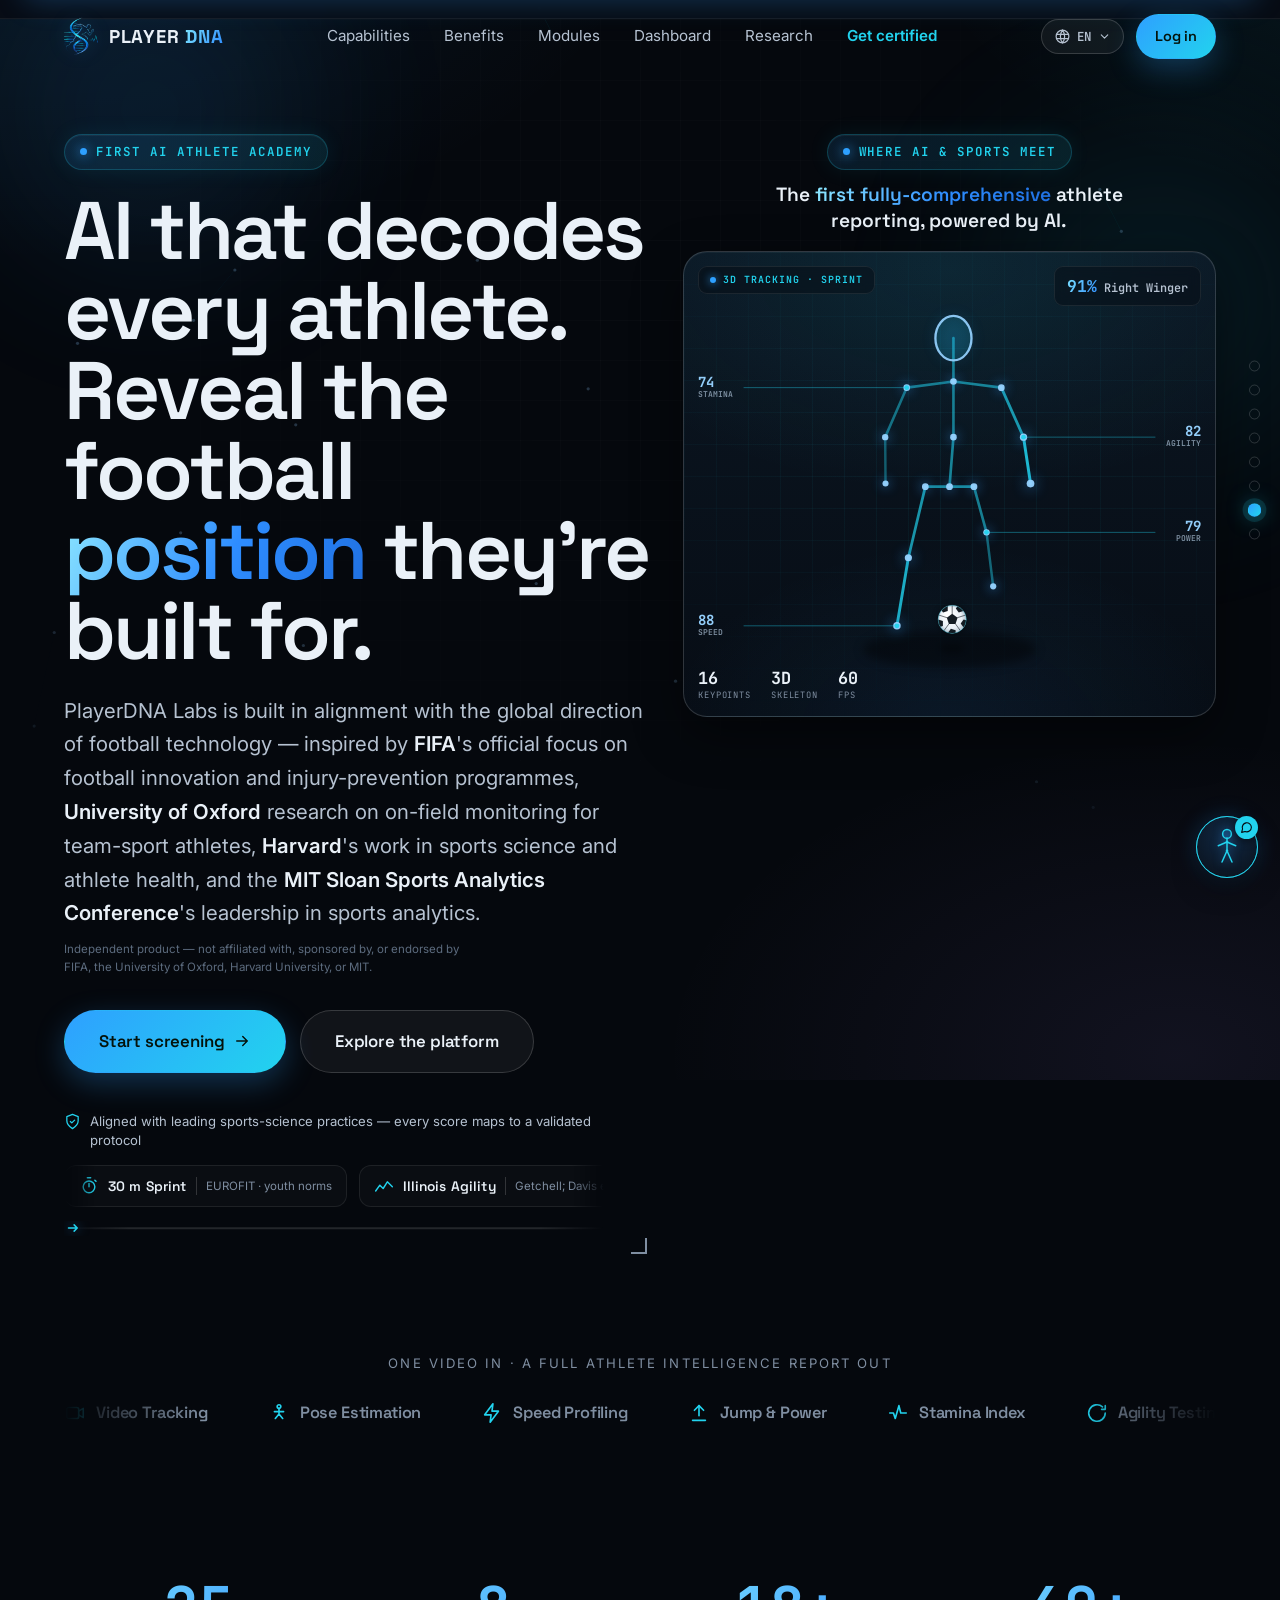
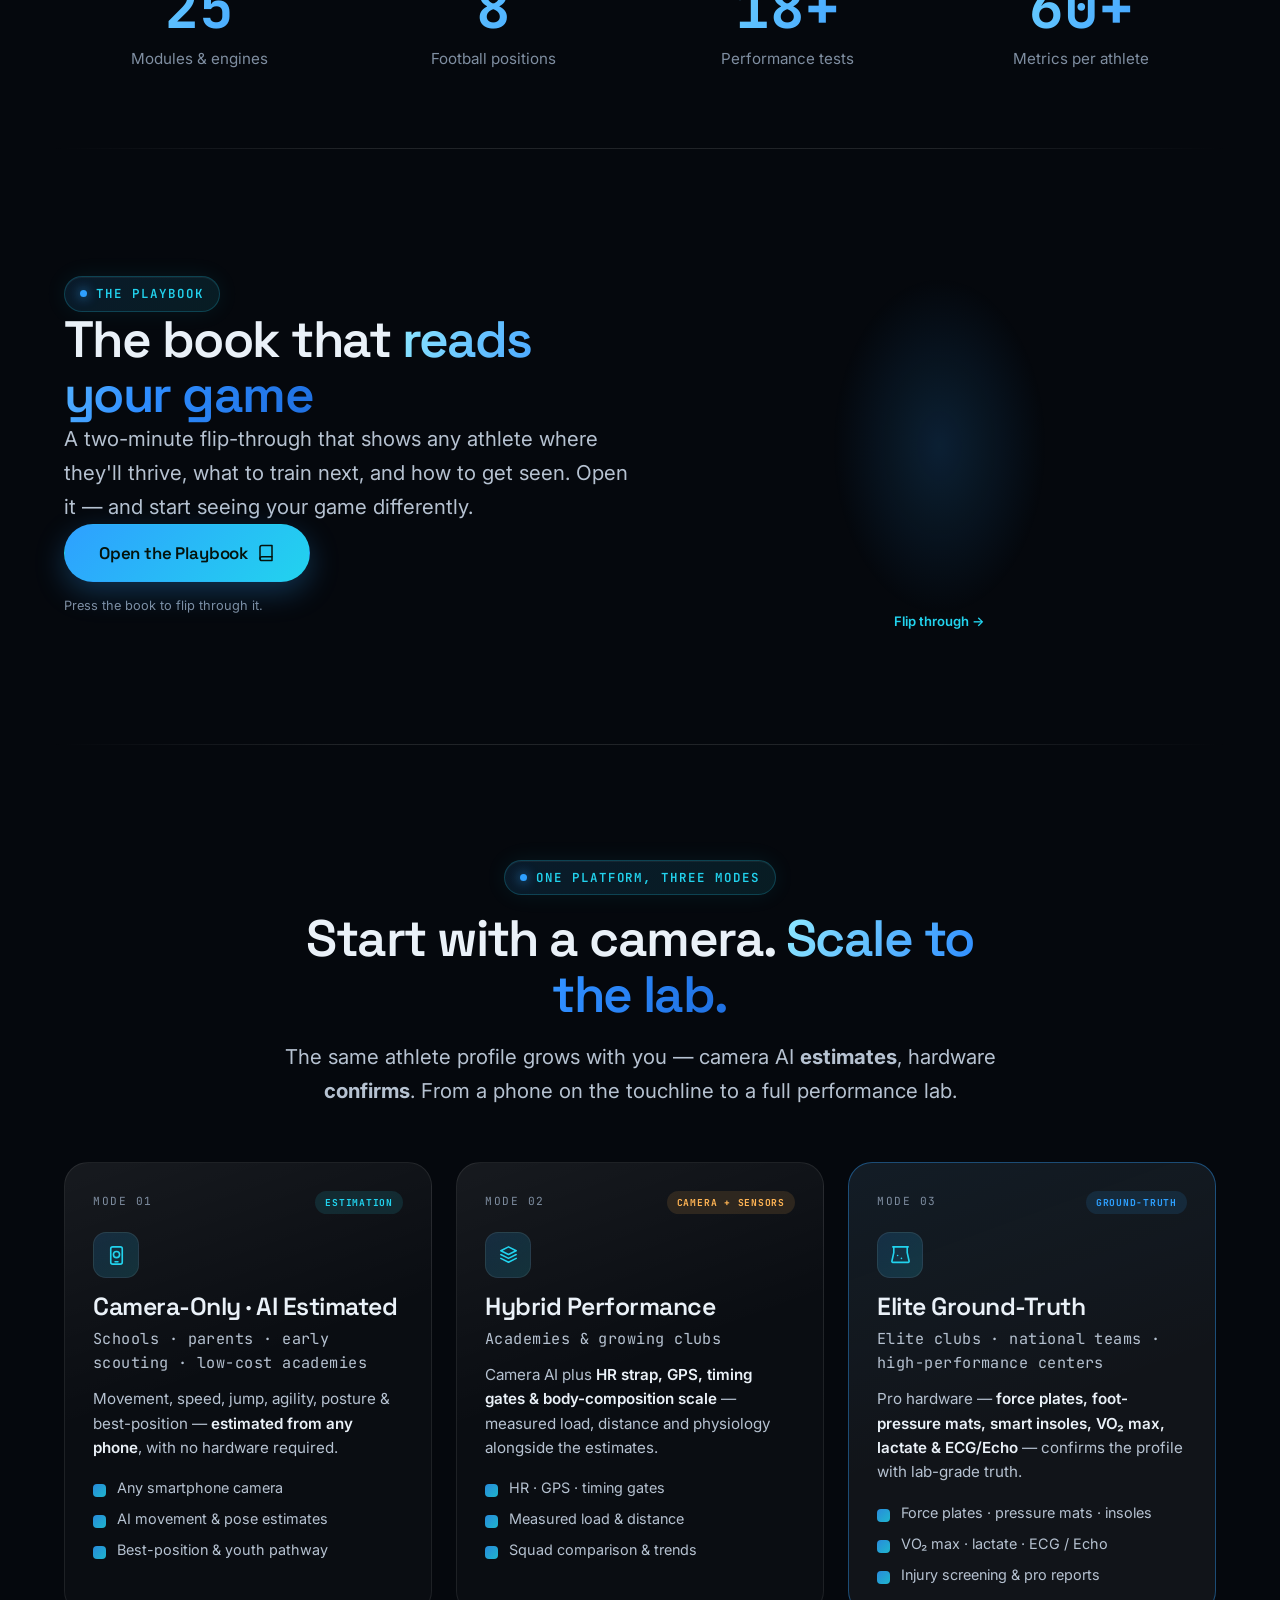
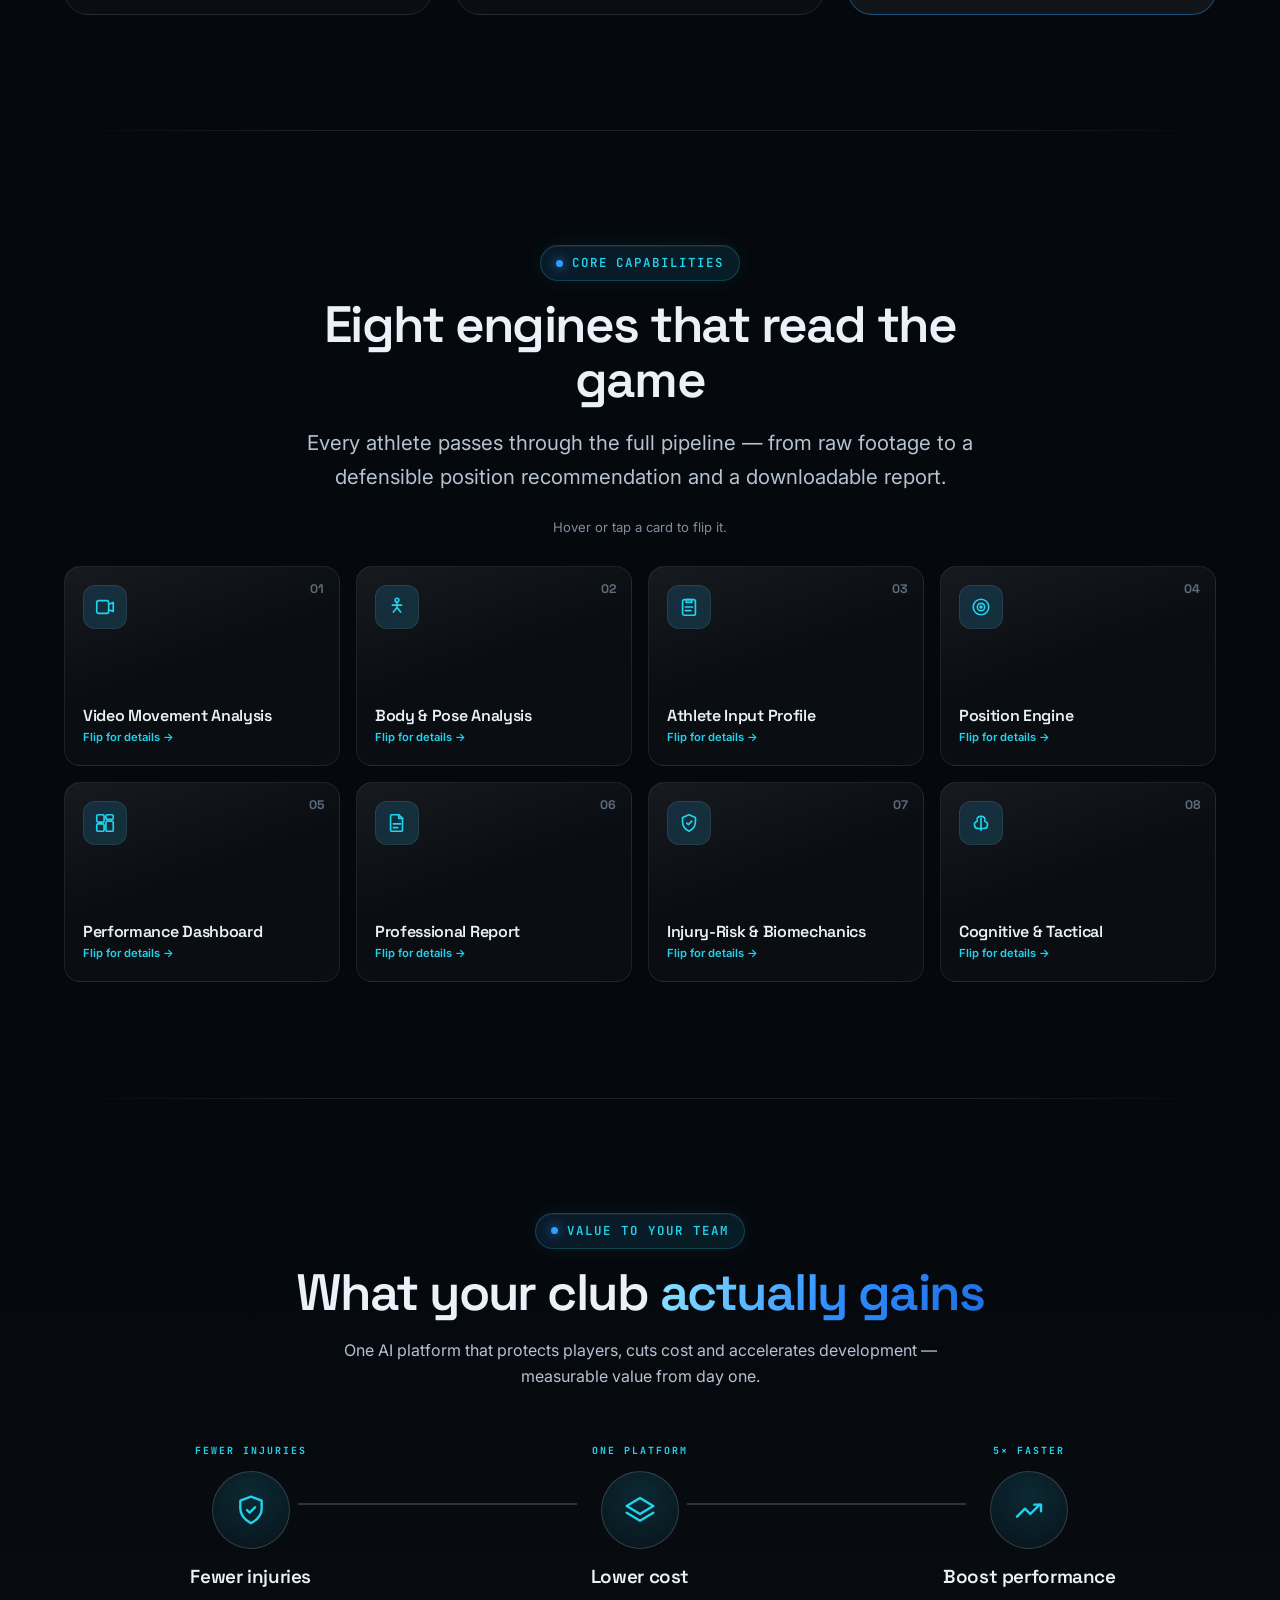
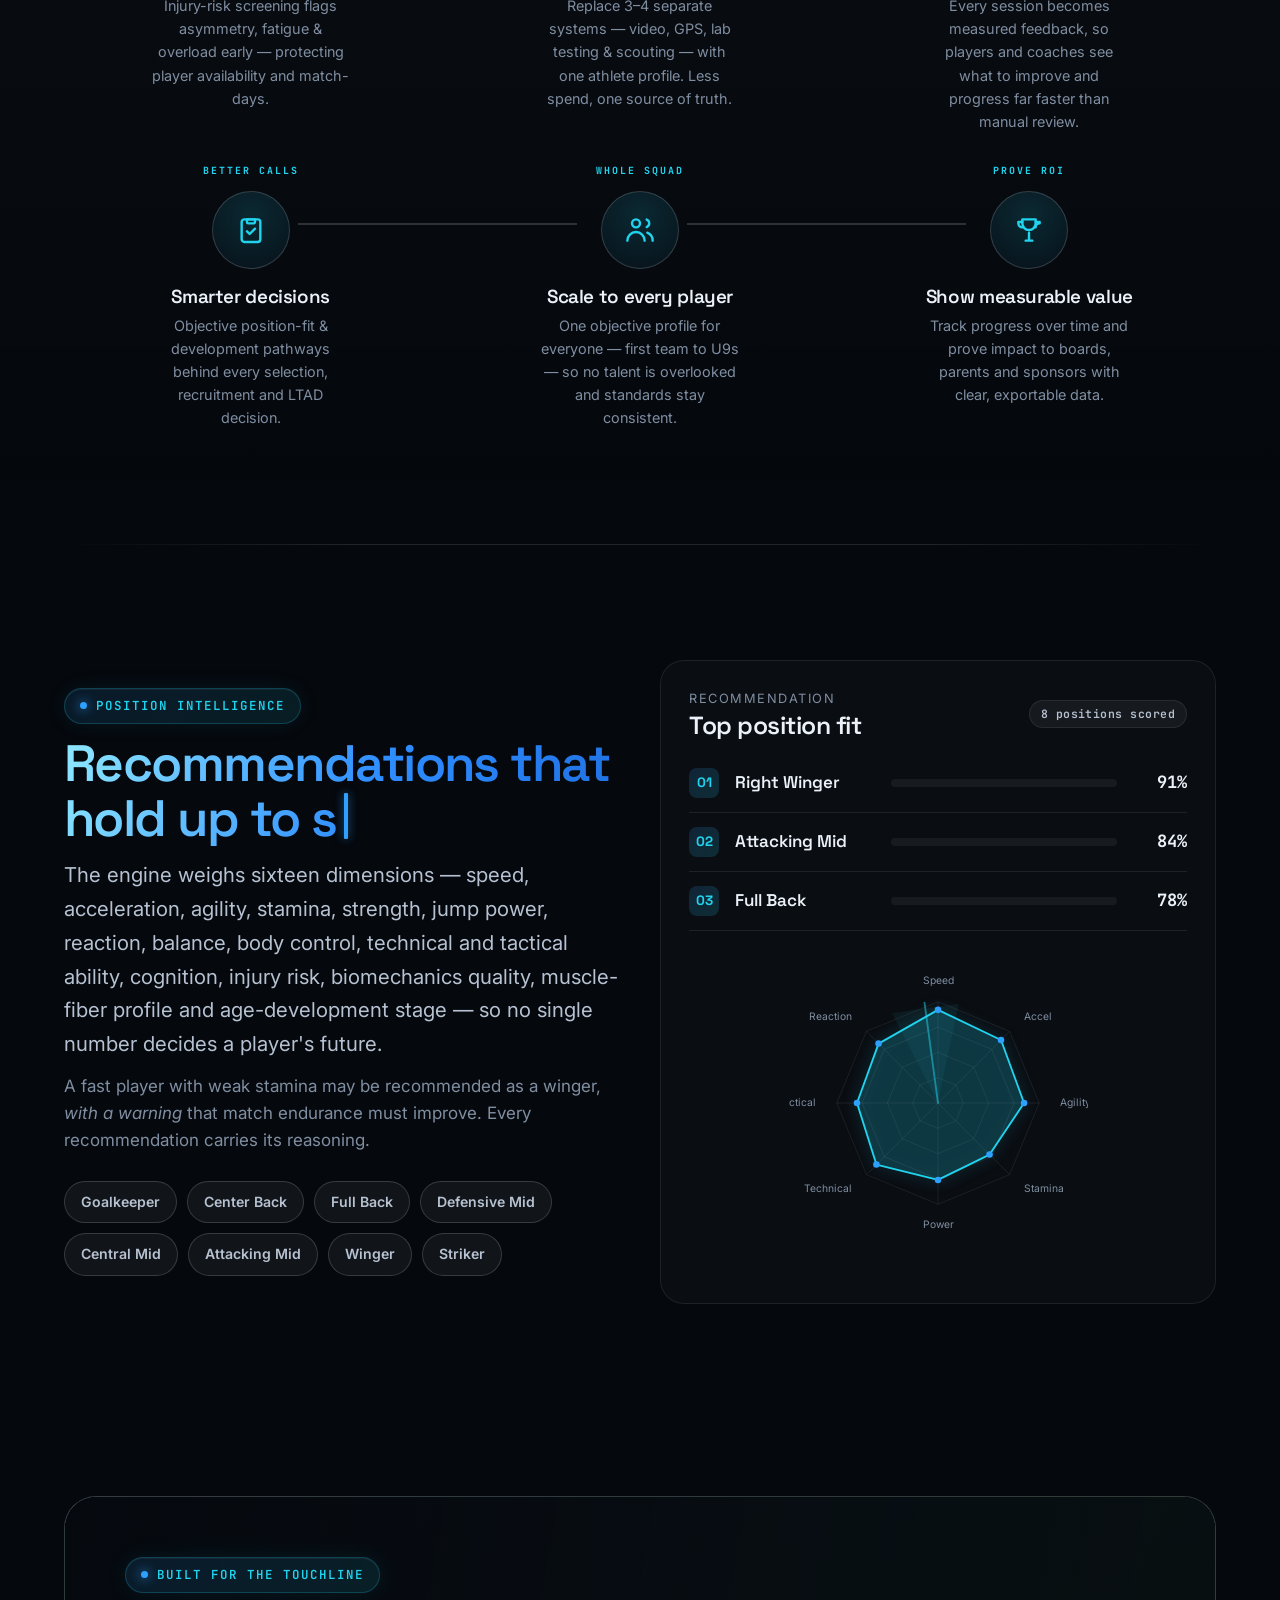
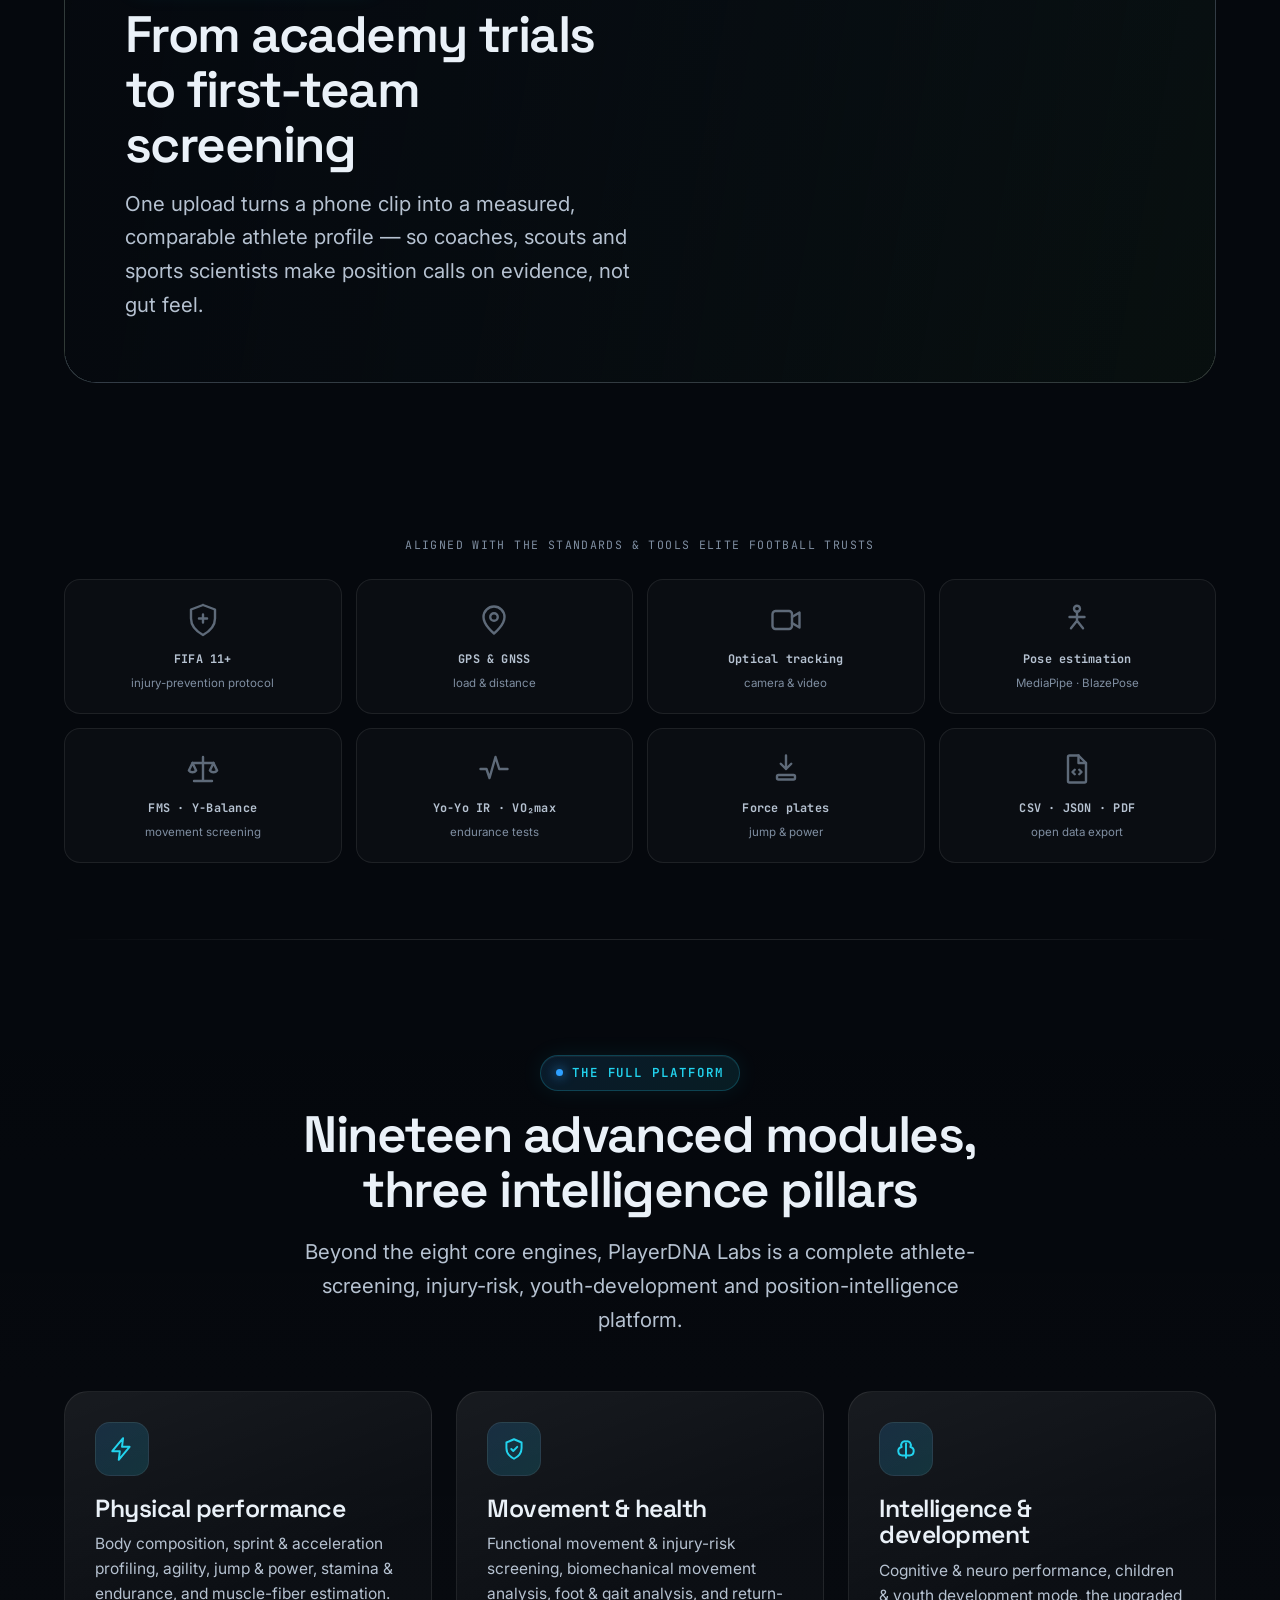
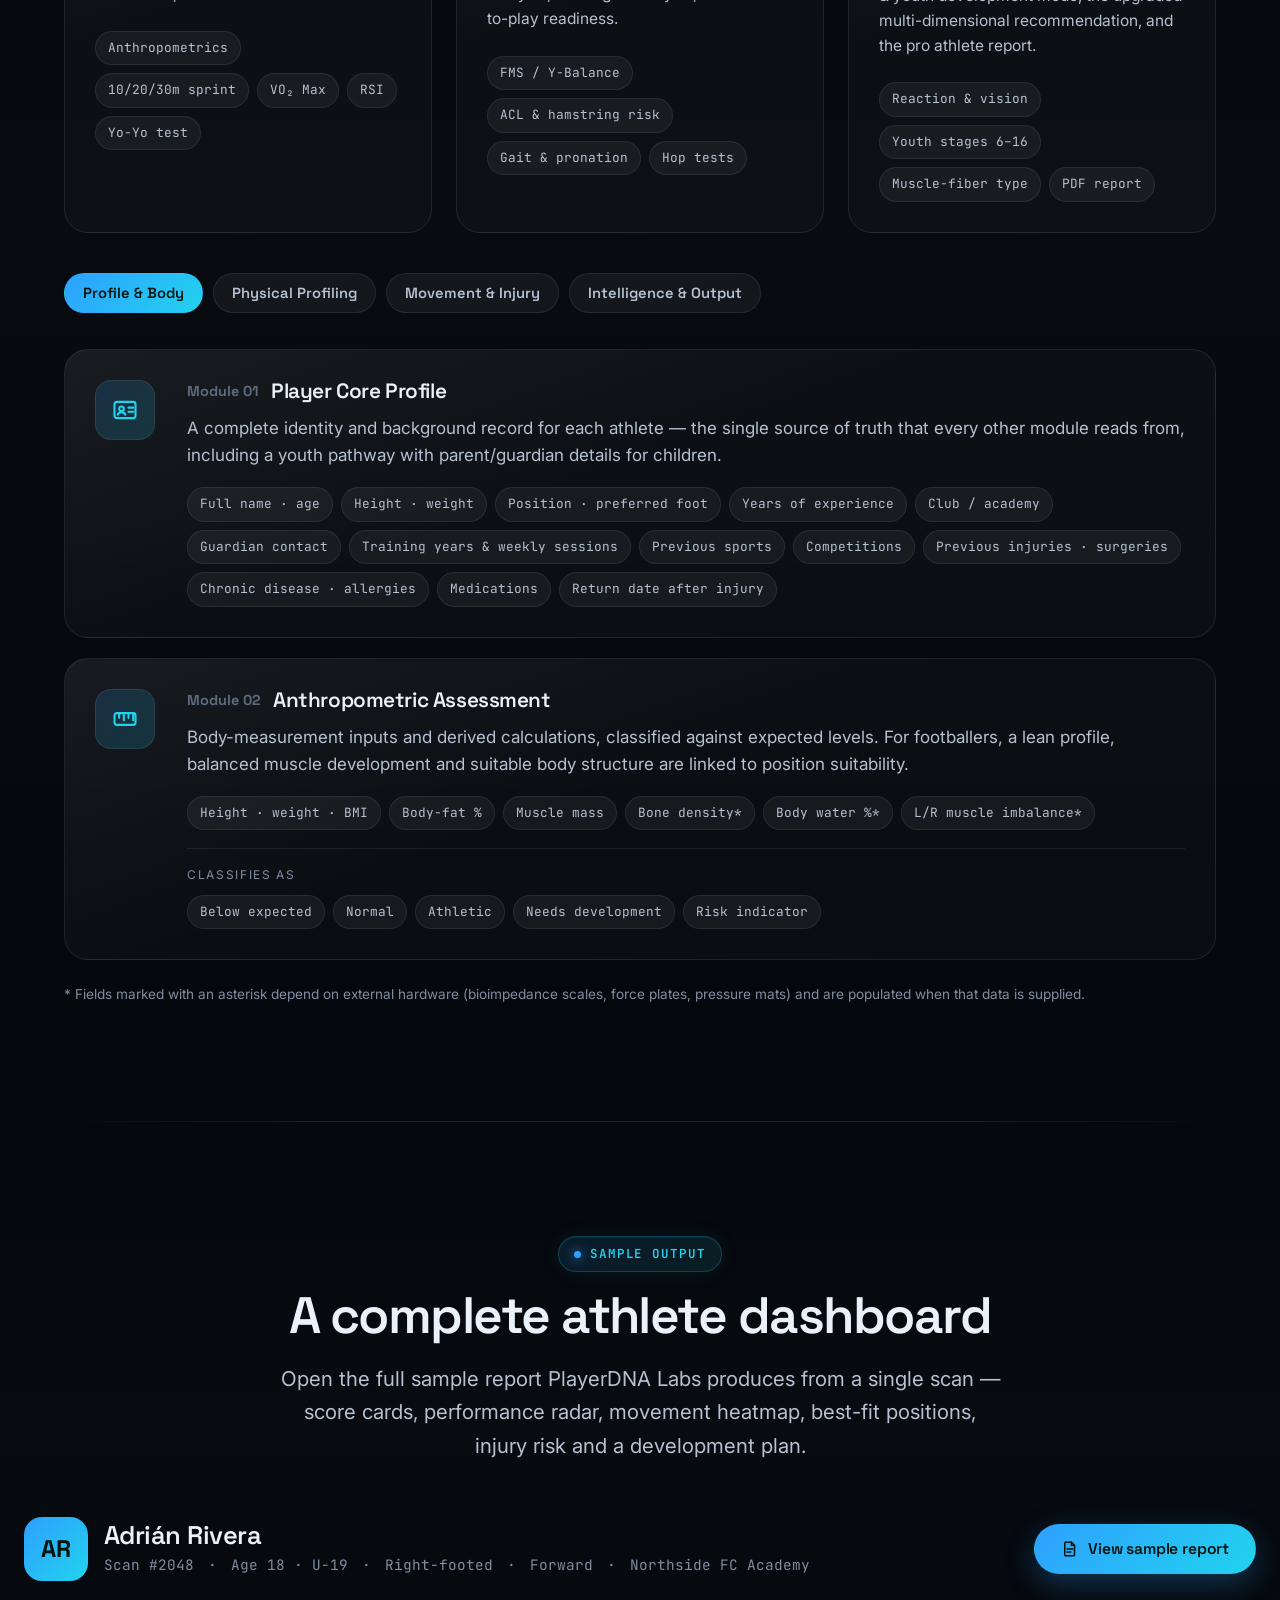
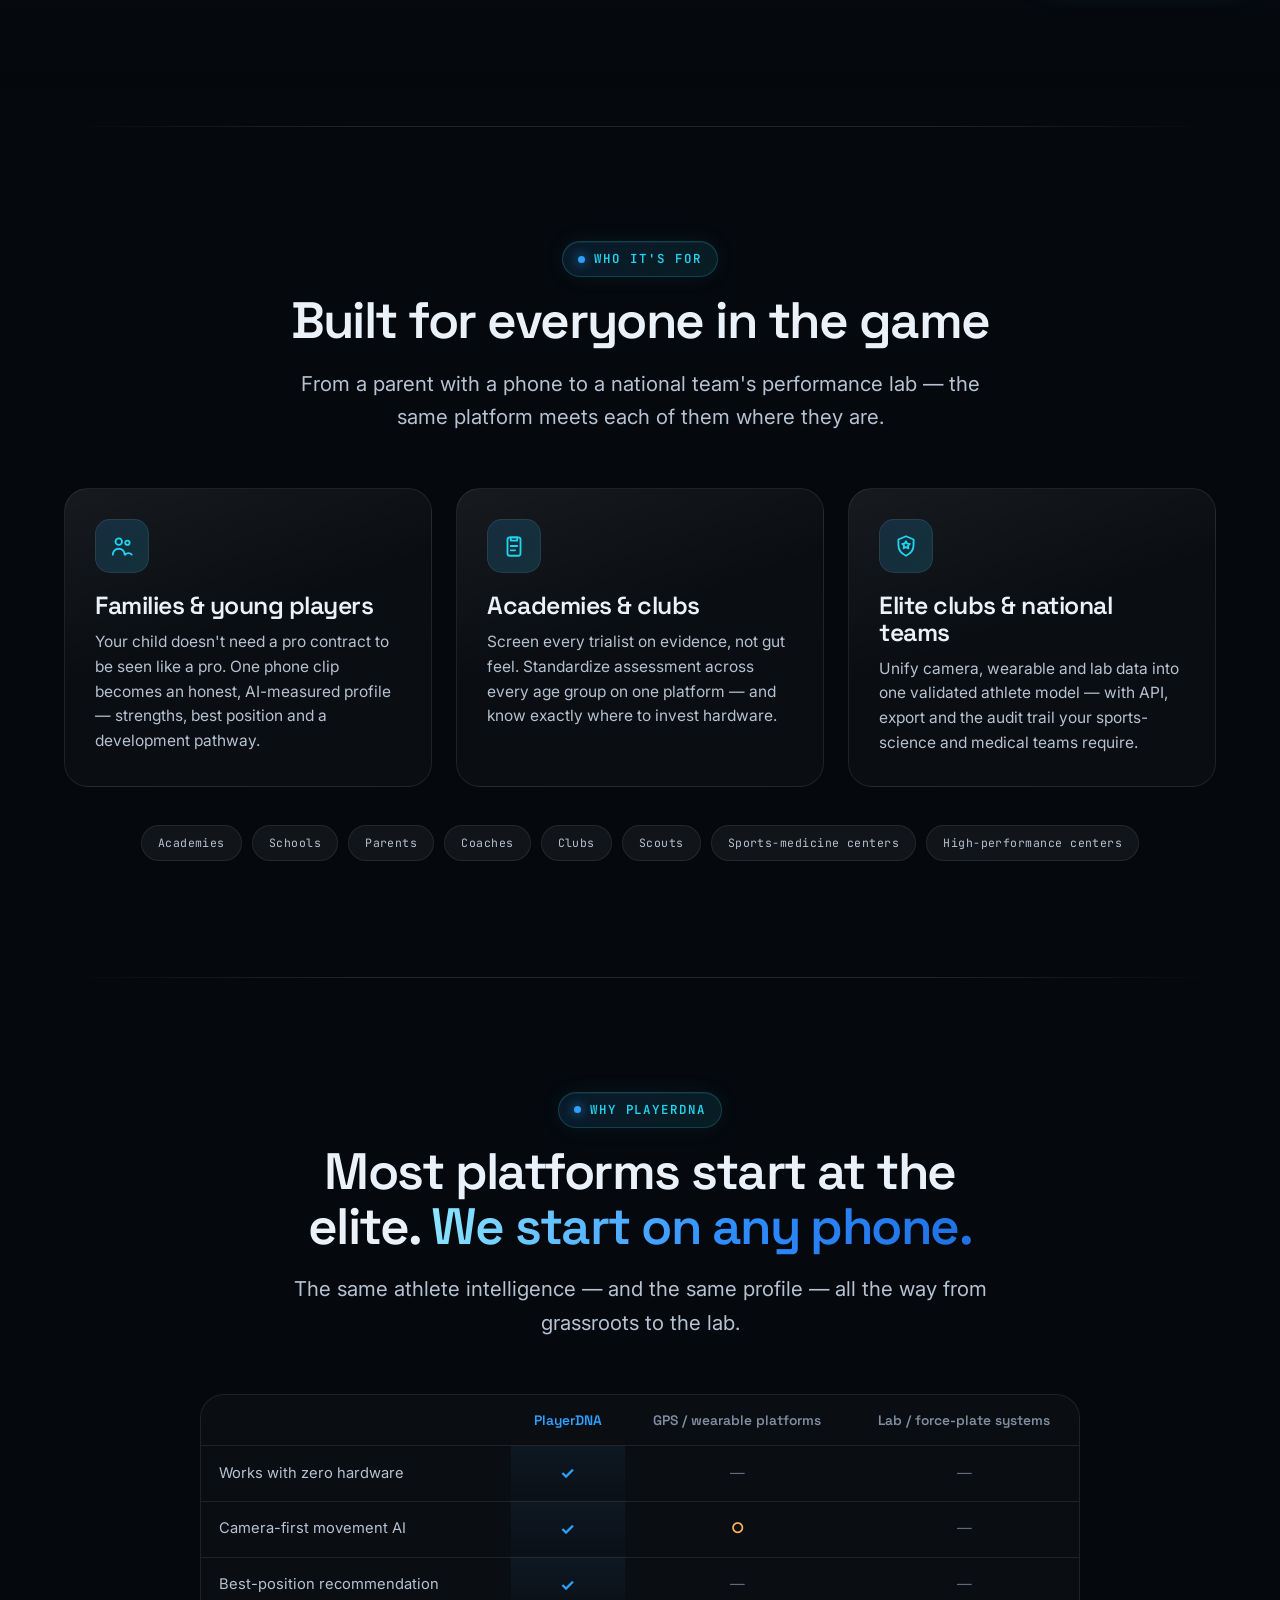
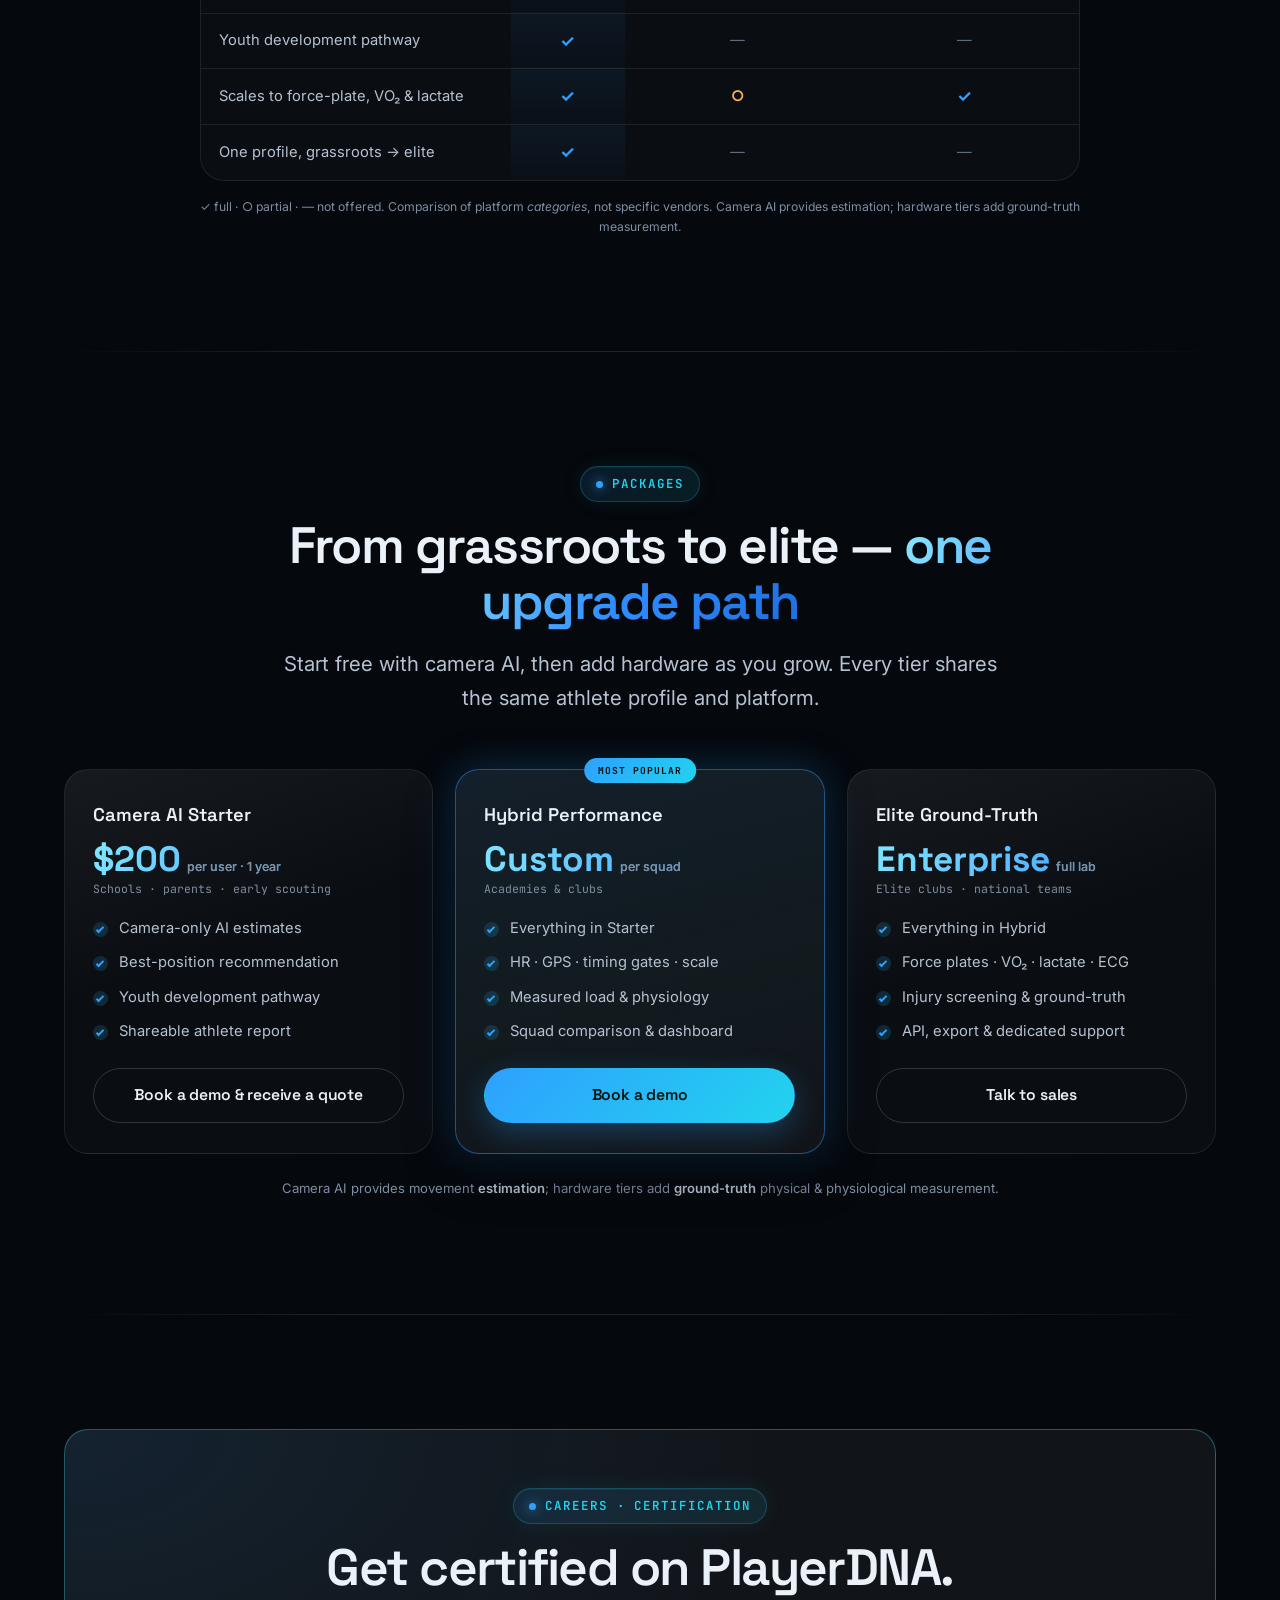
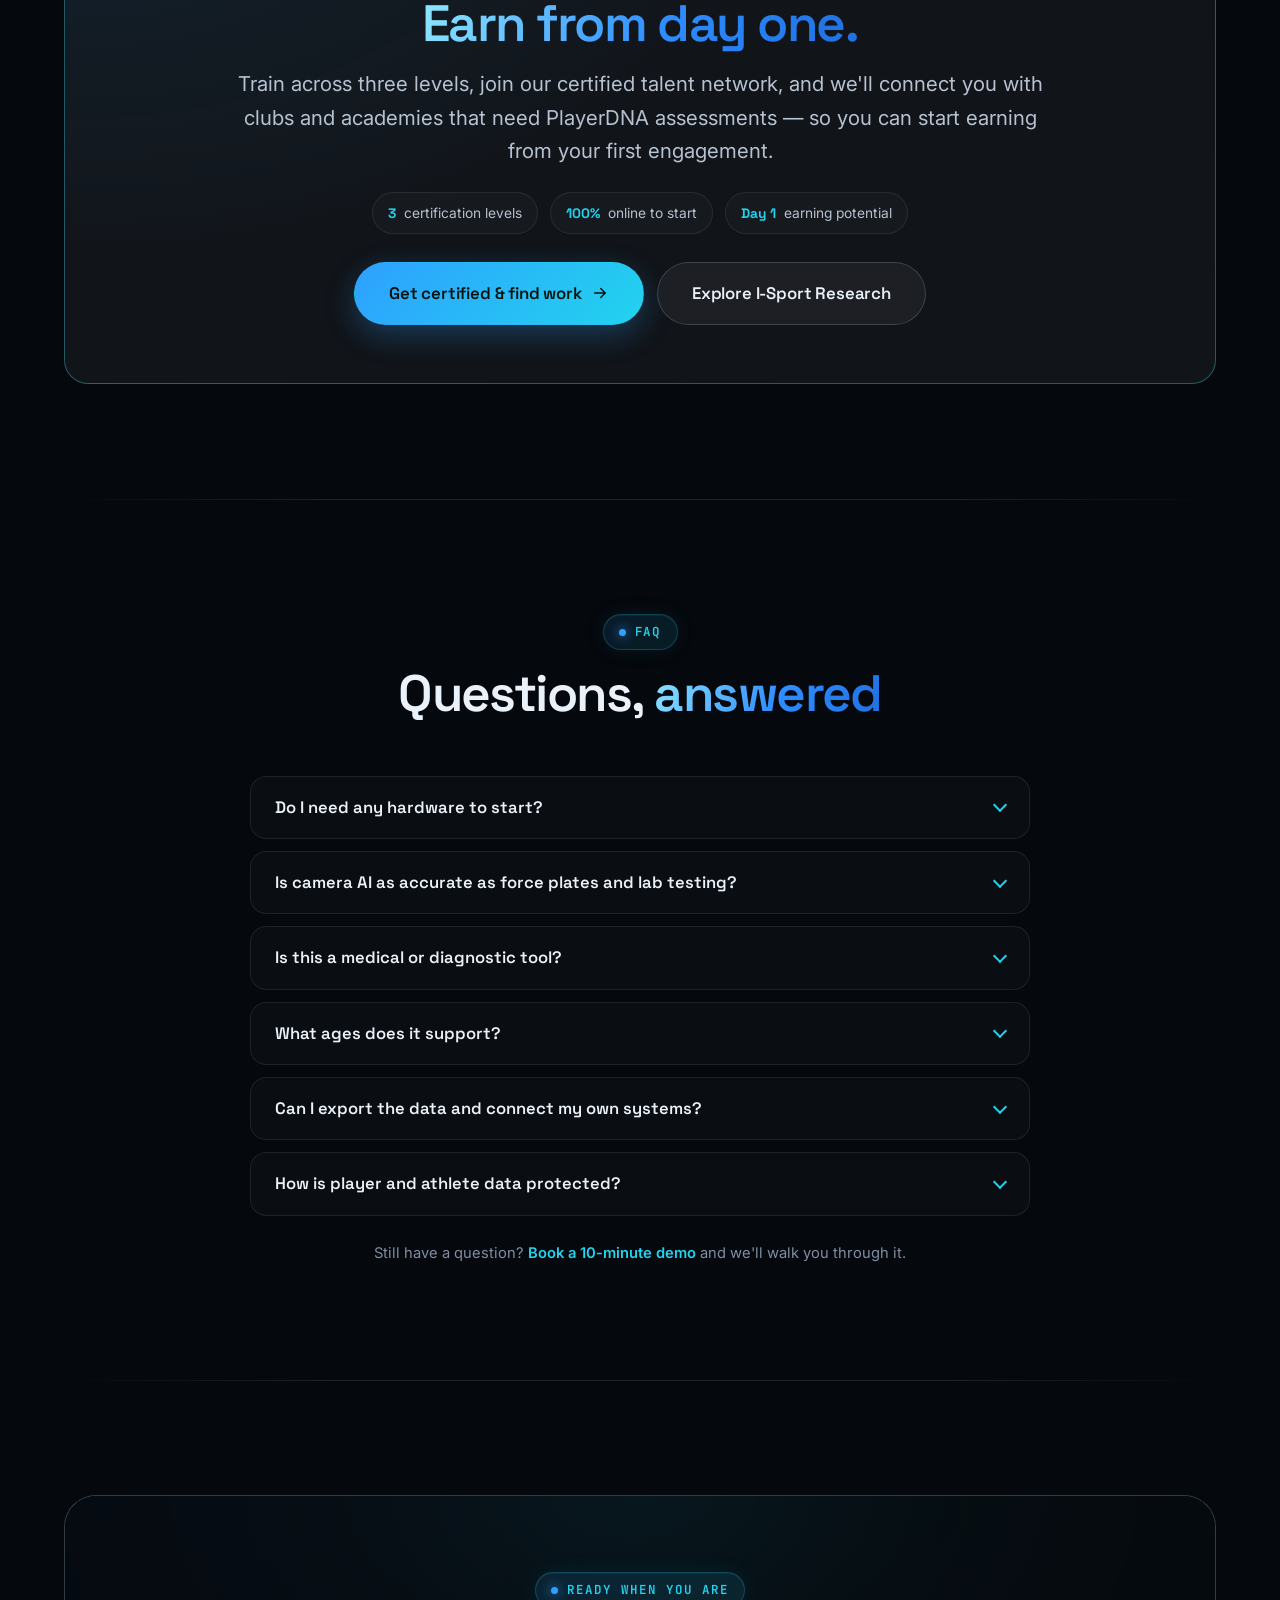
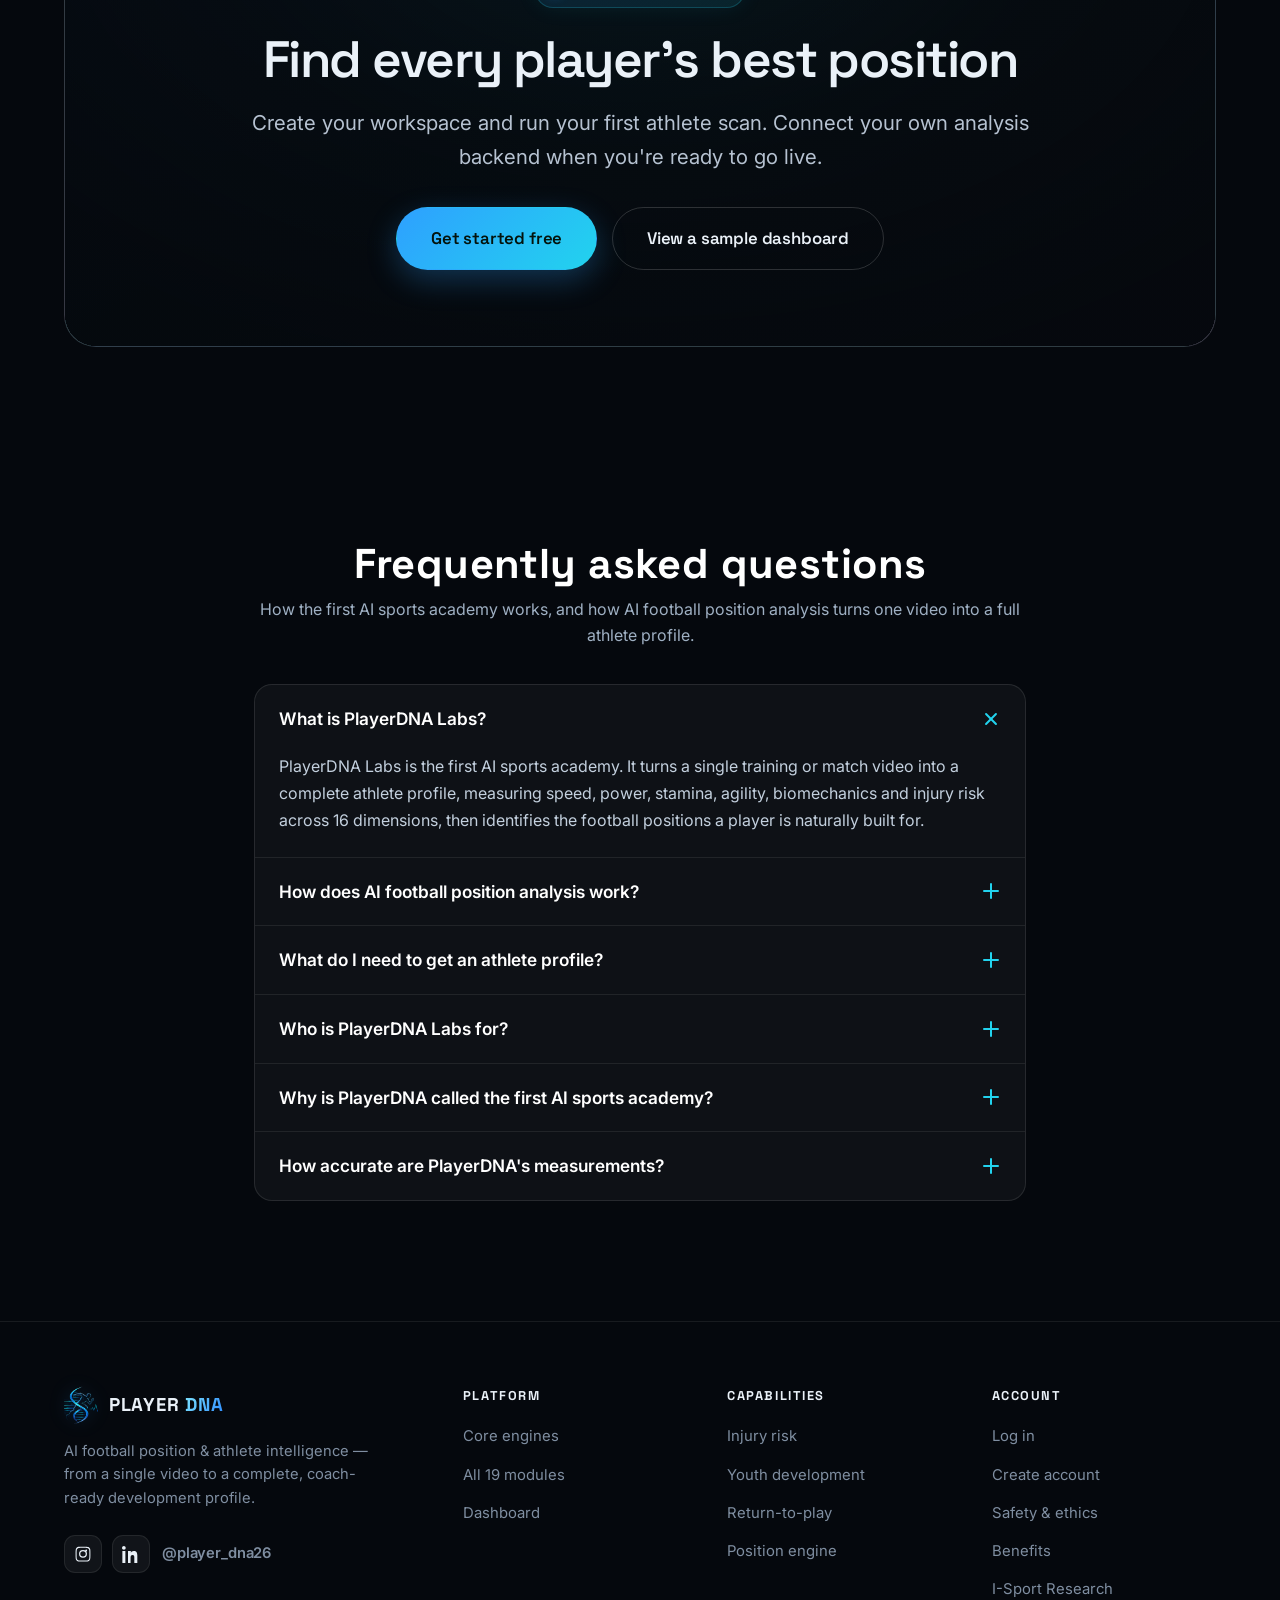
==== index.html @ 40c1af56 "Remove dead auth-modal code (markup, JS, CSS) Now that all Log in / Sign-up buttons link to login.pl" ====
<!DOCTYPE html>
<html lang="en">
<head>
  <meta charset="UTF-8" />
  <meta name="viewport" content="width=device-width, initial-scale=1.0" />
  <title>PlayerDNA Labs — AI Football Position &amp; Athlete Intelligence</title>
  <meta name="description" content="PlayerDNA Labs turns a single training or match video into a complete athlete profile — speed, jump, stamina, biomechanics, injury risk and the football positions a player is built for." />
  <meta name="theme-color" content="#05080d" />
  <link rel="icon" href="assets/img/logo-icon.png" type="image/png" />
  <link rel="preconnect" href="https://fonts.googleapis.com" />
  <link rel="preconnect" href="https://fonts.gstatic.com" crossorigin />
  <link href="https://fonts.googleapis.com/css2?family=Inter:wght@400;500;600;700&family=JetBrains+Mono:wght@400;500;600;700&family=Space+Grotesk:wght@500;600;700&display=swap" rel="stylesheet" />
  <link rel="stylesheet" href="assets/css/styles.css" />
  <!-- ===== SEO / AEO (added) ===== -->
  <link rel="canonical" href="https://www.playerdna.tech/" />
  <meta name="robots" content="index,follow,max-image-preview:large,max-snippet:-1,max-video-preview:-1" />
  <meta name="author" content="PlayerDNA Labs" />
  <meta property="og:type" content="website" />
  <meta property="og:site_name" content="PlayerDNA Labs" />
  <meta property="og:url" content="https://www.playerdna.tech/" />
  <meta property="og:title" content="PlayerDNA Labs — The First AI Sports Academy &amp; Football Position Intelligence" />
  <meta property="og:description" content="PlayerDNA Labs is the first AI sports academy. Turn a single video into a complete athlete profile across 16 dimensions and the football positions a player is built for." />
  <meta property="og:image" content="https://www.playerdna.tech/assets/img/og-image.png" />
  <meta property="og:image:width" content="1200" />
  <meta property="og:image:height" content="630" />
  <meta property="og:image:alt" content="PlayerDNA Labs — the first AI sports academy" />
  <meta property="og:locale" content="en_US" />
  <meta name="twitter:card" content="summary_large_image" />
  <meta name="twitter:title" content="PlayerDNA Labs — The First AI Sports Academy &amp; Football Position Intelligence" />
  <meta name="twitter:description" content="PlayerDNA Labs is the first AI sports academy. Turn a single video into a complete athlete profile across 16 dimensions and the football positions a player is built for." />
  <meta name="twitter:image" content="https://www.playerdna.tech/assets/img/og-image.png" />
  <meta name="keywords" content="AI sports academy, first AI sports academy, AI football position analysis, AI athlete intelligence, AI player development, AI sport, AI scouting, athlete profiling AI, biomechanics AI, injury risk AI, PlayerDNA" />
  <script type="application/ld+json">{"@context":"https://schema.org","@graph":[{"@type":["Organization","EducationalOrganization","SportsOrganization"],"@id":"https://www.playerdna.tech/#organization","name":"PlayerDNA Labs","alternateName":"PlayerDNA","url":"https://www.playerdna.tech/","logo":{"@type":"ImageObject","url":"https://www.playerdna.tech/assets/img/logo-full.png"},"image":"https://www.playerdna.tech/assets/img/og-image.png","description":"PlayerDNA Labs is the first AI sports academy. It turns a single video into a complete athlete profile and identifies the football positions a player is built for.","slogan":"AI that decodes every athlete.","knowsAbout":["AI sports academy","AI football position analysis","AI athlete intelligence","AI player development","sports biomechanics","injury risk analysis","talent identification"]},{"@type":"WebSite","@id":"https://www.playerdna.tech/#website","url":"https://www.playerdna.tech/","name":"PlayerDNA Labs","description":"The first AI sports academy — complete athlete profiles and AI football position intelligence from a single video.","publisher":{"@id":"https://www.playerdna.tech/#organization"},"inLanguage":"en"},{"@type":"Service","@id":"https://www.playerdna.tech/#service","name":"AI Athlete Profiling & Football Position Analysis","serviceType":"AI sports performance analysis","provider":{"@id":"https://www.playerdna.tech/#organization"},"description":"Upload one training or match video to receive a complete 16-dimension athlete profile — speed, power, stamina, agility, biomechanics and injury risk — plus the football positions the player is built for.","areaServed":"Worldwide","audience":{"@type":"Audience","audienceType":"Footballers, coaches, academies and scouts"}},{"@type":"FAQPage","@id":"https://www.playerdna.tech/#faq","mainEntity":[{"@type":"Question","name":"What is PlayerDNA Labs?","acceptedAnswer":{"@type":"Answer","text":"PlayerDNA Labs is the first AI sports academy. It turns a single training or match video into a complete athlete profile, measuring speed, power, stamina, agility, biomechanics and injury risk across 16 dimensions, then identifies the football positions a player is naturally built for."}},{"@type":"Question","name":"How does AI football position analysis work?","acceptedAnswer":{"@type":"Answer","text":"PlayerDNA's AI tracks an athlete's movement, sprint mechanics and body metrics from ordinary video, scores them against validated sports-science standards, and maps the results to the physical demands of each football position — producing a data-backed recommendation of the roles where a player is most likely to excel."}},{"@type":"Question","name":"What do I need to get an athlete profile?","acceptedAnswer":{"@type":"Answer","text":"You only need one training or match video. PlayerDNA Labs analyses the footage and returns a full 16-dimension report covering speed and power, agility and endurance, strength and movement, readiness, and body and mind — with no wearables or lab equipment required."}},{"@type":"Question","name":"Who is PlayerDNA Labs for?","acceptedAnswer":{"@type":"Answer","text":"PlayerDNA Labs is built for players who want to understand their potential, coaches and academies running talent identification, and scouts who need objective, comparable athlete data. It supports AI player development, recruitment and injury-risk awareness."}},{"@type":"Question","name":"Why is PlayerDNA called the first AI sports academy?","acceptedAnswer":{"@type":"Answer","text":"PlayerDNA Labs combines automated, video-based athlete assessment with player development and certification in a single AI platform, rather than offering analytics or coaching in isolation — which is why it positions itself as the first AI sports academy."}},{"@type":"Question","name":"How accurate are PlayerDNA's measurements?","acceptedAnswer":{"@type":"Answer","text":"Every PlayerDNA score maps to a validated testing protocol — EUROFIT sprint norms, Illinois Agility, CMJ vertical-jump norms, Yo-Yo/MSFT VO2max and ACSM strength tables — so results are calibrated to real standards and comparable between athletes."}}]}]}</script>
</head>
<body>
  <canvas class="neural-net" id="neuralNet" aria-hidden="true"></canvas>

  <!-- ===== INTRO LOADER (AI athlete scan) ===== -->
  <div class="loader" id="loader" role="status" aria-label="Loading PlayerDNA intelligence">
    <div class="loader-inner">
      <div class="loader-brand">
        <img class="loader-logo" src="assets/img/logo-full.png" alt="PLAYER DNA — AI Solutions for Athletes" />
      </div>
      <div class="loader-scan">
        <div class="hud-grid"></div>
        <span class="corner tl"></span><span class="corner tr"></span><span class="corner bl"></span><span class="corner br"></span>
        <div class="hud-tag"><i></i>REC</div>
        <div class="hud-frames" id="loaderFrames">FR 0000</div>
        <div class="scan-line"></div>
        <svg class="pose" viewBox="0 0 120 160" fill="none" aria-hidden="true">
          <defs>
            <linearGradient id="poseGrad" x1="0" y1="0" x2="1" y2="1">
              <stop offset="0" stop-color="#2ea0ff" /><stop offset="1" stop-color="#22d3ee" />
            </linearGradient>
          </defs>
          <g class="bones" stroke="url(#poseGrad)">
            <line class="bone" x1="60" y1="31" x2="60" y2="42" />
            <line class="bone" x1="44" y1="42" x2="76" y2="42" />
            <line class="bone" x1="44" y1="42" x2="36" y2="66" />
            <line class="bone" x1="36" y1="66" x2="32" y2="90" />
            <line class="bone" x1="76" y1="42" x2="84" y2="66" />
            <line class="bone" x1="84" y1="66" x2="88" y2="90" />
            <line class="bone" x1="60" y1="42" x2="60" y2="86" />
            <line class="bone" x1="50" y1="86" x2="70" y2="86" />
            <line class="bone" x1="50" y1="86" x2="47" y2="116" />
            <line class="bone" x1="47" y1="116" x2="44" y2="146" />
            <line class="bone" x1="70" y1="86" x2="73" y2="116" />
            <line class="bone" x1="73" y1="116" x2="76" y2="146" />
          </g>
          <g class="joints">
            <circle class="joint" cx="60" cy="22" r="9" />
            <circle class="joint" cx="44" cy="42" r="3" /><circle class="joint" cx="76" cy="42" r="3" />
            <circle class="joint" cx="36" cy="66" r="3" /><circle class="joint" cx="84" cy="66" r="3" />
            <circle class="joint" cx="32" cy="90" r="3" /><circle class="joint" cx="88" cy="90" r="3" />
            <circle class="joint" cx="60" cy="86" r="3.4" />
            <circle class="joint" cx="47" cy="116" r="3" /><circle class="joint" cx="73" cy="116" r="3" />
            <circle class="joint" cx="44" cy="146" r="3" /><circle class="joint" cx="76" cy="146" r="3" />
          </g>
        </svg>
        <div class="bbox"><span class="bbox-tag">ATHLETE · 01</span></div>
      </div>
      <div class="loader-readouts">
        <div class="data-chip"><span class="dl">SPD</span><b><span data-dcount="31.4" data-suffix=" km/h">0</span></b></div>
        <div class="data-chip live"><span class="dl">POSE</span><b><span data-dcount="98" data-suffix="%">0</span></b></div>
        <div class="data-chip live"><span class="dl">BAL</span><b><span data-dcount="94" data-suffix="%">0</span></b></div>
      </div>
      <div class="loader-status"><span class="loader-step" id="loaderStep">Initializing vision engine…</span></div>
      <div class="loader-bar"><i id="loaderBar"></i></div>
      <div class="loader-pct"><span id="loaderPct">0</span>%</div>
    </div>
  </div>
  <noscript><style>.loader{display:none!important}.reveal,.hero-copy>*,.hero-visual,.display .line>span{opacity:1!important;transform:none!important;filter:none!important}</style></noscript>

  <div class="scroll-progress" aria-hidden="true"></div>

  <!-- ===== NAV ===== -->
  <header class="nav">
    <div class="container">
      <a class="brand" href="#" aria-label="PlayerDNA Labs home">
        <img class="logo-mark" src="assets/img/logo-mark-core.png" alt="" />
        <span>PLAYER <b>DNA</b></span>
      </a>
      <nav class="nav-links" aria-label="Primary">
        <a href="#capabilities" data-i18n="nav.capabilities">Capabilities</a>
        <a href="#how" data-i18n="nav.how">Benefits</a>
        <a href="#modules" data-i18n="nav.modules">Modules</a>
        <a href="#dashboard" data-i18n="nav.dashboard">Dashboard</a>
        <a href="research.html" target="_blank" rel="noopener">Research</a>
        <a href="certify.html" target="_blank" rel="noopener" class="nav-accent">Get certified</a>
      </nav>
      <div class="nav-cta">
        <div class="lang-switch">
          <button class="lang-btn" aria-haspopup="listbox" aria-expanded="false" aria-label="Select language">
            <svg viewBox="0 0 24 24" width="17" height="17" fill="none" stroke="currentColor" stroke-width="1.7" stroke-linecap="round" stroke-linejoin="round"><circle cx="12" cy="12" r="9"/><path d="M3.5 9h17M3.5 15h17M12 3a15 15 0 0 1 0 18M12 3a15 15 0 0 0 0 18"/></svg>
            <span class="lang-code">EN</span>
            <svg class="lang-caret" viewBox="0 0 24 24" width="13" height="13" fill="none" stroke="currentColor" stroke-width="2" stroke-linecap="round" stroke-linejoin="round"><path d="M6 9l6 6 6-6"/></svg>
          </button>
          <ul class="lang-menu" role="listbox" aria-label="Language">
            <li><button data-lang="en" role="option">English</button></li>
            <li><button data-lang="ar" role="option">العربية</button></li>
            <li><button data-lang="de" role="option">Deutsch</button></li>
            <li><button data-lang="fr" role="option">Français</button></li>
            <li><button data-lang="ja" role="option">日本語</button></li>
            <li><button data-lang="es" role="option">Español</button></li>
          </ul>
        </div>
        <a class="btn btn-sm btn-primary" href="https://login.playerdna.tech" data-magnetic data-i18n="nav.login">Log in</a>
      </div>
      <button class="nav-toggle" aria-label="Open menu" aria-expanded="false">
        <span></span><span></span><span></span>
      </button>
    </div>
  </header>
  <div class="mobile-menu">
    <a href="#capabilities" data-i18n="nav.capabilities">Capabilities</a>
    <a href="#how" data-i18n="nav.how">Benefits</a>
    <a href="#modules" data-i18n="nav.modules">Modules</a>
    <a href="#dashboard" data-i18n="nav.dashboard">Dashboard</a>
    <a href="research.html" target="_blank" rel="noopener">Research</a>
    <a href="certify.html" target="_blank" rel="noopener">Get certified</a>
    <div class="lang-row">
      <button data-lang="en">EN</button><button data-lang="ar">عربي</button><button data-lang="de">DE</button><button data-lang="fr">FR</button><button data-lang="ja">日本</button><button data-lang="es">ES</button>
    </div>
    <a class="btn btn-primary btn-block" href="https://login.playerdna.tech" data-i18n="nav.login">Log in</a>
  </div>

  <main>
    <!-- ===== HERO ===== -->
    <section class="hero">
      <div class="hero-orb a"></div>
      <div class="hero-orb b"></div>
      <div class="container hero-grid">
        <div class="hero-copy">
          <span class="eyebrow"><span class="dot"></span><span data-i18n="hero.eyebrow">First AI Athlete Academy</span></span>
          <h1 class="display">
            <span class="line"><span data-i18n-html="hero.h1a">AI that decodes every athlete.</span></span>
            <span class="line"><span data-i18n-html="hero.h1b">Reveal the football <span class="gradient-text">position</span> they're built for.</span></span>
          </h1>
          <p class="lead" data-type="stmt">
            PlayerDNA Labs is built in alignment with the global direction of football technology — inspired by
            <span class="cite">FIFA</span>'s official focus on football innovation and injury-prevention programmes,
            <span class="cite">University of Oxford</span> research on on-field monitoring for team-sport athletes,
            <span class="cite">Harvard</span>'s work in sports science and athlete health, and the
            <span class="cite">MIT Sloan Sports Analytics Conference</span>'s leadership in sports analytics.
          </p>
          <p class="hero-disclaimer" data-type="stmt">Independent product — not affiliated with, sponsored by, or endorsed by FIFA, the University of Oxford, Harvard University, or MIT.</p>
          <div class="hero-actions">
            <a class="btn btn-lg btn-primary" href="https://login.playerdna.tech" data-magnetic>
              <span data-i18n="hero.btnStart">Start screening</span>
              <svg viewBox="0 0 24 24" fill="none" stroke="currentColor" stroke-width="2" stroke-linecap="round" stroke-linejoin="round"><path d="M5 12h14M13 6l6 6-6 6"/></svg>
            </a>
            <a class="btn btn-lg btn-ghost" href="#capabilities" data-i18n="hero.btnExplore">Explore the platform</a>
          </div>
          <div class="hero-standards reveal" data-type="std">
            <p class="hero-standards-label">
              <svg viewBox="0 0 24 24" fill="none" stroke="currentColor" stroke-width="1.8" stroke-linecap="round" stroke-linejoin="round"><path d="M12 2 4 5v6c0 5 3.4 8.3 8 11 4.6-2.7 8-6 8-11V5z"/><path d="M9 12l2 2 4-4"/></svg>
              Aligned with leading sports-science practices — every score maps to a validated protocol
            </p>
            <div class="std-marquee" data-marquee aria-label="Validated testing standards">
              <div class="std-mq-track">
                <span class="std-chip"><svg class="std-ic" viewBox="0 0 24 24" fill="none" stroke="currentColor" stroke-width="1.7" stroke-linecap="round" stroke-linejoin="round"><circle cx="12" cy="13" r="7"/><path d="M12 13V9M10 2h4M19 5l1.4 1.4"/></svg><b>30&nbsp;m Sprint</b><i>EUROFIT · youth norms</i></span>
                <span class="std-chip"><svg class="std-ic" viewBox="0 0 24 24" fill="none" stroke="currentColor" stroke-width="1.7" stroke-linecap="round" stroke-linejoin="round"><path d="M2 18l5-7 4 4 5-8 6 6"/></svg><b>Illinois Agility</b><i>Getchell; Davis et al.</i></span>
                <span class="std-chip"><svg class="std-ic" viewBox="0 0 24 24" fill="none" stroke="currentColor" stroke-width="1.7" stroke-linecap="round" stroke-linejoin="round"><path d="M12 20V7M7 12l5-5 5 5M5 20h14"/></svg><b>Vertical Jump (CMJ)</b><i>Sargent · CMJ norms</i></span>
                <span class="std-chip"><svg class="std-ic" viewBox="0 0 24 24" fill="none" stroke="currentColor" stroke-width="1.7" stroke-linecap="round" stroke-linejoin="round"><path d="M3 12h4l2 6 4-13 2 7h6"/></svg><b>20&nbsp;m MSFT · Yo-Yo → VO₂max</b><i>Léger; Bangsbo; ACSM</i></span>
                <span class="std-chip"><svg class="std-ic" viewBox="0 0 24 24" fill="none" stroke="currentColor" stroke-width="1.7" stroke-linecap="round" stroke-linejoin="round"><path d="M6.5 8v8M9.5 6v12M14.5 6v12M17.5 8v8M9.5 12h5"/></svg><b>Handgrip Dynamometry</b><i>ACSM tables</i></span>
                <span class="std-chip"><svg class="std-ic" viewBox="0 0 24 24" fill="none" stroke="currentColor" stroke-width="1.7" stroke-linecap="round" stroke-linejoin="round"><path d="M4 5v14h16"/><path d="M20 13A12 12 0 0 0 8 5"/></svg><b>2D Video Kinematics</b><i>joint angles</i></span>
                <span class="std-chip"><svg class="std-ic" viewBox="0 0 24 24" fill="none" stroke="currentColor" stroke-width="1.7" stroke-linecap="round" stroke-linejoin="round"><circle cx="12" cy="4.5" r="2"/><path d="M12 6.5v8M8.5 9.5h7M9.5 20l2.5-5.5L14.5 20"/></svg><b>Postural Screen + FPI</b><i>Redmond</i></span>
                <span class="std-chip"><svg class="std-ic" viewBox="0 0 24 24" fill="none" stroke="currentColor" stroke-width="1.7" stroke-linecap="round" stroke-linejoin="round"><path d="M13 2 4 14h6l-1 8 9-12h-6z"/></svg><b>Reaction-Time &amp; Scanning</b><i>Deary norms</i></span>
                <span class="std-chip"><svg class="std-ic" viewBox="0 0 24 24" fill="none" stroke="currentColor" stroke-width="1.7" stroke-linecap="round" stroke-linejoin="round"><rect x="3" y="8.5" width="18" height="7" rx="1"/><path d="M7 8.5v2.5M11 8.5v3.5M15 8.5v2.5M19 8.5v3.5"/></svg><b>ISAK + WHO/CDC BMI-for-age</b><i>anthropometry</i></span>
                <span class="std-chip"><svg class="std-ic" viewBox="0 0 24 24" fill="none" stroke="currentColor" stroke-width="1.7" stroke-linecap="round" stroke-linejoin="round"><path d="M12 21V12M12 12 5.5 5M12 12l6.5-7"/><circle cx="12" cy="12" r="1.3"/></svg><b>FMS + Y-Balance</b><i>Cook ≤ 14</i></span>
                <span class="std-chip"><svg class="std-ic" viewBox="0 0 24 24" fill="none" stroke="currentColor" stroke-width="1.7" stroke-linecap="round" stroke-linejoin="round"><path d="M3 17c2.5-7 5.5-7 8 0M13 17c2.5-7 5.5-7 8 0"/><path d="M2 19h20"/></svg><b>Hop-Test LSI ≥ 90%</b><i>Barber-Westin / Noyes</i></span>
                <span class="std-chip"><svg class="std-ic" viewBox="0 0 24 24" fill="none" stroke="currentColor" stroke-width="1.7" stroke-linecap="round" stroke-linejoin="round"><path d="M5 19v-7M12 19V5M19 19v-10"/><path d="M3 19h18"/></svg><b>Bosco Index</b><i>sprint / endurance ratio</i></span>
                <span class="std-chip"><svg class="std-ic" viewBox="0 0 24 24" fill="none" stroke="currentColor" stroke-width="1.7" stroke-linecap="round" stroke-linejoin="round"><path d="M3 19h4v-4h4v-4h4v-4h5"/></svg><b>LTAD Pathway</b><i>Balyi; FIFA</i></span>
                <span class="std-chip"><svg class="std-ic" viewBox="0 0 24 24" fill="none" stroke="currentColor" stroke-width="1.7" stroke-linecap="round" stroke-linejoin="round"><path d="M12 3l7.5 4.5v9L12 21l-7.5-4.5v-9z"/><path d="M12 8l4 2.4v4.2L12 17l-4-2.4v-4.2z"/></svg><b>16-Dimension Fit Model</b><i>PlayerDNA</i></span>
              </div>
            </div>
            <div class="std-flow" aria-hidden="true">
              <svg class="std-flow-arrow" viewBox="0 0 24 24" fill="none" stroke="currentColor" stroke-width="2.4" stroke-linecap="round" stroke-linejoin="round"><path d="M4 12h14M13 7l5 5-5 5"/></svg>
            </div>
          </div>
        </div>

        <!-- Hero visual: photo + live scan card -->
        <div class="hero-visual">
          <div class="hero-visual-tag">
            <span class="eyebrow"><span class="dot"></span>Where AI &amp; Sports meet</span>
            <p class="hv-line">The <span class="gradient-text">first fully-comprehensive</span> athlete reporting, powered by AI.</p>
          </div>
          <div class="hero-media">
            <div class="track-stage">
              <div class="track-grid"></div>
              <canvas id="poseCanvas" class="track-canvas" aria-hidden="true"></canvas>
              <div class="track-tag"><span class="rec-dot"></span>3D TRACKING · <span id="poseAction">SPRINT</span></div>
              <div class="track-fit"><b>91%</b> Right Winger</div>
              <div class="track-readout">
                <div><b>16</b><span>keypoints</span></div>
                <div><b>3D</b><span>skeleton</span></div>
                <div><b id="poseFps">60</b><span>fps</span></div>
              </div>
            </div>
          </div>
        </div>
      </div>
      <a class="scroll-cue" href="#capabilities" aria-label="Scroll to explore"></a>
    </section>

    <!-- ===== CAPABILITY MARQUEE ===== -->
    <div class="section-sm">
      <div class="container">
        <p class="text-center muted" style="font-size:.82rem;letter-spacing:.16em;text-transform:uppercase;margin-bottom:26px;">One video in · a full athlete intelligence report out</p>
        <div class="marquee">
          <div class="marquee-track">
            <span class="marquee-item"><svg viewBox="0 0 24 24" fill="none" stroke="currentColor" stroke-width="1.8" stroke-linecap="round" stroke-linejoin="round"><rect x="3" y="6" width="13" height="12" rx="2"/><path d="M16 10l5-3v10l-5-3"/></svg>Video Tracking</span>
            <span class="marquee-item"><svg viewBox="0 0 24 24" fill="none" stroke="currentColor" stroke-width="1.8" stroke-linecap="round" stroke-linejoin="round"><circle cx="12" cy="5" r="2"/><path d="M12 7v6m0 0-4 5m4-5 4 5M7 10.5h10"/></svg>Pose Estimation</span>
            <span class="marquee-item"><svg viewBox="0 0 24 24" fill="none" stroke="currentColor" stroke-width="1.8" stroke-linecap="round" stroke-linejoin="round"><path d="M13 2 4 14h7l-1 8 9-12h-7l1-8z"/></svg>Speed Profiling</span>
            <span class="marquee-item"><svg viewBox="0 0 24 24" fill="none" stroke="currentColor" stroke-width="1.8" stroke-linecap="round" stroke-linejoin="round"><path d="M12 4v11"/><path d="M7 9l5-5 5 5"/><path d="M5 20h14"/></svg>Jump &amp; Power</span>
            <span class="marquee-item"><svg viewBox="0 0 24 24" fill="none" stroke="currentColor" stroke-width="1.8" stroke-linecap="round" stroke-linejoin="round"><path d="M3 12h4l2 6 4-14 2 8h6"/></svg>Stamina Index</span>
            <span class="marquee-item"><svg viewBox="0 0 24 24" fill="none" stroke="currentColor" stroke-width="1.8" stroke-linecap="round" stroke-linejoin="round"><path d="M21 12a9 9 0 1 1-3-6.7"/><path d="M21 4v4h-4"/></svg>Agility Testing</span>
            <span class="marquee-item"><svg viewBox="0 0 24 24" fill="none" stroke="currentColor" stroke-width="1.8" stroke-linecap="round" stroke-linejoin="round"><path d="M12 3l7 3v5c0 4.5-3 8-7 10-4-2-7-5.5-7-10V6z"/><path d="M12 9v3.5M12 16h.01"/></svg>Injury Risk</span>
            <span class="marquee-item"><svg viewBox="0 0 24 24" fill="none" stroke="currentColor" stroke-width="1.8" stroke-linecap="round" stroke-linejoin="round"><circle cx="12" cy="12" r="8.5"/><circle cx="12" cy="12" r="4"/><circle cx="12" cy="12" r="1"/></svg>Position Intelligence</span>
            <span class="marquee-item"><svg viewBox="0 0 24 24" fill="none" stroke="currentColor" stroke-width="1.8" stroke-linecap="round" stroke-linejoin="round"><path d="M12 22V11"/><path d="M12 13c0-3.3-2.7-6-6-6 0 3.3 2.7 6 6 6z"/><path d="M12 11c0-2.8 2.2-5 5-5 0 2.8-2.2 5-5 5z"/></svg>Youth Development</span>
            <span class="marquee-item"><svg viewBox="0 0 24 24" fill="none" stroke="currentColor" stroke-width="1.8" stroke-linecap="round" stroke-linejoin="round"><rect x="6" y="4" width="12" height="17" rx="2"/><path d="M9 4h6v3H9z"/><path d="M9 13l2 2 4-4"/></svg>Return-to-Play</span>
            <span class="marquee-item"><svg viewBox="0 0 24 24" fill="none" stroke="currentColor" stroke-width="1.8" stroke-linecap="round" stroke-linejoin="round"><rect x="3" y="6" width="13" height="12" rx="2"/><path d="M16 10l5-3v10l-5-3"/></svg>Video Tracking</span>
            <span class="marquee-item"><svg viewBox="0 0 24 24" fill="none" stroke="currentColor" stroke-width="1.8" stroke-linecap="round" stroke-linejoin="round"><circle cx="12" cy="5" r="2"/><path d="M12 7v6m0 0-4 5m4-5 4 5M7 10.5h10"/></svg>Pose Estimation</span>
            <span class="marquee-item"><svg viewBox="0 0 24 24" fill="none" stroke="currentColor" stroke-width="1.8" stroke-linecap="round" stroke-linejoin="round"><path d="M13 2 4 14h7l-1 8 9-12h-7l1-8z"/></svg>Speed Profiling</span>
            <span class="marquee-item"><svg viewBox="0 0 24 24" fill="none" stroke="currentColor" stroke-width="1.8" stroke-linecap="round" stroke-linejoin="round"><path d="M12 4v11"/><path d="M7 9l5-5 5 5"/><path d="M5 20h14"/></svg>Jump &amp; Power</span>
            <span class="marquee-item"><svg viewBox="0 0 24 24" fill="none" stroke="currentColor" stroke-width="1.8" stroke-linecap="round" stroke-linejoin="round"><path d="M3 12h4l2 6 4-14 2 8h6"/></svg>Stamina Index</span>
            <span class="marquee-item"><svg viewBox="0 0 24 24" fill="none" stroke="currentColor" stroke-width="1.8" stroke-linecap="round" stroke-linejoin="round"><path d="M21 12a9 9 0 1 1-3-6.7"/><path d="M21 4v4h-4"/></svg>Agility Testing</span>
            <span class="marquee-item"><svg viewBox="0 0 24 24" fill="none" stroke="currentColor" stroke-width="1.8" stroke-linecap="round" stroke-linejoin="round"><path d="M12 3l7 3v5c0 4.5-3 8-7 10-4-2-7-5.5-7-10V6z"/><path d="M12 9v3.5M12 16h.01"/></svg>Injury Risk</span>
            <span class="marquee-item"><svg viewBox="0 0 24 24" fill="none" stroke="currentColor" stroke-width="1.8" stroke-linecap="round" stroke-linejoin="round"><circle cx="12" cy="12" r="8.5"/><circle cx="12" cy="12" r="4"/><circle cx="12" cy="12" r="1"/></svg>Position Intelligence</span>
            <span class="marquee-item"><svg viewBox="0 0 24 24" fill="none" stroke="currentColor" stroke-width="1.8" stroke-linecap="round" stroke-linejoin="round"><path d="M12 22V11"/><path d="M12 13c0-3.3-2.7-6-6-6 0 3.3 2.7 6 6 6z"/><path d="M12 11c0-2.8 2.2-5 5-5 0 2.8-2.2 5-5 5z"/></svg>Youth Development</span>
            <span class="marquee-item"><svg viewBox="0 0 24 24" fill="none" stroke="currentColor" stroke-width="1.8" stroke-linecap="round" stroke-linejoin="round"><rect x="6" y="4" width="12" height="17" rx="2"/><path d="M9 4h6v3H9z"/><path d="M9 13l2 2 4-4"/></svg>Return-to-Play</span>
          </div>
        </div>
      </div>
    </div>

    <!-- ===== STATS BAND ===== -->
    <section class="section-sm">
      <div class="container">
        <div class="stats-band">
          <div class="stat-big reveal"><div class="num" data-count="25">0</div><div class="lbl">Modules &amp; engines</div></div>
          <div class="stat-big reveal d1"><div class="num" data-count="8">0</div><div class="lbl">Football positions</div></div>
          <div class="stat-big reveal d2"><div class="num" data-count="18" data-suffix="+">0</div><div class="lbl">Performance tests</div></div>
          <div class="stat-big reveal d3"><div class="num" data-count="60" data-suffix="+">0</div><div class="lbl">Metrics per athlete</div></div>
        </div>
      </div>
    </section>

    <!-- ===== THE PLAYBOOK (floating immersive booklet) ===== -->
    <section class="section" id="playbook">
      <div class="container playbook-wrap">
        <div class="playbook-copy reveal reveal-l">
          <span class="eyebrow"><span class="dot"></span>The Playbook</span>
          <h2 class="section-title">The book that <span class="gradient-text">reads your game</span></h2>
          <p class="lead">A two-minute flip-through that shows any athlete where they'll thrive, what to train next, and how to get seen. Open it — and start seeing your game differently.</p>
          <button class="btn btn-lg btn-primary" data-open-book data-magnetic>Open the Playbook
            <svg viewBox="0 0 24 24" fill="none" stroke="currentColor" stroke-width="2" stroke-linecap="round" stroke-linejoin="round"><path d="M4 19.5A2.5 2.5 0 0 1 6.5 17H20"/><path d="M6.5 2H20v20H6.5A2.5 2.5 0 0 1 4 19.5v-15A2.5 2.5 0 0 1 6.5 2z"/></svg>
          </button>
          <p class="playbook-hint">Press the book to flip through it.</p>
        </div>
        <div class="playbook-stage reveal reveal-r">
          <button class="float-book" data-open-book aria-label="Open the PlayerDNA Playbook">
            <span class="book-aura" aria-hidden="true"></span>
            <span class="book-bolts" aria-hidden="true">
              <svg class="bolt b1" viewBox="0 0 24 24" fill="currentColor"><path d="M13 2 4 14h6l-1 8 9-12h-6z"/></svg>
              <svg class="bolt b2" viewBox="0 0 24 24" fill="currentColor"><path d="M13 2 4 14h6l-1 8 9-12h-6z"/></svg>
              <svg class="bolt b3" viewBox="0 0 24 24" fill="currentColor"><path d="M13 2 4 14h6l-1 8 9-12h-6z"/></svg>
              <svg class="bolt b4" viewBox="0 0 24 24" fill="currentColor"><path d="M13 2 4 14h6l-1 8 9-12h-6z"/></svg>
            </span>
            <span class="fb-3d">
              <span class="fb-face fb-cover-face">
                <span class="fb-cover-glow"></span>
                <img class="fb-cover-logo" src="assets/img/logo-mark-core.png" alt="" />
                <span class="fb-cover-kicker">PLAYER DNA</span>
                <span class="fb-cover-title">THE ATHLETE<br>PLAYBOOK</span>
                <span class="fb-cover-line"></span>
                <span class="fb-cover-sub">Discover the position<br>you were built for</span>
              </span>
              <span class="fb-face fb-side"></span>
              <span class="fb-pages"></span>
            </span>
            <span class="float-book-cta">Flip through →</span>
          </button>
        </div>
      </div>
    </section>

    <!-- ===== Immersive Playbook modal ===== -->
    <div class="modal-overlay book-overlay" id="bookModal" role="dialog" aria-modal="true" aria-hidden="true" aria-label="PlayerDNA Playbook">
      <button class="book-x" data-close-book aria-label="Close">
        <svg viewBox="0 0 24 24" width="20" height="20" fill="none" stroke="currentColor" stroke-width="2" stroke-linecap="round" stroke-linejoin="round"><path d="M18 6 6 18M6 6l12 12"/></svg>
      </button>
      <button class="book-sound" data-book-sound aria-label="Toggle page-turn sound" aria-pressed="true">
        <svg class="snd-on" viewBox="0 0 24 24" width="19" height="19" fill="none" stroke="currentColor" stroke-width="1.8" stroke-linecap="round" stroke-linejoin="round"><path d="M11 5 6 9H2v6h4l5 4z"/><path d="M15.5 8.5a5 5 0 0 1 0 7M19 5a9 9 0 0 1 0 14"/></svg>
        <svg class="snd-off" viewBox="0 0 24 24" width="19" height="19" fill="none" stroke="currentColor" stroke-width="1.8" stroke-linecap="round" stroke-linejoin="round"><path d="M11 5 6 9H2v6h4l5 4z"/><path d="M22 9l-6 6M16 9l6 6"/></svg>
      </button>
      <div class="flipbook" id="flipbook">
        <div class="obook" id="obook">
          <div class="obook-spread" id="obookSpread">
            <div class="bk-pg obook-left" id="bkLeft"></div>
            <div class="bk-pg obook-right" id="bkRight"></div>
            <div class="obook-leaf" id="bkLeaf">
              <div class="bk-pg leaf-face leaf-front" id="bkLeafFront"></div>
              <div class="bk-pg leaf-face leaf-back" id="bkLeafBack"></div>
            </div>
            <span class="obook-gutter"></span>
          </div>
        </div>
        <div class="fb-nav">
          <button class="fb-prev" aria-label="Previous pages"><svg viewBox="0 0 24 24" width="20" height="20" fill="none" stroke="currentColor" stroke-width="2.2" stroke-linecap="round" stroke-linejoin="round"><path d="M15 6l-6 6 6 6"/></svg></button>
          <span class="fb-count"><b id="fbCur">1</b> <i>/</i> <span id="fbTot">7</span></span>
          <button class="fb-next" aria-label="Next pages"><svg viewBox="0 0 24 24" width="20" height="20" fill="none" stroke="currentColor" stroke-width="2.2" stroke-linecap="round" stroke-linejoin="round"><path d="M9 6l6 6-6 6"/></svg></button>
        </div>

        <div class="bk-templates" id="bkTemplates" hidden>
          <!-- 0 · COVER -->
          <div class="bk-tpl"><div class="fb-cover-bg"><div class="fb-cover-inner">
            <img src="assets/img/logo-full.png" alt="PLAYER DNA" class="fb-pg-logo" />
            <div class="fb-cover-h1">THE ATHLETE PLAYBOOK</div>
            <p class="fb-cover-tag">Discover the position you were built for.</p>
            <span class="fb-cover-foot">AI Solutions for Athletes</span>
          </div></div></div>
          <!-- 1 · TEASER VIDEO (canvas) -->
          <div class="bk-tpl"><div class="fb-pg-body fb-center fb-video-page">
            <h2 class="fb-h">See it in <span class="gradient-text">motion</span></h2>
            <div class="fb-video-wrap">
              <video class="fb-video-src" data-src="assets/video/teaser.mp4" poster="assets/video/teaser-poster.jpg" muted loop playsinline preload="none"></video>
              <canvas class="fb-video-canvas"></canvas>
              <button class="fb-video-mute muted" type="button" aria-label="Toggle video sound">
                <svg class="vm-muted" viewBox="0 0 24 24" width="18" height="18" fill="none" stroke="currentColor" stroke-width="1.8" stroke-linecap="round" stroke-linejoin="round"><path d="M11 5 6 9H2v6h4l5 4z"/><path d="M22 9l-6 6M16 9l6 6"/></svg>
                <svg class="vm-sound" viewBox="0 0 24 24" width="18" height="18" fill="none" stroke="currentColor" stroke-width="1.8" stroke-linecap="round" stroke-linejoin="round"><path d="M11 5 6 9H2v6h4l5 4z"/><path d="M15.5 8.5a5 5 0 0 1 0 7M19 5a9 9 0 0 1 0 14"/></svg>
              </button>
            </div>
            <p class="fb-note">Tap the speaker for sound.</p>
          </div></div>
          <!-- 2 · HOOK -->
          <div class="bk-tpl"><div class="fb-pg-body fb-center">
            <h2 class="fb-h">The talent is <span class="gradient-text">already in you.</span></h2>
            <p class="fb-lead">Most players never get seen for what they can really do. Coaches guess. Scouts move on. Real potential slips by — <em>unnoticed</em>.</p>
            <p class="fb-lead"><strong>One video changes that.</strong> In minutes, PlayerDNA reveals your true strengths, the position you're built to own, and the gaps holding you back.</p>
            <p class="fb-cue">Keep turning — your game is coming into focus.</p>
          </div></div>
          <!-- 2 · PERFORMANCE DIAGRAM -->
          <div class="bk-tpl"><div class="fb-pg-body">
            <h2 class="fb-h">One profile. <span class="gradient-text">Sixteen dimensions.</span></h2>
            <div class="fb-radar-wrap">
              <svg viewBox="0 0 200 200" class="fb-radar" aria-hidden="true">
                <g stroke="rgba(255,255,255,.10)" fill="none" stroke-width="1">
                  <polygon points="100,20 156.6,43.4 180,100 156.6,156.6 100,180 43.4,156.6 20,100 43.4,43.4"/>
                  <polygon points="100,46.7 137.7,62.3 153.3,100 137.7,137.7 100,153.3 62.3,137.7 46.7,100 62.3,62.3"/>
                  <polygon points="100,73.3 118.9,81.1 126.7,100 118.9,118.9 100,126.7 81.1,118.9 73.3,100 81.1,81.1"/>
                  <path d="M100,100 L100,20M100,100 L156.6,43.4M100,100 L180,100M100,100 L156.6,156.6M100,100 L100,180M100,100 L43.4,156.6M100,100 L20,100M100,100 L43.4,43.4"/>
                </g>
                <polygon class="fb-radar-data" points="100,32 140.7,59.3 172,100 138.5,138.5 100,164 57.6,142.4 29.6,100 55.3,55.3"/>
                <g fill="var(--cyan)"><circle cx="100" cy="32" r="3"/><circle cx="140.7" cy="59.3" r="3"/><circle cx="172" cy="100" r="3"/><circle cx="138.5" cy="138.5" r="3"/><circle cx="100" cy="164" r="3"/><circle cx="57.6" cy="142.4" r="3"/><circle cx="29.6" cy="100" r="3"/><circle cx="55.3" cy="55.3" r="3"/></g>
              </svg>
              <ul class="fb-radar-legend"><li>Speed</li><li>Power</li><li>Agility</li><li>Technique</li><li>Stamina</li><li>Reaction</li><li>Game-IQ</li><li>Resilience</li></ul>
            </div>
            <p class="fb-note">Scored from real movement — not guesswork. Camera AI estimates it; hardware confirms it.</p>
          </div></div>
          <!-- 3 · BENEFITS -->
          <div class="bk-tpl"><div class="fb-pg-body">
            <h2 class="fb-h">Your <span class="gradient-text">unfair advantage</span></h2>
            <ul class="fb-benefits">
              <li><svg viewBox="0 0 24 24" fill="none" stroke="currentColor" stroke-width="1.7" stroke-linecap="round" stroke-linejoin="round"><circle cx="12" cy="12" r="9"/><circle cx="12" cy="12" r="4"/><circle cx="12" cy="12" r="1"/></svg><div><b>Find your position</b><span>Play where you'll thrive — not just where you're put.</span></div></li>
              <li><svg viewBox="0 0 24 24" fill="none" stroke="currentColor" stroke-width="1.7" stroke-linecap="round" stroke-linejoin="round"><path d="M3 17l6-6 4 4 7-7"/><path d="M16 8h5v5"/></svg><div><b>Train what matters</b><span>A plan built around your numbers, not a template.</span></div></li>
              <li><svg viewBox="0 0 24 24" fill="none" stroke="currentColor" stroke-width="1.7" stroke-linecap="round" stroke-linejoin="round"><path d="M12 2 4 5v6c0 5 3.4 8.3 8 11 4.6-2.7 8-6 8-11V5z"/><path d="M9 12l2 2 4-4"/></svg><div><b>Stay on the pitch</b><span>Spot injury risk early — before it costs you games.</span></div></li>
              <li><svg viewBox="0 0 24 24" fill="none" stroke="currentColor" stroke-width="1.7" stroke-linecap="round" stroke-linejoin="round"><circle cx="11" cy="11" r="7"/><path d="m20 20-3.5-3.5"/></svg><div><b>Get seen</b><span>An objective profile scouts &amp; coaches can trust.</span></div></li>
            </ul>
          </div></div>
          <!-- 4 · RESEARCH -->
          <div class="bk-tpl"><div class="fb-pg-body">
            <h2 class="fb-h">Built on the <span class="gradient-text">science</span></h2>
            <blockquote class="fb-quote">“Measure athletes where they play — not only in a lab.”<cite>the principle behind on-field monitoring research</cite></blockquote>
            <blockquote class="fb-quote">“Data turns talent into decisions.”<cite>the modern sports-analytics consensus</cite></blockquote>
            <blockquote class="fb-quote">“Prevention is performance.”<cite>evidence-based injury-prevention thinking</cite></blockquote>
            <p class="fb-fine">Aligned with the direction of leading sports-science research &amp; programmes. Independent — not an endorsement by any institution.</p>
          </div></div>
          <!-- 5 · STANDARDS -->
          <div class="bk-tpl"><div class="fb-pg-body">
            <h2 class="fb-h">Measured to <span class="gradient-text">real standards</span></h2>
            <p class="fb-note">Every score here maps to an established protocol or peer-reviewed norm — external, published benchmarks only. Our proprietary AI metrics are listed separately.</p>
            <ul class="fb-standards">
              <li>30 m Sprint <span>EUROFIT</span></li>
              <li>Illinois Agility <span>Getchell</span></li>
              <li>Vertical Jump <span>CMJ norms</span></li>
              <li>Yo-Yo / 20 m MSFT <span>VO₂max · ACSM</span></li>
              <li>Handgrip <span>ACSM</span></li>
              <li>FMS + Y-Balance <span>Cook</span></li>
              <li>Hop-Test LSI <span>≥ 90%</span></li>
              <li>FIFA 11+ <span>injury prevention</span></li>
            </ul>
          </div></div>
          <!-- 6 · SPEED & POWER -->
          <div class="bk-tpl"><div class="fb-pg-body">
            <h2 class="fb-h">Speed &amp; Power</h2>
            <div class="fb-test">
              <svg class="fb-sk" viewBox="0 0 120 160" fill="none" stroke="currentColor" stroke-width="3" stroke-linecap="round"><circle cx="74" cy="24" r="11" fill="rgba(46,160,255,.12)"/><path d="M72 35 56 82"/><path d="M64 50 90 40M64 50 40 64"/><path d="M56 82 84 96 94 124M56 82 38 106 46 140"/><g fill="currentColor" stroke="none"><circle cx="64" cy="50" r="3.2"/><circle cx="56" cy="82" r="3.2"/><circle cx="84" cy="96" r="3.2"/><circle cx="38" cy="106" r="3.2"/></g></svg>
              <div class="fb-test-txt"><b>30 m Sprint</b><span>Acceleration &amp; top speed — how fast you reach and hold maximum velocity.</span></div>
            </div>
            <div class="fb-test">
              <svg class="fb-sk" viewBox="0 0 120 160" fill="none" stroke="currentColor" stroke-width="3" stroke-linecap="round"><circle cx="60" cy="20" r="11" fill="rgba(46,160,255,.12)"/><path d="M60 31 60 78"/><path d="M60 44 34 26M60 44 86 26"/><path d="M60 78 44 104 50 140M60 78 76 104 70 140"/><g fill="currentColor" stroke="none"><circle cx="60" cy="44" r="3.2"/><circle cx="60" cy="78" r="3.2"/><circle cx="44" cy="104" r="3.2"/><circle cx="76" cy="104" r="3.2"/></g></svg>
              <div class="fb-test-txt"><b>Vertical Jump (CMJ)</b><span>Explosive lower-body power — the spring behind every sprint, header &amp; tackle.</span></div>
            </div>
          </div></div>
          <!-- 7 · AGILITY & ENDURANCE -->
          <div class="bk-tpl"><div class="fb-pg-body">
            <h2 class="fb-h">Agility &amp; Endurance</h2>
            <div class="fb-test">
              <svg class="fb-sk" viewBox="0 0 120 160" fill="none" stroke="currentColor" stroke-width="3" stroke-linecap="round"><circle cx="52" cy="26" r="11" fill="rgba(46,160,255,.12)"/><path d="M56 37 70 80"/><path d="M62 52 36 46M62 52 92 60"/><path d="M70 80 50 100 58 134M70 80 96 96 88 128"/><g fill="currentColor" stroke="none"><circle cx="62" cy="52" r="3.2"/><circle cx="70" cy="80" r="3.2"/><circle cx="50" cy="100" r="3.2"/><circle cx="96" cy="96" r="3.2"/></g></svg>
              <div class="fb-test-txt"><b>Illinois Agility</b><span>Change of direction &amp; body control — how sharply you cut, turn and react.</span></div>
            </div>
            <div class="fb-test">
              <svg class="fb-sk" viewBox="0 0 120 160" fill="none" stroke="currentColor" stroke-width="3" stroke-linecap="round"><circle cx="66" cy="22" r="11" fill="rgba(46,160,255,.12)"/><path d="M64 33 58 80"/><path d="M60 48 82 44M60 48 44 62"/><path d="M58 80 76 100 84 132M58 80 44 102 50 134"/><g fill="currentColor" stroke="none"><circle cx="60" cy="48" r="3.2"/><circle cx="58" cy="80" r="3.2"/><circle cx="76" cy="100" r="3.2"/><circle cx="44" cy="102" r="3.2"/></g></svg>
              <div class="fb-test-txt"><b>Yo-Yo / 20 m MSFT</b><span>Endurance &amp; VO₂max — the engine that keeps you sharp into the 90th minute.</span></div>
            </div>
          </div></div>
          <!-- 8 · STRENGTH & MOVEMENT -->
          <div class="bk-tpl"><div class="fb-pg-body">
            <h2 class="fb-h">Strength &amp; Movement</h2>
            <div class="fb-test">
              <svg class="fb-sk" viewBox="0 0 120 160" fill="none" stroke="currentColor" stroke-width="3" stroke-linecap="round"><circle cx="58" cy="22" r="11" fill="rgba(46,160,255,.12)"/><path d="M58 33 58 86"/><path d="M58 48 86 52 98 50M58 48 40 64"/><path d="M58 86 48 116 52 146M58 86 70 116 66 146"/><g fill="currentColor" stroke="none"><circle cx="58" cy="48" r="3.2"/><circle cx="58" cy="86" r="3.2"/><circle cx="86" cy="52" r="3.2"/></g></svg>
              <div class="fb-test-txt"><b>Handgrip Dynamometry</b><span>Grip strength — a proven marker of total-body power and durability.</span></div>
            </div>
            <div class="fb-test">
              <svg class="fb-sk" viewBox="0 0 120 160" fill="none" stroke="currentColor" stroke-width="3" stroke-linecap="round"><circle cx="60" cy="20" r="11" fill="rgba(46,160,255,.12)"/><path d="M60 31 60 80"/><path d="M60 44 38 38M60 44 82 38"/><path d="M60 80 58 116 56 148M60 80 84 96 100 86"/><g fill="currentColor" stroke="none"><circle cx="60" cy="44" r="3.2"/><circle cx="60" cy="80" r="3.2"/><circle cx="84" cy="96" r="3.2"/></g></svg>
              <div class="fb-test-txt"><b>FMS + Y-Balance</b><span>Movement quality, stability &amp; left-right symmetry — the base under every score.</span></div>
            </div>
          </div></div>
          <!-- 9 · POWER & READINESS -->
          <div class="bk-tpl"><div class="fb-pg-body">
            <h2 class="fb-h">Power &amp; Readiness</h2>
            <div class="fb-test">
              <svg class="fb-sk" viewBox="0 0 120 160" fill="none" stroke="currentColor" stroke-width="3" stroke-linecap="round"><circle cx="62" cy="22" r="11" fill="rgba(46,160,255,.12)"/><path d="M60 33 56 80"/><path d="M58 46 80 36M58 46 38 38"/><path d="M56 80 70 104 66 132M56 80 44 100 50 116"/><g fill="currentColor" stroke="none"><circle cx="58" cy="46" r="3.2"/><circle cx="56" cy="80" r="3.2"/><circle cx="70" cy="104" r="3.2"/></g></svg>
              <div class="fb-test-txt"><b>Hop-Test (LSI)</b><span>Single-leg power &amp; return-to-play readiness — symmetry ≥ 90% is the target.</span></div>
            </div>
            <div class="fb-test">
              <svg class="fb-sk" viewBox="0 0 120 160" fill="none" stroke="currentColor" stroke-width="3" stroke-linecap="round"><circle cx="60" cy="20" r="11" fill="rgba(46,160,255,.12)"/><path d="M60 31 60 78"/><path d="M60 44 40 30M60 44 80 30"/><path d="M60 78 46 100 52 134M60 78 74 100 68 134"/><g fill="currentColor" stroke="none"><circle cx="60" cy="44" r="3.2"/><circle cx="60" cy="78" r="3.2"/><circle cx="46" cy="100" r="3.2"/><circle cx="74" cy="100" r="3.2"/></g></svg>
              <div class="fb-test-txt"><b>Bosco Index</b><span>Repeated-jump power &amp; fatigue resistance — explosive endurance over time.</span></div>
            </div>
          </div></div>
          <!-- 10 · BODY & MIND -->
          <div class="bk-tpl"><div class="fb-pg-body">
            <h2 class="fb-h">Body &amp; Mind</h2>
            <div class="fb-minitest"><svg viewBox="0 0 24 24" fill="none" stroke="currentColor" stroke-width="1.7" stroke-linecap="round" stroke-linejoin="round"><path d="M13 2 4 14h6l-1 8 9-12h-6z"/></svg><div><b>Reaction-Time &amp; Scanning</b><span>Decision speed &amp; awareness under pressure.</span></div></div>
            <div class="fb-minitest"><svg viewBox="0 0 24 24" fill="none" stroke="currentColor" stroke-width="1.7" stroke-linecap="round" stroke-linejoin="round"><circle cx="12" cy="4.5" r="2"/><path d="M12 6.5v8M8.5 9.5h7M9.5 21l2.5-6 2.5 6"/></svg><div><b>Postural Screen + FPI</b><span>Alignment, posture &amp; foot mechanics.</span></div></div>
            <div class="fb-minitest"><svg viewBox="0 0 24 24" fill="none" stroke="currentColor" stroke-width="1.7" stroke-linecap="round" stroke-linejoin="round"><path d="M4 5v14h16"/><path d="M20 13A12 12 0 0 0 8 5"/></svg><div><b>2D Video Kinematics</b><span>Joint angles, measured frame by frame.</span></div></div>
            <div class="fb-minitest"><svg viewBox="0 0 24 24" fill="none" stroke="currentColor" stroke-width="1.7" stroke-linecap="round" stroke-linejoin="round"><rect x="3" y="8.5" width="18" height="7" rx="1"/><path d="M7 8.5v2.5M11 8.5v3.5M15 8.5v2.5M19 8.5v3.5"/></svg><div><b>ISAK + BMI-for-age</b><span>Body composition &amp; healthy growth.</span></div></div>
          </div></div>
          <!-- · BALL SKILLS & COGNITION (new tests) -->
          <div class="bk-tpl"><div class="fb-pg-body">
            <h2 class="fb-h">Ball skills &amp; <span class="gradient-text">cognition</span></h2>
            <span class="fb-tag">Proprietary AI intelligence</span>
            <div class="fb-minitest"><svg viewBox="0 0 24 24" fill="none" stroke="currentColor" stroke-width="1.7" stroke-linecap="round" stroke-linejoin="round"><circle cx="18" cy="6" r="2.5"/><path d="M3 20l3.5-4.5 3 3L13 12l2.5 3"/></svg><div><b>Dribbling Speed</b><span>Close control at pace — how fast you beat defenders while keeping the ball.</span></div></div>
            <div class="fb-minitest"><svg viewBox="0 0 24 24" fill="none" stroke="currentColor" stroke-width="1.7" stroke-linecap="round" stroke-linejoin="round"><circle cx="12" cy="12" r="8"/><circle cx="12" cy="12" r="3"/><path d="M12 2v3M12 19v3M2 12h3M19 12h3"/></svg><div><b>Shooting</b><span>Strike power &amp; accuracy — finishing quality from distance and tight angles.</span></div></div>
            <div class="fb-minitest"><svg viewBox="0 0 24 24" fill="none" stroke="currentColor" stroke-width="1.7" stroke-linecap="round" stroke-linejoin="round"><circle cx="5" cy="6" r="2"/><circle cx="19" cy="18" r="2"/><path d="M6.6 7.4 17 16"/><path d="M17.5 12v4.5H13"/></svg><div><b>Passing</b><span>Range, weight &amp; accuracy — how reliably you find a teammate under pressure.</span></div></div>
            <div class="fb-minitest"><svg viewBox="0 0 24 24" fill="none" stroke="currentColor" stroke-width="1.7" stroke-linecap="round" stroke-linejoin="round"><path d="M9 5c-1.5 0-2.5 1.6-2.5 3.6S7.5 12 9 12s2-1.4 2-3.4S10.5 5 9 5z"/><path d="M6.7 14c0 1.6.9 3 2.3 3s2-1.2 2-2.6"/><path d="M16 7c-1.4 0-2.3 1.4-2.3 3.2S14.7 14 16 14s1.9-1.3 1.9-3.1S17.4 7 16 7z"/><path d="M13.9 16c0 1.4.8 2.6 2.1 2.6s1.9-1.1 1.9-2.4"/></svg><div><b>Neuroscience Test</b><span>Cognitive speed, focus &amp; decision-making — the brain behind the play.</span></div></div>
            <p class="fb-fine">AI-powered proprietary performance-intelligence metrics designed to support coaching decisions, player development and cognitive profiling.</p>
          </div></div>
          <!-- 11 · FULL BATTERY -->
          <div class="bk-tpl"><div class="fb-pg-body">
            <h2 class="fb-h">The full <span class="gradient-text">test battery</span></h2>
            <p class="fb-note">Eighteen protocols. One athlete profile.</p>
            <ul class="fb-battery">
              <li>30 m Sprint</li><li>Illinois Agility</li><li>Vertical Jump (CMJ)</li><li>Yo-Yo / 20 m MSFT</li><li>Handgrip Dynamometry</li><li>2D Video Kinematics</li><li>Postural Screen + FPI</li><li>Reaction-Time &amp; Scanning</li><li>ISAK + WHO/CDC BMI</li><li>FMS + Y-Balance</li><li>Hop-Test LSI ≥ 90%</li><li>Bosco Index</li><li>Dribbling Speed</li><li>Shooting</li><li>Passing</li><li>Neuroscience Test</li><li>LTAD Pathway</li><li>16-Dimension Fit Model</li>
            </ul>
          </div></div>
          <!-- 12 · CTA + EMAIL -->
          <div class="bk-tpl"><div class="fb-pg-body fb-center">
            <h2 class="fb-h">Your <span class="gradient-text">move.</span></h2>
            <p class="fb-lead">Players with a sharper profile get picked first. <strong>Don't let your game go unseen.</strong></p>
            <div class="fb-price-row">
              <div class="fb-price"><b>$200</b><span>per user · 1 yr</span><i>Camera AI Starter</i></div>
              <div class="fb-price"><b>Custom</b><span>per squad</span><i>Hybrid</i></div>
              <div class="fb-price"><b>Elite</b><span>full lab</span><i>Ground-Truth</i></div>
            </div>
            <a class="fb-email" href="mailto:dr.rami.b.h@gmail.com?subject=PlayerDNA%20Playbook%20%E2%80%94%20I%27d%20like%20to%20know%20more&amp;body=Hi%20PlayerDNA%20team%2C%0A%0AI%20just%20read%20the%20Athlete%20Playbook%20and%20I%27d%20like%20to%20">
              <svg viewBox="0 0 24 24" fill="none" stroke="currentColor" stroke-width="1.8" stroke-linecap="round" stroke-linejoin="round"><rect x="3" y="5" width="18" height="14" rx="2"/><path d="m3 7 9 6 9-6"/></svg>
              Send us an email
            </a>
          </div></div>
        </div>
      </div>
    </div>

    <!-- ===== THREE MODES ===== -->
    <section class="section" id="modes">
      <div class="container">
        <div class="sec-head center reveal">
          <span class="eyebrow"><span class="dot"></span>One platform, three modes</span>
          <h2 class="section-title">Start with a camera. <span class="gradient-text">Scale to the lab.</span></h2>
          <p class="lead">The same athlete profile grows with you — camera AI <strong>estimates</strong>, hardware <strong>confirms</strong>. From a phone on the touchline to a full performance lab.</p>
        </div>
        <div class="grid grid-3">
          <article class="mode-card reveal">
            <div class="mode-head"><span class="mode-no">Mode 01</span><span class="mode-tag est">Estimation</span></div>
            <div class="ic-box"><svg viewBox="0 0 24 24" fill="none" stroke="currentColor" stroke-width="1.7" stroke-linecap="round" stroke-linejoin="round"><rect x="6" y="3" width="12" height="18" rx="2"/><circle cx="12" cy="11" r="3.2"/><path d="M10.5 18.5h3"/></svg></div>
            <h3>Camera-Only · AI Estimated</h3>
            <p class="mode-for">Schools · parents · early scouting · low-cost academies</p>
            <p>Movement, speed, jump, agility, posture &amp; best-position — <strong>estimated from any phone</strong>, with no hardware required.</p>
            <ul class="mini-list">
              <li>Any smartphone camera</li>
              <li>AI movement &amp; pose estimates</li>
              <li>Best-position &amp; youth pathway</li>
            </ul>
          </article>
          <article class="mode-card reveal d1">
            <div class="mode-head"><span class="mode-no">Mode 02</span><span class="mode-tag hyb">Camera + sensors</span></div>
            <div class="ic-box"><svg viewBox="0 0 24 24" fill="none" stroke="currentColor" stroke-width="1.7" stroke-linecap="round" stroke-linejoin="round"><path d="M12 3l8 4-8 4-8-4z"/><path d="M4 11l8 4 8-4M4 15l8 4 8-4"/></svg></div>
            <h3>Hybrid Performance</h3>
            <p class="mode-for">Academies &amp; growing clubs</p>
            <p>Camera AI plus <strong>HR strap, GPS, timing gates &amp; body-composition scale</strong> — measured load, distance and physiology alongside the estimates.</p>
            <ul class="mini-list">
              <li>HR · GPS · timing gates</li>
              <li>Measured load &amp; distance</li>
              <li>Squad comparison &amp; trends</li>
            </ul>
          </article>
          <article class="mode-card featured reveal d2">
            <div class="mode-head"><span class="mode-no">Mode 03</span><span class="mode-tag elite">Ground-truth</span></div>
            <div class="ic-box"><svg viewBox="0 0 24 24" fill="none" stroke="currentColor" stroke-width="1.7" stroke-linecap="round" stroke-linejoin="round"><path d="M5 3v6l-2 9a1 1 0 0 0 1 1.2h16a1 1 0 0 0 1-1.2L19 9V3"/><path d="M4 3h16M9 12h.01M13 15h.01"/></svg></div>
            <h3>Elite Ground-Truth</h3>
            <p class="mode-for">Elite clubs · national teams · high-performance centers</p>
            <p>Pro hardware — <strong>force plates, foot-pressure mats, smart insoles, VO₂ max, lactate &amp; ECG/Echo</strong> — confirms the profile with lab-grade truth.</p>
            <ul class="mini-list">
              <li>Force plates · pressure mats · insoles</li>
              <li>VO₂ max · lactate · ECG / Echo</li>
              <li>Injury screening &amp; pro reports</li>
            </ul>
          </article>
        </div>
      </div>
    </section>

    <!-- ===== CORE CAPABILITIES ===== -->
    <section class="section" id="capabilities">
      <div class="container">
        <div class="sec-head center reveal">
          <span class="eyebrow"><span class="dot"></span>Core capabilities</span>
          <h2 class="section-title">Eight engines that read the game</h2>
          <p class="lead">Every athlete passes through the full pipeline — from raw footage to a defensible position recommendation and a downloadable report.</p>
        </div>

        <p class="cap-hint reveal">Hover or tap a card to flip it.</p>
        <div class="cap-grid">
          <article class="flip-card reveal" tabindex="0" role="button" aria-label="Video Movement Analysis — flip for details">
            <div class="flip-inner">
              <div class="flip-front">
                <span class="flip-no">01</span>
                <div class="flip-ic"><svg viewBox="0 0 24 24" fill="none" stroke="currentColor" stroke-width="1.8" stroke-linecap="round" stroke-linejoin="round"><rect x="3" y="5" width="13" height="14" rx="2"/><path d="M16 9l5-2v10l-5-2"/></svg></div>
                <h3>Video Movement Analysis</h3>
                <span class="flip-hint">Flip for details →</span>
              </div>
              <div class="flip-back">
                <h4>Video Movement Analysis</h4>
                <p>Track the player frame-by-frame, then turn pixels into real-world metres.</p>
                <ul><li>Speed, acceleration &amp; distance</li><li>Sprint count &amp; direction</li><li>Heatmap &amp; intensity zones</li></ul>
              </div>
            </div>
          </article>

          <article class="flip-card reveal d1" tabindex="0" role="button" aria-label="Body and Pose Analysis — flip for details">
            <div class="flip-inner">
              <div class="flip-front">
                <span class="flip-no">02</span>
                <div class="flip-ic"><svg viewBox="0 0 24 24" fill="none" stroke="currentColor" stroke-width="1.8" stroke-linecap="round" stroke-linejoin="round"><circle cx="12" cy="4.5" r="2"/><path d="M12 6.5v6m0 0-4 5m4-5 4 5M7 10h10"/></svg></div>
                <h3>Body &amp; Pose Analysis</h3>
                <span class="flip-hint">Flip for details →</span>
              </div>
              <div class="flip-back">
                <h4>Body &amp; Pose Analysis</h4>
                <p>Keypoints reveal posture, joint angles, balance &amp; fatigue as the clip runs.</p>
                <ul><li>Jump height &amp; joint angles</li><li>Landing balance &amp; symmetry</li><li>Early-vs-late fatigue</li></ul>
              </div>
            </div>
          </article>

          <article class="flip-card reveal d2" tabindex="0" role="button" aria-label="Athlete Input Profile — flip for details">
            <div class="flip-inner">
              <div class="flip-front">
                <span class="flip-no">03</span>
                <div class="flip-ic"><svg viewBox="0 0 24 24" fill="none" stroke="currentColor" stroke-width="1.8" stroke-linecap="round" stroke-linejoin="round"><rect x="5" y="4" width="14" height="17" rx="2"/><path d="M9 4h6v3H9z"/><path d="M8 12h8M8 16h6"/></svg></div>
                <h3>Athlete Input Profile</h3>
                <span class="flip-hint">Flip for details →</span>
              </div>
              <div class="flip-back">
                <h4>Athlete Input Profile</h4>
                <p>The context numbers can't see — captured straight from the athlete.</p>
                <ul><li>Physical &amp; medical background</li><li>Technical self-ratings</li><li>Preferred foot &amp; position</li></ul>
              </div>
            </div>
          </article>

          <article class="flip-card reveal d3" tabindex="0" role="button" aria-label="Position Recommendation Engine — flip for details">
            <div class="flip-inner">
              <div class="flip-front">
                <span class="flip-no">04</span>
                <div class="flip-ic"><svg viewBox="0 0 24 24" fill="none" stroke="currentColor" stroke-width="1.8" stroke-linecap="round" stroke-linejoin="round"><circle cx="12" cy="12" r="8.5"/><circle cx="12" cy="12" r="4"/><circle cx="12" cy="12" r="1"/></svg></div>
                <h3>Position Engine</h3>
                <span class="flip-hint">Flip for details →</span>
              </div>
              <div class="flip-back">
                <h4>Position Recommendation</h4>
                <p>All eight positions scored — your top three, with transparent reasons.</p>
                <ul><li>Top-3 positions with % fit</li><li>Why you fit — and what limits you</li><li>Training to raise the fit</li></ul>
              </div>
            </div>
          </article>

          <article class="flip-card reveal" tabindex="0" role="button" aria-label="Performance Dashboard — flip for details">
            <div class="flip-inner">
              <div class="flip-front">
                <span class="flip-no">05</span>
                <div class="flip-ic"><svg viewBox="0 0 24 24" fill="none" stroke="currentColor" stroke-width="1.8" stroke-linecap="round" stroke-linejoin="round"><rect x="3" y="3" width="8" height="8" rx="1.5"/><rect x="13" y="3" width="8" height="5" rx="1.5"/><rect x="13" y="10" width="8" height="11" rx="1.5"/><rect x="3" y="13" width="8" height="8" rx="1.5"/></svg></div>
                <h3>Performance Dashboard</h3>
                <span class="flip-hint">Flip for details →</span>
              </div>
              <div class="flip-back">
                <h4>Performance Dashboard</h4>
                <p>Every score in one clean, glanceable view.</p>
                <ul><li>Score cards &amp; performance radar</li><li>Movement heatmap &amp; trends</li><li>Injury-risk map at a glance</li></ul>
              </div>
            </div>
          </article>

          <article class="flip-card reveal d1" tabindex="0" role="button" aria-label="Professional Report — flip for details">
            <div class="flip-inner">
              <div class="flip-front">
                <span class="flip-no">06</span>
                <div class="flip-ic"><svg viewBox="0 0 24 24" fill="none" stroke="currentColor" stroke-width="1.8" stroke-linecap="round" stroke-linejoin="round"><path d="M6 3h8l4 4v13a1 1 0 0 1-1 1H6a1 1 0 0 1-1-1V4a1 1 0 0 1 1-1z"/><path d="M14 3v4h4"/><path d="M8 13h8M8 17h5"/></svg></div>
                <h3>Professional Report</h3>
                <span class="flip-hint">Flip for details →</span>
              </div>
              <div class="flip-back">
                <h4>Professional Report</h4>
                <p>A coach-ready PDF, generated in minutes.</p>
                <ul><li>Physical &amp; biomechanics findings</li><li>Injury-risk &amp; structural notes</li><li>Speed, stamina &amp; technical plans</li></ul>
              </div>
            </div>
          </article>

          <article class="flip-card reveal d2" tabindex="0" role="button" aria-label="Injury-Risk and Biomechanics — flip for details">
            <div class="flip-inner">
              <div class="flip-front">
                <span class="flip-no">07</span>
                <div class="flip-ic"><svg viewBox="0 0 24 24" fill="none" stroke="currentColor" stroke-width="1.8" stroke-linecap="round" stroke-linejoin="round"><path d="M12 3l7 3v5c0 4.5-3 8-7 10-4-2-7-5.5-7-10V6z"/><path d="M9.5 12l1.8 1.8L15 10"/></svg></div>
                <h3>Injury-Risk &amp; Biomechanics</h3>
                <span class="flip-hint">Flip for details →</span>
              </div>
              <div class="flip-back">
                <h4>Injury-Risk &amp; Biomechanics</h4>
                <p>Spot injury risk &amp; energy leaks before they cost you games.</p>
                <ul><li>ACL, hamstring &amp; ankle risk</li><li>Movement asymmetry &amp; posture</li><li>Energy-leak detection</li></ul>
              </div>
            </div>
          </article>

          <article class="flip-card reveal d3" tabindex="0" role="button" aria-label="Cognitive and Tactical — flip for details">
            <div class="flip-inner">
              <div class="flip-front">
                <span class="flip-no">08</span>
                <div class="flip-ic"><svg viewBox="0 0 24 24" fill="none" stroke="currentColor" stroke-width="1.8" stroke-linecap="round" stroke-linejoin="round"><path d="M9 18a4 4 0 0 1-1-7.9A3.5 3.5 0 0 1 12 5a3.5 3.5 0 0 1 4 5.1A4 4 0 0 1 15 18z"/><path d="M12 7v13"/></svg></div>
                <h3>Cognitive &amp; Tactical</h3>
                <span class="flip-hint">Flip for details →</span>
              </div>
              <div class="flip-back">
                <h4>Cognitive &amp; Tactical</h4>
                <p>The mental side — the awareness that picks your position.</p>
                <ul><li>Decision speed &amp; scanning</li><li>Anticipation &amp; positioning</li><li>Pressure response &amp; focus</li></ul>
              </div>
            </div>
          </article>
        </div>
      </div>
    </section>

    <!-- ===== HOW IT WORKS ===== -->
    <section class="section" id="how" style="background:linear-gradient(180deg,transparent,rgba(255,255,255,.015),transparent);">
      <div class="container">
        <div class="sec-head center reveal">
          <span class="eyebrow"><span class="dot"></span>Value to your team</span>
          <h2 class="section-title">What your club <span class="gradient-text">actually gains</span></h2>
          <p class="sec-sub" data-type="benefit">One AI platform that protects players, cuts cost and accelerates development — measurable value from day one.</p>
        </div>
        <div class="flow" data-type="benefit">
          <div class="flow-step reveal">
            <span class="flow-no">FEWER INJURIES</span>
            <div class="flow-ic"><svg viewBox="0 0 24 24" fill="none" stroke="currentColor" stroke-width="1.8" stroke-linecap="round" stroke-linejoin="round"><path d="M12 2 4 5v6c0 5 3.4 8.3 8 11 4.6-2.7 8-6 8-11V5z"/><path d="M9 12l2 2 4-4"/></svg></div>
            <h4>Fewer injuries</h4>
            <p>Injury-risk screening flags asymmetry, fatigue &amp; overload early — protecting player availability and match-days.</p>
          </div>
          <div class="flow-step reveal d1">
            <span class="flow-no">ONE PLATFORM</span>
            <div class="flow-ic"><svg viewBox="0 0 24 24" fill="none" stroke="currentColor" stroke-width="1.8" stroke-linecap="round" stroke-linejoin="round"><path d="M12 3 2 9l10 6 10-6z"/><path d="M2 14l10 6 10-6"/></svg></div>
            <h4>Lower cost</h4>
            <p>Replace 3–4 separate systems — video, GPS, lab testing &amp; scouting — with one athlete profile. Less spend, one source of truth.</p>
          </div>
          <div class="flow-step reveal d2">
            <span class="flow-no">5× FASTER</span>
            <div class="flow-ic"><svg viewBox="0 0 24 24" fill="none" stroke="currentColor" stroke-width="1.8" stroke-linecap="round" stroke-linejoin="round"><path d="M3 17l6-6 4 4 7-7"/><path d="M16 8h5v5"/></svg></div>
            <h4>Boost performance</h4>
            <p>Every session becomes measured feedback, so players and coaches see what to improve and progress far faster than manual review.</p>
          </div>
          <div class="flow-step reveal d3">
            <span class="flow-no">BETTER CALLS</span>
            <div class="flow-ic"><svg viewBox="0 0 24 24" fill="none" stroke="currentColor" stroke-width="1.8" stroke-linecap="round" stroke-linejoin="round"><rect x="5" y="4" width="14" height="17" rx="2"/><path d="M9 4h6v2a1 1 0 0 1-1 1h-4a1 1 0 0 1-1-1z"/><path d="M9 13l2 2 4-4"/></svg></div>
            <h4>Smarter decisions</h4>
            <p>Objective position-fit &amp; development pathways behind every selection, recruitment and LTAD decision.</p>
          </div>
          <div class="flow-step reveal">
            <span class="flow-no">WHOLE SQUAD</span>
            <div class="flow-ic"><svg viewBox="0 0 24 24" fill="none" stroke="currentColor" stroke-width="1.8" stroke-linecap="round" stroke-linejoin="round"><circle cx="9" cy="7" r="3"/><path d="M2.5 20a6.5 6.5 0 0 1 13 0"/><path d="M17 4.2a3 3 0 0 1 0 5.6M21.5 20a6.5 6.5 0 0 0-4-6"/></svg></div>
            <h4>Scale to every player</h4>
            <p>One objective profile for everyone — first team to U9s — so no talent is overlooked and standards stay consistent.</p>
          </div>
          <div class="flow-step reveal d1">
            <span class="flow-no">PROVE ROI</span>
            <div class="flow-ic"><svg viewBox="0 0 24 24" fill="none" stroke="currentColor" stroke-width="1.8" stroke-linecap="round" stroke-linejoin="round"><path d="M7 4h10v3a5 5 0 0 1-10 0z"/><path d="M7 6H4v1a3 3 0 0 0 3 3M17 6h3v1a3 3 0 0 0-3 3"/><path d="M9.5 20h5M12 14v6"/></svg></div>
            <h4>Show measurable value</h4>
            <p>Track progress over time and prove impact to boards, parents and sponsors with clear, exportable data.</p>
          </div>
        </div>
      </div>
    </section>

    <!-- ===== POSITION INTELLIGENCE SHOWCASE ===== -->
    <section class="section" id="positions">
      <div class="container pos-showcase">
        <div class="reveal reveal-l">
          <span class="eyebrow"><span class="dot"></span>Position intelligence</span>
          <h2 class="section-title mt-1 typewriter" data-type>Recommendations that hold up to scrutiny</h2>
          <p class="lead mt-1">
            The engine weighs sixteen dimensions — speed, acceleration, agility, stamina, strength, jump power,
            reaction, balance, body control, technical and tactical ability, cognition, injury risk, biomechanics
            quality, muscle-fiber profile and age-development stage — so no single number decides a player's future.
          </p>
          <p class="muted mt-1">A fast player with weak stamina may be recommended as a winger, <em>with a warning</em> that match endurance must improve. Every recommendation carries its reasoning.</p>
          <div class="pos-pills">
            <span class="pos-pill">Goalkeeper</span>
            <span class="pos-pill">Center Back</span>
            <span class="pos-pill">Full Back</span>
            <span class="pos-pill">Defensive Mid</span>
            <span class="pos-pill">Central Mid</span>
            <span class="pos-pill">Attacking Mid</span>
            <span class="pos-pill">Winger</span>
            <span class="pos-pill">Striker</span>
          </div>
        </div>

        <div class="reveal reveal-r d2">
          <div class="rec-card">
            <div class="flex items-center" style="justify-content:space-between;margin-bottom:14px;">
              <div>
                <div class="muted" style="font-size:.8rem;letter-spacing:.12em;text-transform:uppercase;">Recommendation</div>
                <h3 style="margin-top:4px;">Top position fit</h3>
              </div>
              <span class="tag">8 positions scored</span>
            </div>
            <div class="rec-row">
              <span class="rec-rank">01</span>
              <span class="pos-name">Right Winger</span>
              <span class="bar-track"><span class="bar-fill" data-bar="91"></span></span>
              <span class="pct">91%</span>
            </div>
            <div class="rec-row">
              <span class="rec-rank">02</span>
              <span class="pos-name">Attacking Mid</span>
              <span class="bar-track"><span class="bar-fill" data-bar="84"></span></span>
              <span class="pct">84%</span>
            </div>
            <div class="rec-row">
              <span class="rec-rank">03</span>
              <span class="pos-name">Full Back</span>
              <span class="bar-track"><span class="bar-fill" data-bar="78"></span></span>
              <span class="pct">78%</span>
            </div>
            <div class="radar-card">
              <svg class="radar-svg" width="300" height="300"
                   data-labels="Speed|Accel|Agility|Stamina|Power|Technical|Tactical|Reaction"
                   data-values="92,88,85,72,76,86,80,83"></svg>
            </div>
          </div>
        </div>
      </div>
    </section>

    <!-- ===== MEDIA BAND ===== -->
    <section class="section-sm">
      <div class="container">
        <div class="media-band reveal reveal-scale">
          <img data-photo
               src="https://images.unsplash.com/photo-1517927033932-b3d18e61fb3a?w=1600&q=80&auto=format&fit=crop"
               alt="Players training on a floodlit pitch at dusk" />
          <div class="band-inner">
            <span class="eyebrow"><span class="dot"></span>Built for the touchline</span>
            <h2 class="section-title">From academy trials to first-team screening</h2>
            <p class="lead">One upload turns a phone clip into a measured, comparable athlete profile — so coaches, scouts and sports scientists make position calls on evidence, not gut feel.</p>
          </div>
        </div>
      </div>
    </section>

    <!-- ===== TRUSTED INSTITUTIONS ===== -->
    <section class="section-sm">
      <div class="container">
        <p class="crest-label text-center reveal">Aligned with the standards &amp; tools elite football trusts</p>
        <div class="crest-row reveal d1">
          <div class="crest">
            <svg viewBox="0 0 24 24" fill="none" stroke="currentColor" stroke-width="1.6" stroke-linecap="round" stroke-linejoin="round"><path d="M12 2l8 3v6c0 5-3.5 8.5-8 11-4.5-2.5-8-6-8-11V5z"/><path d="M12 8.3v5.4M9.3 11h5.4"/></svg>
            <span class="c-name">FIFA 11+</span>
            <span class="c-desc">injury-prevention protocol</span>
          </div>
          <div class="crest">
            <svg viewBox="0 0 24 24" fill="none" stroke="currentColor" stroke-width="1.6" stroke-linecap="round" stroke-linejoin="round"><path d="M12 21s7-5.6 7-11a7 7 0 1 0-14 0c0 5.4 7 11 7 11z"/><circle cx="12" cy="10" r="2.5"/></svg>
            <span class="c-name">GPS &amp; GNSS</span>
            <span class="c-desc">load &amp; distance</span>
          </div>
          <div class="crest">
            <svg viewBox="0 0 24 24" fill="none" stroke="currentColor" stroke-width="1.6" stroke-linecap="round" stroke-linejoin="round"><rect x="3" y="6" width="13" height="12" rx="2"/><path d="M16 10l5-3v10l-5-3"/></svg>
            <span class="c-name">Optical tracking</span>
            <span class="c-desc">camera &amp; video</span>
          </div>
          <div class="crest">
            <svg viewBox="0 0 24 24" fill="none" stroke="currentColor" stroke-width="1.6" stroke-linecap="round" stroke-linejoin="round"><circle cx="12" cy="4.5" r="2"/><path d="M12 6.5v6m0 0-4 5m4-5 4 5M7 10h10"/></svg>
            <span class="c-name">Pose estimation</span>
            <span class="c-desc">MediaPipe · BlazePose</span>
          </div>
          <div class="crest">
            <svg viewBox="0 0 24 24" fill="none" stroke="currentColor" stroke-width="1.6" stroke-linecap="round" stroke-linejoin="round"><path d="M12 4v16M6 20h12M5 8h14"/><path d="M5 8l-2.4 5a3 3 0 0 0 4.8 0z"/><path d="M19 8l-2.4 5a3 3 0 0 0 4.8 0z"/></svg>
            <span class="c-name">FMS · Y-Balance</span>
            <span class="c-desc">movement screening</span>
          </div>
          <div class="crest">
            <svg viewBox="0 0 24 24" fill="none" stroke="currentColor" stroke-width="1.6" stroke-linecap="round" stroke-linejoin="round"><path d="M3 12h4l2 6 4-14 2.5 8h5.5"/></svg>
            <span class="c-name">Yo-Yo IR · VO₂max</span>
            <span class="c-desc">endurance tests</span>
          </div>
          <div class="crest">
            <svg viewBox="0 0 24 24" fill="none" stroke="currentColor" stroke-width="1.6" stroke-linecap="round" stroke-linejoin="round"><rect x="6" y="16" width="12" height="3" rx="1"/><path d="M12 3v9M8.5 8.5 12 12l3.5-3.5"/></svg>
            <span class="c-name">Force plates</span>
            <span class="c-desc">jump &amp; power</span>
          </div>
          <div class="crest">
            <svg viewBox="0 0 24 24" fill="none" stroke="currentColor" stroke-width="1.6" stroke-linecap="round" stroke-linejoin="round"><path d="M13 3H7a1 1 0 0 0-1 1v16a1 1 0 0 0 1 1h10a1 1 0 0 0 1-1V8z"/><path d="M13 3v5h5"/><path d="M10.5 12.5 9 14l1.5 1.5M13.5 12.5 15 14l-1.5 1.5"/></svg>
            <span class="c-name">CSV · JSON · PDF</span>
            <span class="c-desc">open data export</span>
          </div>
        </div>
      </div>
    </section>

    <!-- ===== MODULES ===== -->
    <section class="section" id="modules" style="background:linear-gradient(180deg,transparent,rgba(255,255,255,.015),transparent);">
      <div class="container">
        <div class="sec-head center reveal">
          <span class="eyebrow"><span class="dot"></span>The full platform</span>
          <h2 class="section-title">Nineteen advanced modules, three intelligence pillars</h2>
          <p class="lead">Beyond the eight core engines, PlayerDNA Labs is a complete athlete-screening, injury-risk, youth-development and position-intelligence platform.</p>
        </div>

        <div class="grid grid-3">
          <article class="card reveal">
            <div class="ic-box"><svg viewBox="0 0 24 24" fill="none" stroke="currentColor" stroke-width="1.8" stroke-linecap="round" stroke-linejoin="round"><path d="M13 2 3 14h7l-1 8 10-12h-7l1-8z"/></svg></div>
            <h3>Physical performance</h3>
            <p>Body composition, sprint &amp; acceleration profiling, agility, jump &amp; power, stamina &amp; endurance, and muscle-fiber estimation.</p>
            <div class="chips mt-2">
              <span class="chip">Anthropometrics</span>
              <span class="chip">10/20/30m sprint</span>
              <span class="chip">VO₂ Max</span>
              <span class="chip">RSI</span>
              <span class="chip">Yo-Yo test</span>
            </div>
          </article>

          <article class="card reveal d1">
            <div class="ic-box"><svg viewBox="0 0 24 24" fill="none" stroke="currentColor" stroke-width="1.8" stroke-linecap="round" stroke-linejoin="round"><path d="M12 3l7 3v5c0 4.5-3 8-7 10-4-2-7-5.5-7-10V6z"/><path d="M9.5 12l1.8 1.8L15 10"/></svg></div>
            <h3>Movement &amp; health</h3>
            <p>Functional movement &amp; injury-risk screening, biomechanical movement analysis, foot &amp; gait analysis, and return-to-play readiness.</p>
            <div class="chips mt-2">
              <span class="chip">FMS / Y-Balance</span>
              <span class="chip">ACL &amp; hamstring risk</span>
              <span class="chip">Gait &amp; pronation</span>
              <span class="chip">Hop tests</span>
            </div>
          </article>

          <article class="card reveal d2">
            <div class="ic-box"><svg viewBox="0 0 24 24" fill="none" stroke="currentColor" stroke-width="1.8" stroke-linecap="round" stroke-linejoin="round"><path d="M9 18a4 4 0 0 1-1-7.9A3.5 3.5 0 0 1 12 5a3.5 3.5 0 0 1 4 5.1A4 4 0 0 1 15 18z"/><path d="M12 7v13"/></svg></div>
            <h3>Intelligence &amp; development</h3>
            <p>Cognitive &amp; neuro performance, children &amp; youth development mode, the upgraded multi-dimensional recommendation, and the pro athlete report.</p>
            <div class="chips mt-2">
              <span class="chip">Reaction &amp; vision</span>
              <span class="chip">Youth stages 6–16</span>
              <span class="chip">Muscle-fiber type</span>
              <span class="chip">PDF report</span>
            </div>
          </article>
        </div>

        <div class="modules-tabs mt-3">
          <div class="tabs" data-tabs>
            <button class="tab-btn active" data-tab="profile">Profile &amp; Body</button>
            <button class="tab-btn" data-tab="physical">Physical Profiling</button>
            <button class="tab-btn" data-tab="movement">Movement &amp; Injury</button>
            <button class="tab-btn" data-tab="intel">Intelligence &amp; Output</button>
          </div>

          <!-- TAB: Profile & Body -->
          <div class="tab-panel active" data-panel="profile">
            <div class="grid" style="gap:20px;">
              <article class="module" id="m01">
                <div class="m-ic"><svg viewBox="0 0 24 24" fill="none" stroke="currentColor" stroke-width="1.8" stroke-linecap="round" stroke-linejoin="round"><rect x="3" y="5" width="18" height="14" rx="2"/><circle cx="9" cy="11" r="2"/><path d="M5.8 16c.5-1.4 1.8-2.2 3.2-2.2s2.7.8 3.2 2.2"/><path d="M15 10h4M15 13.5h4"/></svg></div>
                <div>
                  <div class="m-head"><span class="m-num">Module 01</span><h3>Player Core Profile</h3></div>
                  <p>A complete identity and background record for each athlete — the single source of truth that every other module reads from, including a youth pathway with parent/guardian details for children.</p>
                  <div class="chips">
                    <span class="chip">Full name · age</span><span class="chip">Height · weight</span><span class="chip">Position · preferred foot</span><span class="chip">Years of experience</span><span class="chip">Club / academy</span><span class="chip">Guardian contact</span><span class="chip">Training years &amp; weekly sessions</span><span class="chip">Previous sports</span><span class="chip">Competitions</span><span class="chip">Previous injuries · surgeries</span><span class="chip">Chronic disease · allergies</span><span class="chip">Medications</span><span class="chip">Return date after injury</span>
                  </div>
                </div>
              </article>

              <article class="module" id="m02">
                <div class="m-ic"><svg viewBox="0 0 24 24" fill="none" stroke="currentColor" stroke-width="1.8" stroke-linecap="round" stroke-linejoin="round"><rect x="3" y="7" width="18" height="10" rx="2"/><path d="M7 7v4M11 7v6M15 7v4M19 7v6"/></svg></div>
                <div>
                  <div class="m-head"><span class="m-num">Module 02</span><h3>Anthropometric Assessment</h3></div>
                  <p>Body-measurement inputs and derived calculations, classified against expected levels. For footballers, a lean profile, balanced muscle development and suitable body structure are linked to position suitability.</p>
                  <div class="chips">
                    <span class="chip">Height · weight · BMI</span><span class="chip">Body-fat %</span><span class="chip">Muscle mass</span><span class="chip">Bone density*</span><span class="chip">Body water %*</span><span class="chip">L/R muscle imbalance*</span>
                  </div>
                  <div class="m-outputs">
                    <div class="ttl">Classifies as</div>
                    <div class="chips">
                      <span class="chip">Below expected</span><span class="chip">Normal</span><span class="chip">Athletic</span><span class="chip">Needs development</span><span class="chip">Risk indicator</span>
                    </div>
                  </div>
                </div>
              </article>
            </div>
          </div>

          <!-- TAB: Physical Profiling -->
          <div class="tab-panel" data-panel="physical">
            <div class="grid" style="gap:20px;">
              <article class="module" id="m03">
                <div class="m-ic"><svg viewBox="0 0 24 24" fill="none" stroke="currentColor" stroke-width="1.8" stroke-linecap="round" stroke-linejoin="round"><path d="M13 2 3 14h7l-1 8 10-12h-7l1-8z"/></svg></div>
                <div>
                  <div class="m-head"><span class="m-num">Module 03</span><h3>Speed &amp; Acceleration Profiling</h3></div>
                  <p>Structured sprint testing converted into a full speed profile. Wingers and full-backs demand high speed and acceleration; strikers need explosive starts; center-backs need acceptable speed with strong deceleration; midfielders need repeatable sprints.</p>
                  <div class="chips">
                    <span class="chip">10m / 20m / 30m sprint</span><span class="chip">Reaction time</span><span class="chip">Max sprint speed</span><span class="chip">Acceleration · deceleration</span><span class="chip">Change-of-direction speed</span>
                  </div>
                  <div class="m-outputs">
                    <div class="ttl">Produces</div>
                    <div class="chips">
                      <span class="chip">Acceleration score</span><span class="chip">Max-speed score</span><span class="chip">Explosive-start score</span><span class="chip">Repeated-sprint ability</span><span class="chip">Speed-fatigue drop</span>
                    </div>
                  </div>
                </div>
              </article>

              <article class="module" id="m04">
                <div class="m-ic"><svg viewBox="0 0 24 24" fill="none" stroke="currentColor" stroke-width="1.8" stroke-linecap="round" stroke-linejoin="round"><path d="M3 17l5-6 4 4 5-8"/><path d="M17 7h4v4"/></svg></div>
                <div>
                  <div class="m-head"><span class="m-num">Module 04</span><h3>Agility &amp; Reactive Ability</h3></div>
                  <p>Tests directional speed, control and reaction. Wingers need high agility and change-of-direction; attacking mids need agility plus decision speed; defensive mids need reaction and positioning; full-backs need agility plus stamina.</p>
                  <div class="chips">
                    <span class="chip">Illinois Agility Test</span><span class="chip">Change-of-direction speed</span><span class="chip">Body control &amp; balance</span><span class="chip">Visual &amp; decision reaction</span><span class="chip">Neuromuscular response</span>
                  </div>
                  <div class="m-outputs">
                    <div class="ttl">Produces</div>
                    <div class="chips">
                      <span class="chip">Agility score</span><span class="chip">Reactive-ability score</span><span class="chip">Body-control score</span><span class="chip">Tactical-movement readiness</span>
                    </div>
                  </div>
                </div>
              </article>

              <article class="module" id="m05">
                <div class="m-ic"><svg viewBox="0 0 24 24" fill="none" stroke="currentColor" stroke-width="1.8" stroke-linecap="round" stroke-linejoin="round"><path d="M12 4v12"/><path d="M7 9l5-5 5 5"/><path d="M5 20h14"/></svg></div>
                <div>
                  <div class="m-head"><span class="m-num">Module 05</span><h3>Jump &amp; Power Profiling</h3></div>
                  <p>Vertical and broad jump testing with takeoff and landing mechanics. Goalkeepers need jump and reaction; center-backs need aerial power; strikers benefit from vertical explosiveness; wingers need repeated lower-body power.</p>
                  <div class="chips">
                    <span class="chip">Vertical jump</span><span class="chip">Broad jump</span><span class="chip">Jump height</span><span class="chip">Ground-contact time</span><span class="chip">Reactive Strength Index</span><span class="chip">Landing balance</span>
                  </div>
                  <div class="m-outputs">
                    <div class="ttl">Analyses</div>
                    <div class="chips">
                      <span class="chip">Power generation</span><span class="chip">Takeoff mechanics</span><span class="chip">Landing stability</span><span class="chip">Muscle explosiveness</span><span class="chip">Neuromuscular fatigue</span>
                    </div>
                  </div>
                </div>
              </article>

              <article class="module" id="m06">
                <div class="m-ic"><svg viewBox="0 0 24 24" fill="none" stroke="currentColor" stroke-width="1.8" stroke-linecap="round" stroke-linejoin="round"><path d="M20.8 5.6a5 5 0 0 0-8.8 1 5 5 0 0 0-8.8-1 5 5 0 0 0 1 6.4L12 21l7.8-9a5 5 0 0 0 1-6.4z"/><path d="M3 12h3l1.5-3 2 6 1.5-3H14"/></svg></div>
                <div>
                  <div class="m-head"><span class="m-num">Module 06</span><h3>Stamina &amp; Endurance</h3></div>
                  <p>Aerobic and anaerobic testing with recovery profiling. Central mids need very high stamina; defensive mids need endurance and recovery; full-backs need repeated sprint plus endurance; wingers need sprint endurance; strikers need explosive bursts with moderate endurance.</p>
                  <div class="chips">
                    <span class="chip">VO₂ Max</span><span class="chip">Yo-Yo IR Test</span><span class="chip">Beep test</span><span class="chip">Heart-rate recovery</span><span class="chip">Repeated running</span><span class="chip">Aerobic / anaerobic capacity</span>
                  </div>
                  <div class="m-outputs">
                    <div class="ttl">Produces</div>
                    <div class="chips">
                      <span class="chip">Aerobic-capacity score</span><span class="chip">Anaerobic-capacity score</span><span class="chip">Recovery score</span><span class="chip">Fatigue-resistance score</span><span class="chip">Match-endurance score</span>
                    </div>
                  </div>
                </div>
              </article>

              <article class="module" id="m07">
                <div class="m-ic"><svg viewBox="0 0 24 24" fill="none" stroke="currentColor" stroke-width="1.8" stroke-linecap="round" stroke-linejoin="round"><path d="M7 4c10 4-10 12 0 16M17 4c-10 4 10 12 0 16"/><path d="M8.5 8h7M8.5 16h7M9.5 12h5"/></svg></div>
                <div>
                  <div class="m-head"><span class="m-num">Module 07</span><h3>Muscle-Fiber Type Estimation</h3></div>
                  <p>An AI-estimated fiber profile from sprint, jump, strength, endurance and recovery patterns — translated directly into the positions each athlete type tends to suit.</p>
                  <div class="m-outputs">
                    <div class="ttl">Player types → positions</div>
                    <div class="chips">
                      <span class="chip">Speed → winger · striker · full-back</span><span class="chip">Power → center-back · striker · goalkeeper</span><span class="chip">Endurance → central / defensive mid · full-back</span><span class="chip">Hybrid → box-to-box · modern full-back · attacking mid</span>
                    </div>
                  </div>
                </div>
              </article>
            </div>
          </div>

          <!-- TAB: Movement & Injury -->
          <div class="tab-panel" data-panel="movement">
            <div class="grid" style="gap:20px;">
              <article class="module" id="m08">
                <div class="m-ic"><svg viewBox="0 0 24 24" fill="none" stroke="currentColor" stroke-width="1.8" stroke-linecap="round" stroke-linejoin="round"><path d="M12 3l7 3v5c0 4.5-3 8-7 10-4-2-7-5.5-7-10V6z"/><path d="M12 9v4M12 16h.01"/></svg></div>
                <div>
                  <div class="m-head"><span class="m-num">Module 08</span><h3>Functional Movement &amp; Injury Risk</h3></div>
                  <p>Screening that combines movement tests, posture and history into sport-performance risk indicators — explicitly <strong>not</strong> a medical diagnosis. Each risk is graded and routed to professional review when elevated.</p>
                  <div class="chips">
                    <span class="chip">Functional Movement Screen</span><span class="chip">Y-Balance Test</span><span class="chip">Running &amp; landing analysis</span><span class="chip">Knee valgus / varus</span><span class="chip">Pelvic tilt</span><span class="chip">Posture &amp; flat foot</span><span class="chip">Muscle imbalance</span><span class="chip">Movement asymmetry</span>
                  </div>
                  <div class="m-outputs">
                    <div class="ttl">Risk indicators · Low / Moderate / High / Critical</div>
                    <div class="chips">
                      <span class="chip">Hamstring</span><span class="chip">ACL</span><span class="chip">Ankle</span><span class="chip">Lower back</span><span class="chip">Overtraining</span><span class="chip">Muscle fatigue</span>
                    </div>
                  </div>
                </div>
              </article>

              <article class="module" id="m09">
                <div class="m-ic"><svg viewBox="0 0 24 24" fill="none" stroke="currentColor" stroke-width="1.8" stroke-linecap="round" stroke-linejoin="round"><path d="M3 12h4l2 6 4-14 2 8h6"/></svg></div>
                <div>
                  <div class="m-head"><span class="m-num">Module 09</span><h3>Biomechanical Movement Analysis</h3></div>
                  <p>Pose estimation and video are combined to assess movement efficiency and find energy leaks — the technical quality behind every physical score.</p>
                  <div class="chips">
                    <span class="chip">Running mechanics</span><span class="chip">Hip · knee · foot angles</span><span class="chip">Shoulder balance · spine rotation</span><span class="chip">Jump &amp; landing mechanics</span><span class="chip">Force distribution</span><span class="chip">Energy leakage</span>
                  </div>
                  <div class="m-outputs">
                    <div class="ttl">Produces</div>
                    <div class="chips">
                      <span class="chip">Biomechanics score</span><span class="chip">Movement-quality score</span><span class="chip">Efficiency score</span><span class="chip">Asymmetry score</span><span class="chip">Correction-priority list</span>
                    </div>
                  </div>
                </div>
              </article>

              <article class="module" id="m10">
                <div class="m-ic"><svg viewBox="0 0 24 24" fill="none" stroke="currentColor" stroke-width="1.8" stroke-linecap="round" stroke-linejoin="round"><path d="M9 5c-1.5 0-2.5 1.6-2.5 3.6S7.5 12 9 12s2-1.4 2-3.4S10.5 5 9 5z"/><path d="M6.7 14c0 1.6.9 3 2.3 3s2-1.2 2-2.6"/><path d="M16 7c-1.4 0-2.3 1.4-2.3 3.2S14.7 14 16 14s1.9-1.3 1.9-3.1S17.4 7 16 7z"/><path d="M13.9 16c0 1.4.8 2.6 2.1 2.6s1.9-1.1 1.9-2.4"/></svg></div>
                <div>
                  <div class="m-head"><span class="m-num">Module 10</span><h3>Foot &amp; Gait Analysis</h3></div>
                  <p>Foot and gait observations feed both injury prediction and running efficiency, and generate practical shoe and movement-correction notes.</p>
                  <div class="chips">
                    <span class="chip">Foot-pressure distribution*</span><span class="chip">Landing pattern</span><span class="chip">Pronation / supination</span><span class="chip">Flat foot · foot balance</span><span class="chip">Gait stability</span><span class="chip">Running stride pattern</span>
                  </div>
                  <div class="m-outputs">
                    <div class="ttl">Improves</div>
                    <div class="chips">
                      <span class="chip">Injury-risk prediction</span><span class="chip">Running-efficiency score</span><span class="chip">Shoe recommendation notes</span><span class="chip">Movement-correction plan</span>
                    </div>
                  </div>
                </div>
              </article>

              <article class="module" id="m13">
                <div class="m-ic"><svg viewBox="0 0 24 24" fill="none" stroke="currentColor" stroke-width="1.8" stroke-linecap="round" stroke-linejoin="round"><path d="M3 12a9 9 0 1 0 3-6.7"/><path d="M3 4v4h4"/></svg></div>
                <div>
                  <div class="m-head"><span class="m-num">Module 13</span><h3>Return-to-Play Assessment</h3></div>
                  <p>For injured athletes, a readiness assessment that combines recovery markers and hop tests into a single, conservative recommendation — always paired with professional sign-off.</p>
                  <div class="chips">
                    <span class="chip">Strength · balance · speed recovery</span><span class="chip">Neuromuscular readiness</span><span class="chip">Movement quality</span><span class="chip">Hop test results</span><span class="chip">Force symmetry*</span><span class="chip">Sprint readiness</span><span class="chip">Reinjury risk</span>
                  </div>
                  <div class="m-outputs">
                    <div class="ttl">Produces</div>
                    <div class="chips">
                      <span class="chip">Readiness score</span><span class="chip">Not ready → Ready with monitoring → Ready</span><span class="chip">Recommended next steps</span>
                    </div>
                  </div>
                </div>
              </article>
            </div>
          </div>

          <!-- TAB: Intelligence & Output -->
          <div class="tab-panel" data-panel="intel">
            <div class="grid" style="gap:20px;">
              <article class="module" id="m11">
                <div class="m-ic"><svg viewBox="0 0 24 24" fill="none" stroke="currentColor" stroke-width="1.8" stroke-linecap="round" stroke-linejoin="round"><path d="M9 18a4 4 0 0 1-1-7.9A3.5 3.5 0 0 1 12 5a3.5 3.5 0 0 1 4 5.1A4 4 0 0 1 15 18z"/><path d="M12 7v13"/></svg></div>
                <div>
                  <div class="m-head"><span class="m-num">Module 11</span><h3>Cognitive &amp; Neuro Performance</h3></div>
                  <p>The mental side of the game. Goalkeepers need reaction and focus; midfielders need vision, scanning and decision speed; defenders need anticipation and concentration; attackers need reaction, creativity and fast decisions.</p>
                  <div class="chips">
                    <span class="chip">Decision speed</span><span class="chip">Concentration</span><span class="chip">Peripheral vision</span><span class="chip">Reaction time</span><span class="chip">Motor perception</span><span class="chip">Tactical awareness</span><span class="chip">Pressure response</span><span class="chip">Visual scanning</span>
                  </div>
                </div>
              </article>

              <article class="module" id="m12">
                <div class="m-ic"><svg viewBox="0 0 24 24" fill="none" stroke="currentColor" stroke-width="1.8" stroke-linecap="round" stroke-linejoin="round"><circle cx="12" cy="12" r="9"/><path d="M8.5 14a4 4 0 0 0 7 0"/><circle cx="9" cy="10" r="1"/><circle cx="15" cy="10" r="1"/></svg></div>
                <div>
                  <div class="m-head"><span class="m-num">Module 12</span><h3>Children &amp; Youth Development</h3></div>
                  <p>When an athlete is aged 6–16, youth mode activates and adult-style judgment is switched off in favour of healthy development, confidence and coordination. Each stage has its own focus and a parent-friendly summary.</p>
                  <div class="m-outputs">
                    <div class="ttl">Development stages</div>
                    <div class="chips">
                      <span class="chip">6–8 · balance · coordination · fun</span><span class="chip">9–12 · skills · speed · neuromuscular</span><span class="chip">13–16 · strength · endurance · tactics</span>
                    </div>
                    <div class="ttl mt-2">Generates</div>
                    <div class="chips">
                      <span class="chip">Age-appropriate assessment</span><span class="chip">Development priorities</span><span class="chip">Parent-friendly summary</span><span class="chip">Safety notes</span><span class="chip">Long-term development plan</span>
                    </div>
                  </div>
                </div>
              </article>

              <article class="module" id="m15">
                <div class="m-ic"><svg viewBox="0 0 24 24" fill="none" stroke="currentColor" stroke-width="1.8" stroke-linecap="round" stroke-linejoin="round"><path d="M12 3l8 4-8 4-8-4z"/><path d="M4 11l8 4 8-4M4 15l8 4 8-4"/></svg></div>
                <div>
                  <div class="m-head"><span class="m-num">Module 15</span><h3>Position Recommendation — Upgraded</h3></div>
                  <p>The final recommendation never depends on one metric. It fuses sixteen dimensions so that, for example, a fast but low-stamina player is recommended as a winger <em>with</em> an endurance warning, while a powerful, defensively-strong, high-jumping player is steered toward center-back.</p>
                  <div class="m-outputs">
                    <div class="ttl">Scoring dimensions</div>
                    <div class="chips">
                      <span class="chip">Speed</span><span class="chip">Acceleration</span><span class="chip">Agility</span><span class="chip">Stamina</span><span class="chip">Strength</span><span class="chip">Jump power</span><span class="chip">Reaction</span><span class="chip">Balance</span><span class="chip">Body control</span><span class="chip">Technical</span><span class="chip">Tactical</span><span class="chip">Cognitive</span><span class="chip">Injury risk</span><span class="chip">Biomechanics</span><span class="chip">Muscle-fiber type</span><span class="chip">Age-development stage</span>
                    </div>
                  </div>
                </div>
              </article>

              <article class="module" id="m16">
                <div class="m-ic"><svg viewBox="0 0 24 24" fill="none" stroke="currentColor" stroke-width="1.8" stroke-linecap="round" stroke-linejoin="round"><rect x="3" y="3" width="8" height="8" rx="1.5"/><rect x="13" y="3" width="8" height="5" rx="1.5"/><rect x="13" y="10" width="8" height="11" rx="1.5"/><rect x="3" y="13" width="8" height="8" rx="1.5"/></svg></div>
                <div>
                  <div class="m-head"><span class="m-num">Module 16</span><h3>Dashboard — Upgraded</h3></div>
                  <p>The dashboard expands to surface every advanced module, with youth and return-to-play views appearing automatically when relevant.</p>
                  <div class="chips">
                    <span class="chip">Body composition</span><span class="chip">Speed · jump · stamina profiles</span><span class="chip">Agility profile</span><span class="chip">Biomechanics</span><span class="chip">Injury-risk map</span><span class="chip">Youth view</span><span class="chip">Return-to-play view</span><span class="chip">Radar · heatmap · PDF</span>
                  </div>
                  <p class="mt-2"><a class="auth-link" href="#dashboard">Jump to the live dashboard preview →</a></p>
                </div>
              </article>

              <article class="module" id="m14">
                <div class="m-ic"><svg viewBox="0 0 24 24" fill="none" stroke="currentColor" stroke-width="1.8" stroke-linecap="round" stroke-linejoin="round"><path d="M6 3h8l4 4v13a1 1 0 0 1-1 1H6a1 1 0 0 1-1-1V4a1 1 0 0 1 1-1z"/><path d="M14 3v4h4"/><path d="M8 12h8M8 15.5h8M8 19h5"/></svg></div>
                <div>
                  <div class="m-head"><span class="m-num">Module 14</span><h3>Professional Athlete Report</h3></div>
                  <p>The report grows into a full athlete document spanning seven sections — from physical performance scores to a structured, multi-discipline training plan.</p>
                  <div class="m-outputs">
                    <div class="ttl">Report sections</div>
                    <div class="chips">
                      <span class="chip">A · Athlete information</span><span class="chip">B · Physical performance scores</span><span class="chip">C · Biomechanics findings</span><span class="chip">D · Injury-risk assessment</span><span class="chip">E · Structural findings</span><span class="chip">F · Position recommendation</span><span class="chip">G · Training development plan</span>
                    </div>
                  </div>
                </div>
              </article>

              <article class="module" id="m17">
                <div class="m-ic"><svg viewBox="0 0 24 24" fill="none" stroke="currentColor" stroke-width="1.8" stroke-linecap="round" stroke-linejoin="round"><ellipse cx="12" cy="5" rx="8" ry="3"/><path d="M4 5v6c0 1.7 3.6 3 8 3s8-1.3 8-3V5"/><path d="M4 11v6c0 1.7 3.6 3 8 3s8-1.3 8-3v-6"/></svg></div>
                <div>
                  <div class="m-head"><span class="m-num">Module 17</span><h3>Data Model</h3></div>
                  <p>Every assessment is persisted in a clean relational / JSON schema, so profiles, tests and reports are queryable, comparable over time and ready for export.</p>
                  <div class="m-outputs">
                    <div class="ttl">Tables / structures</div>
                    <div class="chips">
                      <span class="chip">player_profile</span><span class="chip">medical_history</span><span class="chip">anthropometrics</span><span class="chip">speed_tests</span><span class="chip">agility_tests</span><span class="chip">jump_tests</span><span class="chip">endurance_tests</span><span class="chip">strength_tests</span><span class="chip">biomechanics_results</span><span class="chip">posture_results</span><span class="chip">injury_risk</span><span class="chip">cognitive_results</span><span class="chip">position_scores</span><span class="chip">training_recommendations</span><span class="chip">reports</span>
                    </div>
                  </div>
                </div>
              </article>
            </div>
          </div>
        </div>

        <p class="muted mt-2" style="font-size:.85rem;">* Fields marked with an asterisk depend on external hardware (bioimpedance scales, force plates, pressure mats) and are populated when that data is supplied.</p>
      </div>
    </section>

    <!-- ===== DASHBOARD PREVIEW ===== -->
    <section class="section" id="dashboard" style="background:linear-gradient(180deg,transparent,rgba(255,255,255,.015),transparent);">
      <div class="container container-wide">
        <div class="sec-head center reveal">
          <span class="eyebrow"><span class="dot"></span>Sample output</span>
          <h2 class="section-title">A complete athlete dashboard</h2>
          <p class="lead">Open the full sample report PlayerDNA Labs produces from a single scan — score cards, performance radar, movement heatmap, best-fit positions, injury risk and a development plan.</p>
        </div>

        <!-- header: athlete identity + actions -->
        <div class="dash-head reveal">
          <div class="player-id">
            <div class="pic">AR</div>
            <div>
              <h3 style="font-size:1.6rem;margin:0;">Adrián Rivera</h3>
              <div class="meta">
                <span>Scan #2048</span><span>·</span>
                <span>Age 18 · U-19</span><span>·</span>
                <span>Right-footed</span><span>·</span>
                <span>Forward</span><span>·</span>
                <span>Northside FC Academy</span>
              </div>
            </div>
          </div>
          <button class="btn btn-primary" data-open-report data-magnetic>
            <svg viewBox="0 0 24 24" fill="none" stroke="currentColor" stroke-width="2" stroke-linecap="round" stroke-linejoin="round"><path d="M6 3h8l4 4v13a1 1 0 0 1-1 1H6a1 1 0 0 1-1-1V4a1 1 0 0 1 1-1z"/><path d="M14 3v4h4"/><path d="M8 12h8M8 16h5"/></svg>
            View sample report
          </button>
        </div>

        <!-- Sample report — full athlete details (opens in a popup) -->
        <div class="modal-overlay" id="reportModal" role="dialog" aria-modal="true" aria-hidden="true" aria-labelledby="reportTitle">
          <div class="modal report-modal">
            <button class="modal-close" data-close-report aria-label="Close report">
              <svg viewBox="0 0 24 24" width="18" height="18" fill="none" stroke="currentColor" stroke-width="2" stroke-linecap="round" stroke-linejoin="round"><path d="M18 6 6 18M6 6l12 12"/></svg>
            </button>
            <div class="report-head">
              <div class="pic">AR</div>
              <div>
                <h3 id="reportTitle">Adrián Rivera — Sample Report</h3>
                <div class="meta"><span>Scan #2048</span><span>·</span><span>Age 18 · U-19</span><span>·</span><span>Right-footed · Forward · Northside FC Academy</span></div>
              </div>
            </div>

        <!-- summary band -->
        <div class="dash-grid reveal" style="margin-bottom:20px;">
          <div class="panel col-span-2 featured glow-border" style="display:flex;flex-wrap:wrap;align-items:center;justify-content:space-between;gap:18px;">
            <div>
              <div class="panel-sub" style="margin-bottom:6px;">Best-fit position</div>
              <div style="font-family:var(--font-display);font-weight:700;font-size:1.8rem;line-height:1;">Right Winger</div>
              <p class="muted" style="font-size:.88rem;margin-top:8px;max-width:42ch;">Elite top speed and acceleration with strong 1v1 agility. Watch match-endurance — flagged below.</p>
            </div>
            <div style="text-align:center;">
              <div style="font-family:var(--font-display);font-weight:700;font-size:3rem;line-height:1;" class="gradient-text">91%</div>
              <div class="muted" style="font-size:.82rem;">position fit</div>
            </div>
          </div>
          <div class="panel">
            <div class="panel-sub">Player type</div>
            <div style="font-family:var(--font-display);font-weight:700;font-size:1.5rem;line-height:1.1;">Speed</div>
            <p class="muted" style="font-size:.84rem;margin-top:8px;">Fast-twitch dominant · explosive over distance</p>
          </div>
          <div class="panel">
            <div class="panel-sub">Overall readiness</div>
            <div style="font-family:var(--font-display);font-weight:700;font-size:1.5rem;line-height:1.1;color:var(--emerald);">Match-ready</div>
            <p class="muted" style="font-size:.84rem;margin-top:8px;">No active flags · movement screen passed</p>
          </div>
        </div>

        <!-- score cards -->
        <div class="dash-grid">
          <div class="panel score-card reveal">
            <div class="score-top">
              <span class="ic-mini"><svg viewBox="0 0 24 24" fill="none" stroke="currentColor" stroke-width="1.8" stroke-linecap="round" stroke-linejoin="round"><path d="M13 2 3 14h7l-1 8 10-12h-7l1-8z"/></svg></span>
              <span class="trend up">▲ +4</span>
            </div>
            <div class="val"><span data-count="88">0</span><small>/100</small></div>
            <div class="name">Speed</div>
            <div class="ring-track"><i data-bar="88"></i></div>
          </div>
          <div class="panel score-card reveal d1">
            <div class="score-top">
              <span class="ic-mini"><svg viewBox="0 0 24 24" fill="none" stroke="currentColor" stroke-width="1.8" stroke-linecap="round" stroke-linejoin="round"><path d="M12 3v6m0 0 3-3m-3 3-3-3M6 21h12l-2-9H8z"/></svg></span>
              <span class="trend up">▲ +2</span>
            </div>
            <div class="val"><span data-count="79">0</span><small>/100</small></div>
            <div class="name">Power &amp; jump</div>
            <div class="ring-track"><i data-bar="79"></i></div>
          </div>
          <div class="panel score-card reveal d2">
            <div class="score-top">
              <span class="ic-mini"><svg viewBox="0 0 24 24" fill="none" stroke="currentColor" stroke-width="1.8" stroke-linecap="round" stroke-linejoin="round"><path d="M3 12h4l2 6 4-14 2 8h6"/></svg></span>
              <span class="trend flat">▬ steady</span>
            </div>
            <div class="val"><span data-count="74">0</span><small>/100</small></div>
            <div class="name">Stamina</div>
            <div class="ring-track"><i data-bar="74"></i></div>
          </div>
          <div class="panel score-card reveal d3">
            <div class="score-top">
              <span class="ic-mini"><svg viewBox="0 0 24 24" fill="none" stroke="currentColor" stroke-width="1.8" stroke-linecap="round" stroke-linejoin="round"><path d="M4 7l8-4 8 4-8 4-8-4z"/><path d="M4 12l8 4 8-4M4 17l8 4 8-4"/></svg></span>
              <span class="trend up">▲ +3</span>
            </div>
            <div class="val"><span data-count="82">0</span><small>/100</small></div>
            <div class="name">Agility</div>
            <div class="ring-track"><i data-bar="82"></i></div>
          </div>
        </div>

        <!-- radar + heatmap -->
        <div class="dash-grid" style="margin-top:20px;">
          <div class="panel col-span-2 reveal">
            <h3>Performance radar</h3>
            <p class="panel-sub">Eight-dimension athlete profile (0–100, percentile-normalised for age &amp; level)</p>
            <div style="display:grid;place-items:center;padding:6px 0;">
              <svg class="radar-svg" style="max-width:360px;width:100%;height:auto;"
                   data-labels="Speed|Accel|Agility|Stamina|Power|Technical|Tactical|Reaction"
                   data-values="92,88,85,72,76,86,80,83"></svg>
            </div>
          </div>
          <div class="panel col-span-2 reveal d1">
            <h3>Movement heatmap</h3>
            <p class="panel-sub">Position &amp; intensity from frame-by-frame tracking · attacking left → right</p>
            <div class="pitch">
              <div class="lines"></div>
              <div class="heat-blob" style="left:58%;top:14%;width:170px;height:170px;background:radial-gradient(circle,rgba(46,160,255,.85),transparent 70%);"></div>
              <div class="heat-blob" style="left:70%;top:40%;width:150px;height:150px;background:radial-gradient(circle,rgba(34,211,238,.7),transparent 70%);animation-delay:-1.5s;"></div>
              <div class="heat-blob" style="left:46%;top:46%;width:120px;height:120px;background:radial-gradient(circle,rgba(34,211,238,.5),transparent 70%);animation-delay:-2.5s;"></div>
              <div class="heat-blob" style="left:74%;top:66%;width:110px;height:110px;background:radial-gradient(circle,rgba(255,180,84,.55),transparent 70%);animation-delay:-3.5s;"></div>
              <div class="heat-blob" style="left:30%;top:60%;width:90px;height:90px;background:radial-gradient(circle,rgba(255,180,84,.4),transparent 70%);animation-delay:-1s;"></div>
            </div>
            <div class="flex gap wrap" style="margin-top:16px;font-size:.82rem;color:var(--muted);">
              <span class="flex items-center" style="gap:7px;"><span style="width:10px;height:10px;border-radius:3px;background:var(--emerald);"></span>High intensity</span>
              <span class="flex items-center" style="gap:7px;"><span style="width:10px;height:10px;border-radius:3px;background:var(--cyan);"></span>Build-up</span>
              <span class="flex items-center" style="gap:7px;"><span style="width:10px;height:10px;border-radius:3px;background:var(--amber);"></span>Recovery runs</span>
            </div>
          </div>
        </div>

        <!-- position rec + injury risk -->
        <div class="dash-grid" style="margin-top:20px;">
          <div class="panel col-span-2 reveal">
            <h3>Position recommendation</h3>
            <p class="panel-sub">Top-3 of 8 positions scored · weighted across 16 dimensions</p>
            <div class="rec-row">
              <span class="rec-rank">01</span>
              <span class="pos-name">Right Winger</span>
              <span class="bar-track"><span class="bar-fill" data-bar="91"></span></span>
              <span class="pct">91%</span>
            </div>
            <div class="rec-row">
              <span class="rec-rank">02</span>
              <span class="pos-name">Attacking Mid</span>
              <span class="bar-track"><span class="bar-fill" data-bar="84"></span></span>
              <span class="pct">84%</span>
            </div>
            <div class="rec-row">
              <span class="rec-rank">03</span>
              <span class="pos-name">Full Back</span>
              <span class="bar-track"><span class="bar-fill" data-bar="78"></span></span>
              <span class="pct">78%</span>
            </div>
            <div class="m-outputs" style="margin-top:18px;">
              <div class="ttl">Why this fit</div>
              <ul class="mini-list">
                <li>Top speed 31.4 km/h and rapid acceleration suit wide attacking transitions.</li>
                <li>Strong change-of-direction agility supports 1v1 dribbling on the touchline.</li>
                <li>Limiter: stamina sits below winger benchmark — prioritise repeated-sprint endurance.</li>
              </ul>
            </div>
          </div>
          <div class="panel col-span-2 reveal d1">
            <h3>Injury-risk map</h3>
            <p class="panel-sub">Screening estimate from movement &amp; profile — not a medical diagnosis</p>
            <div class="risk-row"><span class="rname">Hamstring strain</span><span class="risk-level low">Low</span></div>
            <div class="risk-row"><span class="rname">ACL / knee</span><span class="risk-level low">Low</span></div>
            <div class="risk-row"><span class="rname">Ankle sprain</span><span class="risk-level moderate">Moderate</span></div>
            <div class="risk-row"><span class="rname">Groin / adductor</span><span class="risk-level low">Low</span></div>
            <div class="risk-row"><span class="rname">Lower-back overload</span><span class="risk-level moderate">Moderate</span></div>
            <div class="risk-row"><span class="rname">Functional movement screen</span><span class="risk-level low">Passed</span></div>
          </div>
        </div>

        <!-- physical tests + biomechanics -->
        <div class="dash-grid" style="margin-top:20px;">
          <div class="panel col-span-2 reveal">
            <h3>Physical test results</h3>
            <p class="panel-sub">Measured values with percentile bars vs. age &amp; level cohort</p>
            <div class="test-row"><span class="t-name">30 m sprint</span><span class="t-val">4.02 s</span><span class="bar-track"><span class="bar-fill" data-bar="90"></span></span><span class="t-note">90th percentile</span></div>
            <div class="test-row"><span class="t-name">Top speed</span><span class="t-val">31.4 km/h</span><span class="bar-track"><span class="bar-fill" data-bar="92"></span></span><span class="t-note">92nd percentile</span></div>
            <div class="test-row"><span class="t-name">Countermovement jump</span><span class="t-val">41 cm</span><span class="bar-track"><span class="bar-fill" data-bar="76"></span></span><span class="t-note">76th percentile</span></div>
            <div class="test-row"><span class="t-name">Repeated-sprint ability (RSI)</span><span class="t-val">1.42</span><span class="bar-track"><span class="bar-fill" data-bar="68"></span></span><span class="t-note">68th percentile</span></div>
            <div class="test-row"><span class="t-name">Yo-Yo IR1 (endurance)</span><span class="t-val">1880 m</span><span class="bar-track"><span class="bar-fill" data-bar="62"></span></span><span class="t-note">62nd percentile · development focus</span></div>
          </div>
          <div class="panel col-span-2 reveal d1">
            <h3>Body &amp; biomechanics</h3>
            <p class="panel-sub">From pose estimation across the clip</p>
            <div class="kv-row"><span class="k">Running posture</span><span class="v good">Efficient</span></div>
            <div class="kv-row"><span class="k">Landing symmetry (L/R)</span><span class="v good">94%</span></div>
            <div class="kv-row"><span class="k">Knee valgus on landing</span><span class="v good">Within range</span></div>
            <div class="kv-row"><span class="k">Pelvic stability</span><span class="v good">Good</span></div>
            <div class="kv-row"><span class="k">Foot strike</span><span class="v">Forefoot</span></div>
            <div class="kv-row"><span class="k">Late-clip fatigue drift</span><span class="v warn">Mild (−6%)</span></div>
            <div class="kv-row"><span class="k">Stride symmetry</span><span class="v good">Balanced</span></div>
          </div>
        </div>

        <!-- development plan + pipeline trace -->
        <div class="dash-grid" style="margin-top:20px;">
          <div class="panel col-span-2 reveal">
            <h3>Targeted development plan</h3>
            <p class="panel-sub">Auto-generated focus areas to raise position fit</p>
            <ul class="mini-list">
              <li><b>Endurance block:</b> 6–8 weeks of repeated-sprint and tempo work to lift Yo-Yo IR1 toward the winger benchmark.</li>
              <li><b>Ankle resilience:</b> proprioception and eccentric calf work to bring ankle-sprain risk from moderate to low.</li>
              <li><b>Posterior chain:</b> maintain hamstring strength to protect the elite sprint profile.</li>
            </ul>
          </div>
          <div class="panel col-span-2 reveal d1">
            <h3>Pipeline trace</h3>
            <p class="panel-sub">How this profile was produced</p>
            <div class="kv-row"><span class="k">Video frames analysed</span><span class="v">7,420</span></div>
            <div class="kv-row"><span class="k">Tracking model</span><span class="v">YOLO + ByteTrack</span></div>
            <div class="kv-row"><span class="k">Pose keypoints</span><span class="v">33 / frame</span></div>
            <div class="kv-row"><span class="k">Self-report fields</span><span class="v">Complete</span></div>
            <div class="kv-row"><span class="k">Dimensions scored</span><span class="v">16</span></div>
            <div class="kv-row"><span class="k">Report</span><span class="v good">Ready</span></div>
          </div>
        </div>
          </div>
        </div>
      </div>
    </section>

    <!-- ===== WHO IT'S FOR ===== -->
    <section class="section" id="who">
      <div class="container">
        <div class="sec-head center reveal">
          <span class="eyebrow"><span class="dot"></span>Who it's for</span>
          <h2 class="section-title">Built for everyone in the game</h2>
          <p class="lead">From a parent with a phone to a national team's performance lab — the same platform meets each of them where they are.</p>
        </div>
        <div class="grid grid-3">
          <article class="card reveal">
            <div class="ic-box"><svg viewBox="0 0 24 24" fill="none" stroke="currentColor" stroke-width="1.7" stroke-linecap="round" stroke-linejoin="round"><circle cx="9" cy="8" r="3"/><circle cx="17" cy="9" r="2"/><path d="M3.5 20a5.5 5.5 0 0 1 11 0M15 20a4 4 0 0 1 6 0"/></svg></div>
            <h3>Families &amp; young players</h3>
            <p>Your child doesn't need a pro contract to be seen like a pro. One phone clip becomes an honest, AI-measured profile — strengths, best position and a development pathway.</p>
          </article>
          <article class="card reveal d1">
            <div class="ic-box"><svg viewBox="0 0 24 24" fill="none" stroke="currentColor" stroke-width="1.7" stroke-linecap="round" stroke-linejoin="round"><rect x="6" y="4" width="12" height="17" rx="2"/><path d="M9 4h6v3H9z"/><path d="M9 12h6M9 16h4"/></svg></div>
            <h3>Academies &amp; clubs</h3>
            <p>Screen every trialist on evidence, not gut feel. Standardize assessment across every age group on one platform — and know exactly where to invest hardware.</p>
          </article>
          <article class="card reveal d2">
            <div class="ic-box"><svg viewBox="0 0 24 24" fill="none" stroke="currentColor" stroke-width="1.7" stroke-linecap="round" stroke-linejoin="round"><path d="M12 3l7 3v5c0 4.5-3 8-7 10-4-2-7-5.5-7-10V6z"/><path d="M12 7.6l1.1 2.2 2.4.3-1.7 1.7.4 2.4L12 13l-2.2 1.1.4-2.4-1.7-1.7 2.4-.3z"/></svg></div>
            <h3>Elite clubs &amp; national teams</h3>
            <p>Unify camera, wearable and lab data into one validated athlete model — with API, export and the audit trail your sports-science and medical teams require.</p>
          </article>
        </div>
        <div class="aud-chips reveal">
          <span>Academies</span><span>Schools</span><span>Parents</span><span>Coaches</span><span>Clubs</span><span>Scouts</span><span>Sports-medicine centers</span><span>High-performance centers</span>
        </div>
      </div>
    </section>

    <!-- ===== WHY DIFFERENT ===== -->
    <section class="section" id="why">
      <div class="container">
        <div class="sec-head center reveal">
          <span class="eyebrow"><span class="dot"></span>Why PlayerDNA</span>
          <h2 class="section-title">Most platforms start at the elite. <span class="gradient-text">We start on any phone.</span></h2>
          <p class="lead">The same athlete intelligence — and the same profile — all the way from grassroots to the lab.</p>
        </div>
        <div class="compare-wrap reveal">
          <div class="compare">
          <table class="compare-table">
            <thead>
              <tr><th scope="col"></th><th scope="col" class="us">PlayerDNA</th><th scope="col">GPS / wearable platforms</th><th scope="col">Lab / force-plate systems</th></tr>
            </thead>
            <tbody>
              <tr><td>Works with zero hardware</td><td class="us"><span class="yes">✓</span></td><td><span class="no">—</span></td><td><span class="no">—</span></td></tr>
              <tr><td>Camera-first movement AI</td><td class="us"><span class="yes">✓</span></td><td><span class="part">○</span></td><td><span class="no">—</span></td></tr>
              <tr><td>Best-position recommendation</td><td class="us"><span class="yes">✓</span></td><td><span class="no">—</span></td><td><span class="no">—</span></td></tr>
              <tr><td>Youth development pathway</td><td class="us"><span class="yes">✓</span></td><td><span class="no">—</span></td><td><span class="no">—</span></td></tr>
              <tr><td>Scales to force-plate, VO₂ &amp; lactate</td><td class="us"><span class="yes">✓</span></td><td><span class="part">○</span></td><td><span class="yes">✓</span></td></tr>
              <tr><td>One profile, grassroots → elite</td><td class="us"><span class="yes">✓</span></td><td><span class="no">—</span></td><td><span class="no">—</span></td></tr>
            </tbody>
          </table>
          </div>
          <p class="compare-note">✓ full · ○ partial · — not offered. Comparison of platform <em>categories</em>, not specific vendors. Camera AI provides estimation; hardware tiers add ground-truth measurement.</p>
        </div>
      </div>
    </section>

    <!-- ===== PRICING ===== -->
    <section class="section" id="pricing">
      <div class="container">
        <div class="sec-head center reveal">
          <span class="eyebrow"><span class="dot"></span>Packages</span>
          <h2 class="section-title">From grassroots to elite — <span class="gradient-text">one upgrade path</span></h2>
          <p class="lead">Start free with camera AI, then add hardware as you grow. Every tier shares the same athlete profile and platform.</p>
        </div>
        <div class="pricing-grid">
          <article class="price-card reveal">
            <div class="price-tag">Camera AI Starter</div>
            <div class="price-amt">$200<span>per user · 1 year</span></div>
            <p class="price-for">Schools · parents · early scouting</p>
            <ul class="price-list">
              <li>Camera-only AI estimates</li>
              <li>Best-position recommendation</li>
              <li>Youth development pathway</li>
              <li>Shareable athlete report</li>
            </ul>
            <a class="btn btn-outline btn-block" href="#" data-open-demo>Book a demo &amp; receive a quote</a>
          </article>
          <article class="price-card featured reveal d1">
            <div class="price-badge">Most popular</div>
            <div class="price-tag">Hybrid Performance</div>
            <div class="price-amt">Custom<span>per squad</span></div>
            <p class="price-for">Academies &amp; clubs</p>
            <ul class="price-list">
              <li>Everything in Starter</li>
              <li>HR · GPS · timing gates · scale</li>
              <li>Measured load &amp; physiology</li>
              <li>Squad comparison &amp; dashboard</li>
            </ul>
            <a class="btn btn-primary btn-block" href="#" data-open-demo data-magnetic>Book a demo</a>
          </article>
          <article class="price-card reveal d2">
            <div class="price-tag">Elite Ground-Truth</div>
            <div class="price-amt">Enterprise<span>full lab</span></div>
            <p class="price-for">Elite clubs · national teams</p>
            <ul class="price-list">
              <li>Everything in Hybrid</li>
              <li>Force plates · VO₂ · lactate · ECG</li>
              <li>Injury screening &amp; ground-truth</li>
              <li>API, export &amp; dedicated support</li>
            </ul>
            <a class="btn btn-outline btn-block" href="#" data-open-demo>Talk to sales</a>
          </article>
        </div>
        <p class="text-center muted" style="margin-top:24px;font-size:.82rem;">Camera AI provides movement <strong style="color:var(--text-soft);font-weight:600;">estimation</strong>; hardware tiers add <strong style="color:var(--text-soft);font-weight:600;">ground-truth</strong> physical &amp; physiological measurement.</p>
      </div>
    </section>

    <!-- ===== CERTIFICATION / CAREERS ===== -->
    <section class="section" id="certify-cta">
      <div class="container">
        <div class="certify-band reveal">
          <span class="eyebrow"><span class="dot"></span>Careers · Certification</span>
          <h2 class="section-title">Get certified on PlayerDNA. <span class="gradient-text">Earn from day one.</span></h2>
          <p class="lead">Train across three levels, join our certified talent network, and we'll connect you with clubs and academies that need PlayerDNA assessments — so you can start earning from your first engagement.</p>
          <div class="certify-band-pills">
            <span class="subhero-pill"><b>3</b> certification levels</span>
            <span class="subhero-pill"><b>100%</b> online to start</span>
            <span class="subhero-pill"><b>Day 1</b> earning potential</span>
          </div>
          <div class="hero-actions" style="margin-top:28px;">
            <a class="btn btn-lg btn-primary" href="certify.html" target="_blank" rel="noopener" data-magnetic>Get certified &amp; find work
              <svg viewBox="0 0 24 24" fill="none" stroke="currentColor" stroke-width="2" stroke-linecap="round" stroke-linejoin="round"><path d="M5 12h14M13 6l6 6-6 6"/></svg>
            </a>
            <a class="btn btn-lg btn-ghost" href="research.html" target="_blank" rel="noopener">Explore I-Sport Research</a>
          </div>
        </div>
      </div>
    </section>

    <!-- ===== FAQ ===== -->
    <section class="section" id="faq">
      <div class="container">
        <div class="sec-head center reveal">
          <span class="eyebrow"><span class="dot"></span>FAQ</span>
          <h2 class="section-title">Questions, <span class="gradient-text">answered</span></h2>
        </div>
        <div class="faq-list reveal">
          <details class="faq-item">
            <summary>Do I need any hardware to start?</summary>
            <p>No. Camera-Only mode runs on any smartphone — movement, speed, jump, agility, posture and best-position estimates with zero hardware. Sensors and lab equipment are optional and added in the Hybrid and Elite tiers as you grow.</p>
          </details>
          <details class="faq-item">
            <summary>Is camera AI as accurate as force plates and lab testing?</summary>
            <p>They do different jobs. Camera AI provides movement <strong>estimation</strong> from video; professional hardware provides <strong>ground-truth</strong> physical and physiological measurement. PlayerDNA combines both on one profile — estimates first, hardware confirms — so you start fast and validate when it matters.</p>
          </details>
          <details class="faq-item">
            <summary>Is this a medical or diagnostic tool?</summary>
            <p>No. PlayerDNA provides sport-performance analysis, position-suitability estimation and training guidance. Injury-risk outputs are indicators that prompt professional review — never a medical diagnosis. For pain, abnormal movement or return-to-play decisions, consult a qualified physician, physiotherapist or coach.</p>
          </details>
          <details class="faq-item">
            <summary>What ages does it support?</summary>
            <p>From grassroots youth to professionals. For players aged 6–16 a dedicated youth mode switches off adult-style judgment in favour of healthy development, coordination and a long-term pathway, with a parent-friendly summary.</p>
          </details>
          <details class="faq-item">
            <summary>Can I export the data and connect my own systems?</summary>
            <p>Yes. Reports export to PDF, and data exports to CSV/JSON. The Elite Ground-Truth tier adds API access so you can feed the validated athlete profile into your existing performance, medical and recruitment systems.</p>
          </details>
          <details class="faq-item">
            <summary>How is player and athlete data protected?</summary>
            <p>Athlete data is stored securely and used only to produce that player's profile and reports. Youth profiles require guardian consent, and you control who in your organization can access each athlete. Connect your own backend to keep data fully under your governance.</p>
          </details>
        </div>
        <p class="text-center muted reveal" style="margin-top:26px;font-size:.92rem;">Still have a question? <a class="auth-link" href="#" data-open-demo>Book a 10-minute demo</a> and we'll walk you through it.</p>
      </div>
    </section>

    <!-- ===== CTA ===== -->
    <section class="section">
      <div class="container">
        <div class="cta cta-photo reveal reveal-scale">
          <img data-photo
               src="https://images.unsplash.com/photo-1551958219-acbc608c6377?w=1600&q=80&auto=format&fit=crop"
               alt="Football match under stadium floodlights" />
          <span class="eyebrow"><span class="dot"></span><span data-i18n="cta.eyebrow">Ready when you are</span></span>
          <h2 class="section-title mt-2" data-i18n="cta.title">Find every player's best position</h2>
          <p class="lead measure mx-auto" data-i18n="cta.lead">Create your workspace and run your first athlete scan. Connect your own analysis backend when you're ready to go live.</p>
          <div class="hero-actions">
            <a class="btn btn-lg btn-primary" href="https://login.playerdna.tech" data-magnetic data-i18n="cta.btn1">Get started free</a>
            <a class="btn btn-lg btn-outline" href="#dashboard" data-i18n="cta.btn2">View a sample dashboard</a>
          </div>
        </div>
      </div>
    </section>
  </main>

  <!-- ===== FOOTER ===== -->
  <!-- ===== FAQ (added for AEO) ===== -->
  <style>
    .pdna-faq{max-width:820px;margin:0 auto;padding:80px 24px}
    .pdna-faq h2{font-family:var(--font-display,inherit);font-size:clamp(1.8rem,4vw,2.6rem);font-weight:700;color:#fff;text-align:center;margin:0 0 10px;letter-spacing:.01em}
    .pdna-faq .pdna-faq-sub{text-align:center;color:#9fb0c3;margin:0 0 36px;font-size:1rem}
    .pdna-faq-list{border:1px solid rgba(255,255,255,.10);border-radius:18px;background:rgba(255,255,255,.04);overflow:hidden}
    .pdna-faq-item{border-top:1px solid rgba(255,255,255,.08)}
    .pdna-faq-item:first-child{border-top:0}
    .pdna-faq-item>summary{list-style:none;cursor:pointer;display:flex;align-items:center;justify-content:space-between;gap:16px;padding:20px 24px;font-size:1.08rem;font-weight:600;color:#fff}
    .pdna-faq-item>summary::-webkit-details-marker{display:none}
    .pdna-faq-ic{flex:none;width:20px;height:20px;position:relative;transition:transform .2s ease}
    .pdna-faq-ic::before,.pdna-faq-ic::after{content:"";position:absolute;background:#22d3ee;border-radius:2px}
    .pdna-faq-ic::before{left:9px;top:2px;width:2px;height:16px}
    .pdna-faq-ic::after{left:2px;top:9px;width:16px;height:2px}
    .pdna-faq-item[open] .pdna-faq-ic{transform:rotate(45deg)}
    .pdna-faq-item>p{margin:0;padding:0 24px 22px;color:#c3d0de;line-height:1.7;font-size:1rem}
    [dir="rtl"] .pdna-faq-item>summary{flex-direction:row-reverse}
  </style>
  <section class="pdna-faq" id="faq" aria-labelledby="pdna-faq-h">
    <h2 id="pdna-faq-h">Frequently asked questions</h2>
    <p class="pdna-faq-sub">How the first AI sports academy works, and how AI football position analysis turns one video into a full athlete profile.</p>
    <div class="pdna-faq-list">
      <details class="pdna-faq-item" open>
        <summary>What is PlayerDNA Labs?<span class="pdna-faq-ic" aria-hidden="true"></span></summary>
        <p>PlayerDNA Labs is the first AI sports academy. It turns a single training or match video into a complete athlete profile, measuring speed, power, stamina, agility, biomechanics and injury risk across 16 dimensions, then identifies the football positions a player is naturally built for.</p>
      </details>
      <details class="pdna-faq-item">
        <summary>How does AI football position analysis work?<span class="pdna-faq-ic" aria-hidden="true"></span></summary>
        <p>PlayerDNA's AI tracks an athlete's movement, sprint mechanics and body metrics from ordinary video, scores them against validated sports-science standards, and maps the results to the physical demands of each football position — producing a data-backed recommendation of the roles where a player is most likely to excel.</p>
      </details>
      <details class="pdna-faq-item">
        <summary>What do I need to get an athlete profile?<span class="pdna-faq-ic" aria-hidden="true"></span></summary>
        <p>You only need one training or match video. PlayerDNA Labs analyses the footage and returns a full 16-dimension report covering speed and power, agility and endurance, strength and movement, readiness, and body and mind — with no wearables or lab equipment required.</p>
      </details>
      <details class="pdna-faq-item">
        <summary>Who is PlayerDNA Labs for?<span class="pdna-faq-ic" aria-hidden="true"></span></summary>
        <p>PlayerDNA Labs is built for players who want to understand their potential, coaches and academies running talent identification, and scouts who need objective, comparable athlete data. It supports AI player development, recruitment and injury-risk awareness.</p>
      </details>
      <details class="pdna-faq-item">
        <summary>Why is PlayerDNA called the first AI sports academy?<span class="pdna-faq-ic" aria-hidden="true"></span></summary>
        <p>PlayerDNA Labs combines automated, video-based athlete assessment with player development and certification in a single AI platform, rather than offering analytics or coaching in isolation — which is why it positions itself as the first AI sports academy.</p>
      </details>
      <details class="pdna-faq-item">
        <summary>How accurate are PlayerDNA's measurements?<span class="pdna-faq-ic" aria-hidden="true"></span></summary>
        <p>Every PlayerDNA score maps to a validated testing protocol — EUROFIT sprint norms, Illinois Agility, CMJ vertical-jump norms, Yo-Yo/MSFT VO2max and ACSM strength tables — so results are calibrated to real standards and comparable between athletes.</p>
      </details>
    </div>
  </section>

  <footer class="footer">
    <div class="container">
      <div class="footer-grid">
        <div>
          <a class="brand" href="#"><img class="logo-mark" src="assets/img/logo-mark-core.png" alt="" /><span>PLAYER <b>DNA</b></span></a>
          <p data-i18n="footer.tagline">AI football position &amp; athlete intelligence — from a single video to a complete, coach-ready development profile.</p>
          <div class="socials mt-2">
            <a href="https://www.instagram.com/player_dna26" target="_blank" rel="noopener" aria-label="PlayerDNA on Instagram" title="@player_dna26 on Instagram"><svg width="18" height="18" viewBox="0 0 24 24" fill="currentColor"><path d="M12 2.2c3.2 0 3.6 0 4.9.1 1.2.1 1.8.3 2.2.4.6.2 1 .5 1.4.9.4.4.7.8.9 1.4.2.4.4 1 .4 2.2.1 1.3.1 1.7.1 4.9s0 3.6-.1 4.9c-.1 1.2-.3 1.8-.4 2.2-.2.6-.5 1-.9 1.4-.4.4-.8.7-1.4.9-.4.2-1 .4-2.2.4-1.3.1-1.7.1-4.9.1s-3.6 0-4.9-.1c-1.2-.1-1.8-.3-2.2-.4-.6-.2-1-.5-1.4-.9-.4-.4-.7-.8-.9-1.4-.2-.4-.4-1-.4-2.2-.1-1.3-.1-1.7-.1-4.9s0-3.6.1-4.9c.1-1.2.3-1.8.4-2.2.2-.6.5-1 .9-1.4.4-.4.8-.7 1.4-.9.4-.2 1-.4 2.2-.4 1.3-.1 1.7-.1 4.9-.1zm0 1.6c-3.1 0-3.5 0-4.7.1-.9 0-1.4.2-1.7.3-.4.2-.7.4-1 .7-.3.3-.5.6-.7 1-.1.3-.3.8-.3 1.7-.1 1.2-.1 1.6-.1 4.7s0 3.5.1 4.7c0 .9.2 1.4.3 1.7.2.4.4.7.7 1 .3.3.6.5 1 .7.3.1.8.3 1.7.3 1.2.1 1.6.1 4.7.1s3.5 0 4.7-.1c.9 0 1.4-.2 1.7-.3.4-.2.7-.4 1-.7.3-.3.5-.6.7-1 .1-.3.3-.8.3-1.7.1-1.2.1-1.6.1-4.7s0-3.5-.1-4.7c0-.9-.2-1.4-.3-1.7-.2-.4-.4-.7-.7-1-.3-.3-.6-.5-1-.7-.3-.1-.8-.3-1.7-.3-1.2-.1-1.6-.1-4.7-.1zm0 2.7a5.3 5.3 0 1 1 0 10.6 5.3 5.3 0 0 1 0-10.6zm0 1.7a3.6 3.6 0 1 0 0 7.2 3.6 3.6 0 0 0 0-7.2zm5.5-.9a1.2 1.2 0 1 1-2.4 0 1.2 1.2 0 0 1 2.4 0z"/></svg></a>
            <a href="https://www.linkedin.com/in/player-dna-567a0a413" target="_blank" rel="noopener" aria-label="PlayerDNA on LinkedIn" title="PlayerDNA on LinkedIn"><svg width="18" height="18" viewBox="0 0 24 24" fill="currentColor"><path d="M4.98 3.5A2.5 2.5 0 1 1 0 3.5a2.5 2.5 0 0 1 4.98 0zM.5 8h4V24h-4V8zM8 8h3.8v2.2h.05c.53-1 1.83-2.2 3.77-2.2 4 0 4.8 2.6 4.8 6V24h-4v-7c0-1.7 0-3.8-2.3-3.8s-2.7 1.8-2.7 3.7V24H8V8z"/></svg></a>
            <a href="https://www.instagram.com/player_dna26" target="_blank" rel="noopener" class="social-handle">@player_dna26</a>
          </div>
        </div>
        <div>
          <h5 data-i18n="footer.platform">Platform</h5>
          <ul>
            <li><a href="#capabilities">Core engines</a></li>
            <li><a href="#modules">All 19 modules</a></li>
            <li><a href="#dashboard">Dashboard</a></li>
          </ul>
        </div>
        <div>
          <h5 data-i18n="footer.capabilities">Capabilities</h5>
          <ul>
            <li><a href="#m08">Injury risk</a></li>
            <li><a href="#m12">Youth development</a></li>
            <li><a href="#m13">Return-to-play</a></li>
            <li><a href="#m15">Position engine</a></li>
          </ul>
        </div>
        <div>
          <h5 data-i18n="footer.account">Account</h5>
          <ul>
            <li><a href="https://login.playerdna.tech">Log in</a></li>
            <li><a href="https://login.playerdna.tech">Create account</a></li>
            <li><a href="#safety">Safety &amp; ethics</a></li>
            <li><a href="#how">Benefits</a></li>
            <li><a href="research.html" target="_blank" rel="noopener">I-Sport Research</a></li>
            <li><a href="certify.html" target="_blank" rel="noopener">Get certified</a></li>
          </ul>
        </div>
      </div>
      <p class="footer-disclaimer" id="safety"><strong>Sport-performance analysis — not medical diagnosis.</strong> PlayerDNA Labs provides performance analysis, position-suitability estimation and training guidance. It does not replace medical diagnosis, physiotherapy or professional coaching judgment — risk outputs are indicators that prompt professional review, never a diagnosis.</p>
      <div class="footer-bottom">
        <span>© <span data-year>2026</span> PlayerDNA Labs. Built for coaches, academies &amp; sports scientists.</span>
        <span class="muted">Sport-performance analysis · not a medical device.</span>
      </div>
    </div>
  </footer>

  <!-- ===== Book a Demo modal ===== -->
  <div class="modal-overlay" id="demoModal" role="dialog" aria-modal="true" aria-hidden="true" aria-labelledby="demoTitle">
    <div class="modal demo-modal">
      <button class="modal-close" data-close-demo aria-label="Close">
        <svg viewBox="0 0 24 24" width="18" height="18" fill="none" stroke="currentColor" stroke-width="2" stroke-linecap="round" stroke-linejoin="round"><path d="M18 6 6 18M6 6l12 12"/></svg>
      </button>

      <div class="demo-badge">
        <img src="assets/img/logo-icon.png" alt="" width="26" height="26" />
        <span>10-minute demo</span>
      </div>
      <h2 id="demoTitle">Book a <span class="gradient-text">live demo</span></h2>
      <p class="sub" id="demoSub">See a real athlete profile generated from a single video — and how camera AI grows into club-level ground-truth testing.</p>

      <form id="demoForm" novalidate>
        <div class="form-grid">
          <div class="field">
            <label for="demoName">Full name</label>
            <div class="input-wrap">
              <svg viewBox="0 0 24 24" fill="none" stroke="currentColor" stroke-width="1.8" stroke-linecap="round" stroke-linejoin="round"><circle cx="12" cy="8" r="4"/><path d="M4 21a8 8 0 0 1 16 0"/></svg>
              <input id="demoName" type="text" name="name" placeholder="Alex Coach" autocomplete="name" required />
            </div>
          </div>
          <div class="field">
            <label for="demoEmail">Work email</label>
            <div class="input-wrap">
              <svg viewBox="0 0 24 24" fill="none" stroke="currentColor" stroke-width="1.8" stroke-linecap="round" stroke-linejoin="round"><rect x="3" y="5" width="18" height="14" rx="2"/><path d="m3 7 9 6 9-6"/></svg>
              <input id="demoEmail" type="email" name="email" placeholder="you@club.com" autocomplete="email" required />
            </div>
          </div>
          <div class="field">
            <label for="demoOrg">Club / academy / school</label>
            <div class="input-wrap">
              <svg viewBox="0 0 24 24" fill="none" stroke="currentColor" stroke-width="1.8" stroke-linecap="round" stroke-linejoin="round"><path d="M3 21h18M5 21V7l7-4 7 4v14M9 9h.01M15 9h.01M9 13h.01M15 13h.01M9 17h6"/></svg>
              <input id="demoOrg" type="text" name="org" placeholder="Northside FC Academy" autocomplete="organization" />
            </div>
          </div>
          <div class="field">
            <label for="demoRole">I am a…</label>
            <div class="input-wrap select-wrap">
              <svg viewBox="0 0 24 24" fill="none" stroke="currentColor" stroke-width="1.8" stroke-linecap="round" stroke-linejoin="round"><path d="M3 7h18M3 12h18M3 17h18"/></svg>
              <select id="demoRole" name="role">
                <option value="">Select your role</option>
                <option>Coach / Technical staff</option>
                <option>Academy / Club director</option>
                <option>Scout / Recruitment</option>
                <option>Sports scientist / Physio</option>
                <option>Player / Parent</option>
                <option>Other</option>
              </select>
            </div>
          </div>
        </div>

        <div class="field">
          <label for="demoMsg">What would you like to see? <span class="opt">(optional)</span></label>
          <div class="input-wrap textarea-wrap">
            <textarea id="demoMsg" name="message" rows="3" placeholder="e.g. position-fit estimation for our U15 squad, or how Elite ground-truth testing works."></textarea>
          </div>
        </div>

        <button type="submit" id="demoSubmit" class="btn btn-primary btn-block btn-lg">Request my demo</button>
        <div id="demoFormMsg" class="form-msg" role="status" aria-live="polite"></div>
      </form>

      <p class="auth-note">
        No card required. This form is front-end only in this build — connect your CRM, email or scheduling backend to receive requests.
      </p>
    </div>
  </div>

  <!-- ===== AI Assistant chatbot ===== -->
  <button class="cbot-launch" id="cbotLaunch" aria-label="Chat with Windy, the PlayerDNA assistant">
    <span class="cbot-pulse" aria-hidden="true"></span>
    <svg class="cbot-skeleton" viewBox="0 0 48 64" fill="none" stroke="currentColor" stroke-width="2.4" stroke-linecap="round" aria-hidden="true">
      <circle cx="24" cy="11" r="7" fill="rgba(46,160,255,.18)"/>
      <path d="M24 18V38"/>
      <path class="cbot-arm" d="M24 24 10 30"/>
      <path d="M24 24 38 30"/>
      <path d="M24 38 16 56M24 38 32 56"/>
      <g fill="currentColor" stroke="none"><circle cx="24" cy="24" r="2.1"/><circle cx="24" cy="38" r="2.1"/></g>
    </svg>
    <span class="cbot-badge" aria-hidden="true"><svg viewBox="0 0 24 24" fill="none" stroke="currentColor" stroke-width="2" stroke-linecap="round" stroke-linejoin="round"><path d="M21 11.5a8.4 8.4 0 0 1-11.6 7.8L3 21l1.7-6.4A8.4 8.4 0 1 1 21 11.5z"/></svg></span>
  </button>

  <div class="cbot-panel" id="cbotPanel" role="dialog" aria-modal="false" aria-hidden="true" aria-label="PlayerDNA AI assistant">
    <header class="cbot-head">
      <div class="cbot-head-id">
        <span class="cbot-avatar"><svg viewBox="0 0 48 64" fill="none" stroke="currentColor" stroke-width="2.6" stroke-linecap="round"><circle cx="24" cy="12" r="7" fill="rgba(46,160,255,.18)"/><path d="M24 19V40M24 26 12 32M24 26 36 32M24 40 16 58M24 40 32 58"/></svg></span>
        <div><b>Windy</b><span class="cbot-status"><i class="cbot-dot"></i> PlayerDNA AI guide · online</span></div>
      </div>
      <button class="cbot-x" id="cbotClose" aria-label="Close chat"><svg viewBox="0 0 24 24" width="18" height="18" fill="none" stroke="currentColor" stroke-width="2" stroke-linecap="round" stroke-linejoin="round"><path d="M18 6 6 18M6 6l12 12"/></svg></button>
    </header>

    <div class="cbot-gate" id="cbotGate">
      <div class="cbot-gate-hero"><svg viewBox="0 0 48 64" fill="none" stroke="currentColor" stroke-width="2.6" stroke-linecap="round"><circle cx="24" cy="12" r="7" fill="rgba(46,160,255,.18)"/><path d="M24 19V40"/><path class="cbot-arm" d="M24 26 12 32"/><path d="M24 26 36 32M24 40 16 58M24 40 32 58"/></svg></div>
      <h3>Hi 👋 I'm Windy</h3>
      <p>Ask me anything about how PlayerDNA works, the tests, pricing or getting certified. First, a few quick details so our team can follow up:</p>
      <form id="cbotLead" novalidate>
        <div class="cbot-field"><input name="name" placeholder="Full name" autocomplete="name" required /></div>
        <div class="cbot-field"><input name="email" type="email" placeholder="Email" autocomplete="email" required /></div>
        <div class="cbot-field"><input name="mobile" type="tel" placeholder="Mobile number" autocomplete="tel" required /></div>
        <div class="cbot-field"><input name="country" placeholder="Country" autocomplete="country-name" required /></div>
        <button type="submit" class="btn btn-primary btn-block">Start chatting →</button>
        <p class="cbot-gate-msg" id="cbotGateMsg" role="status" aria-live="polite"></p>
      </form>
    </div>

    <div class="cbot-chat" id="cbotChat" hidden>
      <div class="cbot-messages" id="cbotMessages"></div>
      <div class="cbot-quick" id="cbotQuick"></div>
      <form class="cbot-inputbar" id="cbotInputForm">
        <input id="cbotInput" placeholder="Ask me anything…" autocomplete="off" />
        <button type="submit" aria-label="Send"><svg viewBox="0 0 24 24" width="18" height="18" fill="none" stroke="currentColor" stroke-width="2" stroke-linecap="round" stroke-linejoin="round"><path d="M22 2 11 13M22 2l-7 20-4-9-9-4z"/></svg></button>
      </form>
    </div>
  </div>

  <script src="assets/js/i18n.js"></script>
  <script src="assets/js/main.js"></script>
  <script src="assets/js/chatbot.js"></script>
</body>
</html>
---- assets/css/styles.css ----
/* ============================================================
   PlayerDNA Labs — Design System
   Premium dark sports-tech aesthetic. Original styling.
   ============================================================ */

/* ---------- Design tokens ---------- */
:root {
  /* Surfaces */
  --bg: #05080d;
  --bg-2: #080d15;
  --surface: rgba(255, 255, 255, 0.025);
  --surface-2: rgba(255, 255, 255, 0.05);
  --surface-solid: #0b121c;
  --line: rgba(255, 255, 255, 0.08);
  --line-strong: rgba(255, 255, 255, 0.16);

  /* Text */
  --text: #eaf1f8;
  --text-soft: #b6c2d1;
  --muted: #7f8ea1;
  --muted-2: #5c6b7e;

  /* Brand */
  --emerald: #2ea0ff;
  --cyan: #22d3ee;
  --violet: #a78bfa;
  --pink: #f472b6;
  --amber: #ffb454;
  --red: #ff5d6c;

  --brand: linear-gradient(135deg, #2ea0ff 0%, #22d3ee 100%);
  --brand-soft: linear-gradient(135deg, rgba(46, 160, 255, 0.16), rgba(34, 211, 238, 0.16));
  --brand-text: linear-gradient(120deg, #7fe6ff 0%, #2e8dff 100%);
  --brand-text-vivid: linear-gradient(115deg, #8fe9ff 0%, #2e8dff 55%, #1f6fe0 100%);
  --aurora: linear-gradient(120deg, #2ea0ff, #22d3ee 32%, #6ea8ff 56%, #a78bfa 78%, #f472b6);

  /* Effects */
  --shadow-sm: 0 2px 10px rgba(0, 0, 0, 0.3);
  --shadow: 0 18px 50px rgba(0, 0, 0, 0.45);
  --shadow-glow: 0 0 0 1px rgba(34, 211, 238, 0.15), 0 24px 60px rgba(16, 185, 129, 0.12);
  --glow-cyan: 0 0 42px rgba(34, 211, 238, 0.32);
  --glow-emerald: 0 0 42px rgba(46, 160, 255, 0.28);
  --sheen: linear-gradient(160deg, rgba(255, 255, 255, 0.05), rgba(255, 255, 255, 0) 46%);
  --ring: 0 0 0 3px rgba(34, 211, 238, 0.3);

  /* Geometry */
  --radius-sm: 10px;
  --radius: 16px;
  --radius-lg: 24px;
  --radius-xl: 32px;
  --container: 1200px;
  --container-wide: 1320px;

  /* Type */
  --font-display: "Space Grotesk", "Sora", system-ui, sans-serif;
  --font-body: "Inter", system-ui, -apple-system, "Segoe UI", Roboto, sans-serif;
  --font-mono: "JetBrains Mono", ui-monospace, "SF Mono", "Roboto Mono", Menlo, monospace;

  --ease: cubic-bezier(0.22, 1, 0.36, 1);
  --ease-in-out: cubic-bezier(0.65, 0.05, 0.36, 1);
  --ease-out: cubic-bezier(0.16, 1, 0.3, 1);

  --nav-h: 74px;
}

/* Animatable angle for rotating conic gradient borders (progressive enhancement) */
@property --angle {
  syntax: "<angle>";
  initial-value: 0deg;
  inherits: false;
}

/* ---------- Reset ---------- */
*,
*::before,
*::after { box-sizing: border-box; }

* { margin: 0; }

html {
  scroll-behavior: smooth;
  scroll-padding-top: calc(var(--nav-h) + 16px);
  -webkit-text-size-adjust: 100%;
}

body {
  font-family: var(--font-body);
  background: var(--bg);
  color: var(--text);
  line-height: 1.6;
  font-size: 17px;
  -webkit-font-smoothing: antialiased;
  text-rendering: optimizeLegibility;
  overflow-x: hidden;
}

img, svg, canvas { display: block; max-width: 100%; }
a { color: inherit; text-decoration: none; }
button { font-family: inherit; cursor: pointer; border: none; background: none; color: inherit; }
input, select, textarea { font-family: inherit; font-size: 1rem; color: inherit; }
ul { list-style: none; padding: 0; }

::selection { background: rgba(34, 211, 238, 0.3); color: #fff; }

/* Scrollbar */
::-webkit-scrollbar { width: 11px; height: 11px; }
::-webkit-scrollbar-track { background: var(--bg); }
::-webkit-scrollbar-thumb {
  background: linear-gradient(var(--emerald), var(--cyan));
  border-radius: 99px;
  border: 3px solid var(--bg);
}

/* ---------- Ambient background ---------- */
body::before {
  content: "";
  position: fixed;
  inset: -20%;
  z-index: -2;
  background:
    radial-gradient(60% 50% at 15% 5%, rgba(46, 160, 255, 0.11), transparent 60%),
    radial-gradient(55% 45% at 95% 6%, rgba(34, 211, 238, 0.1), transparent 55%),
    radial-gradient(48% 42% at 80% 98%, rgba(167, 139, 250, 0.08), transparent 60%),
    var(--bg);
  animation: auroraDrift 44s var(--ease-in-out) infinite alternate;
  will-change: transform;
}
body::after {
  content: "";
  position: fixed;
  inset: 0;
  z-index: -1;
  background-image: url("data:image/svg+xml,%3Csvg xmlns='http://www.w3.org/2000/svg' width='40' height='40'%3E%3Cpath d='M0 .5H40M.5 0V40' fill='none' stroke='%23ffffff' stroke-opacity='0.02'/%3E%3C/svg%3E");
  background-size: 40px 40px;
  mask-image: radial-gradient(circle at 50% 30%, #000 0%, transparent 75%);
  pointer-events: none;
}

/* ---------- Neural-network backdrop (AI signature) ---------- */
.neural-net {
  position: fixed;
  inset: 0;
  z-index: -1;
  width: 100%;
  height: 100%;
  pointer-events: none;
  opacity: 0.32;
  -webkit-mask-image: radial-gradient(120% 90% at 50% 30%, #000 0%, #000 48%, transparent 82%);
          mask-image: radial-gradient(120% 90% at 50% 30%, #000 0%, #000 48%, transparent 82%);
}

/* ---------- Layout ---------- */
.container {
  width: 100%;
  max-width: var(--container);
  margin-inline: auto;
  padding-inline: 24px;
}
.container-wide { max-width: var(--container-wide); }

section { position: relative; }
.section { padding-block: clamp(64px, 9vw, 130px); }
.section-sm { padding-block: clamp(48px, 6vw, 80px); }

.grid { display: grid; gap: 24px; }
@media (min-width: 720px) { .grid-2 { grid-template-columns: repeat(2, 1fr); } }
@media (min-width: 720px) { .grid-3 { grid-template-columns: repeat(2, 1fr); } }
@media (min-width: 1000px) { .grid-3 { grid-template-columns: repeat(3, 1fr); } }
@media (min-width: 720px) { .grid-4 { grid-template-columns: repeat(2, 1fr); } }
@media (min-width: 1000px) { .grid-4 { grid-template-columns: repeat(4, 1fr); } }

/* ---------- Typography ---------- */
h1, h2, h3, h4 { font-family: var(--font-display); font-weight: 600; line-height: 1.08; letter-spacing: -0.02em; }
.display {
  font-size: clamp(2.6rem, 6.4vw, 5.1rem);
  font-weight: 600;
  line-height: 0.98;
  letter-spacing: -0.035em;
}
h2.section-title { font-size: clamp(2rem, 4.2vw, 3.2rem); letter-spacing: -0.03em; }
h3 { font-size: clamp(1.25rem, 2vw, 1.55rem); }

.gradient-text {
  background: var(--brand-text-vivid);
  -webkit-background-clip: text;
  background-clip: text;
  color: transparent;
}

.lead {
  font-size: clamp(1.05rem, 1.6vw, 1.3rem);
  color: var(--text-soft);
  line-height: 1.65;
}
.muted { color: var(--muted); }
.text-center { text-align: center; }
.mx-auto { margin-inline: auto; }
.measure { max-width: 60ch; }
.measure-sm { max-width: 46ch; }

/* ---------- Eyebrow / pills ---------- */
.eyebrow {
  display: inline-flex;
  align-items: center;
  gap: 9px;
  font-family: var(--font-display);
  font-size: 0.78rem;
  font-weight: 600;
  letter-spacing: 0.18em;
  text-transform: uppercase;
  color: var(--cyan);
  padding: 7px 15px;
  border-radius: 99px;
  background: linear-gradient(135deg, rgba(46, 160, 255, 0.12), rgba(34, 211, 238, 0.1));
  border: 1px solid rgba(34, 211, 238, 0.22);
  box-shadow: 0 0 22px rgba(34, 211, 238, 0.08), inset 0 1px 0 rgba(255, 255, 255, 0.05);
}
.eyebrow .dot {
  width: 7px; height: 7px; border-radius: 50%;
  background: var(--emerald);
  box-shadow: 0 0 12px var(--emerald);
  animation: pulse 2s var(--ease) infinite;
}

.tag {
  display: inline-block;
  font-size: 0.72rem;
  font-weight: 600;
  letter-spacing: 0.04em;
  padding: 4px 11px;
  border-radius: 99px;
  background: var(--surface-2);
  border: 1px solid var(--line);
  color: var(--text-soft);
}

/* ---------- Buttons ---------- */
.btn {
  position: relative;
  display: inline-flex;
  align-items: center;
  justify-content: center;
  gap: 9px;
  font-family: var(--font-display);
  font-weight: 600;
  font-size: 0.98rem;
  letter-spacing: -0.01em;
  padding: 14px 26px;
  border-radius: 99px;
  border: 1px solid transparent;
  transition: transform 0.35s var(--ease), box-shadow 0.35s var(--ease), background 0.3s, color 0.3s, border-color 0.3s;
  white-space: nowrap;
  overflow: hidden;
  will-change: transform;
}
.btn svg { width: 18px; height: 18px; }
.btn-primary {
  background: var(--brand);
  color: #04130c;
  box-shadow: 0 10px 30px rgba(46, 160, 255, 0.28);
}
.btn-primary:hover { transform: translateY(-3px); box-shadow: 0 16px 44px rgba(46, 160, 255, 0.5), var(--glow-emerald); }
/* Shine sweep across the primary button on hover */
.btn-primary::after {
  content: "";
  position: absolute;
  top: 0;
  left: 0;
  width: 42%;
  height: 100%;
  background: linear-gradient(100deg, transparent, rgba(255, 255, 255, 0.5), transparent);
  transform: translateX(-160%) skewX(-18deg);
  pointer-events: none;
}
.btn-primary:hover::after { animation: shineSweep 0.85s var(--ease); }
.btn-ghost {
  background: var(--surface-2);
  border-color: var(--line-strong);
  color: var(--text);
  backdrop-filter: blur(8px);
}
.btn-ghost:hover { transform: translateY(-3px); border-color: var(--cyan); box-shadow: var(--shadow-glow); }
.btn-outline {
  background: transparent;
  border-color: var(--line-strong);
  color: var(--text);
}
.btn-outline:hover { border-color: var(--cyan); color: #fff; transform: translateY(-3px); }
.btn-sm { padding: 10px 18px; font-size: 0.9rem; }
.btn-lg { padding: 17px 34px; font-size: 1.05rem; }
.btn-block { width: 100%; }

/* ---------- Navigation ---------- */
.nav {
  position: fixed;
  top: 0; left: 0; right: 0;
  height: var(--nav-h);
  z-index: 1000;
  display: flex;
  align-items: center;
  transition: background 0.4s var(--ease), border-color 0.4s, backdrop-filter 0.4s;
  border-bottom: 1px solid transparent;
}
.nav.scrolled {
  background: rgba(6, 10, 16, 0.72);
  backdrop-filter: blur(18px) saturate(140%);
  border-bottom-color: var(--line);
}
.nav .container { display: flex; align-items: center; justify-content: space-between; gap: 24px; }

.brand { display: inline-flex; align-items: center; gap: 11px; font-family: var(--font-display); font-weight: 700; font-size: 1.16rem; letter-spacing: 0.04em; }
.brand .logo-mark { width: auto; height: 38px; flex: none; filter: drop-shadow(0 0 9px rgba(46, 160, 255, 0.28)); }
.brand b { background: var(--brand-text); -webkit-background-clip: text; background-clip: text; color: transparent; }
.brand span { color: var(--text); }

.nav-links { display: none; align-items: center; gap: 4px; }
@media (min-width: 980px) { .nav-links { display: flex; } }
.nav-links a {
  position: relative;
  padding: 9px 15px;
  font-size: 0.95rem;
  color: var(--text-soft);
  border-radius: 10px;
  transition: color 0.25s, background 0.25s;
}
.nav-links a:hover { color: #fff; background: var(--surface-2); }
.nav-links a.active { color: #fff; }

.nav-cta { display: none; align-items: center; gap: 12px; }
@media (min-width: 980px) { .nav-cta { display: flex; } }

.nav-toggle {
  display: inline-flex;
  flex-direction: column;
  gap: 5px;
  padding: 10px;
  border-radius: 10px;
  border: 1px solid var(--line);
  background: var(--surface-2);
}
@media (min-width: 980px) { .nav-toggle { display: none; } }
.nav-toggle span { width: 22px; height: 2px; background: var(--text); border-radius: 2px; transition: transform 0.3s, opacity 0.3s; }
.nav-toggle.open span:nth-child(1) { transform: translateY(7px) rotate(45deg); }
.nav-toggle.open span:nth-child(2) { opacity: 0; }
.nav-toggle.open span:nth-child(3) { transform: translateY(-7px) rotate(-45deg); }

.mobile-menu {
  position: fixed;
  inset: var(--nav-h) 0 auto 0;
  z-index: 999;
  background: rgba(8, 13, 21, 0.97);
  backdrop-filter: blur(20px);
  border-bottom: 1px solid var(--line);
  padding: 18px 24px 28px;
  display: grid;
  gap: 6px;
  transform: translateY(-110%);
  transition: transform 0.45s var(--ease);
}
.mobile-menu.open { transform: translateY(0); }
.mobile-menu a { padding: 14px 16px; border-radius: 12px; font-family: var(--font-display); font-size: 1.05rem; color: var(--text-soft); }
.mobile-menu a:hover { background: var(--surface-2); color: #fff; }
.mobile-menu .btn { margin-top: 10px; }

/* ---------- Language switcher ---------- */
.lang-switch { position: relative; }
.lang-btn {
  display: inline-flex;
  align-items: center;
  gap: 6px;
  padding: 8px 12px;
  border-radius: 99px;
  border: 1px solid var(--line-strong);
  background: var(--surface-2);
  color: var(--text-soft);
  font-family: var(--font-mono);
  font-size: 0.78rem;
  font-weight: 600;
  letter-spacing: 0.04em;
  transition: border-color 0.25s, color 0.25s, background 0.25s;
}
.lang-btn:hover { border-color: var(--cyan); color: #fff; }
.lang-btn svg { flex: none; }
.lang-caret { transition: transform 0.3s var(--ease); }
.lang-switch.open .lang-caret { transform: rotate(180deg); }
.lang-menu {
  position: absolute;
  top: calc(100% + 8px);
  right: 0;
  min-width: 170px;
  list-style: none;
  margin: 0;
  padding: 6px;
  border-radius: 14px;
  background: var(--surface-solid);
  border: 1px solid var(--line-strong);
  box-shadow: var(--shadow);
  display: grid;
  gap: 2px;
  opacity: 0;
  visibility: hidden;
  transform: translateY(-8px) scale(0.98);
  transform-origin: top right;
  transition: opacity 0.25s var(--ease), transform 0.25s var(--ease), visibility 0.25s;
  z-index: 1100;
}
.lang-switch.open .lang-menu { opacity: 1; visibility: visible; transform: none; }
.lang-menu button {
  width: 100%;
  text-align: left;
  padding: 9px 12px;
  border-radius: 9px;
  font-size: 0.92rem;
  color: var(--text-soft);
  transition: background 0.2s, color 0.2s;
}
.lang-menu button:hover { background: var(--surface-2); color: #fff; }
.lang-menu button.active { background: var(--brand-soft); color: #fff; }
[dir="rtl"] .lang-menu { right: auto; left: 0; transform-origin: top left; }
[dir="rtl"] .lang-menu button { text-align: right; }

.lang-row { display: flex; flex-wrap: wrap; gap: 8px; padding: 12px 4px; }
.lang-row button {
  flex: 1 1 auto;
  min-width: 54px;
  padding: 9px 10px;
  border-radius: 10px;
  border: 1px solid var(--line);
  background: var(--surface-2);
  color: var(--text-soft);
  font-family: var(--font-mono);
  font-size: 0.78rem;
  font-weight: 600;
}
.lang-row button.active { background: var(--brand-soft); color: #fff; border-color: var(--cyan); }

/* ---------- RTL + language fonts ---------- */
html[lang="ar"], html[lang="ar"] body { font-family: "Noto Sans Arabic", var(--font-body); }
html[lang="ar"] h1, html[lang="ar"] h2, html[lang="ar"] h3, html[lang="ar"] h4, html[lang="ar"] .display, html[lang="ar"] .eyebrow, html[lang="ar"] .crest-label { font-family: "Noto Sans Arabic", var(--font-display); }
html[lang="ar"] .eyebrow, html[lang="ar"] .crest-label { letter-spacing: 0; }
html[lang="ja"], html[lang="ja"] body { font-family: "Noto Sans JP", var(--font-body); }
html[lang="ja"] h1, html[lang="ja"] h2, html[lang="ja"] h3, html[lang="ja"] h4, html[lang="ja"] .display { font-family: "Noto Sans JP", var(--font-display); }
[dir="rtl"] .hero .lead, [dir="rtl"] .hero-copy, [dir="rtl"] .display { text-align: right; }

/* ---------- Hero ---------- */
.hero { padding-top: calc(var(--nav-h) + 60px); padding-bottom: 40px; position: relative; overflow: hidden; }
.hero-orb {
  position: absolute;
  border-radius: 50%;
  filter: blur(80px);
  opacity: 0.3;
  z-index: -1;
  animation: float 18s ease-in-out infinite;
}
.hero-orb.a { width: 460px; height: 460px; background: radial-gradient(circle, rgba(46, 160, 255, 0.5), transparent 70%); top: -120px; left: -80px; }
.hero-orb.b { width: 520px; height: 520px; background: radial-gradient(circle, rgba(34, 211, 238, 0.42), transparent 70%); top: 40px; right: -140px; animation-delay: -4s; }
.hero-orb.c { width: 380px; height: 380px; background: radial-gradient(circle, rgba(167, 139, 250, 0.32), transparent 70%); bottom: -120px; left: 35%; animation-delay: -8s; }

.hero-grid { display: grid; gap: 44px; align-items: center; }
@media (min-width: 1000px) { .hero-grid { grid-template-columns: 1.05fr 0.95fr; gap: 30px; } }

.hero h1 { margin-top: 22px; margin-bottom: 22px; }
.hero .lead { max-width: 52ch; }
.hero-actions { display: flex; flex-wrap: wrap; gap: 14px; margin-top: 34px; }
/* Hero standards marquee (replaces the old stat counters) */
.hero-copy { min-width: 0; }
.hero-visual-tag { text-align: center; margin-bottom: 18px; }
.hero-visual-tag .eyebrow { margin-bottom: 12px; }
.hv-line { font-family: var(--font-display); font-weight: 600; font-size: clamp(1.02rem, 1.6vw, 1.2rem); line-height: 1.34; color: var(--text); max-width: 34ch; margin: 0 auto; }
@media (min-width: 1000px) { .hero-visual { align-self: start; } }
.lead .cite { color: var(--text); font-weight: 600; }
.hero-disclaimer { margin-top: 11px; font-size: 0.72rem; line-height: 1.5; color: var(--muted-2); max-width: 60ch; }
.hero-standards { margin-top: 38px; max-width: 540px; width: 100%; min-width: 0; }
.hero-standards-label { display: inline-flex; align-items: flex-start; gap: 9px; font-size: 0.82rem; color: var(--text-soft); margin-bottom: 15px; line-height: 1.45; }
.hero-standards-label svg { width: 17px; height: 17px; color: var(--cyan); flex: none; margin-top: 1px; }
.std-marquee { position: relative; overflow: hidden; -webkit-mask: linear-gradient(90deg, transparent, #000 6%, #000 94%, transparent); mask: linear-gradient(90deg, transparent, #000 6%, #000 94%, transparent); }
.std-mq-track { display: flex; width: max-content; will-change: transform; }
[data-marquee] .std-mq-track { animation: stdScroll 56s linear infinite; }
.std-marquee:hover .std-mq-track { animation-play-state: paused; }
@keyframes stdScroll { from { transform: translateX(0); } to { transform: translateX(-50%); } }
.std-chip { display: inline-flex; align-items: center; gap: 9px; margin-right: 12px; padding: 9px 14px; border-radius: 12px; border: 1px solid var(--line); background: var(--surface); white-space: nowrap; transition: border-color 0.3s, background 0.3s, transform 0.3s; }
.std-chip:hover { border-color: color-mix(in srgb, var(--cyan) 50%, var(--line)); background: var(--surface-2); transform: translateY(-2px); }
.std-ic { width: 20px; height: 20px; flex: none; color: var(--cyan); }
.std-chip b { font-family: var(--font-display); font-weight: 600; font-size: 0.86rem; color: var(--text); letter-spacing: 0.01em; }
.std-chip i { font-style: normal; font-size: 0.72rem; color: var(--muted); border-left: 1px solid var(--line-strong); padding-left: 9px; }
/* Directional arrow gliding left -> right beneath the marquee */
.std-flow { position: relative; height: 15px; margin-top: 14px; overflow: hidden; }
.std-flow::before { content: ""; position: absolute; left: 0; right: 0; top: 50%; height: 1.5px; transform: translateY(-50%); border-radius: 2px; background: linear-gradient(90deg, transparent, rgba(255,255,255,0.12) 12%, rgba(255,255,255,0.12) 88%, transparent); }
.std-flow-arrow { position: absolute; top: 50%; left: 0; width: 19px; height: 15px; transform: translateY(-50%); color: var(--cyan); filter: drop-shadow(0 0 6px rgba(46,160,255,0.55)); animation: stdArrowLR 2.8s cubic-bezier(0.5,0,0.5,1) infinite; }
@keyframes stdArrowLR { 0% { left: -5%; opacity: 0; } 14% { opacity: 1; } 84% { opacity: 1; } 100% { left: 100%; opacity: 0; } }
@media (max-width: 980px) { .hero-standards { max-width: none; margin-inline: auto; } }
@media (prefers-reduced-motion: reduce) {
  .std-marquee { -webkit-mask: none; mask: none; }
  [data-marquee] .std-mq-track { animation: none; width: auto; flex-wrap: wrap; }
  .std-chip { margin-bottom: 10px; }
  .std-flow-arrow { animation: none; left: auto; right: 2px; }
}

/* Hero visual card */
.hero-visual { position: relative; }
.helix-wrap { position: relative; display: grid; place-items: center; }
.scan-card {
  position: relative;
  width: 100%;
  border-radius: var(--radius-lg);
  border: 1px solid var(--line);
  background: linear-gradient(160deg, rgba(20, 30, 44, 0.9), rgba(8, 13, 21, 0.85));
  box-shadow: var(--shadow);
  padding: 22px;
  overflow: hidden;
}
.scan-card::before {
  content: "";
  position: absolute;
  left: 0; right: 0; top: 0;
  height: 2px;
  background: linear-gradient(90deg, transparent, var(--emerald), var(--cyan), transparent);
  animation: scanline 3.6s linear infinite;
}
.scan-head { display: flex; align-items: center; justify-content: space-between; margin-bottom: 18px; }
.scan-head .who { display: flex; align-items: center; gap: 12px; }
.scan-head .avatar { width: 44px; height: 44px; border-radius: 12px; background: var(--brand); display: grid; place-items: center; font-family: var(--font-display); font-weight: 700; color: #04130c; }
.scan-head .name { font-family: var(--font-display); font-weight: 600; }
.scan-head .role { font-size: 0.8rem; color: var(--muted); }
.live-pill { font-size: 0.72rem; font-weight: 600; color: var(--emerald); display: inline-flex; align-items: center; gap: 6px; padding: 5px 10px; border-radius: 99px; background: rgba(46, 160, 255, 0.1); border: 1px solid rgba(46, 160, 255, 0.25); }
.live-pill .dot { width: 6px; height: 6px; border-radius: 50%; background: var(--emerald); animation: pulse 1.6s infinite; }

.scan-bars { display: grid; gap: 13px; }
.scan-bar .row { display: flex; justify-content: space-between; font-size: 0.85rem; margin-bottom: 5px; }
.scan-bar .row b { font-family: var(--font-display); }
.bar-track { height: 8px; border-radius: 99px; background: var(--surface-2); overflow: hidden; }
.bar-fill { height: 100%; border-radius: 99px; background: var(--brand); width: 0; transition: width 1.4s var(--ease); }

.scan-foot { margin-top: 18px; padding-top: 16px; border-top: 1px solid var(--line); display: flex; align-items: center; justify-content: space-between; }
.scan-foot .pos { font-family: var(--font-display); font-weight: 600; font-size: 1.05rem; }
.scan-foot .pct { font-family: var(--font-display); font-weight: 700; font-size: 1.4rem; background: var(--brand-text); -webkit-background-clip: text; background-clip: text; color: transparent; }

/* floating chips around hero card */
.float-chip {
  position: absolute;
  display: flex;
  align-items: center;
  gap: 9px;
  padding: 10px 14px;
  border-radius: 14px;
  background: rgba(11, 18, 28, 0.85);
  border: 1px solid var(--line-strong);
  backdrop-filter: blur(10px);
  box-shadow: var(--shadow-sm);
  font-size: 0.85rem;
  font-weight: 500;
  animation: float 8s ease-in-out infinite;
}
.float-chip .ic { width: 30px; height: 30px; border-radius: 9px; display: grid; place-items: center; background: var(--brand-soft); color: var(--cyan); }
.float-chip.one { top: 8%; left: -28px; }
.float-chip.two { bottom: 16%; right: -22px; animation-delay: -3s; }

/* ---------- Logo / trust marquee ---------- */
.marquee { overflow: hidden; -webkit-mask-image: linear-gradient(90deg, transparent, #000 12%, #000 88%, transparent); mask-image: linear-gradient(90deg, transparent, #000 12%, #000 88%, transparent); }
.marquee-track { display: flex; gap: 60px; width: max-content; animation: marquee 30s linear infinite; }
.marquee:hover .marquee-track { animation-play-state: paused; }
.marquee-item { display: flex; align-items: center; gap: 10px; color: var(--muted); font-family: var(--font-display); font-weight: 600; font-size: 1.02rem; letter-spacing: -0.01em; white-space: nowrap; }
.marquee-item svg { width: 22px; height: 22px; color: var(--cyan); opacity: 1; }

/* ---------- Cards ---------- */
.card {
  position: relative;
  border-radius: var(--radius-lg);
  border: 1px solid var(--line);
  background: var(--sheen), var(--surface);
  padding: 30px;
  transition: transform 0.4s var(--ease), border-color 0.4s, background 0.4s, box-shadow 0.4s;
  overflow: hidden;
}
.card:hover { transform: translateY(-6px); border-color: rgba(34, 211, 238, 0.35); background: var(--sheen), var(--surface-2); box-shadow: var(--shadow), var(--glow-cyan); }
.card .ic-box {
  width: 54px; height: 54px;
  border-radius: 15px;
  display: grid; place-items: center;
  background: var(--brand-soft);
  border: 1px solid var(--line);
  margin-bottom: 20px;
  transition: transform 0.4s var(--ease);
}
.card:hover .ic-box { transform: scale(1.08) rotate(-4deg); }
.card .ic-box svg { width: 26px; height: 26px; color: var(--cyan); }
.card h3 { margin-bottom: 10px; }
.card p { color: var(--text-soft); font-size: 0.97rem; }
.card .num-badge {
  position: absolute; top: 22px; right: 24px;
  font-family: var(--font-display); font-weight: 700; font-size: 0.85rem;
  color: var(--muted-2);
}
.card.spot::after {
  content: "";
  position: absolute;
  inset: 0;
  background: radial-gradient(380px circle at var(--mx, 50%) var(--my, 0%), rgba(34, 211, 238, 0.1), transparent 60%);
  opacity: 0; transition: opacity 0.4s; pointer-events: none;
}
.card.spot:hover::after { opacity: 1; }

/* feature list inside cards */
.mini-list { display: grid; gap: 8px; margin-top: 16px; }
.mini-list li { position: relative; padding-left: 24px; font-size: 0.9rem; color: var(--text-soft); }
.mini-list li::before {
  content: ""; position: absolute; left: 0; top: 8px;
  width: 13px; height: 13px; border-radius: 4px;
  background: var(--brand); opacity: 0.85;
}

/* ---------- Section heading ---------- */
.sec-head { max-width: 720px; margin-bottom: 54px; }
.sec-head.center { margin-inline: auto; text-align: center; }
.sec-head h2 { margin-block: 16px 18px; }
.sec-sub { font-size: 1rem; line-height: 1.6; color: var(--text-soft); max-width: 60ch; margin: 0 auto; }

/* ---------- Steps / how it works ---------- */
.steps { counter-reset: step; display: grid; gap: 22px; }
@media (min-width: 860px) { .steps { grid-template-columns: repeat(4, 1fr); } }
.step { position: relative; padding: 28px 24px; border-radius: var(--radius); border: 1px solid var(--line); background: var(--surface); transition: transform 0.4s var(--ease), border-color 0.4s; }
.step:hover { transform: translateY(-5px); border-color: var(--line-strong); }
.step .step-no {
  counter-increment: step;
  font-family: var(--font-display); font-weight: 700; font-size: 0.85rem;
  width: 36px; height: 36px; border-radius: 10px;
  display: grid; place-items: center;
  background: var(--brand-soft); color: var(--cyan);
  margin-bottom: 18px;
}
.step .step-no::before { content: "0" counter(step); }
.step h4 { font-size: 1.15rem; margin-bottom: 8px; }
.step p { font-size: 0.92rem; color: var(--muted); }
.step .connector { display: none; }
@media (min-width: 860px) {
  .step .connector { display: block; position: absolute; top: 46px; right: -13px; color: var(--line-strong); z-index: 2; }
  .step:last-child .connector { display: none; }
}

/* ---------- Stats band ---------- */
.stats-band { display: grid; gap: 24px; text-align: center; }
@media (min-width: 720px) { .stats-band { grid-template-columns: repeat(4, 1fr); } }
.stat-big .num { font-family: var(--font-display); font-weight: 700; font-size: clamp(2.4rem, 5vw, 3.6rem); line-height: 1; background: var(--brand-text); -webkit-background-clip: text; background-clip: text; color: transparent; }
.stat-big .lbl { color: var(--muted); margin-top: 10px; font-size: 0.95rem; }

/* ---------- Position intelligence showcase ---------- */
.pos-showcase { display: grid; gap: 40px; align-items: center; }
@media (min-width: 980px) { .pos-showcase { grid-template-columns: 1fr 1fr; } }
.pos-pills { display: flex; flex-wrap: wrap; gap: 10px; margin-top: 26px; }
.pos-pill {
  padding: 9px 16px; border-radius: 99px; font-size: 0.88rem; font-weight: 600;
  border: 1px solid var(--line-strong); background: var(--surface-2); color: var(--text-soft);
  transition: all 0.3s var(--ease); cursor: default;
}
.pos-pill:hover { border-color: var(--cyan); color: #fff; transform: translateY(-2px); box-shadow: var(--shadow-glow); }

/* recommendation result block */
.rec-card { border-radius: var(--radius-lg); border: 1px solid var(--line); background: var(--surface); padding: 28px; }
.rec-row { display: flex; align-items: center; gap: 16px; padding: 14px 0; border-bottom: 1px solid var(--line); }
.rec-row:last-child { border-bottom: none; }
.rec-rank { font-family: var(--font-display); font-weight: 700; font-size: 0.85rem; width: 30px; height: 30px; border-radius: 8px; display: grid; place-items: center; background: var(--brand-soft); color: var(--cyan); flex: none; }
.rec-row .pos-name { font-family: var(--font-display); font-weight: 600; flex: none; width: 140px; }
.rec-row .bar-track { flex: 1; }
.rec-row .pct { font-family: var(--font-display); font-weight: 700; width: 54px; text-align: right; }

/* ---------- Radar ---------- */
.radar-card { display: grid; place-items: center; padding: 22px; }
.radar-svg .axis { stroke: var(--line); stroke-width: 1; }
.radar-svg .ring { fill: none; stroke: var(--line); stroke-width: 1; }
.radar-svg .label { fill: var(--muted); font-size: 11px; font-family: var(--font-body); }
.radar-svg .poly {
  fill: rgba(34, 211, 238, 0.16);
  stroke: var(--cyan);
  stroke-width: 2;
  stroke-linejoin: round;
  filter: drop-shadow(0 0 8px rgba(34, 211, 238, 0.4));
}
.radar-svg .pt { fill: var(--emerald); }

/* ---------- Heatmap ---------- */
.pitch {
  position: relative;
  aspect-ratio: 16 / 10;
  border-radius: var(--radius);
  border: 1px solid var(--line-strong);
  background:
    repeating-linear-gradient(90deg, rgba(255,255,255,0.025) 0 1px, transparent 1px 9%),
    linear-gradient(120deg, #0a1f17, #08130e);
  overflow: hidden;
}
.pitch .lines { position: absolute; inset: 0; }
.pitch .lines::before { content: ""; position: absolute; left: 50%; top: 0; bottom: 0; width: 2px; background: rgba(255,255,255,0.12); transform: translateX(-50%); }
.pitch .lines::after { content: ""; position: absolute; left: 50%; top: 50%; width: 110px; height: 110px; border: 2px solid rgba(255,255,255,0.12); border-radius: 50%; transform: translate(-50%, -50%); }
.heat-blob { position: absolute; border-radius: 50%; filter: blur(14px); mix-blend-mode: screen; animation: pulse 4s ease-in-out infinite; }

/* ---------- Module accordion / tabs ---------- */
.tabs { display: flex; flex-wrap: wrap; gap: 10px; margin-bottom: 36px; }
.tab-btn {
  padding: 10px 18px; border-radius: 99px; font-family: var(--font-display); font-weight: 600; font-size: 0.92rem;
  border: 1px solid var(--line); background: var(--surface-2); color: var(--text-soft);
  transition: all 0.3s var(--ease);
}
.tab-btn:hover { color: #fff; border-color: var(--line-strong); }
.tab-btn.active { background: var(--brand); color: #04130c; border-color: transparent; }
.tab-panel { display: none; animation: fadeUp 0.5s var(--ease); }
.tab-panel.active { display: block; }

/* module detailed card */
.module {
  display: grid; gap: 22px;
  grid-template-columns: 1fr;
  border-radius: var(--radius-lg);
  border: 1px solid var(--line);
  background: var(--surface);
  padding: 30px;
  scroll-margin-top: 110px;
  transition: border-color 0.4s, background 0.4s;
}
@media (min-width: 820px) { .module { grid-template-columns: 64px 1fr; gap: 28px; } }
.module:hover { border-color: var(--line-strong); background: var(--surface-2); }
.module .m-ic { width: 60px; height: 60px; border-radius: 16px; display: grid; place-items: center; background: var(--brand-soft); border: 1px solid var(--line); color: var(--cyan); }
.module .m-ic svg { width: 28px; height: 28px; }
.module .m-head { display: flex; flex-wrap: wrap; align-items: center; gap: 12px; margin-bottom: 6px; }
.module .m-num { font-family: var(--font-display); font-weight: 700; color: var(--muted-2); font-size: 0.9rem; }
.module h3 { font-size: 1.3rem; }
.module > div > p { color: var(--text-soft); margin: 12px 0 18px; }
.chips { display: flex; flex-wrap: wrap; gap: 8px; }
.chip {
  font-size: 0.8rem; padding: 6px 12px; border-radius: 99px;
  background: var(--surface-2); border: 1px solid var(--line); color: var(--text-soft);
  transition: all 0.25s;
}
.chip:hover { border-color: var(--cyan); color: #fff; }
.m-outputs { margin-top: 18px; padding-top: 16px; border-top: 1px solid var(--line); }
.m-outputs .ttl { font-size: 0.75rem; letter-spacing: 0.14em; text-transform: uppercase; color: var(--muted); margin-bottom: 10px; }

/* ---------- Disclaimer ---------- */
.disclaimer {
  border-radius: var(--radius-lg);
  border: 1px solid rgba(255, 180, 84, 0.28);
  background: linear-gradient(160deg, rgba(255, 180, 84, 0.07), rgba(255, 93, 108, 0.04));
  padding: 30px 32px;
  display: grid; gap: 18px; grid-template-columns: 1fr;
}
@media (min-width: 760px) { .disclaimer { grid-template-columns: 52px 1fr; gap: 22px; } }
.disclaimer .d-ic { width: 50px; height: 50px; border-radius: 14px; display: grid; place-items: center; background: rgba(255, 180, 84, 0.14); color: var(--amber); }
.disclaimer h3 { color: var(--amber); margin-bottom: 8px; font-size: 1.15rem; }
.disclaimer p { color: var(--text-soft); font-size: 0.96rem; }

/* ---------- Pitch band ---------- */
.pitch-band {
  position: relative;
  text-align: center;
  max-width: 920px;
  margin-inline: auto;
  padding: clamp(38px, 6vw, 68px);
  border-radius: var(--radius-xl);
  border: 1px solid var(--line-strong);
  background:
    radial-gradient(75% 130% at 50% 0%, rgba(46, 160, 255, 0.1), transparent 60%),
    linear-gradient(160deg, rgba(20, 30, 44, 0.5), rgba(8, 13, 21, 0.42));
  overflow: hidden;
}
.pitch-band .eyebrow { margin-bottom: 18px; }
.pitch-band h2 { margin-bottom: 18px; }
.pitch-band .lead { max-width: 62ch; margin-inline: auto; }
.pitch-band .lead strong { color: var(--text); font-weight: 600; }
.pitch-model { display: inline-flex; flex-wrap: wrap; align-items: center; justify-content: center; gap: 12px; margin: 28px 0 30px; }
.pitch-chip {
  display: inline-flex;
  align-items: center;
  gap: 8px;
  padding: 9px 16px;
  border-radius: 99px;
  border: 1px solid var(--line-strong);
  background: var(--surface-2);
  font-family: var(--font-mono);
  font-size: 0.86rem;
  font-weight: 600;
}
.pitch-chip svg { width: 18px; height: 18px; flex: none; }
.pitch-chip.est { color: var(--cyan); }
.pitch-chip.conf { color: var(--emerald); }
.pitch-arrow { width: 22px; height: 22px; color: var(--muted); flex: none; }
[dir="rtl"] .pitch-arrow { transform: scaleX(-1); }

/* ---------- Three modes ---------- */
.mode-card {
  position: relative;
  border-radius: var(--radius-lg);
  border: 1px solid var(--line);
  background: var(--sheen), var(--surface);
  padding: 28px;
  transition: transform 0.4s var(--ease), border-color 0.4s, background 0.4s, box-shadow 0.4s;
}
.mode-card:hover { transform: translateY(-6px); border-color: rgba(34, 211, 238, 0.35); box-shadow: var(--shadow), var(--glow-cyan); }
.mode-card.featured { border-color: rgba(46, 160, 255, 0.4); background: linear-gradient(160deg, rgba(46, 160, 255, 0.06), transparent 55%), var(--surface-2); }
.mode-head { display: flex; align-items: center; justify-content: space-between; margin-bottom: 18px; }
.mode-no { font-family: var(--font-mono); font-size: 0.7rem; letter-spacing: 0.14em; color: var(--muted); text-transform: uppercase; }
.mode-tag { font-family: var(--font-mono); font-size: 0.6rem; font-weight: 700; letter-spacing: 0.08em; padding: 4px 10px; border-radius: 99px; text-transform: uppercase; }
.mode-tag.est { color: var(--cyan); background: rgba(34, 211, 238, 0.12); }
.mode-tag.hyb { color: var(--amber); background: rgba(255, 180, 84, 0.12); }
.mode-tag.elite { color: var(--emerald); background: rgba(46, 160, 255, 0.12); }
.mode-card h3 { margin-bottom: 6px; }
.mode-for { font-family: var(--font-mono); font-size: 0.7rem; letter-spacing: 0.03em; color: var(--cyan); margin-bottom: 12px; }
.mode-card > p { color: var(--text-soft); font-size: 0.95rem; }
.mode-card > p strong { color: var(--text); font-weight: 600; }
.mode-card .mini-list { margin-top: 16px; }
.mode-card .ic-box { width: 46px; height: 46px; border-radius: 13px; display: grid; place-items: center; background: var(--brand-soft); border: 1px solid var(--line); color: var(--cyan); margin-bottom: 16px; transition: transform 0.4s var(--ease); }
.mode-card:hover .ic-box { transform: scale(1.08) rotate(-4deg); }
.mode-card .ic-box svg { width: 23px; height: 23px; }

/* ---------- Who it's for ---------- */
.aud-chips { display: flex; flex-wrap: wrap; justify-content: center; gap: 10px; margin-top: 38px; }
.aud-chips span {
  font-family: var(--font-mono); font-size: 0.72rem; letter-spacing: 0.04em;
  padding: 8px 16px; border-radius: 99px; border: 1px solid var(--line);
  background: var(--surface-2); color: var(--text-soft);
  transition: border-color 0.25s, color 0.25s;
}
.aud-chips span:hover { border-color: var(--cyan); color: #fff; }

/* ---------- Differentiation table ---------- */
.compare-wrap { max-width: 880px; margin-inline: auto; }
.compare { overflow-x: auto; border-radius: var(--radius-lg); border: 1px solid var(--line); background: var(--surface); }
.compare-table { width: 100%; border-collapse: collapse; min-width: 580px; }
.compare-table th, .compare-table td { padding: 14px 18px; text-align: center; border-bottom: 1px solid var(--line); font-size: 0.92rem; }
.compare-table thead th { font-family: var(--font-display); font-weight: 600; font-size: 0.86rem; color: var(--muted); }
.compare-table thead th.us { color: var(--emerald); }
.compare-table thead th:first-child, .compare-table tbody td:first-child { text-align: left; color: var(--text-soft); }
.compare-table td.us { background: linear-gradient(180deg, rgba(46, 160, 255, 0.07), rgba(46, 160, 255, 0.02)); }
.compare-table .yes { color: var(--emerald); font-weight: 700; font-size: 1.05rem; }
.compare-table .no { color: var(--muted-2); }
.compare-table .part { color: var(--amber); font-weight: 700; }
.compare-table tbody tr:last-child td { border-bottom: none; }
.compare-note { text-align: center; font-size: 0.76rem; color: var(--muted); margin-top: 16px; }

/* ---------- Pricing ---------- */
.pricing-grid { display: grid; gap: 22px; grid-template-columns: 1fr; }
@media (min-width: 920px) { .pricing-grid { grid-template-columns: repeat(3, 1fr); align-items: start; } }
.price-card {
  position: relative;
  display: flex;
  flex-direction: column;
  border-radius: var(--radius-lg);
  border: 1px solid var(--line);
  background: var(--sheen), var(--surface);
  padding: 30px 28px;
  transition: transform 0.4s var(--ease), border-color 0.4s, box-shadow 0.4s;
}
.price-card:hover { transform: translateY(-5px); border-color: var(--line-strong); }
.price-card.featured {
  border-color: rgba(46, 160, 255, 0.45);
  background: linear-gradient(165deg, rgba(46, 160, 255, 0.08), rgba(34, 211, 238, 0.03) 55%, transparent), var(--surface-2);
  box-shadow: var(--shadow), var(--glow-emerald);
}
@media (min-width: 920px) { .price-card.featured { transform: scale(1.03); } .price-card.featured:hover { transform: scale(1.03) translateY(-5px); } }
.price-badge { position: absolute; top: -12px; left: 50%; transform: translateX(-50%); font-family: var(--font-mono); font-size: 0.6rem; font-weight: 700; letter-spacing: 0.1em; text-transform: uppercase; padding: 5px 14px; border-radius: 99px; background: var(--brand); color: #04130c; white-space: nowrap; }
.price-tag { font-family: var(--font-display); font-weight: 600; font-size: 1.15rem; }
.price-amt { font-family: var(--font-display); font-weight: 700; font-size: 2.2rem; line-height: 1; margin: 12px 0 4px; background: var(--brand-text); -webkit-background-clip: text; background-clip: text; color: transparent; }
.price-amt span { display: inline-block; font-family: var(--font-body); font-size: 0.78rem; font-weight: 500; color: var(--muted); -webkit-text-fill-color: var(--muted); margin-left: 6px; }
.price-for { font-family: var(--font-mono); font-size: 0.72rem; color: var(--muted); margin-bottom: 18px; }
.price-list { display: grid; gap: 11px; margin-bottom: 24px; flex: 1; }
.price-list li { position: relative; padding-left: 26px; font-size: 0.92rem; color: var(--text-soft); }
.price-list li::before { content: ""; position: absolute; left: 0; top: 5px; width: 15px; height: 15px; border-radius: 50%; background: var(--brand-soft); }
.price-list li::after { content: ""; position: absolute; left: 5px; top: 8px; width: 4px; height: 8px; border-right: 2px solid var(--emerald); border-bottom: 2px solid var(--emerald); transform: rotate(45deg); }
.price-card .btn { margin-top: auto; }

/* ---------- CTA ---------- */
.cta {
  position: relative;
  border-radius: var(--radius-xl);
  border: 1px solid var(--line-strong);
  background: linear-gradient(150deg, rgba(46, 160, 255, 0.12), rgba(34, 211, 238, 0.08) 45%, rgba(167, 139, 250, 0.08));
  padding: clamp(40px, 6vw, 76px);
  text-align: center;
  overflow: hidden;
}
.cta::before {
  content: ""; position: absolute; inset: -2px;
  background: radial-gradient(60% 100% at 50% 0%, rgba(34, 211, 238, 0.22), transparent 60%);
  pointer-events: none;
}
.cta h2 { position: relative; margin-bottom: 18px; }
.cta .lead { position: relative; margin-inline: auto; }
.cta .hero-actions { position: relative; justify-content: center; }

/* ---------- Footer ---------- */
.footer { border-top: 1px solid var(--line); padding-block: 64px 36px; margin-top: 40px; }
.footer-grid { display: grid; gap: 40px; grid-template-columns: 1fr; }
@media (min-width: 760px) { .footer-grid { grid-template-columns: 1.6fr 1fr 1fr 1fr; } }
.footer .brand { margin-bottom: 16px; }
.footer p { color: var(--muted); font-size: 0.92rem; max-width: 34ch; }
.footer h5 { font-family: var(--font-display); font-size: 0.8rem; letter-spacing: 0.12em; text-transform: uppercase; color: var(--text); margin-bottom: 16px; }
.footer ul { display: grid; gap: 11px; }
.footer ul a { color: var(--muted); font-size: 0.93rem; transition: color 0.25s; }
.footer ul a:hover { color: var(--cyan); }
.footer-disclaimer { margin-top: 36px; font-size: 0.78rem; line-height: 1.6; color: var(--muted-2); max-width: 92ch; }
.footer-disclaimer strong { color: var(--muted); font-weight: 600; }
.footer-bottom { margin-top: 28px; padding-top: 22px; border-top: 1px solid var(--line); display: flex; flex-wrap: wrap; gap: 14px; justify-content: space-between; align-items: center; color: var(--muted); font-size: 0.85rem; }
.socials { display: flex; gap: 10px; align-items: center; }
.socials a { width: 38px; height: 38px; border-radius: 11px; display: grid; place-items: center; border: 1px solid var(--line); background: var(--surface-2); transition: all 0.3s; }
.socials a:hover { border-color: var(--cyan); color: var(--cyan); transform: translateY(-3px); }
.socials a.social-handle { width: auto; height: auto; border: 0; background: none; padding: 0 2px; border-radius: 0; display: inline-flex; align-items: center; font-size: 0.92rem; font-weight: 600; letter-spacing: -0.01em; color: var(--muted); }
.socials a.social-handle:hover { color: var(--cyan); transform: none; border: 0; }

/* ---------- Forms & inputs (shared by demo + certify) ---------- */
.field { margin-bottom: 18px; }
.field label { display: block; font-size: 0.85rem; font-weight: 600; margin-bottom: 8px; color: var(--text-soft); }
.input-wrap { position: relative; }
.input-wrap svg { position: absolute; left: 15px; top: 50%; transform: translateY(-50%); width: 18px; height: 18px; color: var(--muted); pointer-events: none; }
.field input, .field select {
  width: 100%;
  padding: 14px 16px 14px 44px;
  border-radius: 13px;
  background: var(--surface-2);
  border: 1px solid var(--line);
  color: var(--text);
  transition: border-color 0.3s, box-shadow 0.3s, background 0.3s;
}
.field input::placeholder { color: var(--muted-2); }
.field input:focus, .field select:focus { outline: none; border-color: var(--cyan); box-shadow: var(--ring); background: var(--surface-solid); }
.auth-link { color: var(--cyan); font-weight: 600; }
.auth-link:hover { text-decoration: underline; }
.auth-note { margin-top: 22px; font-size: 0.82rem; color: var(--muted); text-align: center; }
.form-msg { margin-top: 14px; padding: 12px 16px; border-radius: 12px; font-size: 0.9rem; display: none; }
.form-msg.show { display: block; }
.form-msg.ok { background: rgba(46, 160, 255, 0.1); border: 1px solid rgba(46, 160, 255, 0.3); color: var(--emerald); }
.form-msg.err { background: rgba(255, 93, 108, 0.1); border: 1px solid rgba(255, 93, 108, 0.3); color: var(--red); }

/* ===== FAQ accordion ===== */
.faq-list { max-width: 780px; margin-inline: auto; display: grid; gap: 12px; }
.faq-item {
  border: 1px solid var(--line);
  border-radius: var(--radius);
  background: var(--surface);
  overflow: hidden;
  transition: border-color 0.3s var(--ease), background 0.3s var(--ease);
}
.faq-item:hover { border-color: var(--line-strong); }
.faq-item[open] { border-color: color-mix(in srgb, var(--cyan) 45%, var(--line)); background: var(--surface-2); }
.faq-item summary {
  list-style: none;
  cursor: pointer;
  padding: 19px 24px;
  font-family: var(--font-display);
  font-weight: 600;
  font-size: 1.04rem;
  line-height: 1.4;
  color: var(--text);
  display: flex;
  align-items: center;
  justify-content: space-between;
  gap: 18px;
  transition: color 0.25s;
}
.faq-item summary::-webkit-details-marker { display: none; }
.faq-item summary:hover { color: #fff; }
.faq-item summary::after {
  content: "";
  flex: none;
  width: 10px;
  height: 10px;
  margin-top: -4px;
  border-right: 2px solid var(--cyan);
  border-bottom: 2px solid var(--cyan);
  transform: rotate(45deg);
  transition: transform 0.35s var(--ease), margin 0.35s var(--ease);
}
.faq-item[open] summary::after { transform: rotate(-135deg); margin-top: 3px; }
.faq-item > p {
  margin: 0;
  padding: 0 24px 22px;
  color: var(--text-soft);
  font-size: 0.96rem;
  line-height: 1.68;
  animation: faqIn 0.4s var(--ease);
}
.faq-item > p strong { color: var(--text); font-weight: 600; }
@keyframes faqIn { from { opacity: 0; transform: translateY(-6px); } to { opacity: 1; transform: none; } }

/* ===== Book-a-Demo modal ===== */
.demo-modal { max-width: 600px; }
.demo-badge {
  display: inline-flex; align-items: center; gap: 9px;
  padding: 7px 14px 7px 9px; margin-bottom: 18px;
  border-radius: 999px; border: 1px solid var(--line-strong);
  background: var(--surface-2);
  font-family: var(--font-mono); font-size: 0.7rem; letter-spacing: 0.12em; text-transform: uppercase;
  color: var(--text-soft);
}
.demo-badge img { display: block; }
.form-grid { display: grid; grid-template-columns: 1fr 1fr; gap: 0 16px; }
.field .opt { font-weight: 400; color: var(--muted); text-transform: none; letter-spacing: 0; }
.select-wrap select { appearance: none; -webkit-appearance: none; padding-right: 40px; cursor: pointer; }
.select-wrap::after {
  content: ""; position: absolute; right: 17px; top: 50%; width: 8px; height: 8px;
  border-right: 2px solid var(--muted); border-bottom: 2px solid var(--muted);
  transform: translateY(-70%) rotate(45deg); pointer-events: none;
}
.field select option { background: var(--surface-solid); color: var(--text); }
.textarea-wrap textarea {
  width: 100%; padding: 13px 16px; border-radius: 13px;
  background: var(--surface-2); border: 1px solid var(--line);
  color: var(--text); font: inherit; line-height: 1.55; resize: vertical; min-height: 84px;
  transition: border-color 0.3s, box-shadow 0.3s, background 0.3s;
}
.textarea-wrap textarea::placeholder { color: var(--muted-2); }
.textarea-wrap textarea:focus { outline: none; border-color: var(--cyan); box-shadow: var(--ring); background: var(--surface-solid); }
@media (max-width: 540px) { .form-grid { grid-template-columns: 1fr; } }

/* ---------- Dashboard preview ---------- */
.dash { padding-top: calc(var(--nav-h) + 36px); }
.dash-head { display: flex; flex-wrap: wrap; gap: 18px; align-items: center; justify-content: space-between; margin-bottom: 30px; }
.player-id { display: flex; align-items: center; gap: 16px; }
.player-id .pic { width: 64px; height: 64px; border-radius: 18px; background: var(--brand); display: grid; place-items: center; font-family: var(--font-display); font-weight: 700; font-size: 1.5rem; color: #04130c; }
.player-id h1 { font-size: 1.6rem; }
.player-id .meta { color: var(--muted); font-size: 0.9rem; display: flex; flex-wrap: wrap; gap: 6px 14px; margin-top: 4px; }

.dash-grid { display: grid; gap: 20px; grid-template-columns: 1fr; }
@media (min-width: 720px) { .dash-grid { grid-template-columns: repeat(2, 1fr); } }
@media (min-width: 1080px) { .dash-grid { grid-template-columns: repeat(4, 1fr); } }

.panel { border-radius: var(--radius-lg); border: 1px solid var(--line); background: var(--surface); padding: 24px; }
.panel h3 { font-size: 1.05rem; margin-bottom: 4px; }
.panel .panel-sub { font-size: 0.82rem; color: var(--muted); margin-bottom: 18px; }
.col-span-2 { grid-column: span 1; }
@media (min-width: 720px) { .col-span-2 { grid-column: span 2; } }

.score-card { text-align: left; }
.score-card .score-top { display: flex; align-items: center; justify-content: space-between; margin-bottom: 14px; }
.score-card .ic-mini { width: 40px; height: 40px; border-radius: 12px; display: grid; place-items: center; background: var(--brand-soft); color: var(--cyan); }
.score-card .trend { font-size: 0.78rem; font-weight: 600; padding: 3px 8px; border-radius: 99px; }
.trend.up { color: var(--emerald); background: rgba(46,160,255,0.1); }
.trend.flat { color: var(--amber); background: rgba(255,180,84,0.1); }
.score-card .val { font-family: var(--font-display); font-weight: 700; font-size: 2.4rem; line-height: 1; }
.score-card .val small { font-size: 1rem; color: var(--muted); font-weight: 600; }
.score-card .name { color: var(--muted); font-size: 0.9rem; margin-top: 6px; }
.ring-track { margin-top: 14px; height: 6px; border-radius: 99px; background: var(--surface-2); overflow: hidden; }
.ring-track i { display: block; height: 100%; width: 0; border-radius: 99px; background: var(--brand); transition: width 1.4s var(--ease); }

/* dashboard notice + test rows */
.notice { display: flex; flex-wrap: wrap; align-items: center; gap: 12px; padding: 12px 18px; border-radius: 14px; border: 1px dashed var(--line-strong); background: var(--surface); color: var(--text-soft); font-size: 0.9rem; margin-bottom: 26px; }
.notice .ic { width: 30px; height: 30px; flex: none; border-radius: 9px; display: grid; place-items: center; background: var(--brand-soft); color: var(--cyan); }
.notice b { color: var(--text); font-family: var(--font-display); }

.test-row { display: grid; grid-template-columns: 1fr auto; gap: 4px 16px; align-items: center; padding: 12px 0; border-bottom: 1px solid var(--line); }
.test-row:last-child { border-bottom: none; }
.test-row .t-name { font-size: 0.92rem; color: var(--text-soft); }
.test-row .t-val { font-family: var(--font-display); font-weight: 700; font-size: 1.05rem; }
.test-row .bar-track { grid-column: 1 / -1; }
.test-row .t-note { grid-column: 1 / -1; font-size: 0.78rem; color: var(--muted); }

.kv-row { display: flex; align-items: center; justify-content: space-between; gap: 14px; padding: 11px 0; border-bottom: 1px solid var(--line); font-size: 0.93rem; }
.kv-row:last-child { border-bottom: none; }
.kv-row .k { color: var(--text-soft); }
.kv-row .v { font-family: var(--font-display); font-weight: 600; }
.kv-row .v.good { color: var(--emerald); }
.kv-row .v.warn { color: var(--amber); }

/* risk map */
.risk-row { display: flex; align-items: center; gap: 14px; padding: 12px 0; border-bottom: 1px solid var(--line); }
.risk-row:last-child { border-bottom: none; }
.risk-row .rname { flex: 1; font-size: 0.94rem; }
.risk-level { font-size: 0.78rem; font-weight: 700; padding: 4px 12px; border-radius: 99px; }
.risk-level.low { color: var(--emerald); background: rgba(46,160,255,0.12); }
.risk-level.moderate { color: var(--amber); background: rgba(255,180,84,0.12); }
.risk-level.high { color: var(--red); background: rgba(255,93,108,0.12); }

/* ---------- Photographic backgrounds (royalty-free imagery) ---------- */
.has-photo { position: relative; isolation: isolate; overflow: hidden; }
.photo-bg {
  position: absolute; inset: 0; z-index: -1;
  background-color: var(--bg-2);
  background-size: cover; background-position: center;
  transform: scale(1.04);
}
.photo-bg::after {
  content: ""; position: absolute; inset: 0;
  background: var(--veil, linear-gradient(180deg, rgba(5,8,13,.74), rgba(5,8,13,.93) 60%, rgba(5,8,13,.99)));
}

/* Full-bleed photo band (stadium / atmosphere) */
.photo-band { position: relative; isolation: isolate; overflow: hidden; border-block: 1px solid var(--line); }
.photo-band .photo-bg { transform: scale(1.06); }
.photo-band .photo-bg::after { background: linear-gradient(120deg, rgba(5,8,13,.92), rgba(5,8,13,.62) 60%, rgba(8,13,21,.85)); }
.photo-band .band-inner { padding-block: clamp(56px, 8vw, 110px); }

/* Side media image (rounded, with frame glow) */
.media {
  border-radius: var(--radius-lg);
  border: 1px solid var(--line-strong);
  background-color: var(--bg-2);
  background-size: cover; background-position: center;
  box-shadow: var(--shadow);
  min-height: 320px;
  position: relative; overflow: hidden;
}
.media::after { content: ""; position: absolute; inset: 0; background: linear-gradient(180deg, transparent 45%, rgba(5,8,13,.5)); }
.media .media-tag {
  position: absolute; left: 16px; bottom: 16px; z-index: 1;
  display: inline-flex; align-items: center; gap: 8px;
  padding: 8px 14px; border-radius: 99px;
  background: rgba(11,18,28,.78); border: 1px solid var(--line-strong);
  backdrop-filter: blur(8px); font-size: .82rem; font-weight: 600;
}

/* ---------- Three-pillar methodology ---------- */
.pillars { display: grid; gap: 24px; }
@media (min-width: 920px) { .pillars { grid-template-columns: repeat(3, 1fr); } }
.pillar {
  border-radius: var(--radius-lg); border: 1px solid var(--line);
  background: var(--surface); overflow: hidden;
  transition: transform .4s var(--ease), border-color .4s, box-shadow .4s;
}
.pillar:hover { transform: translateY(-6px); border-color: var(--line-strong); box-shadow: var(--shadow); }
.pillar .p-media {
  height: 190px; background-size: cover; background-position: center;
  position: relative; background-color: var(--bg-2);
}
.pillar .p-media::after { content: ""; position: absolute; inset: 0; background: linear-gradient(180deg, rgba(5,8,13,.2), rgba(11,18,28,.92)); }
.pillar .p-step {
  position: absolute; left: 18px; bottom: 14px; z-index: 1;
  font-family: var(--font-display); font-weight: 700; font-size: .78rem; letter-spacing: .14em; text-transform: uppercase;
  color: var(--cyan);
}
.pillar .p-body { padding: 26px 26px 30px; }
.pillar h3 { margin-bottom: 10px; }
.pillar p { color: var(--text-soft); font-size: .96rem; }

/* ---------- Testimonials ---------- */
.tgrid { display: grid; gap: 24px; }
@media (min-width: 840px) { .tgrid { grid-template-columns: repeat(3, 1fr); } }
.tcard {
  border-radius: var(--radius-lg); border: 1px solid var(--line);
  background: var(--surface); padding: 28px;
  display: flex; flex-direction: column; gap: 18px;
  transition: transform .4s var(--ease), border-color .4s;
}
.tcard:hover { transform: translateY(-5px); border-color: var(--line-strong); }
.tcard .qmark { font-family: var(--font-display); font-size: 2.6rem; line-height: .5; color: var(--cyan); opacity: .6; }
.tcard p { color: var(--text-soft); font-size: .98rem; }
.tcard .who { display: flex; align-items: center; gap: 12px; margin-top: auto; }
.tcard .who .pic {
  width: 44px; height: 44px; border-radius: 50%; flex: none;
  display: grid; place-items: center; background: var(--brand);
  font-family: var(--font-display); font-weight: 700; color: #04130c; font-size: .95rem;
}
.tcard .who .nm { font-family: var(--font-display); font-weight: 600; font-size: .95rem; }
.tcard .who .rl { font-size: .82rem; color: var(--muted); }

/* ---------- Modal open state (full modal styles live in the Login modal block below) ---------- */
body.modal-open { overflow: hidden; }

/* ---------- Logo / trust grid ---------- */
.logo-grid { display: grid; grid-template-columns: repeat(2, 1fr); gap: 1px; background: var(--line); border: 1px solid var(--line); border-radius: var(--radius); overflow: hidden; }
@media (min-width: 720px) { .logo-grid { grid-template-columns: repeat(4, 1fr); } }
.logo-grid .lg-cell { background: var(--bg); padding: 26px 18px; display: flex; align-items: center; justify-content: center; gap: 10px; color: var(--muted); font-family: var(--font-display); font-weight: 600; letter-spacing: -.01em; transition: color .3s, background .3s; }
.logo-grid .lg-cell:hover { color: var(--text); background: var(--surface-2); }
.logo-grid .lg-cell svg { width: 22px; height: 22px; opacity: .85; }

/* ---------- Scroll reveal ---------- */
.reveal { opacity: 0; transform: translateY(32px) scale(0.985); filter: blur(8px); transition: opacity 0.8s var(--ease), transform 0.8s var(--ease), filter 0.8s var(--ease); }
.reveal.is-visible { opacity: 1; transform: none; filter: none; }
.reveal.d1 { transition-delay: 0.08s; }
.reveal.d2 { transition-delay: 0.16s; }
.reveal.d3 { transition-delay: 0.24s; }
.reveal.d4 { transition-delay: 0.32s; }
.reveal.d5 { transition-delay: 0.4s; }
.reveal.d6 { transition-delay: 0.48s; }

/* ---------- Keyframes ---------- */
@keyframes float { 0%, 100% { transform: translateY(0) translateX(0); } 50% { transform: translateY(-24px) translateX(10px); } }
@keyframes pulse { 0%, 100% { opacity: 1; transform: scale(1); } 50% { opacity: 0.55; transform: scale(0.82); } }
@keyframes scanline { 0% { transform: translateY(0); opacity: 0; } 10% { opacity: 1; } 90% { opacity: 1; } 100% { transform: translateY(440px); opacity: 0; } }
@keyframes marquee { to { transform: translateX(-50%); } }
@keyframes fadeUp { from { opacity: 0; transform: translateY(16px); } to { opacity: 1; transform: none; } }
@keyframes spinSlow { to { transform: rotate(360deg); } }
@keyframes dash-draw { to { stroke-dashoffset: 0; } }
@keyframes textShimmer { 0%, 100% { background-position: 0% 50%; } 50% { background-position: 100% 50%; } }
@keyframes auroraDrift {
  0%   { transform: translate3d(-1%, -0.5%, 0) scale(1.03); filter: hue-rotate(0deg); }
  100% { transform: translate3d(1%, 1%, 0) scale(1.06); filter: hue-rotate(-5deg); }
}
@keyframes borderRotate { to { --angle: 360deg; } }
@keyframes pitchSweep { 0% { transform: translateX(-130%); } 100% { transform: translateX(360%); } }
@keyframes radarGlow { 0%, 100% { filter: drop-shadow(0 0 7px rgba(34, 211, 238, 0.4)); } 50% { filter: drop-shadow(0 0 18px rgba(34, 211, 238, 0.7)); } }
@keyframes shineSweep { to { transform: translateX(130%) skewX(-18deg); } }
@keyframes floatUp {
  0% { transform: translateY(0) scale(0.5); opacity: 0; }
  12% { opacity: 0.9; }
  88% { opacity: 0.5; }
  100% { transform: translateY(-360px) scale(1.15); opacity: 0; }
}
@keyframes iconGlow { 0%, 100% { box-shadow: 0 0 0 rgba(34, 211, 238, 0); } 50% { box-shadow: 0 0 22px rgba(34, 211, 238, 0.28); } }
@keyframes ctaPulse { 0%, 100% { opacity: 0.65; } 50% { opacity: 1; } }
@keyframes boneDraw { to { stroke-dashoffset: 0; } }
@keyframes jointPop { 0% { opacity: 0; transform: scale(0); } 60% { transform: scale(1.4); } 100% { opacity: 1; transform: scale(1); } }
@keyframes scanDown { 0% { transform: translateY(10px); } 50% { transform: translateY(186px); } 100% { transform: translateY(10px); } }
@keyframes bboxLock { 0% { opacity: 0; transform: scale(1.18); } 100% { opacity: 1; transform: scale(1); } }
@keyframes bounceCue { 0%, 100% { transform: rotate(45deg) translate(0, 0); opacity: 0.45; } 50% { transform: rotate(45deg) translate(4px, 4px); opacity: 1; } }
@keyframes parallaxRise { from { transform: translateY(-7%) scale(1.12); } to { transform: translateY(7%) scale(1.12); } }
@keyframes dividerSweep { from { transform: translateX(-60%); } to { transform: translateX(160%); } }
@keyframes heroIn { to { opacity: 1; transform: none; filter: none; } }
@keyframes lineRise { to { transform: none; } }
@keyframes btnFlow { to { background-position: 200% center; } }
@keyframes ripple { to { transform: scale(2.6); opacity: 0; } }
@keyframes flowPulse { 0% { background-position: 200% 0; } 100% { background-position: -40% 0; } }
@keyframes caretBlink { 0%, 50% { opacity: 1; } 50.01%, 100% { opacity: 0; } }

/* Typewriter heading (gradient colour + blinking caret) */
.typewriter {
  background: var(--brand-text-vivid);
  -webkit-background-clip: text;
  background-clip: text;
  color: transparent;
}
.typewriter .tw-caret {
  display: inline-block;
  width: 4px;
  height: 0.9em;
  margin-left: 7px;
  vertical-align: -0.06em;
  border-radius: 1px;
  background: var(--emerald);
  box-shadow: 0 0 10px rgba(46, 160, 255, 0.6);
  animation: caretBlink 0.9s steps(1) infinite;
}

/* ---------- Utilities ---------- */
.mt-0 { margin-top: 0; } .mt-1 { margin-top: 12px; } .mt-2 { margin-top: 24px; } .mt-3 { margin-top: 40px; }
.mb-2 { margin-bottom: 24px; }
.flex { display: flex; } .items-center { align-items: center; } .gap { gap: 14px; } .wrap { flex-wrap: wrap; }
.hide-mobile { display: none; }
@media (min-width: 720px) { .hide-mobile { display: initial; } }
.divider-line { height: 1px; background: var(--line); border: 0; margin: 0; }

/* ---------- Intro loader (AI athlete scan) ---------- */
body.loading { overflow: hidden; }
.loader {
  position: fixed;
  inset: 0;
  z-index: 3000;
  display: grid;
  place-items: center;
  padding: 24px;
  background:
    radial-gradient(60% 50% at 50% 18%, rgba(46, 160, 255, 0.12), transparent 60%),
    radial-gradient(55% 50% at 50% 92%, rgba(34, 211, 238, 0.1), transparent 60%),
    var(--bg);
  transition: opacity 0.6s var(--ease), visibility 0.6s var(--ease);
}
.loader.done { opacity: 0; visibility: hidden; }
.loader-inner { display: grid; justify-items: center; gap: 16px; width: min(86vw, 340px); text-align: center; }
.loader-brand { display: inline-flex; align-items: center; gap: 11px; font-family: var(--font-display); font-weight: 700; font-size: 1.25rem; letter-spacing: -0.02em; }
.loader-brand .logo-mark { width: 34px; height: 34px; }
.loader-brand b { background: var(--brand-text); -webkit-background-clip: text; background-clip: text; color: transparent; }
.loader-tagline { font-family: var(--font-mono); font-size: 0.6rem; letter-spacing: 0.28em; text-transform: uppercase; color: var(--cyan); margin-top: -4px; }
.loader-logo { display: block; width: min(330px, 70vw); height: auto; filter: drop-shadow(0 0 36px rgba(46, 160, 255, 0.22)); animation: loaderLogoIn 0.9s var(--ease) both; }
@keyframes loaderLogoIn { from { opacity: 0; transform: scale(0.92); } to { opacity: 1; transform: none; } }

.loader-scan {
  position: relative;
  width: 164px;
  height: 200px;
  margin-top: 6px;
  border-radius: 16px;
  border: 1px solid var(--line);
  background: linear-gradient(160deg, rgba(20, 30, 44, 0.55), rgba(8, 13, 21, 0.45));
  overflow: hidden;
}
.loader-scan .pose { position: relative; z-index: 1; width: 100%; height: 100%; overflow: visible; }
.loader-scan .bone { stroke-width: 2.4; stroke-linecap: round; stroke-dasharray: 90; stroke-dashoffset: 90; animation: boneDraw 0.85s var(--ease) forwards; }
.loader-scan .bone:nth-child(1) { animation-delay: 0.10s; }
.loader-scan .bone:nth-child(2) { animation-delay: 0.18s; }
.loader-scan .bone:nth-child(3) { animation-delay: 0.26s; }
.loader-scan .bone:nth-child(4) { animation-delay: 0.34s; }
.loader-scan .bone:nth-child(5) { animation-delay: 0.30s; }
.loader-scan .bone:nth-child(6) { animation-delay: 0.38s; }
.loader-scan .bone:nth-child(7) { animation-delay: 0.22s; }
.loader-scan .bone:nth-child(8) { animation-delay: 0.46s; }
.loader-scan .bone:nth-child(9) { animation-delay: 0.50s; }
.loader-scan .bone:nth-child(10) { animation-delay: 0.58s; }
.loader-scan .bone:nth-child(11) { animation-delay: 0.54s; }
.loader-scan .bone:nth-child(12) { animation-delay: 0.62s; }
.loader-scan .joint { fill: var(--emerald); transform-box: fill-box; transform-origin: center; opacity: 0; animation: jointPop 0.5s var(--ease) forwards; }
.loader-scan .joints .joint:nth-child(1) { animation-delay: 0.15s; }
.loader-scan .joints .joint:nth-child(2) { animation-delay: 0.30s; }
.loader-scan .joints .joint:nth-child(3) { animation-delay: 0.30s; }
.loader-scan .joints .joint:nth-child(4) { animation-delay: 0.42s; }
.loader-scan .joints .joint:nth-child(5) { animation-delay: 0.42s; }
.loader-scan .joints .joint:nth-child(6) { animation-delay: 0.54s; }
.loader-scan .joints .joint:nth-child(7) { animation-delay: 0.54s; }
.loader-scan .joints .joint:nth-child(8) { animation-delay: 0.48s; }
.loader-scan .joints .joint:nth-child(9) { animation-delay: 0.64s; }
.loader-scan .joints .joint:nth-child(10) { animation-delay: 0.64s; }
.loader-scan .joints .joint:nth-child(11) { animation-delay: 0.72s; }
.loader-scan .joints .joint:nth-child(12) { animation-delay: 0.72s; }
.loader-scan .scan-line {
  position: absolute;
  left: 8px;
  right: 8px;
  top: 0;
  height: 2px;
  z-index: 2;
  background: linear-gradient(90deg, transparent, var(--cyan), transparent);
  box-shadow: 0 0 14px var(--cyan);
  animation: scanDown 1.9s ease-in-out infinite;
}
.loader-scan .corner { position: absolute; width: 16px; height: 16px; border: 2px solid var(--cyan); opacity: 0.65; }
.loader-scan .corner.tl { top: 8px; left: 8px; border-right: 0; border-bottom: 0; border-radius: 6px 0 0 0; }
.loader-scan .corner.tr { top: 8px; right: 8px; border-left: 0; border-bottom: 0; border-radius: 0 6px 0 0; }
.loader-scan .corner.bl { bottom: 8px; left: 8px; border-right: 0; border-top: 0; border-radius: 0 0 0 6px; }
.loader-scan .corner.br { bottom: 8px; right: 8px; border-left: 0; border-top: 0; border-radius: 0 0 6px 0; }

/* HUD overlays inside the scan viewport */
.loader-scan .hud-grid {
  position: absolute;
  inset: 0;
  z-index: 0;
  background-image:
    linear-gradient(rgba(34, 211, 238, 0.12) 1px, transparent 1px),
    linear-gradient(90deg, rgba(34, 211, 238, 0.12) 1px, transparent 1px);
  background-size: 18px 18px;
  -webkit-mask-image: radial-gradient(circle at 50% 45%, #000 50%, transparent 86%);
          mask-image: radial-gradient(circle at 50% 45%, #000 50%, transparent 86%);
  opacity: 0.5;
}
.loader-scan .hud-tag {
  position: absolute;
  top: 11px;
  left: 12px;
  z-index: 3;
  display: inline-flex;
  align-items: center;
  gap: 5px;
  font-family: var(--font-display);
  font-size: 0.58rem;
  font-weight: 600;
  letter-spacing: 0.14em;
  color: var(--text-soft);
}
.loader-scan .hud-tag i { width: 6px; height: 6px; border-radius: 50%; background: var(--red); box-shadow: 0 0 8px var(--red); animation: pulse 1.2s infinite; }
.loader-scan .hud-frames {
  position: absolute;
  top: 11px;
  right: 12px;
  z-index: 3;
  font-family: var(--font-display);
  font-size: 0.58rem;
  font-weight: 600;
  letter-spacing: 0.08em;
  color: var(--cyan);
}
.loader-scan .bbox {
  position: absolute;
  z-index: 2;
  left: 24px;
  right: 24px;
  top: 14px;
  bottom: 14px;
  border: 1.5px dashed rgba(34, 211, 238, 0.7);
  border-radius: 8px;
  opacity: 0;
  transform-origin: center;
  animation: bboxLock 0.7s var(--ease) 0.7s forwards;
}
.loader-scan .bbox-tag {
  position: absolute;
  top: -8px;
  left: 8px;
  font-family: var(--font-display);
  font-size: 0.52rem;
  font-weight: 600;
  letter-spacing: 0.1em;
  color: var(--cyan);
  background: var(--bg-2);
  padding: 1px 6px;
  border-radius: 5px;
  border: 1px solid rgba(34, 211, 238, 0.4);
  white-space: nowrap;
}

/* Telemetry read-outs below the scan viewport */
.loader-readouts { display: flex; gap: 8px; justify-content: center; width: 100%; }
.loader-readouts .data-chip {
  flex: 1;
  max-width: 100px;
  padding: 7px 9px;
  border-radius: 10px;
  border: 1px solid var(--line);
  background: var(--surface-2);
  display: grid;
  gap: 1px;
  text-align: left;
}
.loader-readouts .dl { font-family: var(--font-display); font-size: 0.55rem; letter-spacing: 0.14em; color: var(--muted); }
.loader-readouts b { font-family: var(--font-display); font-weight: 700; font-size: 0.8rem; color: var(--text); }
.loader-readouts .data-chip.live b { color: var(--emerald); }

.loader-status { min-height: 20px; font-family: var(--font-display); font-size: 0.85rem; letter-spacing: 0.03em; color: var(--text-soft); }
.loader-bar { width: 100%; height: 4px; border-radius: 99px; background: var(--surface-2); overflow: hidden; }
.loader-bar i { display: block; height: 100%; width: 0; border-radius: 99px; background: var(--brand); box-shadow: 0 0 12px rgba(34, 211, 238, 0.5); transition: width 0.25s var(--ease); }
.loader-pct { font-family: var(--font-display); font-weight: 700; font-size: 0.9rem; background: var(--brand-text); -webkit-background-clip: text; background-clip: text; color: transparent; }

/* ---------- Advanced effects (elevation layer) ---------- */

/* Reusable rotating conic-gradient border */
.glow-border { position: relative; }
.glow-border::after {
  content: "";
  position: absolute;
  inset: 0;
  border-radius: inherit;
  padding: 1.5px;
  background: conic-gradient(from var(--angle),
    transparent 0deg, var(--cyan) 40deg, var(--emerald) 95deg,
    transparent 155deg, transparent 215deg, var(--violet) 290deg, transparent 345deg);
  -webkit-mask: linear-gradient(#000 0 0) content-box, linear-gradient(#000 0 0);
  -webkit-mask-composite: xor;
          mask: linear-gradient(#000 0 0) content-box, linear-gradient(#000 0 0);
          mask-composite: exclude;
  animation: borderRotate 6s linear infinite;
  pointer-events: none;
  z-index: 3;
}

/* Hero scan card: brighter scanline + glowing border */
.scan-card::before { height: 2.5px; box-shadow: 0 0 14px var(--cyan); }

/* Featured dashboard panel: persistent ambient glow */
.panel.featured { box-shadow: var(--shadow-sm), var(--glow-cyan); }

/* Radar polygon: pulsing glow; sweep elements injected by JS */
.radar-svg .poly { animation: radarGlow 4.5s ease-in-out infinite; }
.radar-svg .sweep { stroke: rgba(34, 211, 238, 0.5); stroke-width: 2; stroke-linecap: round; }
.radar-svg .sweep-wedge { fill: rgba(34, 211, 238, 0.06); }

/* Floating chips: soft glow */
.float-chip { box-shadow: var(--shadow-sm), 0 0 30px rgba(34, 211, 238, 0.12); }

/* Modules: sheen + glow to match cards */
.module { background: var(--sheen), var(--surface); }
.module:hover { background: var(--sheen), var(--surface-2); box-shadow: var(--shadow), var(--glow-cyan); }

/* Hero cursor-follow glow */
.hero::after {
  content: "";
  position: absolute;
  inset: 0;
  z-index: -1;
  pointer-events: none;
  background: radial-gradient(320px circle at var(--gx, 50%) var(--gy, 28%), rgba(34, 211, 238, 0.1), transparent 65%);
  opacity: 0;
  transition: opacity 0.5s var(--ease);
}
.hero.glow-active::after { opacity: 1; }

/* Card / module 3D tilt smoothing (JS toggles .tilting during pointer move) */
.card.tilting,
.module.tilting { transition: transform 0.12s var(--ease-out), border-color 0.4s, background 0.4s, box-shadow 0.4s; }

/* Scroll progress bar (width driven by JS) */
.scroll-progress {
  position: fixed;
  top: 0;
  left: 0;
  height: 3px;
  width: 100%;
  z-index: 1200;
  transform: scaleX(0);
  transform-origin: 0 50%;
  background: var(--aurora);
  background-size: 200% auto;
  box-shadow: 0 0 12px rgba(34, 211, 238, 0.55);
  animation: textShimmer 6s ease-in-out infinite;
  pointer-events: none;
}

/* Hero content sits above drifting particles */
.hero-grid { position: relative; z-index: 1; }
/* Hero visual: smoothed mouse-parallax return */
.hero-media { transition: transform 0.3s var(--ease-out); transform-style: preserve-3d; will-change: transform; }

/* Drifting data particles (injected into the hero by JS) */
.particle {
  position: absolute;
  bottom: -12px;
  z-index: 0;
  border-radius: 50%;
  pointer-events: none;
  opacity: 0;
  animation: floatUp linear infinite;
}

/* ---------- Institution badge wall (trusted across football) ---------- */
.crest-label { font-family: var(--font-mono); font-size: 0.72rem; letter-spacing: 0.12em; text-transform: uppercase; color: var(--muted); margin-bottom: 24px; }
.crest-row { display: grid; grid-template-columns: repeat(2, 1fr); gap: 14px; }
@media (min-width: 640px) { .crest-row { grid-template-columns: repeat(4, 1fr); } }
.crest {
  display: flex;
  flex-direction: column;
  align-items: center;
  gap: 7px;
  padding: 22px 12px;
  border-radius: var(--radius);
  border: 1px solid var(--line);
  background: var(--surface);
  color: var(--muted);
  text-align: center;
  transition: transform 0.35s var(--ease), border-color 0.35s, background 0.35s, color 0.35s;
}
.crest svg { width: 36px; height: 36px; margin-bottom: 5px; opacity: 0.72; transition: opacity 0.3s, color 0.3s, transform 0.35s var(--ease); }
.crest .c-name { font-family: var(--font-mono); font-size: 0.74rem; font-weight: 700; letter-spacing: 0.02em; color: var(--text-soft); }
.crest .c-desc { font-family: var(--font-body); font-size: 0.72rem; color: var(--muted); line-height: 1.3; }
.crest:hover { transform: translateY(-4px); border-color: var(--line-strong); background: var(--surface-2); }
.crest:hover .c-name { color: var(--text); }
.crest:hover svg { opacity: 1; color: var(--cyan); transform: scale(1.08); }

/* ---------- How-it-works flow ---------- */
.flow { display: grid; gap: 30px 16px; grid-template-columns: 1fr; position: relative; }
@media (min-width: 560px) { .flow { grid-template-columns: repeat(2, 1fr); } }
@media (min-width: 920px) { .flow { grid-template-columns: repeat(3, 1fr); } }
.flow-step { position: relative; text-align: center; padding: 0 8px; }
.flow-no { display: block; font-family: var(--font-mono); font-size: 0.62rem; font-weight: 700; letter-spacing: 0.2em; color: var(--cyan); margin-bottom: 12px; }
.flow-ic {
  position: relative;
  width: 78px;
  height: 78px;
  margin: 0 auto 18px;
  display: grid;
  place-items: center;
  border-radius: 50%;
  background: radial-gradient(circle at 50% 32%, rgba(34, 211, 238, 0.16), rgba(46, 160, 255, 0.05));
  border: 1px solid var(--line-strong);
  color: var(--cyan);
  transition: transform 0.45s var(--ease), box-shadow 0.45s, border-color 0.45s;
}
.flow-ic svg { width: 32px; height: 32px; }
.flow-step:hover .flow-ic { transform: translateY(-5px) scale(1.07); border-color: var(--cyan); box-shadow: var(--glow-cyan); }
.flow-step h4 { font-size: 1.18rem; margin-bottom: 7px; }
.flow-step p { font-size: 0.9rem; color: var(--muted); max-width: 22ch; margin: 0 auto; }
.flow-tags { display: flex; flex-wrap: wrap; gap: 6px; justify-content: center; margin-top: 13px; }
.flow-tags span {
  font-family: var(--font-mono);
  font-size: 0.6rem;
  letter-spacing: 0.03em;
  padding: 4px 9px;
  border-radius: 99px;
  background: var(--surface-2);
  border: 1px solid var(--line);
  color: var(--text-soft);
}
@media (min-width: 920px) {
  .flow-step:not(:last-child)::after {
    content: "";
    position: absolute;
    top: 60px;
    left: calc(50% + 47px);
    width: calc(100% - 94px);
    height: 2px;
    background: linear-gradient(90deg, var(--line-strong) 0 42%, var(--cyan) 50%, var(--line-strong) 58% 100%);
    background-size: 240% 100%;
    animation: flowPulse 2.6s linear infinite;
  }
  /* No connector at the end of each row of 3 (the benefits run 2 rows of 3) */
  .flow-step:nth-child(3n)::after { display: none; }
}

/* ---------- 3D pose-tracking stage (hero centerpiece) ---------- */
.track-stage {
  position: relative;
  border-radius: var(--radius-lg);
  overflow: hidden;
  border: 1px solid var(--line-strong);
  box-shadow: var(--shadow), inset 0 1px 0 rgba(255, 255, 255, 0.04);
  aspect-ratio: 4 / 3.5;
  background:
    radial-gradient(120% 80% at 50% 4%, rgba(34, 211, 238, 0.09), transparent 60%),
    radial-gradient(90% 70% at 50% 105%, rgba(46, 160, 255, 0.08), transparent 60%),
    linear-gradient(180deg, #0b1622, #070d15);
}
.track-grid {
  position: absolute;
  inset: 0;
  z-index: 0;
  background-image:
    linear-gradient(rgba(34, 211, 238, 0.07) 1px, transparent 1px),
    linear-gradient(90deg, rgba(34, 211, 238, 0.07) 1px, transparent 1px);
  background-size: 32px 32px;
  -webkit-mask-image: radial-gradient(115% 80% at 50% 42%, #000 0%, transparent 78%);
          mask-image: radial-gradient(115% 80% at 50% 42%, #000 0%, transparent 78%);
}
.track-canvas { position: absolute; inset: 0; width: 100%; height: 100%; z-index: 1; }
.track-tag,
.track-fit {
  position: absolute;
  top: 14px;
  z-index: 2;
  display: inline-flex;
  align-items: center;
  gap: 7px;
  font-family: var(--font-mono);
  font-weight: 600;
  background: rgba(7, 13, 21, 0.5);
  border: 1px solid var(--line);
  border-radius: 9px;
  backdrop-filter: blur(6px);
}
.track-tag { left: 14px; padding: 5px 11px; font-size: 0.62rem; letter-spacing: 0.1em; color: var(--cyan); }
.track-tag .rec-dot { width: 6px; height: 6px; border-radius: 50%; background: var(--emerald); box-shadow: 0 0 8px var(--emerald); animation: pulse 1.6s infinite; }
.track-fit { right: 14px; padding: 6px 12px; align-items: baseline; font-size: 0.74rem; color: var(--text-soft); }
.track-fit b { font-size: 1.02rem; font-weight: 700; background: var(--brand-text); -webkit-background-clip: text; background-clip: text; color: transparent; }
.track-readout { position: absolute; bottom: 14px; left: 14px; z-index: 2; display: flex; gap: 20px; }
.track-readout > div { display: grid; gap: 1px; }
.track-readout b { font-family: var(--font-mono); font-weight: 700; font-size: 1.05rem; color: var(--text); line-height: 1; }
.track-readout span { font-family: var(--font-mono); font-size: 0.55rem; letter-spacing: 0.1em; color: var(--muted); text-transform: uppercase; }

/* ---------- Bento grid (capabilities showcase) ---------- */
.bento { display: grid; gap: 20px; grid-template-columns: 1fr; }
@media (min-width: 680px) { .bento { grid-template-columns: repeat(2, 1fr); } }
@media (min-width: 1000px) {
  .bento { grid-template-columns: repeat(4, 1fr); }
  .bento .b-wide { grid-column: span 2; }
  .bento .b-wide .mini-list { display: flex; flex-wrap: wrap; gap: 9px 26px; }
  .bento .b-wide .mini-list li { flex: 1 1 230px; }
}
.bento .b-wide {
  background: linear-gradient(150deg, rgba(46, 160, 255, 0.07), rgba(34, 211, 238, 0.035) 55%, transparent), var(--surface-2);
}
.bento .b-wide .ic-box { width: 60px; height: 60px; }
.bento .b-wide .ic-box svg { width: 28px; height: 28px; }
.bento .b-wide h3 { font-size: clamp(1.35rem, 2vw, 1.7rem); }

/* ---------- AI technical type layer (monospace data) ---------- */
.eyebrow,
.tag,
.chip,
.m-num,
.num-badge,
.live-pill,
.loader-status,
.loader-pct,
.hud-frames,
.hud-tag,
.bbox-tag,
.loader-readouts .dl,
.section-dots a::after {
  font-family: var(--font-mono);
}
.eyebrow { letter-spacing: 0.16em; }
/* Tabular monospace figures for every metric */
.hero-meta .stat .num,
.stat-big .num,
.scan-foot .pct,
.rec-row .pct,
.score-card .val,
.test-row .t-val,
.test-row .t-note,
.kv-row .v,
.loader-readouts b,
.scan-bar .row b,
.player-id .meta {
  font-family: var(--font-mono);
  font-variant-numeric: tabular-nums;
  font-feature-settings: "tnum" 1;
}
/* ---------- Hero entrance choreography (plays as the loader hands off) ---------- */
.hero-copy > .eyebrow,
.hero-copy > .lead,
.hero-copy > .hero-disclaimer,
.hero-copy > .hero-actions,
.hero-copy > .hero-standards { opacity: 0; transform: translateY(26px); filter: blur(6px); }
.hero-visual { opacity: 0; transform: translateY(30px) scale(0.97); filter: blur(8px); }
.display .line { display: block; overflow: hidden; padding-bottom: 0.24em; margin-bottom: -0.24em; }
.display .line > span { display: block; transform: translateY(118%); }

.is-loaded .hero-copy > .eyebrow { animation: heroIn 0.85s var(--ease) 0.08s forwards; }
.is-loaded .display .line:nth-child(1) > span { animation: lineRise 0.95s var(--ease) 0.22s forwards; }
.is-loaded .display .line:nth-child(2) > span { animation: lineRise 0.95s var(--ease) 0.34s forwards; }
.is-loaded .hero-copy > .lead { animation: heroIn 0.85s var(--ease) 0.5s forwards; }
.is-loaded .hero-copy > .hero-disclaimer { animation: heroIn 0.85s var(--ease) 0.58s forwards; }
.is-loaded .hero-copy > .hero-actions { animation: heroIn 0.85s var(--ease) 0.62s forwards; }
.is-loaded .hero-copy > .hero-standards { animation: heroIn 0.85s var(--ease) 0.74s forwards; }
.is-loaded .hero-visual { animation: heroIn 1s var(--ease) 0.3s forwards; }

/* Tactile click ripple on buttons */
.btn .ripple {
  position: absolute;
  border-radius: 50%;
  background: rgba(255, 255, 255, 0.45);
  transform: scale(0);
  pointer-events: none;
  animation: ripple 0.6s var(--ease) forwards;
}
.btn-ghost .ripple,
.btn-outline .ripple { background: rgba(34, 211, 238, 0.35); }

/* ---------- Section transitions ("moving between parts") ---------- */

/* Directional reveal variants — share the .reveal IO trigger + .is-visible reset */
.reveal-l { transform: translateX(-46px) scale(0.985); }
.reveal-r { transform: translateX(46px) scale(0.985); }
.reveal-scale { transform: scale(0.88); }

/* Section top divider + light sweep on entry */
.section::before {
  content: "";
  position: absolute;
  top: 0;
  left: 50%;
  transform: translateX(-50%);
  width: min(92%, 1180px);
  height: 1px;
  background: linear-gradient(90deg, transparent, var(--line-strong) 25%, var(--line-strong) 75%, transparent);
  opacity: 0.7;
}
/* Right-edge section navigator */
.section-dots {
  position: fixed;
  right: 20px;
  top: 50%;
  transform: translateY(-50%);
  z-index: 900;
  display: none;
  flex-direction: column;
  gap: 13px;
  align-items: flex-end;
}
@media (min-width: 1120px) { .section-dots { display: flex; } }
.section-dots a {
  position: relative;
  width: 11px;
  height: 11px;
  border-radius: 50%;
  border: 1.5px solid var(--line-strong);
  background: transparent;
  transition: transform 0.35s var(--ease), translate 0.25s var(--ease-out), border-color 0.35s, background 0.35s, box-shadow 0.35s;
}
.section-dots a::after {
  content: attr(data-label);
  position: absolute;
  right: 20px;
  top: 50%;
  transform: translateY(-50%) translateX(6px);
  white-space: nowrap;
  font-family: var(--font-display);
  font-size: 0.72rem;
  font-weight: 600;
  color: var(--text-soft);
  background: var(--surface-solid);
  border: 1px solid var(--line);
  padding: 5px 11px;
  border-radius: 9px;
  opacity: 0;
  pointer-events: none;
  transition: opacity 0.3s var(--ease), transform 0.3s var(--ease);
}
.section-dots a:hover { border-color: var(--cyan); transform: scale(1.2); }
.section-dots a:hover::after { opacity: 1; transform: translateY(-50%) translateX(0); }
.section-dots a.active {
  background: var(--brand);
  border-color: transparent;
  transform: scale(1.25);
  box-shadow: 0 0 0 4px rgba(34, 211, 238, 0.14), 0 0 16px rgba(34, 211, 238, 0.55);
}

/* Hero scroll cue */
.scroll-cue { position: absolute; left: 50%; bottom: 14px; transform: translateX(-50%); z-index: 1; display: none; width: 24px; height: 26px; }
@media (min-width: 1000px) { .scroll-cue { display: block; } }
.scroll-cue::after {
  content: "";
  position: absolute;
  left: 3px;
  top: 2px;
  width: 16px;
  height: 16px;
  border-right: 2px solid var(--muted);
  border-bottom: 2px solid var(--muted);
  animation: bounceCue 1.8s var(--ease-in-out) infinite;
}
.scroll-cue:hover::after { border-color: var(--cyan); }

/* Scroll-linked parallax + divider sweep (progressive enhancement, motion-safe) */
@media (prefers-reduced-motion: no-preference) {
  @supports (animation-timeline: view()) {
    .hero-media .photo-wrap img,
    .media-band > img,
    .cta.cta-photo > img {
      animation: parallaxRise linear both;
      animation-timeline: view();
      animation-range: cover 0% cover 100%;
      will-change: transform;
    }
  }
}

/* ---------- Reduced motion ---------- */
@media (prefers-reduced-motion: reduce) {
  *, *::before, *::after { animation-duration: 0.001ms !important; animation-iteration-count: 1 !important; transition-duration: 0.001ms !important; scroll-behavior: auto !important; }
  .reveal { opacity: 1; transform: none; filter: none; }
  .hero-copy > *, .hero-visual, .display .line > span { opacity: 1 !important; transform: none !important; filter: none !important; }
  body::before { animation: none !important; transform: none !important; }
  .neural-net { display: none; }
}

/* ---------- Photography ---------- */
img[data-photo] { opacity: 0; transition: opacity 0.8s var(--ease); background: linear-gradient(135deg, #0c1722, #0a1410); }
img[data-photo].loaded { opacity: 1; }
img[data-photo].failed { opacity: 1; }

/* Hero photo + floating data card */
.hero-media { position: relative; }
.hero-media .photo-wrap {
  position: relative;
  border-radius: var(--radius-lg);
  overflow: hidden;
  border: 1px solid var(--line);
  box-shadow: var(--shadow);
  aspect-ratio: 4 / 3.1;
  background: linear-gradient(135deg, #0c1722, #0a1410);
}
.hero-media .photo-wrap img { width: 100%; height: 100%; object-fit: cover; }
.hero-media .photo-wrap::after {
  content: ""; position: absolute; inset: 0;
  background: linear-gradient(180deg, rgba(5, 8, 13, 0.08) 35%, rgba(5, 8, 13, 0.72));
}
.hero-media .scan-card { position: relative; z-index: 2; width: 92%; margin: -78px auto 0; }

/* Full-width image band with overlay */
.media-band {
  position: relative;
  border-radius: var(--radius-xl);
  overflow: hidden;
  border: 1px solid var(--line-strong);
  min-height: 340px;
  display: grid;
  align-items: center;
  background: linear-gradient(135deg, #0c1722, #0a1410);
}
.media-band > img { position: absolute; inset: 0; width: 100%; height: 100%; object-fit: cover; z-index: 0; }
.media-band::after {
  content: ""; position: absolute; inset: 0; z-index: 1;
  background: linear-gradient(100deg, rgba(5, 8, 13, 0.92) 0%, rgba(5, 8, 13, 0.72) 42%, rgba(5, 8, 13, 0.35) 100%);
}
.media-band .band-inner { position: relative; z-index: 2; padding: clamp(32px, 5vw, 60px); max-width: 640px; }
.media-band .band-inner h2 { margin-block: 14px 14px; }

/* Photo as section accent (rounded, framed) */
.photo-frame { position: relative; border-radius: var(--radius-lg); overflow: hidden; border: 1px solid var(--line); box-shadow: var(--shadow); aspect-ratio: 4 / 3; background: linear-gradient(135deg, #0c1722, #0a1410); }
.photo-frame img { width: 100%; height: 100%; object-fit: cover; }
.photo-frame::after { content: ""; position: absolute; inset: 0; background: linear-gradient(180deg, transparent 55%, rgba(5, 8, 13, 0.4)); }

/* CTA with photo background */
.cta.cta-photo > img { position: absolute; inset: 0; width: 100%; height: 100%; object-fit: cover; z-index: 0; opacity: 0.5; }
.cta.cta-photo::after {
  content: ""; position: absolute; inset: 0; z-index: 1;
  background: radial-gradient(70% 110% at 50% 0%, rgba(5, 8, 13, 0.55), rgba(5, 8, 13, 0.9));
}
.cta.cta-photo > * { position: relative; z-index: 2; }

/* ---------- Login modal ---------- */
.modal-overlay {
  position: fixed; inset: 0; z-index: 2000;
  display: grid; place-items: center; padding: 22px;
  background: rgba(3, 6, 11, 0.74);
  backdrop-filter: blur(8px);
  opacity: 0; visibility: hidden;
  transition: opacity 0.35s var(--ease), visibility 0.35s var(--ease);
}
.modal-overlay.open { opacity: 1; visibility: visible; }
.modal {
  position: relative;
  width: 100%; max-width: 470px; max-height: 92vh; overflow-y: auto;
  background: var(--surface-solid);
  border: 1px solid var(--line-strong);
  border-radius: var(--radius-lg);
  box-shadow: var(--shadow);
  padding: clamp(26px, 4vw, 38px);
  transform: translateY(18px) scale(0.985);
  transition: transform 0.4s var(--ease);
}
.modal-overlay.open .modal { transform: none; }

/* Report modal — full athlete details popup */
.report-modal { max-width: 1080px; width: 100%; padding: clamp(20px, 3vw, 34px); }
.report-head { display: flex; align-items: center; gap: 14px; margin-bottom: 22px; padding-right: 42px; }
.report-head .pic { width: 54px; height: 54px; border-radius: 16px; background: var(--brand); display: grid; place-items: center; font-family: var(--font-display); font-weight: 700; font-size: 1.25rem; color: #04130c; flex: none; }
.report-head h3 { font-size: 1.35rem; }
.report-head .meta { color: var(--muted); font-family: var(--font-mono); font-size: 0.78rem; display: flex; flex-wrap: wrap; gap: 4px 11px; margin-top: 5px; }
.modal-close {
  position: absolute; top: 16px; right: 16px;
  width: 38px; height: 38px; border-radius: 11px;
  display: grid; place-items: center;
  border: 1px solid var(--line); background: var(--surface-2); color: var(--text-soft);
  transition: all 0.25s;
}
.modal-close:hover { border-color: var(--cyan); color: #fff; transform: rotate(90deg); }
.modal h2 { font-size: 1.7rem; margin-bottom: 6px; }
.modal > p.sub { color: var(--muted); margin-bottom: 24px; }

/* ---------- Scrollspy active nav ---------- */
.nav-links a.active { color: #fff; }
.nav-links a::after {
  content: ""; position: absolute; left: 15px; right: 15px; bottom: 2px; height: 2px;
  border-radius: 2px; background: var(--brand);
  transform: scaleX(0); transform-origin: 0 50%;
  transition: transform 0.32s var(--ease);
}
.nav-links a:hover::after,
.nav-links a.active::after { transform: scaleX(1); }

/* ---------- Print (Download report → Save as PDF) ---------- */
@media print {
  body { background: #fff; color: #0b121c; font-size: 12px; }
  body::before, body::after { display: none !important; }
  .nav, .mobile-menu, .footer, .notice, [data-print], .dash-actions, .hero-orb { display: none !important; }
  .dash { padding-top: 0; }
  .reveal { opacity: 1 !important; transform: none !important; filter: none !important; }
  .glow-border::after, .pitch::before, .hero::after, .scroll-progress, .particle, .card::before, .loader,
  .section-dots, .scroll-cue, .section::before, .section::after, .neural-net, .track-canvas, .track-grid { display: none !important; }
  .card .ic-box, .cta::before { animation: none !important; }
  .panel, .card, .module, .rec-card { border-color: #d3dae2; background: #fff; box-shadow: none; break-inside: avoid; }
  .player-id h1, .panel h3, .score-card .val, .stat-big .num, .gradient-text { color: #0b121c !important; -webkit-text-fill-color: #0b121c; }
  .radar-svg .label { fill: #5c6b7e; }
  @page { margin: 14mm; }
}

/* ===================== Sub-pages (Certify · I-Sport Research) ===================== */
.subnav { position: sticky; top: 0; z-index: 100; background: rgba(5, 8, 13, 0.82); backdrop-filter: blur(14px); border-bottom: 1px solid var(--line); }
.subnav-inner { display: flex; align-items: center; justify-content: space-between; height: var(--nav-h, 68px); }
.subnav .brand { font-size: 1.16rem; }

.subhero { padding: clamp(46px, 8vw, 96px) 0 clamp(26px, 4vw, 46px); position: relative; }
.subhero-title { font-size: clamp(2.2rem, 5vw, 3.4rem); letter-spacing: -0.03em; line-height: 1.06; margin: 16px 0; }
.subhero-lead { font-size: 1.08rem; line-height: 1.65; color: var(--text-soft); max-width: 62ch; }
.subhero-actions { display: flex; flex-wrap: wrap; gap: 14px; margin-top: 30px; }
.subhero-pills { display: flex; flex-wrap: wrap; gap: 12px; margin-top: 30px; }
.subhero-pill { display: inline-flex; align-items: center; gap: 8px; padding: 9px 15px; border-radius: 999px; border: 1px solid var(--line); background: var(--surface); font-size: 0.86rem; color: var(--text-soft); }
.subhero-pill b { color: var(--cyan); font-family: var(--font-display); }
.subhero-vision { margin-top: 24px; max-width: 60ch; padding: 16px 22px; border-left: 3px solid var(--cyan); border-radius: 0 14px 14px 0; background: linear-gradient(100deg, color-mix(in srgb, var(--cyan) 9%, var(--surface)), transparent 78%); }
.subhero-vision .vision-label { display: inline-block; font-family: var(--font-mono); font-size: 0.68rem; letter-spacing: 0.16em; text-transform: uppercase; color: var(--cyan); margin-bottom: 6px; }
.subhero-vision p { font-size: 1.04rem; line-height: 1.6; color: var(--text); margin: 0; }
.subhero-vision b { color: #fff; font-weight: 600; }
.subhero-grid { display: grid; grid-template-columns: 1fr; gap: 30px; }
@media (min-width: 940px) { .subhero-grid { grid-template-columns: 1.12fr 0.88fr; align-items: center; gap: 36px; } }
.subhero-copy { min-width: 0; }
.subhero-media { position: relative; width: 100%; max-width: 440px; margin-inline: auto; aspect-ratio: 754 / 648; }
@media (min-width: 940px) { .subhero-media { max-width: none; margin: 0; } }
.pose-glow { position: absolute; inset: 4% 6%; z-index: 0; pointer-events: none; background: radial-gradient(circle at 50% 46%, rgba(46, 160, 255, 0.30), transparent 66%); filter: blur(26px); }
.pose-vid { position: relative; z-index: 1; display: block; width: 100%; height: 100%; object-fit: contain; mix-blend-mode: screen; filter: grayscale(100%) brightness(1.12) sepia(100%) hue-rotate(162deg) saturate(720%) contrast(1.05); -webkit-mask-image: radial-gradient(ellipse 80% 80% at 50% 50%, #000 58%, transparent 100%); mask-image: radial-gradient(ellipse 80% 80% at 50% 50%, #000 58%, transparent 100%); }

.cert-levels { display: grid; gap: 22px; grid-template-columns: 1fr; }
@media (min-width: 880px) { .cert-levels { grid-template-columns: repeat(3, 1fr); align-items: start; } }
.level-card { position: relative; padding: 30px 26px; border-radius: var(--radius-lg, 22px); border: 1px solid var(--line); background: var(--surface); transition: border-color 0.3s, transform 0.3s; }
.level-card:hover { border-color: var(--line-strong); transform: translateY(-4px); }
.level-card.featured { border-color: color-mix(in srgb, var(--cyan) 45%, var(--line)); background: var(--surface-2); box-shadow: var(--glow-cyan, 0 0 40px rgba(46, 160, 255, 0.12)); }
.level-head { display: flex; align-items: center; justify-content: space-between; margin-bottom: 16px; }
.level-no { font-family: var(--font-mono); font-size: 0.72rem; letter-spacing: 0.18em; text-transform: uppercase; color: var(--cyan); }
.level-badge { font-family: var(--font-mono); font-size: 0.6rem; letter-spacing: 0.12em; text-transform: uppercase; padding: 5px 10px; border-radius: 999px; border: 1px solid var(--line-strong); color: var(--text-soft); }
.level-badge.l2 { color: var(--cyan); border-color: color-mix(in srgb, var(--cyan) 50%, var(--line)); }
.level-card h3 { font-size: 1.32rem; margin-bottom: 6px; }
.level-for { font-size: 0.86rem; color: var(--muted); margin-bottom: 18px; }
.level-list { display: grid; gap: 10px; }
.level-list li { position: relative; padding-left: 26px; font-size: 0.92rem; color: var(--text-soft); line-height: 1.5; }
.level-list li::before { content: ""; position: absolute; left: 0; top: 4px; width: 17px; height: 17px; border-radius: 50%; background: radial-gradient(circle, rgba(46, 160, 255, 0.22), transparent 70%); }
.level-list li::after { content: ""; position: absolute; left: 5.5px; top: 7px; width: 5px; height: 9px; border-right: 2px solid var(--cyan); border-bottom: 2px solid var(--cyan); transform: rotate(40deg); }
.level-meta { margin-top: 20px; padding-top: 16px; border-top: 1px solid var(--line); font-size: 0.78rem; color: var(--muted); font-family: var(--font-mono); }

.earn-section { background: linear-gradient(180deg, transparent, rgba(255, 255, 255, 0.015), transparent); }
.earn-flow { display: grid; gap: 26px 16px; grid-template-columns: 1fr; }
@media (min-width: 560px) { .earn-flow { grid-template-columns: repeat(2, 1fr); } }
@media (min-width: 920px) { .earn-flow { grid-template-columns: repeat(4, 1fr); } }
.earn-step { text-align: center; padding: 0 8px; }
.earn-ic { width: 60px; height: 60px; margin: 0 auto 16px; display: grid; place-items: center; border-radius: 16px; border: 1px solid var(--line-strong); background: var(--surface-2); color: var(--cyan); }
.earn-ic svg { width: 28px; height: 28px; }
.earn-step h4 { font-size: 1.1rem; margin-bottom: 6px; }
.earn-step p { font-size: 0.88rem; color: var(--muted); max-width: 24ch; margin: 0 auto; }
.earn-note { margin-top: 34px; text-align: center; font-size: 0.8rem; color: var(--muted); max-width: 70ch; margin-inline: auto; }

.cert-form-wrap { display: grid; gap: 34px; grid-template-columns: 1fr; max-width: 1000px; margin-inline: auto; }
@media (min-width: 940px) { .cert-form-wrap { grid-template-columns: 0.82fr 1.18fr; align-items: start; gap: 50px; } }
.cert-assure { display: grid; gap: 12px; margin-top: 24px; }
.cert-assure li { display: flex; align-items: center; gap: 10px; font-size: 0.92rem; color: var(--text-soft); }
.cert-assure svg { width: 18px; height: 18px; color: var(--cyan); flex: none; }
.cert-form { padding: clamp(22px, 3vw, 32px); border-radius: var(--radius-lg, 22px); border: 1px solid var(--line); background: var(--surface); }
.cert-privacy { margin-top: 16px; font-size: 0.78rem; color: var(--muted); text-align: center; }
.cert-success-modal { text-align: center; max-width: 440px; }
.cert-success-icon { width: 70px; height: 70px; margin: 4px auto 18px; display: grid; place-items: center; border-radius: 50%; background: rgba(46,160,255,0.12); border: 1px solid color-mix(in srgb, var(--cyan) 40%, var(--line)); color: var(--cyan); animation: certPop 0.55s var(--ease) both; }
.cert-success-icon svg { width: 34px; height: 34px; }
.cert-success-modal h2 { font-size: 1.5rem; margin-bottom: 8px; }
.cert-success-modal .sub { color: var(--text-soft); margin-bottom: 22px; }
@keyframes certPop { 0% { transform: scale(0.6); opacity: 0; } 60% { transform: scale(1.1); } 100% { transform: scale(1); opacity: 1; } }

/* ===================== Prerequisite: IAIDL Basic ===================== */
.prereq-banner { display: flex; align-items: center; gap: 14px; margin-top: 28px; padding: 16px 20px; border-radius: var(--radius-lg, 22px); border: 1px solid color-mix(in srgb, var(--cyan) 32%, var(--line)); background: linear-gradient(120deg, color-mix(in srgb, var(--cyan) 9%, var(--surface)), var(--surface)); }
.prereq-banner > svg { width: 30px; height: 30px; color: var(--cyan); flex: none; }
.prereq-banner p { font-size: 0.95rem; color: var(--text-soft); line-height: 1.5; margin: 0; }
.prereq-banner b { color: var(--text); }
.prereq-banner a { color: var(--cyan); font-weight: 600; white-space: nowrap; }
.prereq-card { display: grid; gap: 24px; grid-template-columns: 1fr; max-width: 1000px; margin: 8px auto 0; }
@media (min-width: 900px) { .prereq-card { grid-template-columns: 1.35fr 0.65fr; align-items: stretch; gap: 32px; } }
.prereq-main { padding: clamp(24px, 3vw, 34px); border-radius: var(--radius-lg, 22px); border: 1px solid var(--line); background: var(--surface); }
.prereq-title { font-size: 1.16rem; margin-bottom: 18px; }
.prereq-list { display: grid; gap: 14px; }
.prereq-list li { display: flex; align-items: flex-start; gap: 12px; font-size: 0.95rem; color: var(--text-soft); line-height: 1.5; }
.prereq-list li b { color: var(--text); }
.prereq-list li svg { width: 20px; height: 20px; color: var(--cyan); flex: none; margin-top: 1px; }
.prereq-actions { display: flex; flex-wrap: wrap; gap: 12px; margin-top: 26px; }
.prereq-seal-card { display: flex; flex-direction: column; align-items: center; justify-content: center; text-align: center; padding: 32px 24px; border-radius: var(--radius-lg, 22px); border: 1px solid color-mix(in srgb, var(--cyan) 42%, var(--line)); background: var(--surface-2); box-shadow: var(--glow-cyan, 0 0 40px rgba(46, 160, 255, 0.12)); }
.prereq-seal { width: 64px; height: 64px; display: grid; place-items: center; border-radius: 50%; color: var(--cyan); background: rgba(46, 160, 255, 0.1); border: 1px solid color-mix(in srgb, var(--cyan) 40%, var(--line)); margin-bottom: 16px; }
.prereq-seal svg { width: 34px; height: 34px; }
.prereq-stamp { font-family: var(--font-display); font-size: 1.18rem; line-height: 1.3; letter-spacing: 0.01em; color: #fff; text-transform: uppercase; margin-bottom: 12px; }
.prereq-seal-sub { font-size: 0.78rem; color: var(--muted); line-height: 1.45; margin-bottom: 14px; }
.prereq-seal-link { font-family: var(--font-mono); font-size: 0.76rem; color: var(--cyan); word-break: break-word; }
.prereq-note { max-width: 880px; margin: 22px auto 0; font-size: 0.8rem; color: var(--muted); text-align: center; line-height: 1.5; }

/* ===================== AI Assistant chatbot ===================== */
.cbot-launch { position: fixed; right: 22px; bottom: 22px; z-index: 2500; width: 62px; height: 62px; border-radius: 50%; border: 1px solid color-mix(in srgb, var(--cyan) 45%, var(--line)); background: radial-gradient(circle at 50% 32%, #102843, #0a1019); color: var(--cyan); display: grid; place-items: center; cursor: pointer; box-shadow: 0 12px 30px -8px rgba(0,0,0,0.7), 0 0 22px rgba(46,160,255,0.22); transition: transform 0.3s var(--ease), box-shadow 0.3s, opacity 0.3s; }
.cbot-launch:hover { transform: translateY(-3px) scale(1.05); box-shadow: 0 16px 38px -8px rgba(0,0,0,0.8), 0 0 34px rgba(46,160,255,0.42); }
.cbot-launch.hidden { transform: scale(0); opacity: 0; pointer-events: none; }
.cbot-skeleton { width: 30px; height: 40px; position: relative; z-index: 2; filter: drop-shadow(0 0 4px rgba(46,160,255,0.5)); }
.cbot-arm { transform-origin: 24px 24px; animation: cbotWave 1.9s ease-in-out infinite; }
@keyframes cbotWave { 0%, 100% { transform: rotate(0deg); } 25% { transform: rotate(-30deg); } 50% { transform: rotate(-8deg); } 75% { transform: rotate(-24deg); } }
.cbot-pulse { position: absolute; inset: -1px; border-radius: 50%; border: 1.5px solid var(--cyan); animation: cbotPulse 2.6s ease-out infinite; pointer-events: none; }
@keyframes cbotPulse { 0% { transform: scale(1); opacity: 0.55; } 100% { transform: scale(1.5); opacity: 0; } }
.cbot-badge { position: absolute; right: -1px; top: -1px; width: 23px; height: 23px; border-radius: 50%; background: var(--cyan); color: #05080d; display: grid; place-items: center; z-index: 3; box-shadow: 0 2px 8px rgba(0,0,0,0.5); }
.cbot-badge svg { width: 13px; height: 13px; }

.cbot-panel { position: fixed; right: 22px; bottom: 22px; z-index: 2600; width: min(384px, calc(100vw - 28px)); height: min(564px, calc(100vh - 96px)); background: var(--surface-solid); border: 1px solid var(--line-strong); border-radius: 18px; box-shadow: 0 28px 64px -16px rgba(0,0,0,0.82); display: flex; flex-direction: column; overflow: hidden; opacity: 0; visibility: hidden; transform: translateY(22px) scale(0.97); transform-origin: bottom right; transition: opacity 0.32s var(--ease), transform 0.32s var(--ease), visibility 0.32s; }
.cbot-panel.open { opacity: 1; visibility: visible; transform: none; }
.cbot-head { display: flex; align-items: center; justify-content: space-between; padding: 13px 14px; background: var(--surface-2); border-bottom: 1px solid var(--line); flex: none; }
.cbot-head-id { display: flex; align-items: center; gap: 10px; }
.cbot-avatar { width: 40px; height: 40px; border-radius: 50%; background: radial-gradient(circle at 50% 32%, #102843, #0a1019); border: 1px solid color-mix(in srgb, var(--cyan) 40%, var(--line)); display: grid; place-items: center; color: var(--cyan); flex: none; }
.cbot-avatar svg { width: 21px; height: 28px; }
.cbot-head-id b { display: block; font-size: 0.95rem; color: #fff; }
.cbot-status { font-size: 0.72rem; color: var(--muted); display: flex; align-items: center; gap: 5px; }
.cbot-dot { width: 7px; height: 7px; border-radius: 50%; background: #3ddc84; display: inline-block; box-shadow: 0 0 6px #3ddc84; }
.cbot-x { color: var(--muted); width: 32px; height: 32px; display: grid; place-items: center; border-radius: 9px; transition: all 0.2s; }
.cbot-x:hover { color: #fff; background: var(--surface); }
.cbot-gate { padding: 24px 22px; overflow-y: auto; text-align: center; }
.cbot-gate-hero { width: 56px; height: 70px; margin: 0 auto 6px; color: var(--cyan); filter: drop-shadow(0 0 8px rgba(46,160,255,0.4)); }
.cbot-gate h3 { font-size: 1.18rem; margin-bottom: 6px; }
.cbot-gate p { font-size: 0.86rem; color: var(--text-soft); line-height: 1.5; margin-bottom: 18px; }
.cbot-field { margin-bottom: 10px; }
.cbot-field input { width: 100%; padding: 12px 14px; border-radius: 11px; background: var(--surface-2); border: 1px solid var(--line); color: var(--text); font-size: 0.92rem; transition: border-color 0.25s, box-shadow 0.25s; }
.cbot-field input::placeholder { color: var(--muted-2); }
.cbot-field input:focus { outline: none; border-color: var(--cyan); box-shadow: var(--ring); }
.cbot-gate .btn { margin-top: 6px; }
.cbot-gate-msg { font-size: 0.8rem; margin-top: 10px; min-height: 1em; }
.cbot-gate-msg.err { color: var(--red); }
.cbot-chat { flex: 1; display: flex; flex-direction: column; min-height: 0; }
.cbot-messages { flex: 1; overflow-y: auto; padding: 16px; display: flex; flex-direction: column; gap: 10px; }
.cbot-msg { max-width: 84%; padding: 10px 13px; border-radius: 14px; font-size: 0.9rem; line-height: 1.5; overflow-wrap: anywhere; animation: cbotMsgIn 0.3s var(--ease); }
@keyframes cbotMsgIn { from { opacity: 0; transform: translateY(6px); } to { opacity: 1; transform: none; } }
.cbot-msg.bot { align-self: flex-start; background: var(--surface-2); border: 1px solid var(--line); border-bottom-left-radius: 4px; color: var(--text); }
.cbot-msg.bot a { color: var(--cyan); font-weight: 600; }
.cbot-msg.user { align-self: flex-end; background: linear-gradient(120deg, #7fe6ff, #2e8dff); color: #05080d; font-weight: 500; border-bottom-right-radius: 4px; }
.cbot-typing { display: flex; gap: 4px; align-items: center; }
.cbot-typing span { width: 6px; height: 6px; border-radius: 50%; background: var(--muted); animation: cbotDot 1.2s infinite; }
.cbot-typing span:nth-child(2) { animation-delay: 0.2s; }
.cbot-typing span:nth-child(3) { animation-delay: 0.4s; }
@keyframes cbotDot { 0%, 60%, 100% { opacity: 0.3; transform: translateY(0); } 30% { opacity: 1; transform: translateY(-3px); } }
.cbot-quick { display: flex; flex-wrap: wrap; gap: 7px; padding: 0 14px 8px; }
.cbot-quick button { font-size: 0.76rem; padding: 7px 12px; border-radius: 999px; border: 1px solid color-mix(in srgb, var(--cyan) 35%, var(--line)); background: var(--surface); color: var(--cyan); cursor: pointer; transition: background 0.2s, transform 0.2s; }
.cbot-quick button:hover { background: var(--surface-2); transform: translateY(-1px); }
.cbot-inputbar { display: flex; gap: 8px; padding: 12px 14px; border-top: 1px solid var(--line); flex: none; }
.cbot-inputbar input { flex: 1; padding: 11px 14px; border-radius: 12px; background: var(--surface-2); border: 1px solid var(--line); color: var(--text); font-size: 0.9rem; }
.cbot-inputbar input:focus { outline: none; border-color: var(--cyan); }
.cbot-inputbar button { width: 44px; border-radius: 12px; background: var(--cyan); color: #05080d; display: grid; place-items: center; cursor: pointer; flex: none; transition: background 0.2s; }
.cbot-inputbar button:hover { background: #4fb3ff; }
@media (max-width: 480px) { .cbot-panel { right: 8px; bottom: 8px; width: calc(100vw - 16px); height: calc(100vh - 78px); } .cbot-launch { right: 16px; bottom: 16px; } }
@media (prefers-reduced-motion: reduce) { .cbot-arm, .cbot-pulse { animation: none; } }

.research-disclaimer { padding: 16px 20px; border-radius: 14px; border: 1px solid var(--line-strong); background: var(--surface-2); font-size: 0.88rem; line-height: 1.6; color: var(--text-soft); max-width: 880px; margin: 0 auto 36px; }
.research-disclaimer strong { color: var(--text); }
.research-list { display: grid; gap: 22px; grid-template-columns: 1fr; max-width: 980px; margin-inline: auto; }
@media (min-width: 760px) { .research-list { grid-template-columns: repeat(2, 1fr); } }
.research-card { padding: 28px 26px; border-radius: var(--radius-lg, 22px); border: 1px solid var(--line); background: var(--surface); transition: border-color 0.3s, transform 0.3s; }
.research-card:hover { border-color: var(--line-strong); transform: translateY(-3px); }
.research-top { display: flex; align-items: center; justify-content: space-between; margin-bottom: 18px; }
.research-badge { width: 50px; height: 50px; display: grid; place-items: center; border-radius: 14px; border: 1px solid var(--line-strong); background: var(--surface-2); color: var(--cyan); flex: none; }
.research-badge svg { width: 26px; height: 26px; }
.research-tag { font-family: var(--font-mono); font-size: 0.6rem; letter-spacing: 0.12em; text-transform: uppercase; padding: 5px 10px; border-radius: 999px; border: 1px solid var(--line-strong); color: var(--muted); white-space: nowrap; }
.research-tag.primary { color: var(--cyan); border-color: color-mix(in srgb, var(--cyan) 45%, var(--line)); }
.cite-name { font-size: 1.3rem; margin-bottom: 4px; }
.research-theme { font-size: 0.92rem; color: var(--cyan); font-weight: 600; margin-bottom: 14px; }
.research-desc { font-size: 0.92rem; color: var(--text-soft); line-height: 1.65; margin-bottom: 14px; }
.research-link { font-size: 0.9rem; color: var(--muted); line-height: 1.6; }
.research-link-label { color: var(--text-soft); font-weight: 600; }
.research-cta { text-align: center; margin-top: 48px; padding: 42px 24px; border-radius: var(--radius-lg, 22px); border: 1px solid var(--line); background: var(--surface); }
.research-cta h3 { font-size: 1.4rem; margin-bottom: 8px; }
.research-cta p { color: var(--text-soft); margin-bottom: 22px; }

.subfooter { border-top: 1px solid var(--line); padding: 30px 0; margin-top: 40px; }
.subfooter-inner { display: flex; align-items: center; justify-content: space-between; flex-wrap: wrap; gap: 14px; }
.subfooter-inner p { font-size: 0.84rem; color: var(--muted); }
.subfooter-inner a { color: var(--text-soft); }
.subfooter-inner a:hover { color: var(--cyan); }

/* Certification CTA band on the main page */
.nav-accent { color: var(--cyan) !important; font-weight: 600; }
.certify-band { position: relative; overflow: hidden; padding: clamp(32px, 5vw, 58px); border-radius: var(--radius-lg, 22px); border: 1px solid color-mix(in srgb, var(--cyan) 30%, var(--line)); background: radial-gradient(120% 150% at 0% 0%, rgba(46, 160, 255, 0.10), transparent 55%), var(--surface-2); text-align: center; }
.certify-band .section-title { margin: 16px auto; max-width: 20ch; }
.certify-band .lead { max-width: 62ch; margin-inline: auto; color: var(--text-soft); }
.certify-band-pills { display: flex; flex-wrap: wrap; gap: 12px; justify-content: center; margin-top: 24px; }
.certify-band .hero-actions { justify-content: center; }

/* ===================== The Playbook (floating book + immersive flip-book) ===================== */
.playbook-wrap { display: grid; gap: 40px; grid-template-columns: 1fr; align-items: center; }
@media (min-width: 940px) { .playbook-wrap { grid-template-columns: 1.02fr 0.98fr; gap: 24px; } }
.playbook-copy { min-width: 0; }
.playbook-hint { margin-top: 14px; font-size: 0.8rem; color: var(--muted); }
.playbook-stage { display: grid; place-items: center; perspective: 1500px; min-height: 360px; }

.float-book { position: relative; background: none; border: 0; padding: 0; cursor: pointer; }
.fb-3d { position: relative; display: block; width: 232px; height: 320px; transform: rotateY(-24deg) rotateX(4deg); animation: bookFloat 6.5s ease-in-out infinite; transition: transform 0.6s var(--ease); transform-style: preserve-3d; }
.float-book:hover .fb-3d { transform: rotateY(-12deg) rotateX(2deg) translateY(-8px); animation-play-state: paused; }
@keyframes bookFloat { 0%, 100% { transform: rotateY(-24deg) rotateX(4deg) translateY(0); } 50% { transform: rotateY(-28deg) rotateX(4deg) translateY(-14px); } }
.fb-cover-face { position: absolute; inset: 0; border-radius: 5px 13px 13px 5px; display: flex; flex-direction: column; align-items: center; justify-content: center; padding: 28px 22px; overflow: hidden;
  background: linear-gradient(155deg, #0f1d31 0%, #0a1019 62%);
  border: 1px solid rgba(46, 160, 255, 0.30);
  box-shadow: 3px 0 0 #cfd8e2, 6px 0 0 #b7c2cd, 9px 0 0 #cfd8e2, 12px 0 0 #b7c2cd, 15px 0 0 #d4dce5, 36px 40px 72px -18px rgba(0,0,0,0.85), inset 0 0 46px rgba(46,160,255,0.07); }
.fb-side, .fb-pages { display: none; }
.fb-cover-glow { position: absolute; top: -45%; left: -30%; width: 165%; height: 85%; background: radial-gradient(circle, rgba(46,160,255,0.22), transparent 62%); pointer-events: none; }
.fb-cover-logo { position: relative; width: 60px; height: auto; margin-bottom: 14px; filter: drop-shadow(0 0 10px rgba(46,160,255,0.45)); }
.fb-cover-kicker { position: relative; font-family: var(--font-mono); font-size: 0.56rem; letter-spacing: 0.34em; color: var(--cyan); }
.fb-cover-title { position: relative; font-family: var(--font-display); font-weight: 700; font-size: 1.32rem; line-height: 1.06; letter-spacing: 0.02em; color: #fff; text-align: center; margin-top: 12px; }
.fb-cover-line { position: relative; width: 38px; height: 2px; background: var(--cyan); margin: 14px 0; }
.fb-cover-sub { position: relative; font-size: 0.64rem; color: var(--text-soft); text-align: center; line-height: 1.55; }
.float-book-cta { display: block; text-align: center; margin-top: 30px; font-size: 0.82rem; color: var(--cyan); font-weight: 600; }

/* Book modal */
.book-overlay { z-index: 3000; padding: 16px; }
.book-x { position: fixed; top: 16px; right: 18px; z-index: 3010; width: 44px; height: 44px; border-radius: 50%; border: 1px solid var(--line-strong); background: rgba(11,18,28,0.82); backdrop-filter: blur(8px); color: var(--text-soft); display: grid; place-items: center; transition: all 0.3s; }
.book-x:hover { border-color: var(--cyan); color: #fff; transform: rotate(90deg); }
.flipbook { display: flex; flex-direction: column; align-items: center; gap: 16px; }
.fb-book { position: relative; width: min(92vw, 470px); height: min(74vh, 650px); perspective: 2200px; }
.fb-page { position: absolute; inset: 0; transform-origin: left center; transform: rotateY(0deg); transition: transform 0.9s cubic-bezier(0.42,0.04,0.22,1); backface-visibility: hidden; border-radius: 4px 12px 12px 4px; overflow: hidden;
  background: linear-gradient(160deg, #0d1825 0%, #0a1018 100%);
  border: 1px solid var(--line-strong);
  box-shadow: inset 16px 0 28px -18px rgba(0,0,0,0.75), 0 30px 64px -26px rgba(0,0,0,0.8); }
.fb-page.flipped { transform: rotateY(-179deg); }
.fb-pg-body { position: relative; height: 100%; overflow-y: auto; padding: clamp(24px, 4vw, 38px); display: flex; flex-direction: column; gap: 14px; }
.fb-pg-body.fb-center { justify-content: center; text-align: center; }
.fb-pg-no { position: absolute; top: 16px; right: 18px; font-family: var(--font-mono); font-size: 0.66rem; letter-spacing: 0.18em; color: var(--muted-2); z-index: 2; }
.fb-h { font-family: var(--font-display); font-weight: 600; font-size: clamp(1.3rem, 4vw, 1.7rem); line-height: 1.15; color: #fff; margin: 0; }
.fb-lead { font-size: 0.98rem; line-height: 1.62; color: var(--text-soft); margin: 0; }
.fb-lead strong { color: #fff; } .fb-lead em { color: var(--cyan); font-style: normal; }
.fb-cue { font-size: 0.92rem; color: var(--cyan); font-style: italic; margin: 6px 0 0; }
.fb-note { font-size: 0.82rem; color: var(--muted); line-height: 1.5; margin: 0; }

/* Cover page */
.fb-cover { background: radial-gradient(120% 90% at 50% 0%, #102843, #0a1019 60%) !important; }
.fb-cover-inner { height: 100%; display: flex; flex-direction: column; align-items: center; justify-content: center; text-align: center; padding: 30px; gap: 14px; }
.fb-pg-logo { width: min(74%, 230px); height: auto; filter: drop-shadow(0 0 24px rgba(46,160,255,0.25)); }
.fb-cover-inner h1, .fb-cover-inner .fb-cover-h1 { font-family: var(--font-display); font-weight: 700; font-size: clamp(1.4rem, 5vw, 2rem); letter-spacing: 0.04em; color: #fff; margin: 6px 0 0; }
.fb-cover-tag { font-size: 0.96rem; color: var(--text-soft); margin: 0; }
.fb-cover-foot { margin-top: 18px; font-family: var(--font-mono); font-size: 0.6rem; letter-spacing: 0.24em; text-transform: uppercase; color: var(--cyan); }

/* Radar */
.fb-radar-wrap { display: flex; flex-direction: column; align-items: center; gap: 14px; }
.fb-radar { width: min(64%, 220px); height: auto; }
.fb-radar-data { fill: rgba(46,160,255,0.22); stroke: var(--cyan); stroke-width: 2; }
.fb-radar-legend { list-style: none; display: grid; grid-template-columns: repeat(4, 1fr); gap: 6px 10px; padding: 0; margin: 0; width: 100%; }
.fb-radar-legend li { font-size: 0.7rem; color: var(--text-soft); text-align: center; padding: 5px 4px; border: 1px solid var(--line); border-radius: 7px; background: var(--surface); }

/* Benefits */
.fb-benefits { list-style: none; display: grid; gap: 14px; padding: 0; margin: 4px 0 0; }
.fb-benefits li { display: flex; gap: 13px; }
.fb-benefits svg { width: 26px; height: 26px; flex: none; color: var(--cyan); margin-top: 2px; }
.fb-benefits b { display: block; font-family: var(--font-display); font-size: 1.02rem; color: #fff; }
.fb-benefits span { font-size: 0.88rem; color: var(--muted); line-height: 1.5; }

/* Research quotes */
.fb-quote { position: relative; margin: 0; padding: 14px 16px 14px 20px; border-left: 2px solid var(--cyan); background: var(--surface); border-radius: 0 10px 10px 0; font-size: 1rem; color: #eaf1f8; font-style: italic; line-height: 1.45; }
.fb-quote cite { display: block; margin-top: 8px; font-style: normal; font-size: 0.74rem; color: var(--muted); }
.fb-fine { font-size: 0.72rem; color: var(--muted-2); line-height: 1.5; margin: 4px 0 0; }
.fb-tag { align-self: flex-start; display: inline-flex; align-items: center; font-family: var(--font-mono); font-size: 0.6rem; letter-spacing: 0.14em; text-transform: uppercase; color: var(--cyan); border: 1px solid color-mix(in srgb, var(--cyan) 40%, var(--line)); background: color-mix(in srgb, var(--cyan) 9%, transparent); padding: 5px 11px; border-radius: 999px; margin-top: -4px; }

/* Standards */
.fb-standards { list-style: none; display: grid; grid-template-columns: 1fr; gap: 8px; padding: 0; margin: 6px 0 0; }
.fb-standards li { display: flex; align-items: center; justify-content: space-between; gap: 10px; padding: 10px 14px; border: 1px solid var(--line); border-radius: 10px; background: var(--surface); font-size: 0.9rem; color: var(--text); }
.fb-standards li span { font-family: var(--font-mono); font-size: 0.68rem; color: var(--cyan); }

/* Tests + skeletons */
.fb-test { display: flex; align-items: center; gap: 16px; padding: 14px 0; border-bottom: 1px solid var(--line); }
.fb-test:last-child { border-bottom: 0; }
.fb-sk { width: 84px; height: 112px; flex: none; color: var(--cyan); filter: drop-shadow(0 0 8px rgba(46,160,255,0.3)); }
.fb-test-txt b { display: block; font-family: var(--font-display); font-size: 1.05rem; color: #fff; margin-bottom: 4px; }
.fb-test-txt span { font-size: 0.88rem; color: var(--muted); line-height: 1.5; }

/* CTA / pricing page */
.fb-price-row { display: grid; grid-template-columns: repeat(3, 1fr); gap: 10px; margin: 6px 0; }
.fb-price { padding: 14px 8px; border: 1px solid var(--line); border-radius: 12px; background: var(--surface); }
.fb-price b { display: block; font-family: var(--font-display); font-size: 1.15rem; color: var(--cyan); }
.fb-price span { display: block; font-size: 0.64rem; color: var(--muted); margin: 2px 0 6px; }
.fb-price i { font-style: normal; font-size: 0.66rem; color: var(--text-soft); }
.fb-cta-actions { display: flex; flex-wrap: wrap; gap: 12px; justify-content: center; margin-top: 8px; }

/* Flip nav */
.fb-nav { display: flex; align-items: center; gap: 18px; }
.fb-nav button { width: 46px; height: 46px; border-radius: 50%; border: 1px solid var(--line-strong); background: var(--surface-2); color: var(--text-soft); display: grid; place-items: center; transition: all 0.25s; }
.fb-nav button:hover:not(:disabled) { border-color: var(--cyan); color: #fff; transform: scale(1.08); }
.fb-nav button:disabled { opacity: 0.32; cursor: default; }
.fb-count { font-family: var(--font-mono); font-size: 0.84rem; color: var(--text-soft); min-width: 56px; text-align: center; }
.fb-count b { color: var(--cyan); } .fb-count i { color: var(--muted-2); font-style: normal; margin: 0 4px; }

@media (prefers-reduced-motion: reduce) {
  .fb-3d { animation: none; }
  .fb-page { transition: opacity 0.3s; }
}

/* Page-curl shadow that sweeps across the leaf as it turns */
.fb-page::after { content: ""; position: absolute; inset: 0; pointer-events: none; opacity: 0; z-index: 6;
  background: linear-gradient(to right, rgba(0,0,0,0.6), rgba(0,0,0,0.2) 16%, transparent 46%); }
.fb-page.turning-fwd::after { animation: fbCurlFwd 0.9s ease both; }
.fb-page.turning-back::after { animation: fbCurlBack 0.9s ease both; }
@keyframes fbCurlFwd { 0% { opacity: 0; } 30% { opacity: 0.92; } 52% { opacity: 0.4; } 100% { opacity: 0; } }
@keyframes fbCurlBack { 0% { opacity: 0; } 50% { opacity: 0.4; } 76% { opacity: 0.92; } 100% { opacity: 0; } }

/* Page-turn sound toggle */
.book-sound { position: fixed; top: 16px; right: 70px; z-index: 3010; width: 44px; height: 44px; border-radius: 50%; border: 1px solid var(--line-strong); background: rgba(11,18,28,0.82); backdrop-filter: blur(8px); color: var(--text-soft); display: grid; place-items: center; transition: border-color 0.3s, color 0.3s; }
.book-sound:hover { border-color: var(--cyan); color: #fff; }
.book-sound .snd-off { display: none; }
.book-sound.muted { color: var(--muted); }
.book-sound.muted .snd-on { display: none; }
.book-sound.muted .snd-off { display: block; }

/* ===================== Compact capability flip cards ===================== */
.cap-hint { text-align: center; font-size: 0.82rem; color: var(--muted); margin: -30px 0 28px; }
.cap-grid { display: grid; gap: 16px; grid-template-columns: repeat(2, 1fr); }
@media (min-width: 700px) { .cap-grid { grid-template-columns: repeat(4, 1fr); } }
.flip-card { perspective: 1200px; height: 200px; cursor: pointer; }
.flip-card:focus-visible { outline: 2px solid var(--cyan); outline-offset: 3px; border-radius: var(--radius); }
.flip-inner { position: relative; width: 100%; height: 100%; transform-style: preserve-3d; transition: transform 0.7s cubic-bezier(0.4,0.1,0.2,1); }
.flip-card:hover .flip-inner, .flip-card.flipped .flip-inner { transform: rotateY(180deg); }
.flip-front, .flip-back { position: absolute; inset: 0; backface-visibility: hidden; -webkit-backface-visibility: hidden; border-radius: var(--radius); border: 1px solid var(--line); padding: 18px; display: flex; flex-direction: column; overflow: hidden; }
.flip-front { background: var(--sheen), var(--surface); transition: border-color 0.4s; }
.flip-card:hover .flip-front, .flip-card.flipped .flip-front { border-color: rgba(34, 211, 238, 0.32); }
.flip-card:hover .flip-ic { transform: scale(1.08) rotate(-4deg); }
.flip-back { transform: rotateY(180deg); background: var(--sheen), var(--surface-2); border-color: rgba(46, 160, 255, 0.28); }
.flip-no { position: absolute; top: 13px; right: 15px; font-family: var(--font-display); font-weight: 700; font-size: 0.78rem; color: var(--muted-2); }
.flip-ic { width: 44px; height: 44px; border-radius: 12px; display: grid; place-items: center; background: var(--brand-soft); border: 1px solid var(--line); color: var(--cyan); transition: transform 0.4s var(--ease); }
.flip-ic svg { width: 22px; height: 22px; }
.flip-front h3 { font-size: 1rem; line-height: 1.22; margin: auto 0 4px; color: var(--text); }
.flip-hint { font-size: 0.7rem; color: var(--cyan); font-weight: 600; }
.flip-back h4 { font-size: 0.92rem; color: #fff; margin: 0 0 7px; line-height: 1.2; }
.flip-back p { font-size: 0.8rem; color: var(--text-soft); line-height: 1.45; margin: 0 0 9px; }
.flip-back ul { list-style: none; padding: 0; margin: 0; display: grid; gap: 5px; }
.flip-back li { position: relative; padding-left: 15px; font-size: 0.76rem; color: var(--muted); line-height: 1.35; }
.flip-back li::before { content: ""; position: absolute; left: 0; top: 6px; width: 5px; height: 5px; border-radius: 50%; background: var(--cyan); }
@media (prefers-reduced-motion: reduce) { .flip-inner { transition: none; } }

/* ===================== Open-book (2-page spread) ===================== */
.obook { perspective: 2600px; width: min(94vw, 820px, 120vh); margin: 0 auto; cursor: grab; touch-action: pan-y; }
.obook:active { cursor: grabbing; }
/* Mobile single-page mode */
.obook.is-single { width: min(92vw, 440px); }
.obook.is-single .obook-spread { aspect-ratio: 3 / 4; }
.obook.is-single .obook-left { display: none; }
.obook.is-single .obook-right { width: 100%; border-radius: 9px; border-left: 1px solid var(--line-strong); box-shadow: inset 14px 0 26px -20px rgba(0,0,0,0.55); }
.obook.is-single .obook-gutter { display: none; }
.obook-leaf.is-single { left: 0; width: 100%; transform-origin: left center; }
.obook-leaf.is-single.is-next.flipping { transform: rotateY(-180deg); }
.obook-leaf.is-single.is-prev.flipping { transform: rotateY(180deg); }
.obook-leaf.is-single .leaf-front, .obook-leaf.is-single .leaf-back { border-radius: 9px; }
.obook-spread { position: relative; display: flex; width: 100%; aspect-ratio: 2 / 1.32; transform-style: preserve-3d; }
@media (max-width: 620px) { .obook-spread { aspect-ratio: 2 / 1.5; } }
.bk-pg { position: relative; width: 50%; height: 100%; overflow: hidden; background: linear-gradient(160deg, #0d1825, #0a1018); border: 1px solid var(--line-strong); }
.obook-left { border-radius: 9px 0 0 9px; border-right: none; box-shadow: inset -24px 0 32px -24px rgba(0,0,0,0.8); }
.obook-right { border-radius: 0 9px 9px 0; border-left: none; box-shadow: inset 24px 0 32px -24px rgba(0,0,0,0.8); }
.bk-pg.is-blank { background: linear-gradient(160deg, #0a1018, #070c12); }
.obook-gutter { position: absolute; left: 50%; top: 0; bottom: 0; width: 3px; transform: translateX(-1.5px); background: linear-gradient(180deg, transparent, rgba(0,0,0,0.55) 50%, transparent); z-index: 4; pointer-events: none; }
/* the turning leaf */
.obook-leaf { position: absolute; top: 0; height: 100%; width: 50%; transform-style: preserve-3d; transition: transform 0.85s cubic-bezier(0.42,0.04,0.22,1); opacity: 0; visibility: hidden; z-index: 6; }
.obook-leaf.is-next { left: 50%; transform-origin: left center; transform: rotateY(0deg); opacity: 1; visibility: visible; }
.obook-leaf.is-next.flipping { transform: rotateY(-180deg); }
.obook-leaf.is-prev { left: 0; transform-origin: right center; transform: rotateY(0deg); opacity: 1; visibility: visible; }
.obook-leaf.is-prev.flipping { transform: rotateY(180deg); }
.leaf-face { position: absolute; inset: 0; width: 100%; height: 100%; backface-visibility: hidden; -webkit-backface-visibility: hidden; }
.leaf-front { transform: rotateY(0deg); }
.leaf-back { transform: rotateY(180deg); }
.obook-leaf.is-next .leaf-front { border-radius: 0 9px 9px 0; box-shadow: inset 24px 0 32px -24px rgba(0,0,0,0.8); }
.obook-leaf.is-next .leaf-back { border-radius: 9px 0 0 9px; box-shadow: inset -24px 0 32px -24px rgba(0,0,0,0.8); }
.obook-leaf.is-prev .leaf-front { border-radius: 9px 0 0 9px; box-shadow: inset -24px 0 32px -24px rgba(0,0,0,0.8); }
.obook-leaf.is-prev .leaf-back { border-radius: 0 9px 9px 0; box-shadow: inset 24px 0 32px -24px rgba(0,0,0,0.8); }
/* sweeping page-curl shadow on the turning leaf */
.leaf-face::after { content: ""; position: absolute; inset: 0; pointer-events: none; opacity: 0; transition: opacity 0.85s ease; }
.obook-leaf.is-next .leaf-front::after { background: linear-gradient(90deg, rgba(0,0,0,0.55), transparent 55%); }
.obook-leaf.is-prev .leaf-front::after { background: linear-gradient(270deg, rgba(0,0,0,0.55), transparent 55%); }
.obook-leaf.flipping .leaf-front::after { opacity: 0.75; }
/* cover full-bleed bg */
.fb-cover-bg { position: absolute; inset: 0; background: radial-gradient(120% 92% at 50% 0%, #102843, #0a1019 62%); }

/* New book content */
.fb-minitest { display: flex; align-items: center; gap: 13px; padding: 11px 0; border-bottom: 1px solid var(--line); }
.fb-minitest:last-child { border-bottom: 0; }
.fb-minitest svg { width: 26px; height: 26px; flex: none; color: var(--cyan); }
.fb-minitest b { display: block; font-family: var(--font-display); font-size: 0.98rem; color: #fff; }
.fb-minitest span { font-size: 0.82rem; color: var(--muted); line-height: 1.4; }
.fb-battery { list-style: none; padding: 0; margin: 10px 0 0; display: grid; grid-template-columns: 1fr 1fr; gap: 8px 14px; }
.fb-battery li { position: relative; padding-left: 19px; font-size: 0.82rem; color: var(--text-soft); line-height: 1.32; }
.fb-battery li::before { content: ""; position: absolute; left: 2px; top: 5px; width: 5px; height: 9px; border-right: 2px solid var(--cyan); border-bottom: 2px solid var(--cyan); transform: rotate(40deg); }
.fb-email { display: inline-flex; align-items: center; gap: 9px; margin-top: 18px; padding: 11px 20px; border-radius: 12px; border: 1px solid var(--line-strong); background: var(--surface-2); color: var(--text); font-weight: 600; font-size: 0.9rem; transition: border-color 0.3s, color 0.3s; }
.fb-email:hover { border-color: var(--cyan); color: #fff; }
.fb-email svg { width: 18px; height: 18px; color: var(--cyan); }
/* Teaser video page (canvas) */
.fb-video-wrap { position: relative; width: 100%; aspect-ratio: 16 / 9; border-radius: 13px; overflow: hidden; border: 1px solid var(--line-strong); background: #05080d; box-shadow: 0 14px 34px -14px rgba(0,0,0,0.75); }
.fb-video-src { position: absolute; inset: 0; width: 100%; height: 100%; object-fit: cover; z-index: 0; }
.fb-video-canvas { position: absolute; inset: 0; width: 100%; height: 100%; display: block; z-index: 1; }
.fb-video-mute { position: absolute; bottom: 10px; right: 10px; z-index: 2; width: 36px; height: 36px; border-radius: 50%; border: 1px solid rgba(255,255,255,0.22); background: rgba(5,8,13,0.6); backdrop-filter: blur(5px); color: #fff; display: grid; place-items: center; transition: border-color 0.25s; }
.fb-video-mute:hover { border-color: var(--cyan); }
.fb-video-mute .vm-sound { display: none; }
.fb-video-mute:not(.muted) .vm-sound { display: block; }
.fb-video-mute:not(.muted) .vm-muted { display: none; }
@media (prefers-reduced-motion: reduce) { .obook-leaf { transition: none; } }

/* ===================== Thunder around the floating book ===================== */
.book-bolts { position: absolute; inset: -40px -30px; pointer-events: none; z-index: 0; }
.book-bolts .bolt { position: absolute; color: #bfe6ff; opacity: 0; filter: drop-shadow(0 0 6px rgba(46,160,255,0.9)) drop-shadow(0 0 14px rgba(120,210,255,0.6)); }
.book-bolts .b1 { top: 2%; left: -6%; width: 30px; animation: boltFlash 5.5s steps(1) infinite; }
.book-bolts .b2 { top: 36%; right: -10%; width: 38px; animation: boltFlash 5.5s steps(1) infinite 1.7s; }
.book-bolts .b3 { bottom: 6%; left: 4%; width: 26px; animation: boltFlash 5.5s steps(1) infinite 3.3s; }
.book-bolts .b4 { top: 60%; left: -9%; width: 22px; animation: boltFlash 5.5s steps(1) infinite 4.4s; }
@keyframes boltFlash { 0%, 100% { opacity: 0; } 1% { opacity: 1; } 3% { opacity: 0.25; } 5% { opacity: 0.95; } 8% { opacity: 0; } 9% { opacity: 0.7; } 11% { opacity: 0; } }
.float-book .fb-3d { position: relative; z-index: 1; }
.book-aura { position: absolute; inset: -14%; border-radius: 50%; z-index: 0; pointer-events: none; background: radial-gradient(closest-side, rgba(46,160,255,0.16), transparent 72%); animation: auraPulse 5.5s ease-in-out infinite; }
@keyframes auraPulse { 0%, 100% { opacity: 0.5; transform: scale(0.96); } 50% { opacity: 0.9; transform: scale(1.04); } }
@media (prefers-reduced-motion: reduce) { .book-bolts .bolt, .book-aura { animation: none; } .book-bolts .bolt { opacity: 0; } }
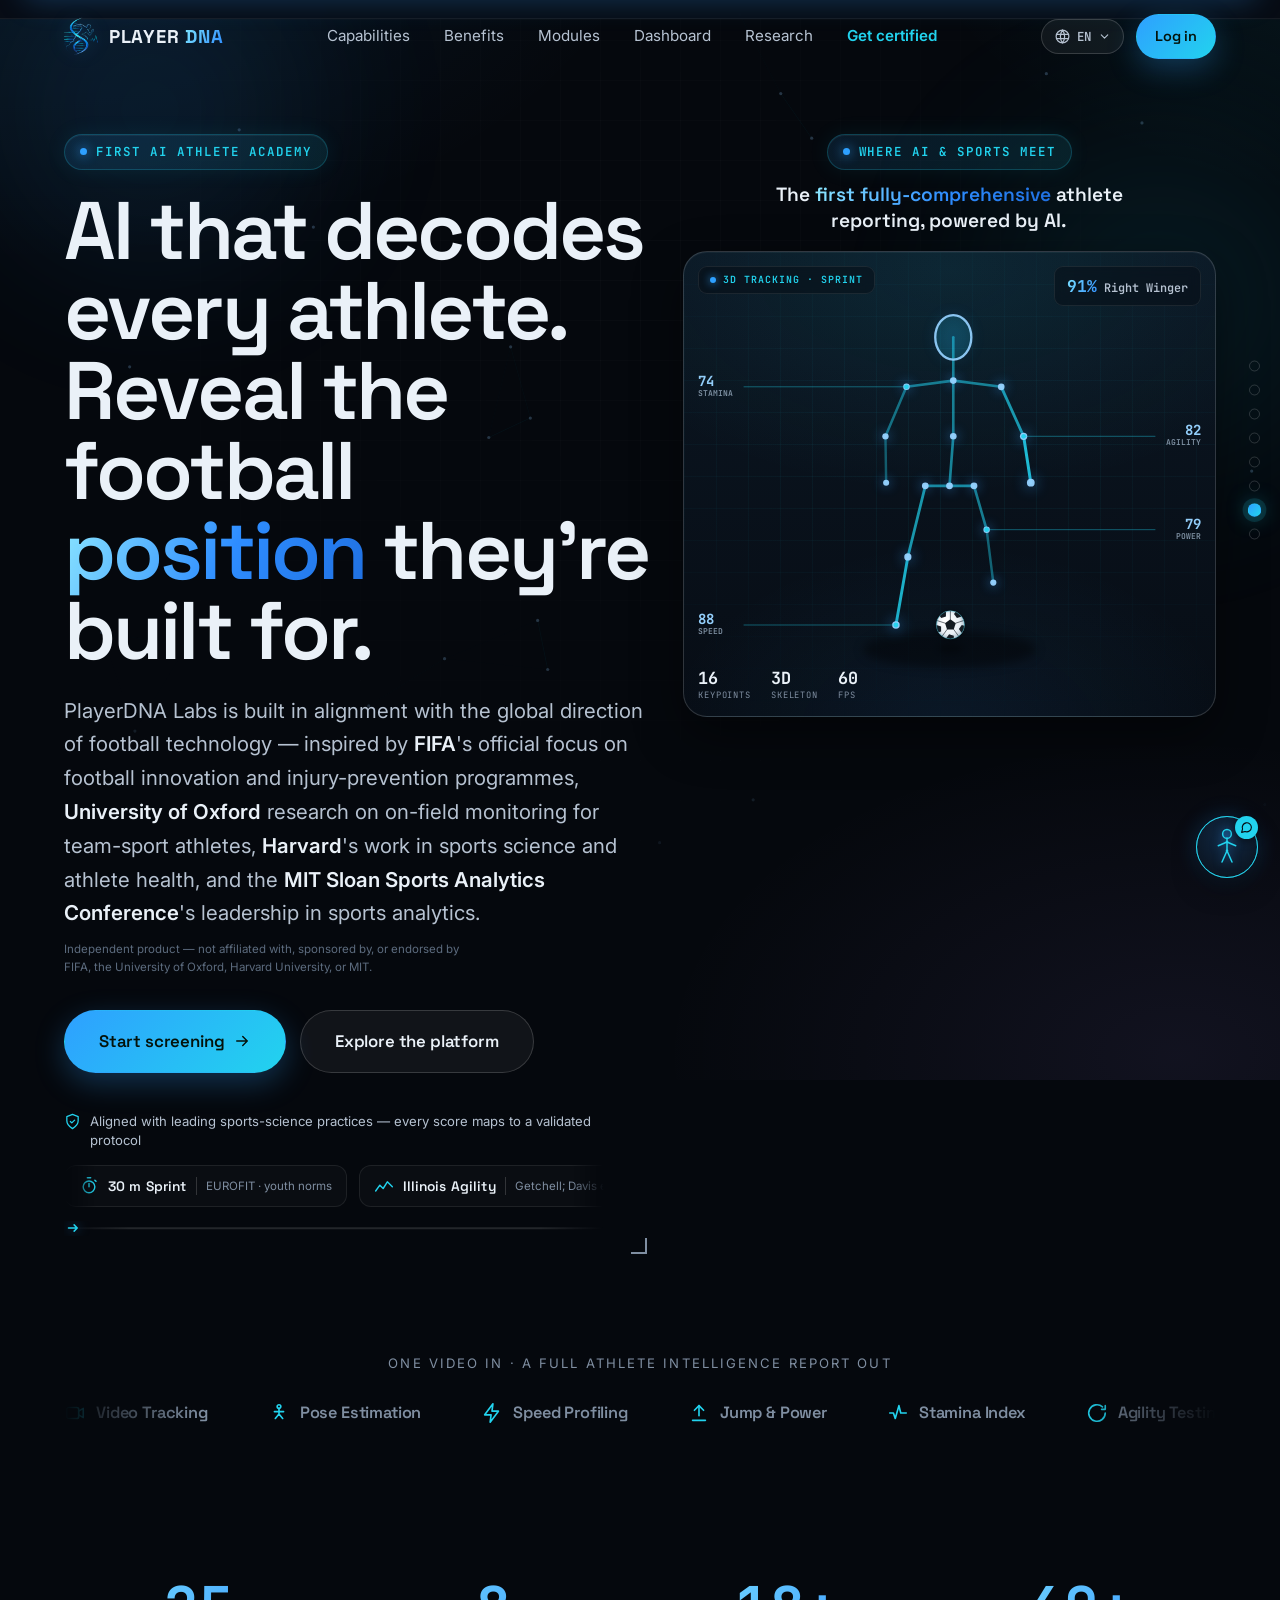
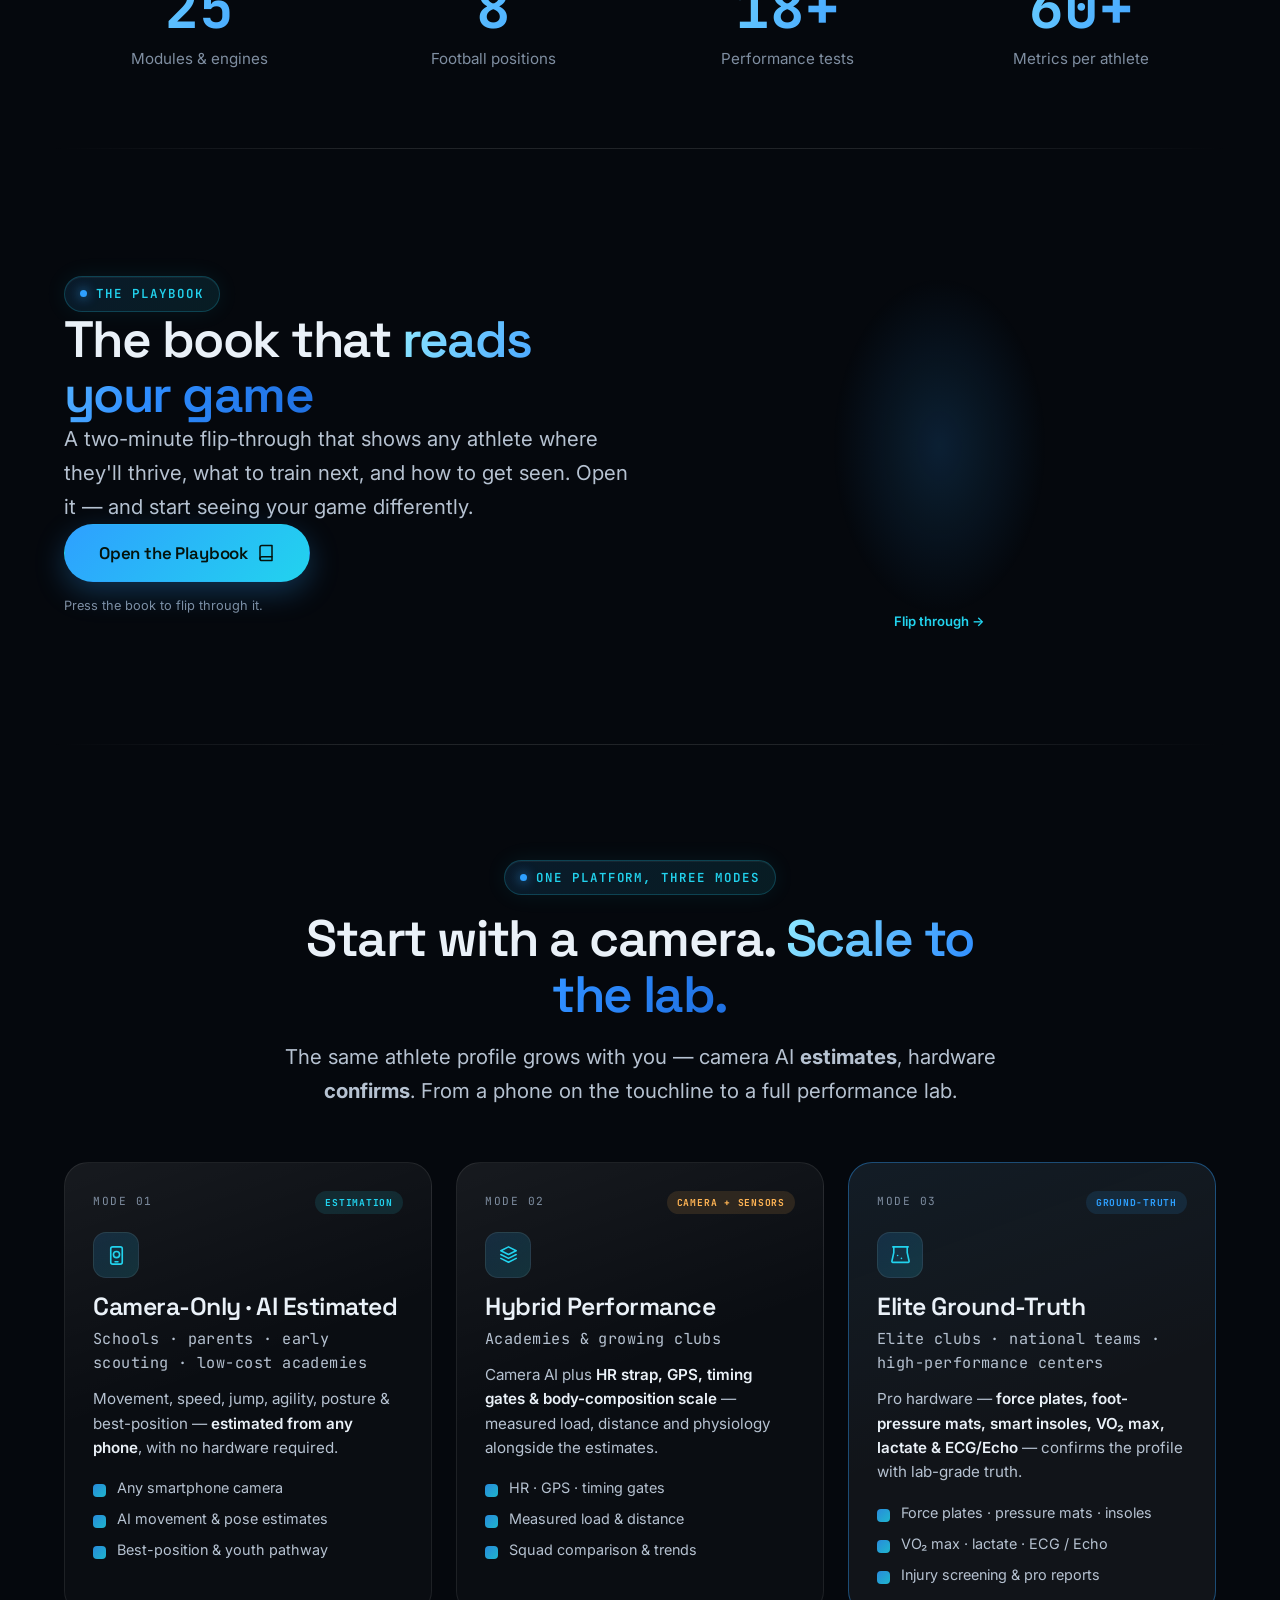
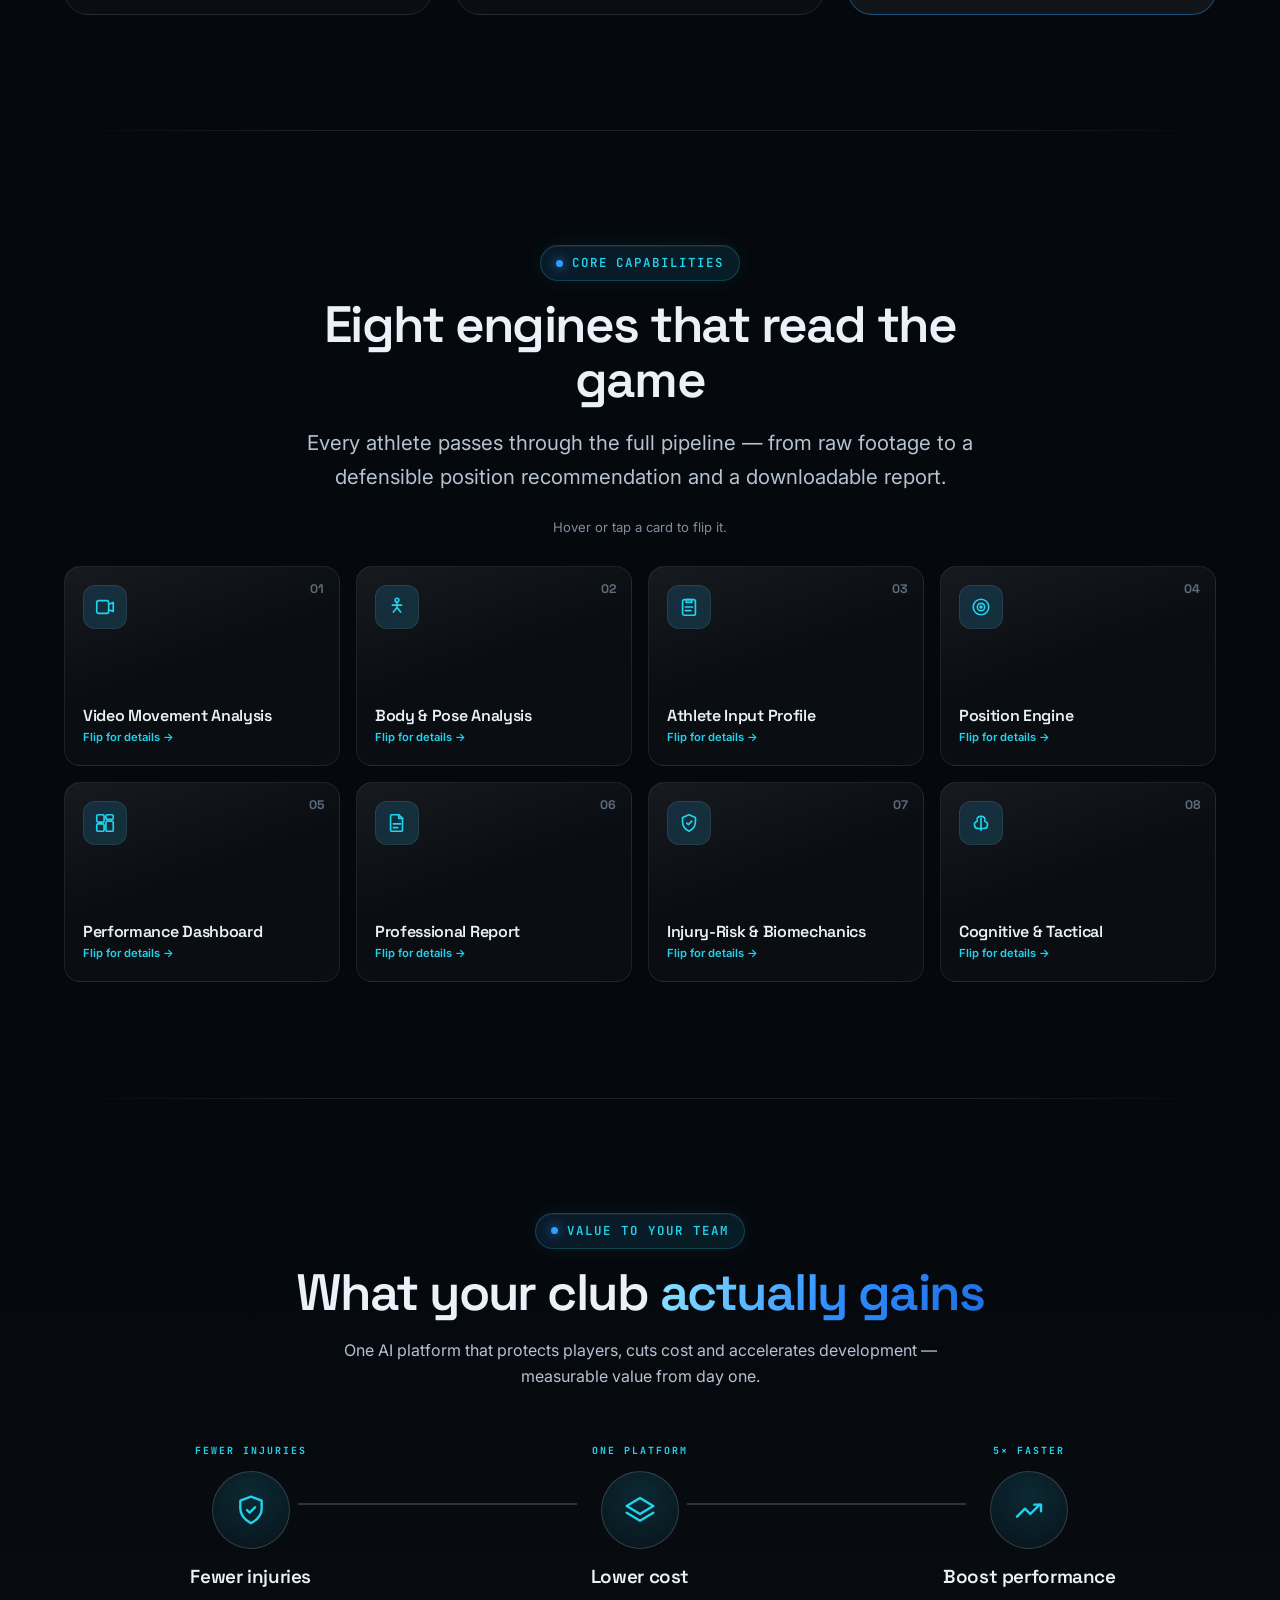
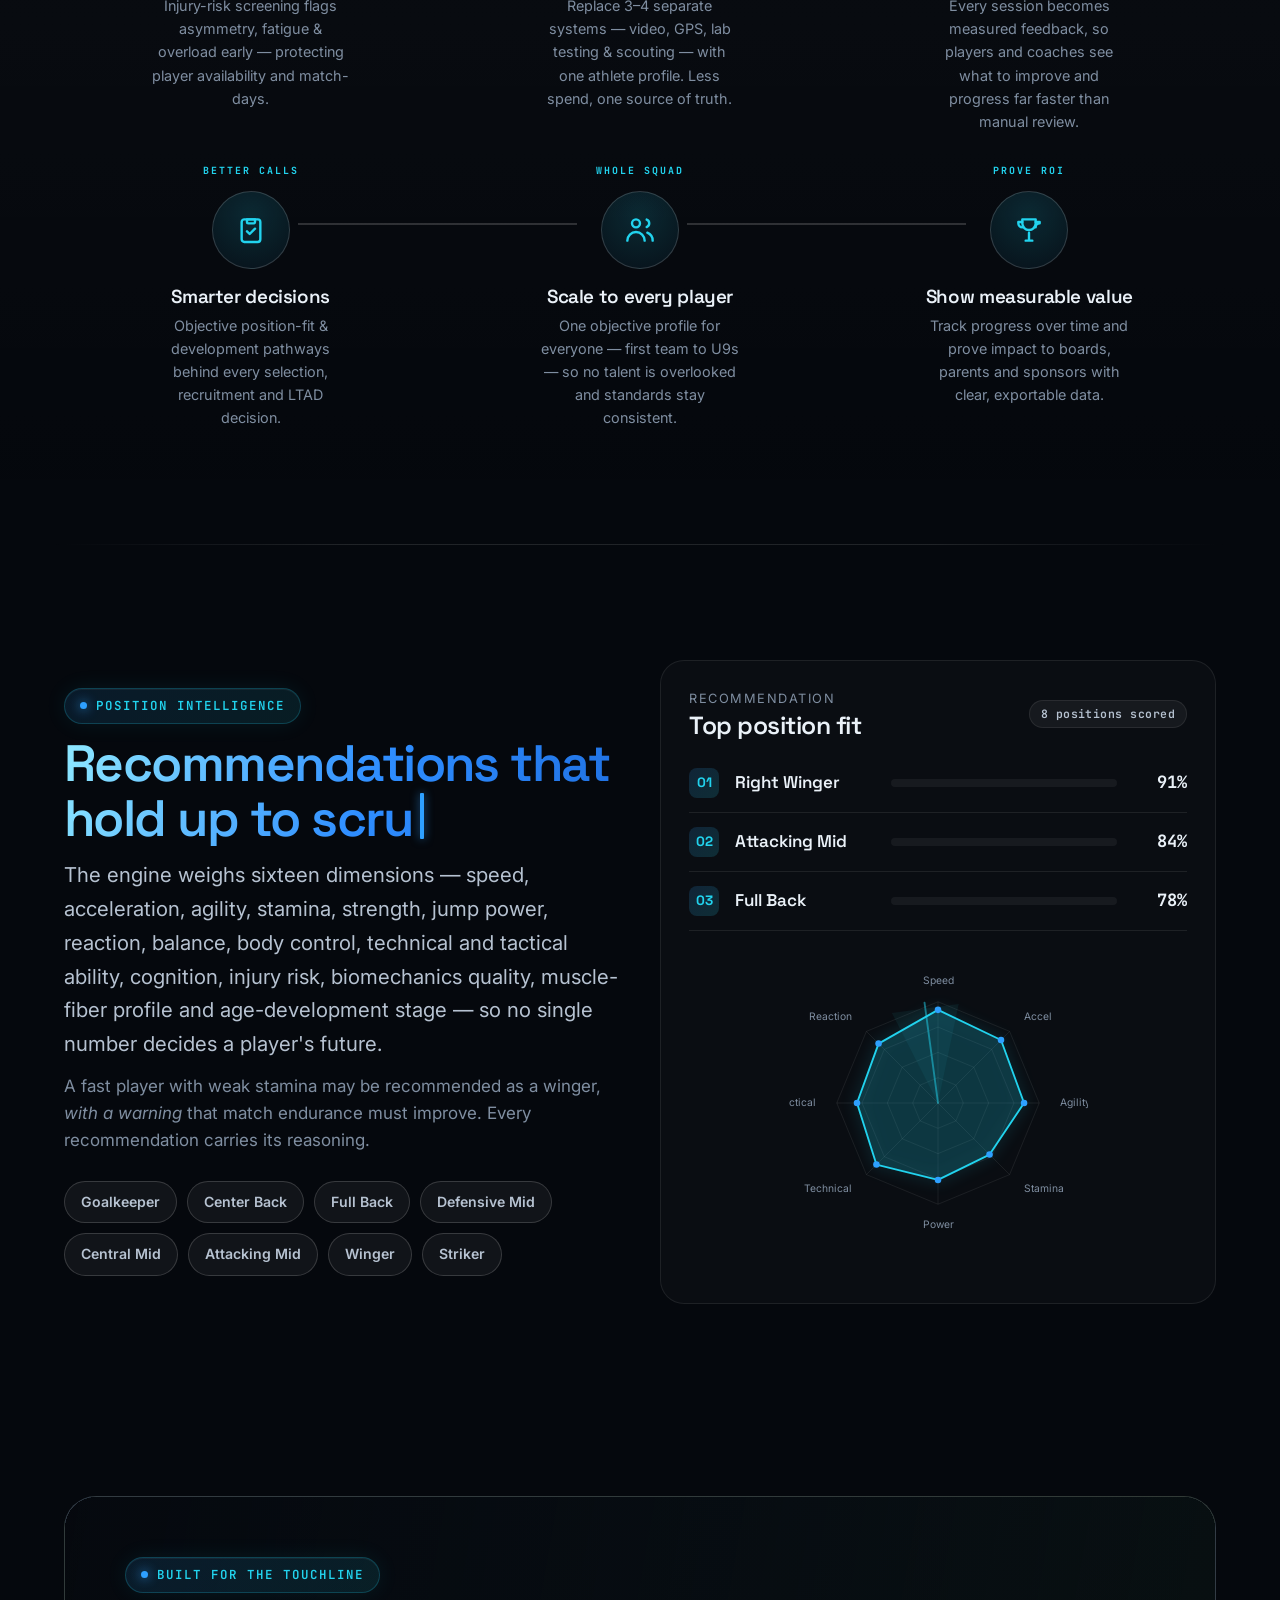
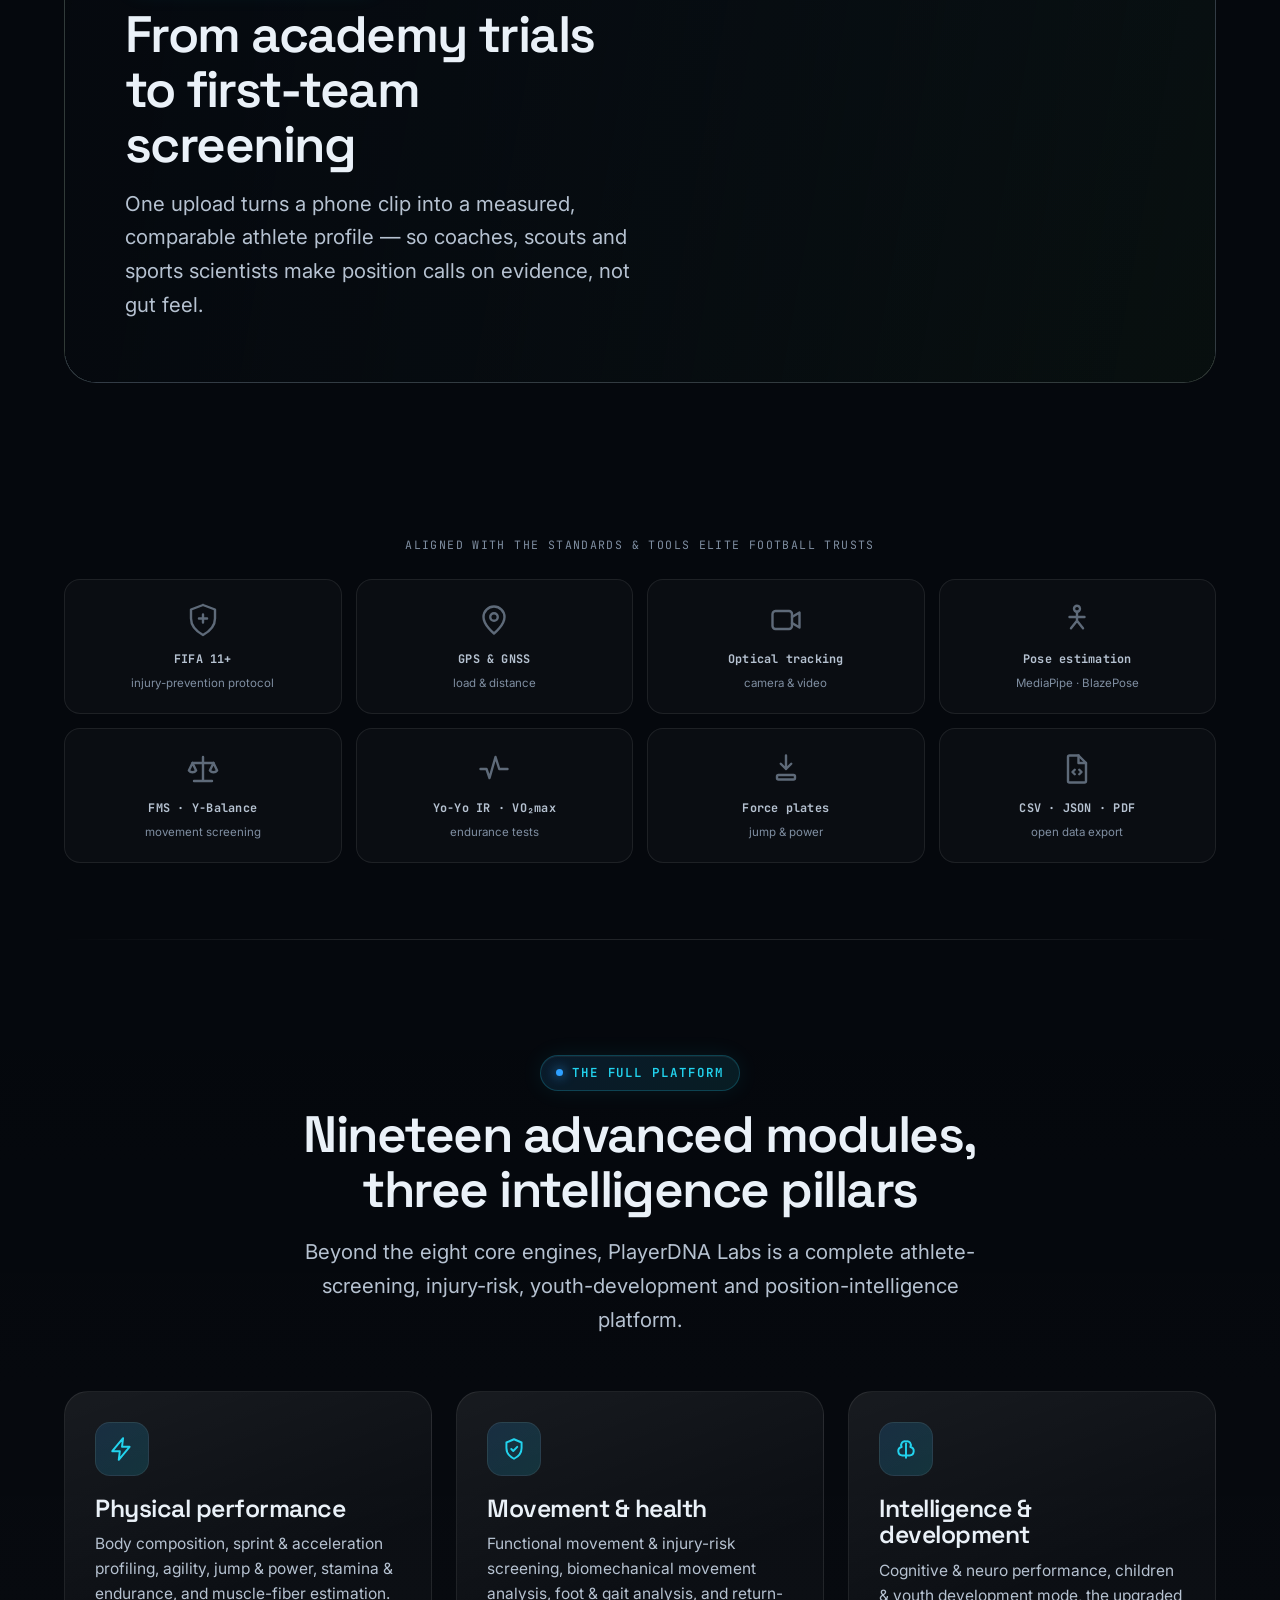
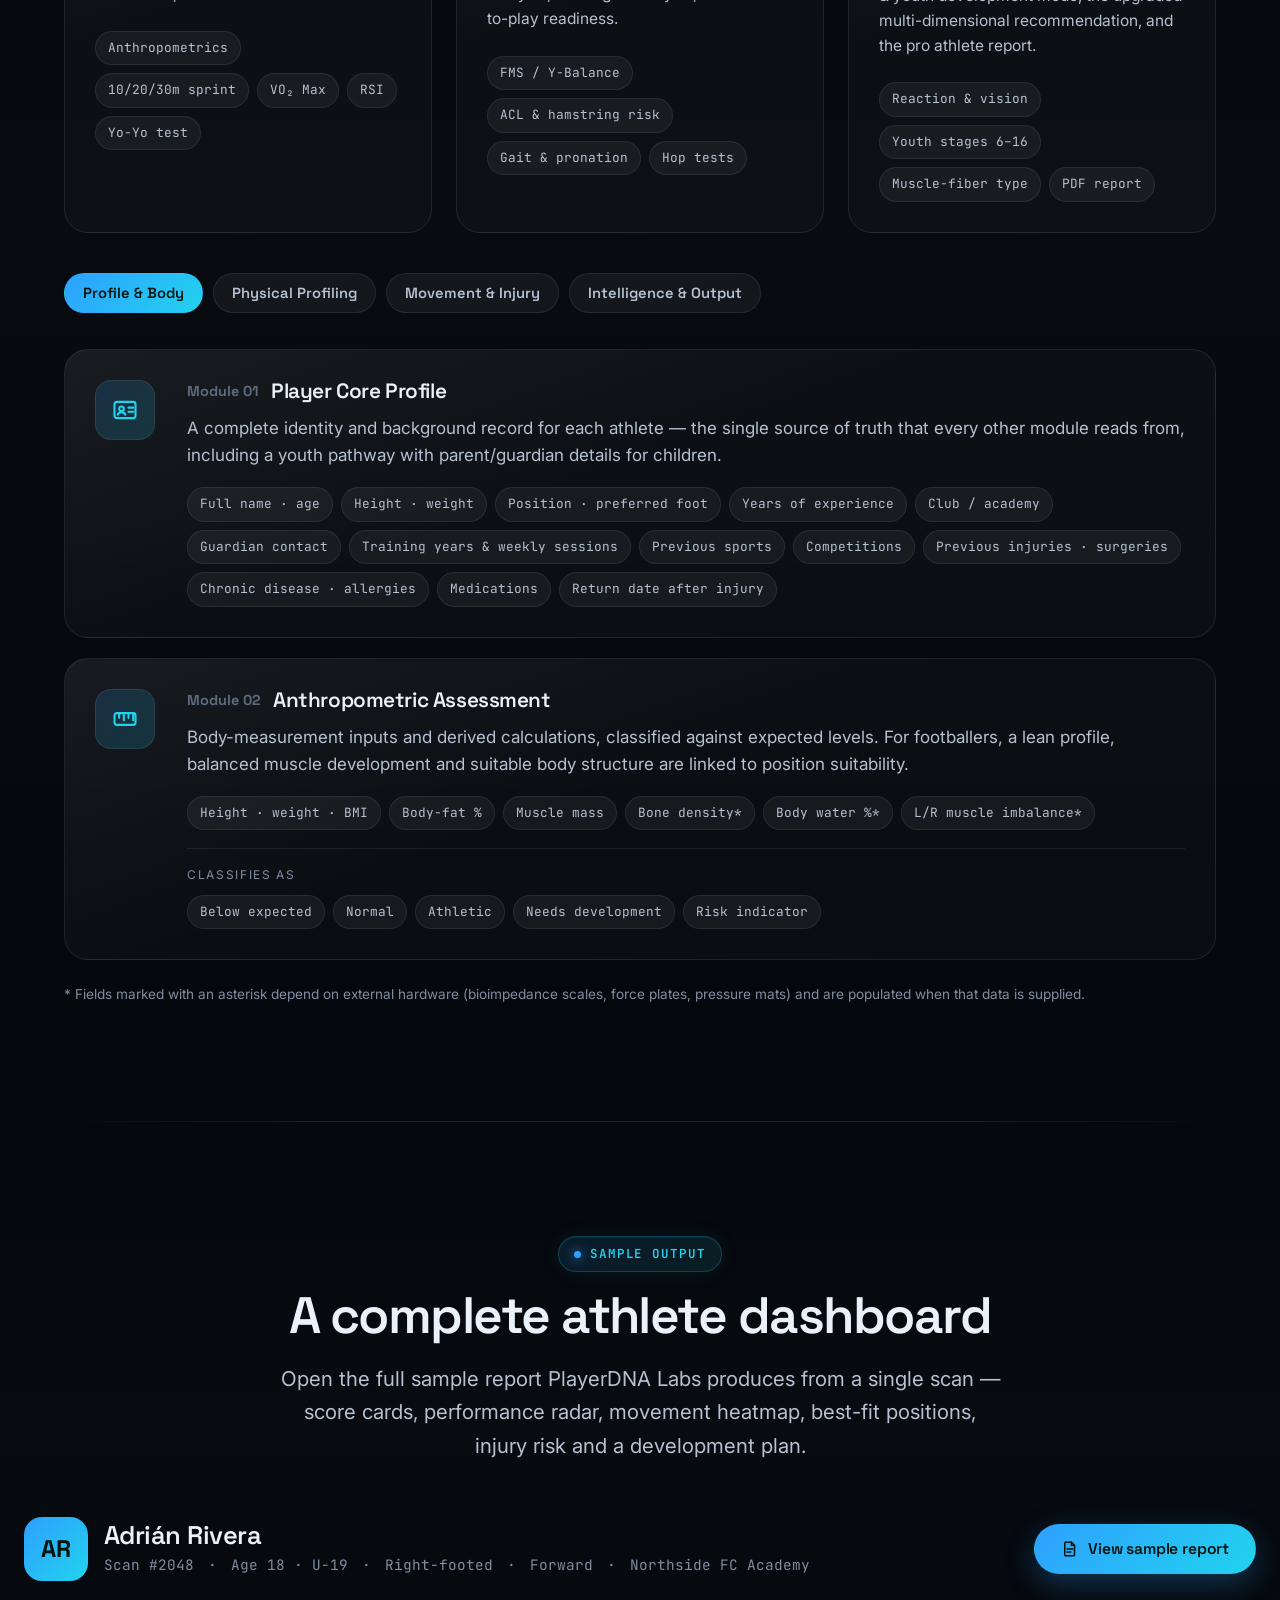
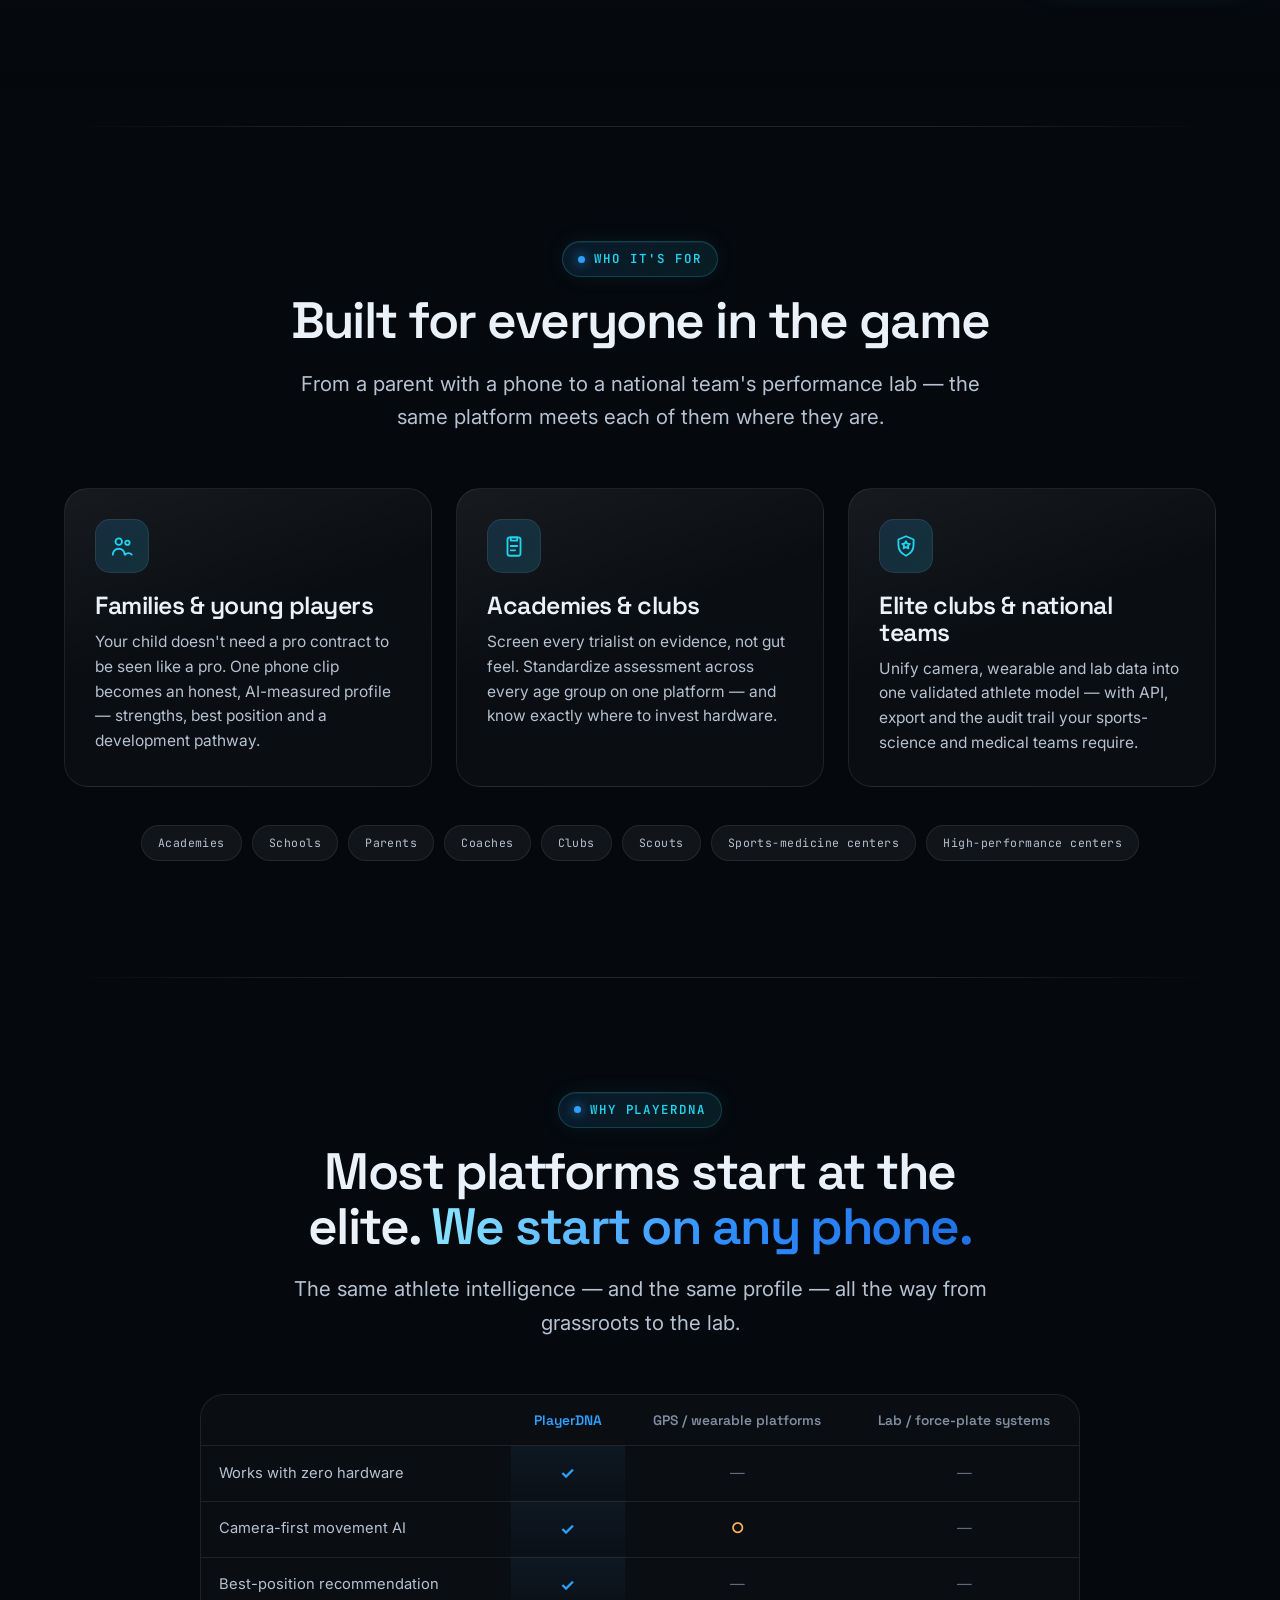
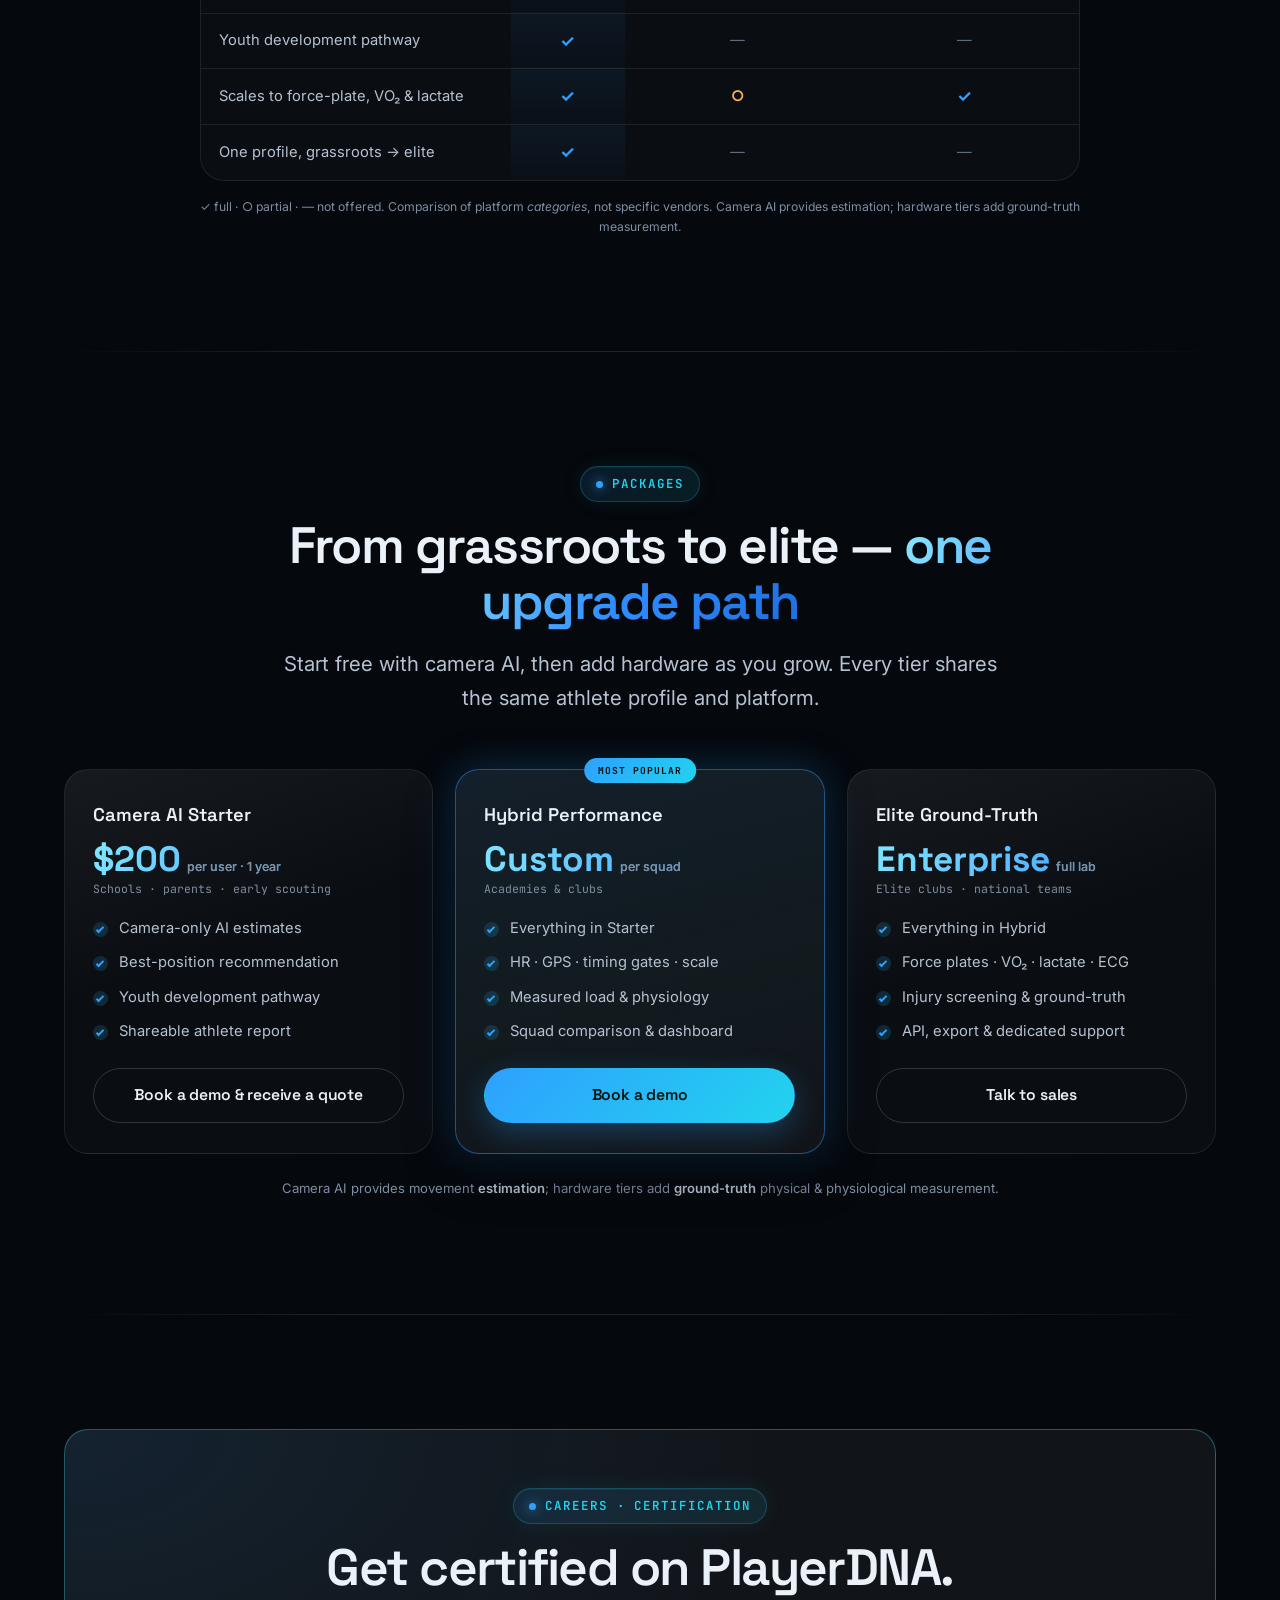
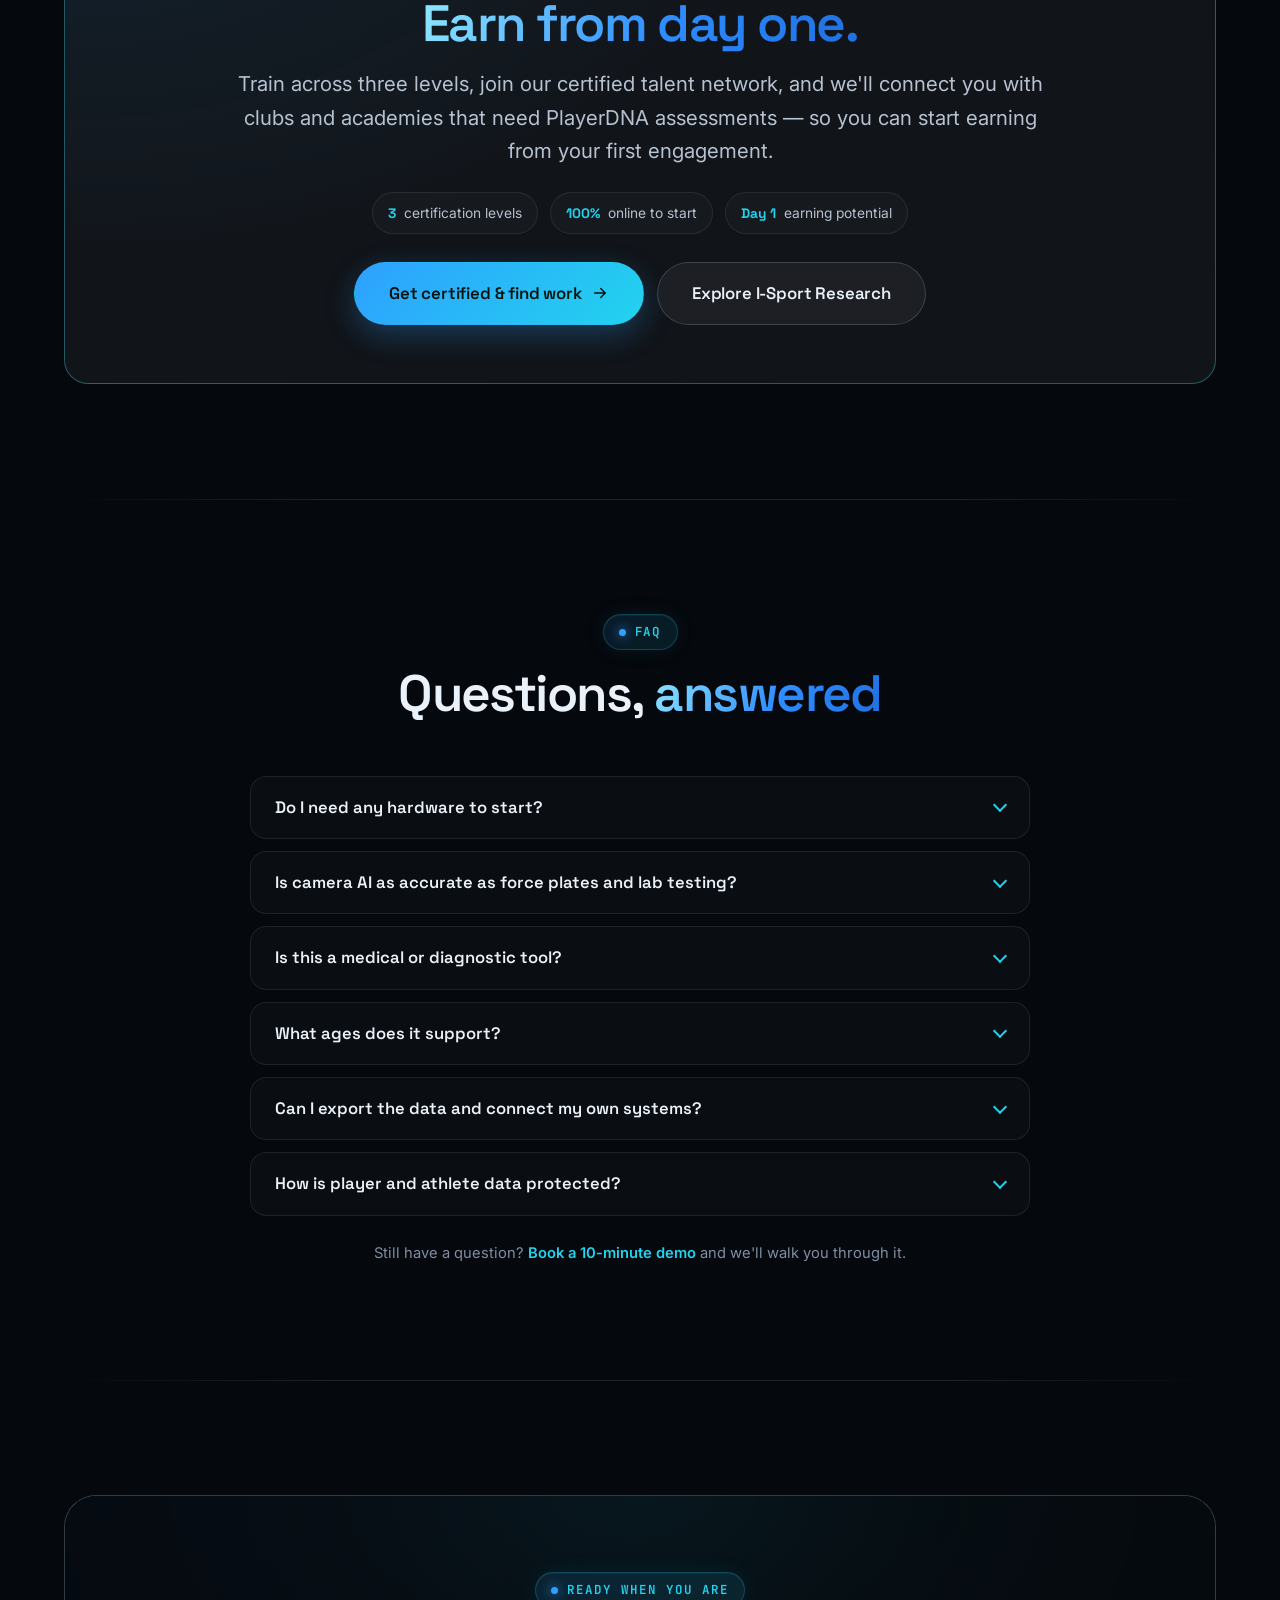
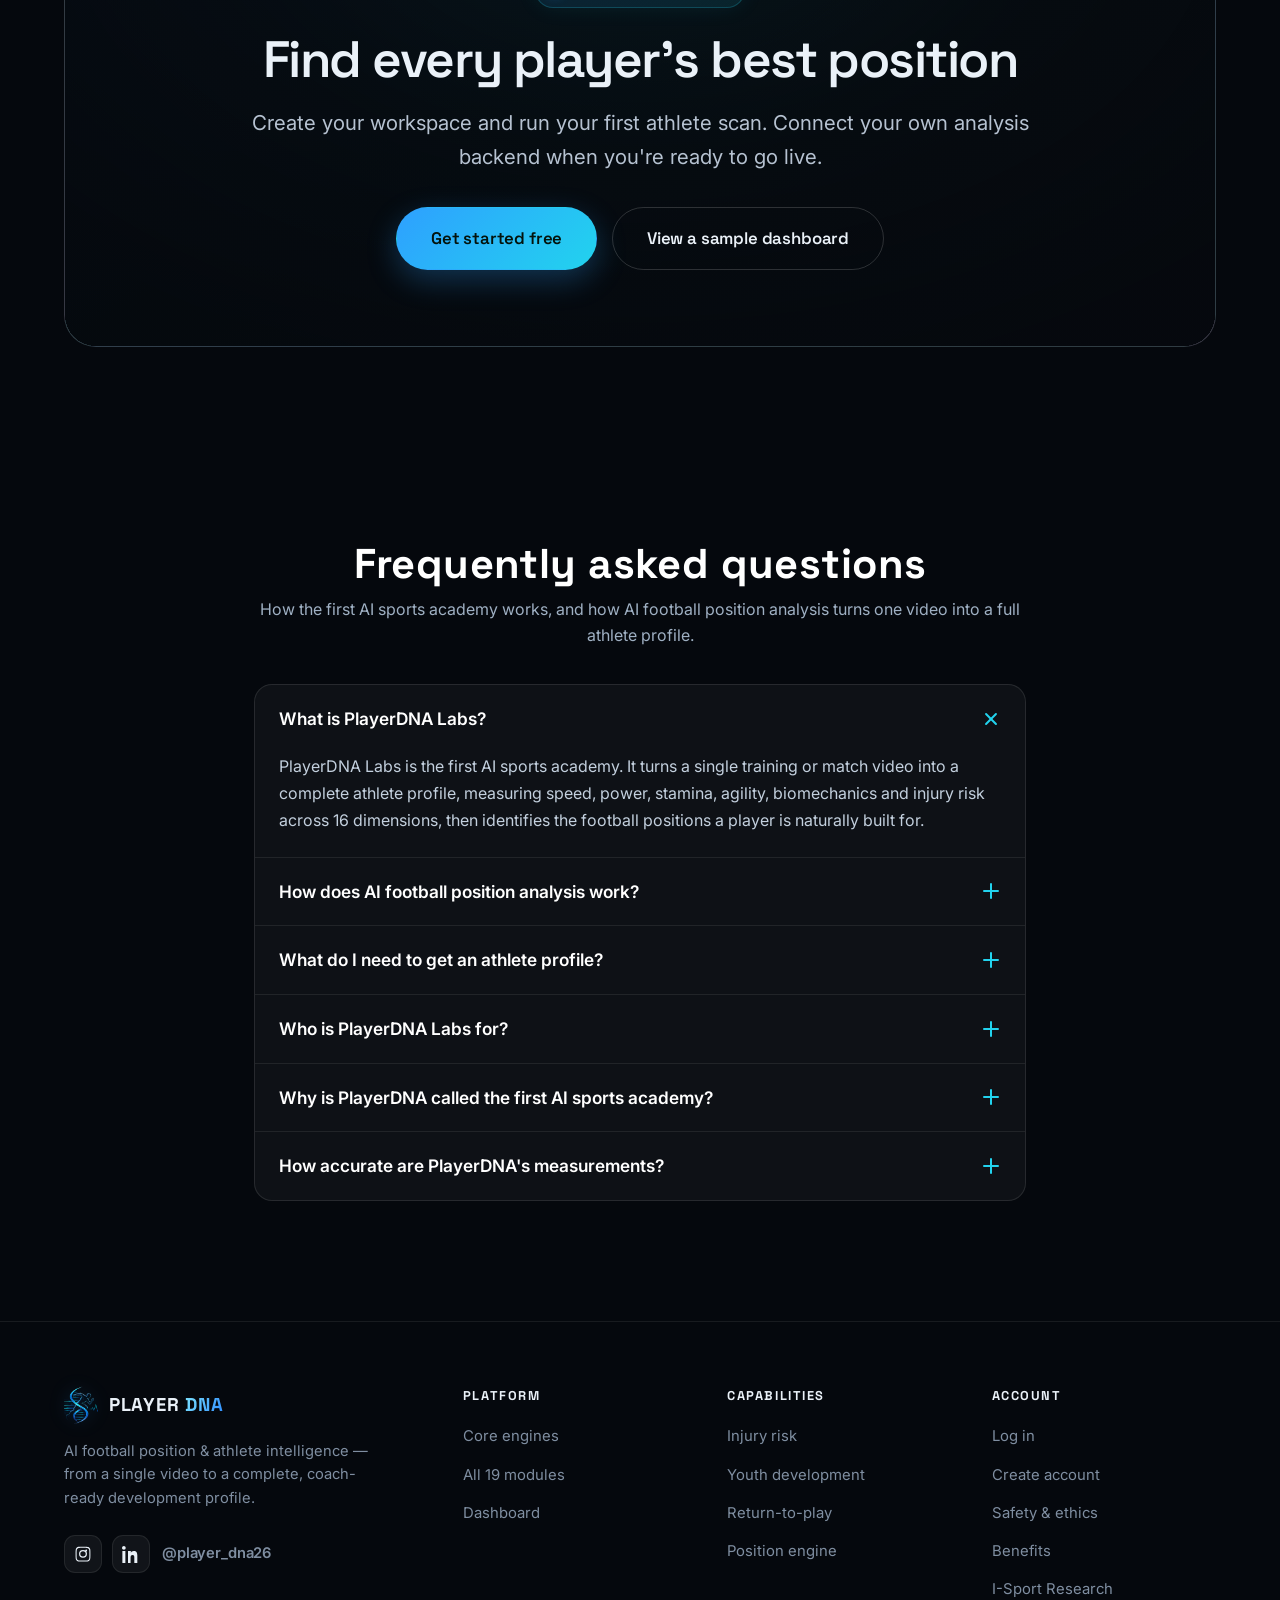
==== commit e3ad21b7: "SEO polish: meta lengths, certify course schema, IndexNow ping script - Trim index.html meta descrip" ====
--- a/index.html
+++ b/index.html
@@ -4,7 +4,7 @@
   <meta charset="UTF-8" />
   <meta name="viewport" content="width=device-width, initial-scale=1.0" />
   <title>PlayerDNA Labs — AI Football Position &amp; Athlete Intelligence</title>
-  <meta name="description" content="PlayerDNA Labs turns a single training or match video into a complete athlete profile — speed, jump, stamina, biomechanics, injury risk and the football positions a player is built for." />
+  <meta name="description" content="Turn one training or match video into a complete athlete profile — speed, power, stamina, biomechanics, injury risk and the football positions a player is built for." />
   <meta name="theme-color" content="#05080d" />
   <link rel="icon" href="assets/img/logo-icon.png" type="image/png" />
   <link rel="preconnect" href="https://fonts.googleapis.com" />
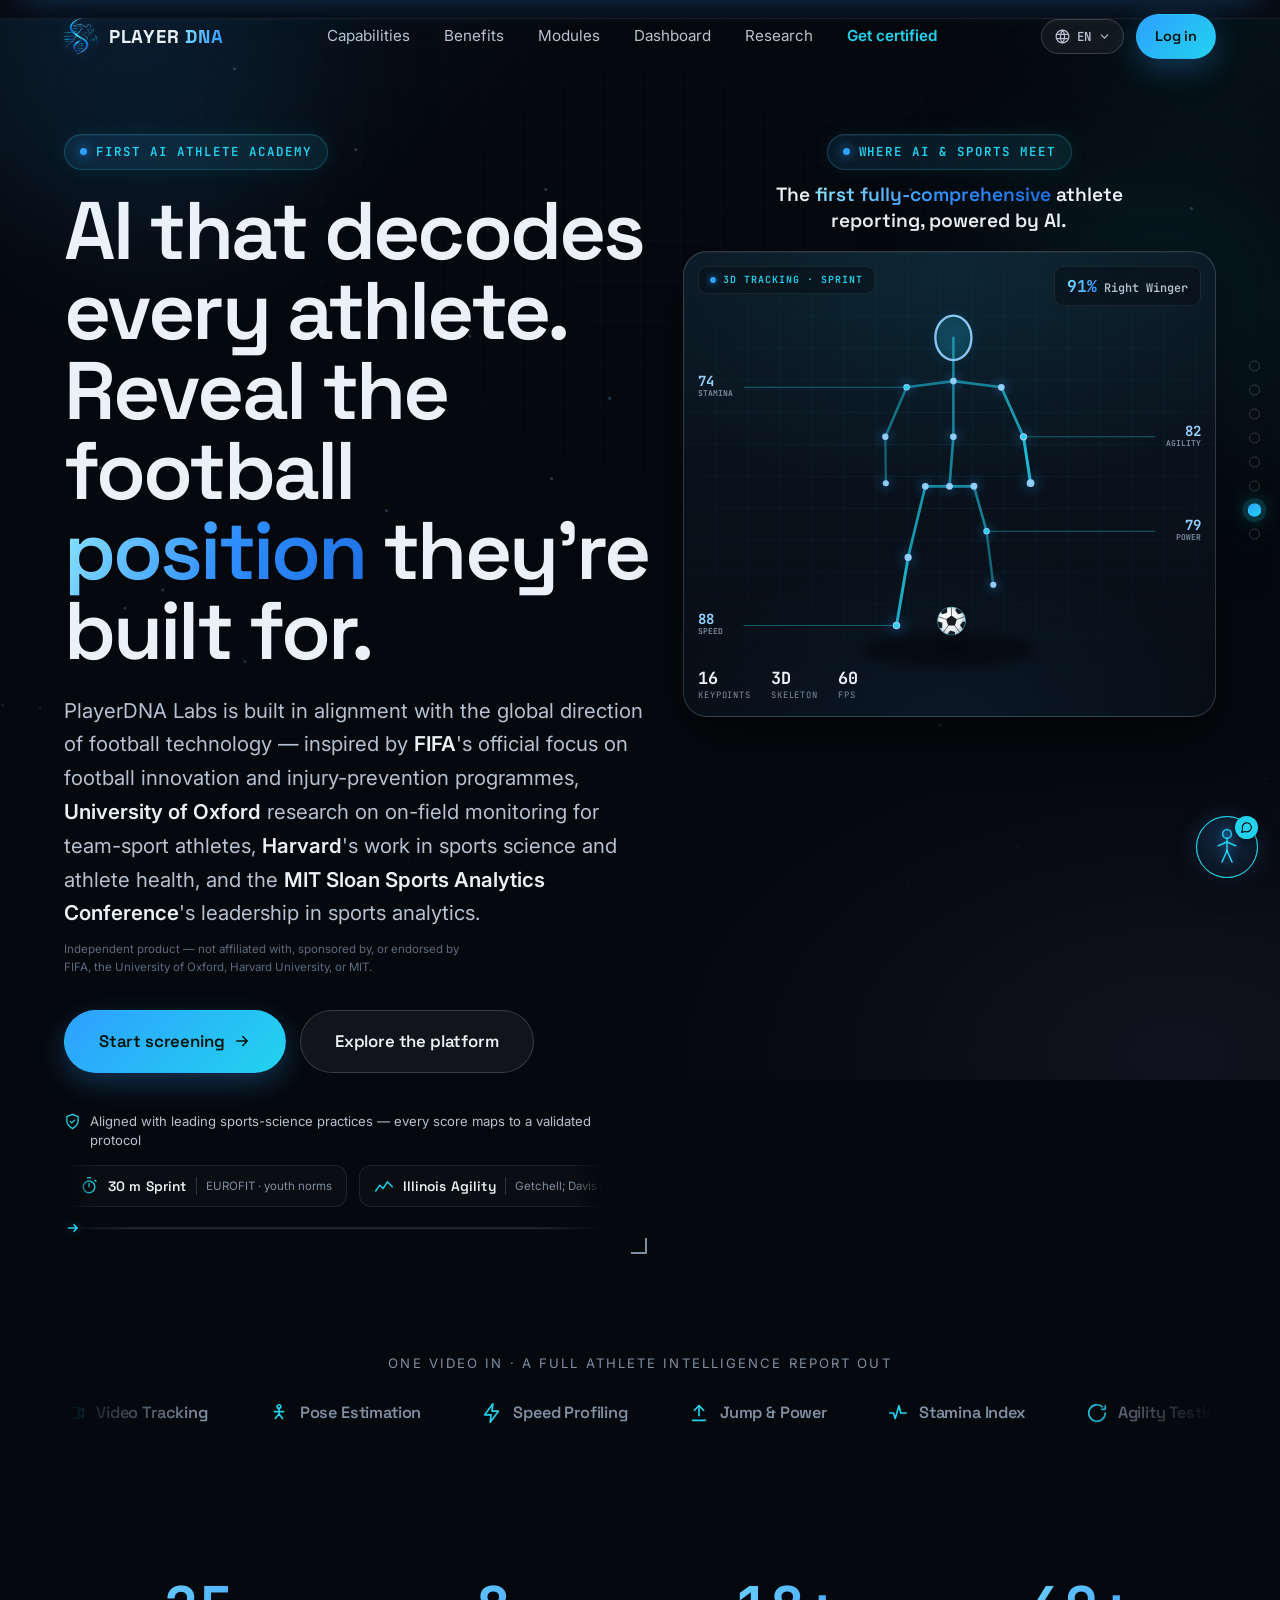
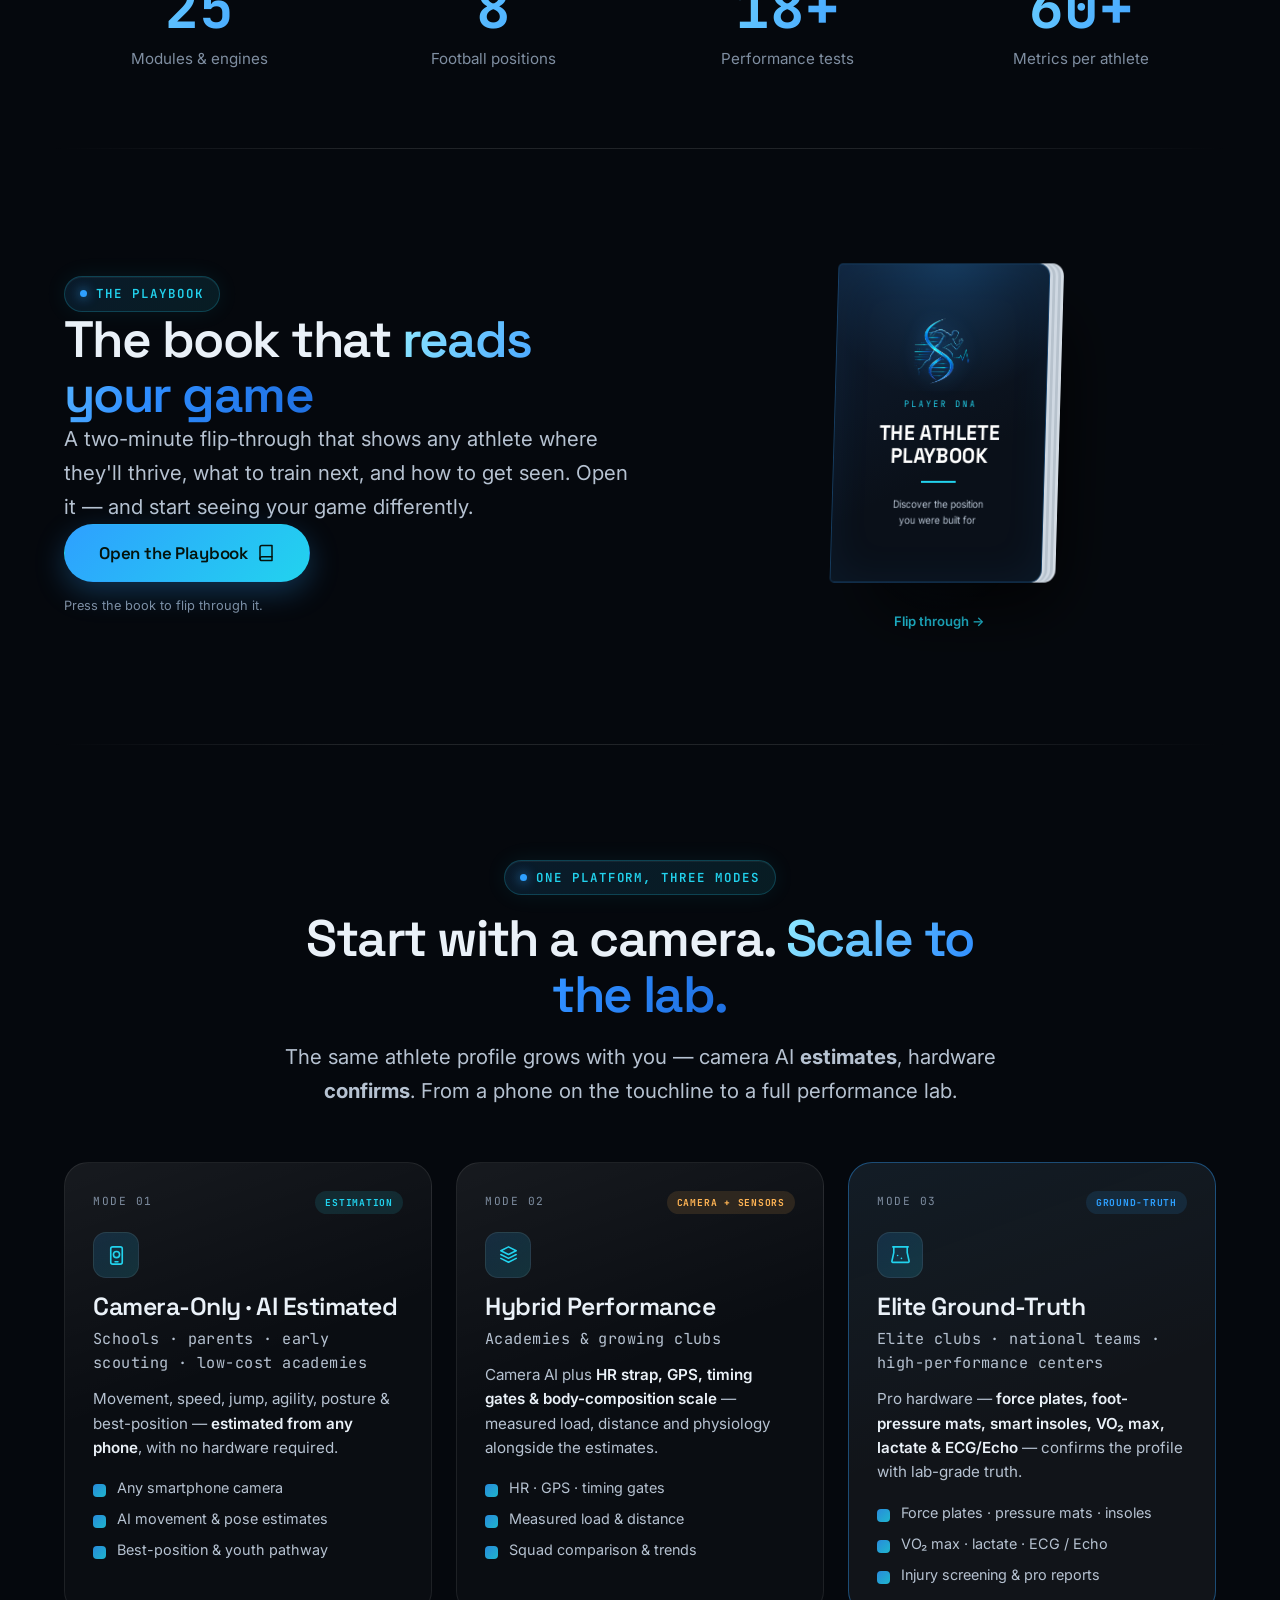
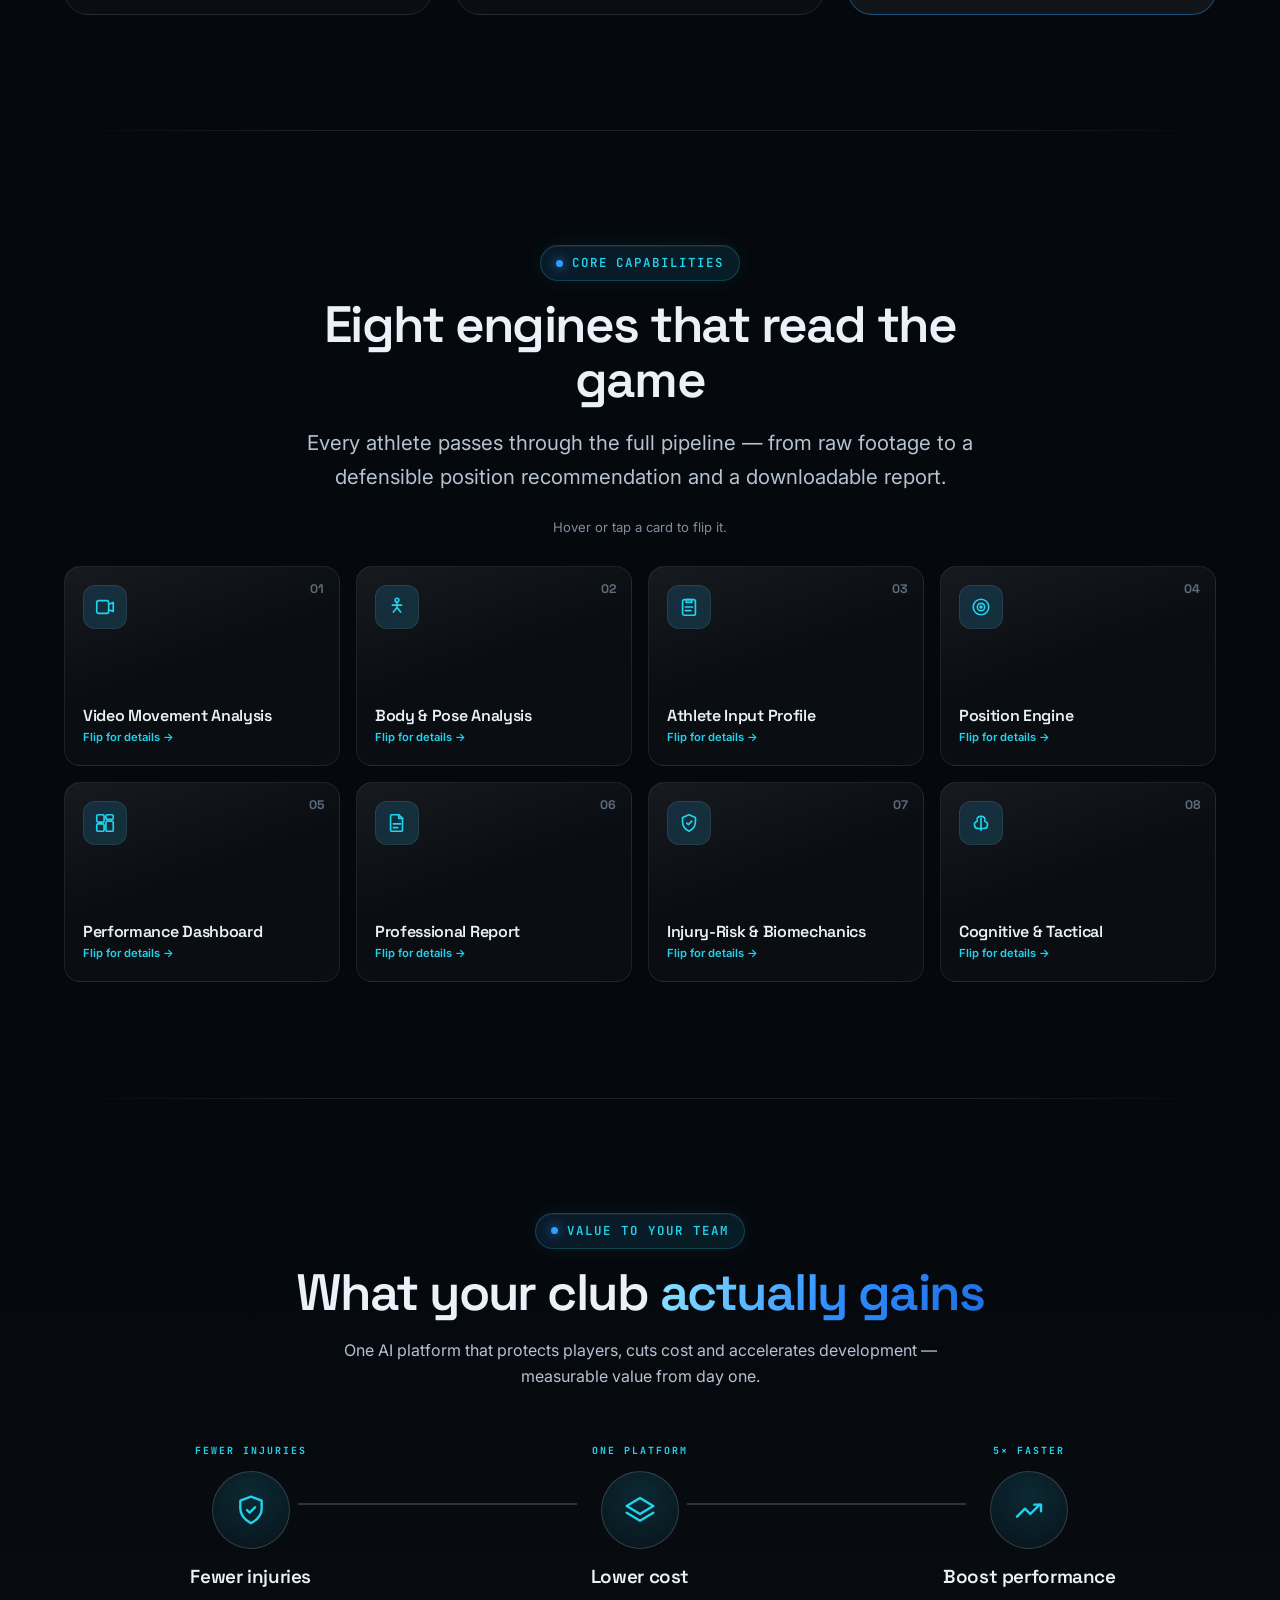
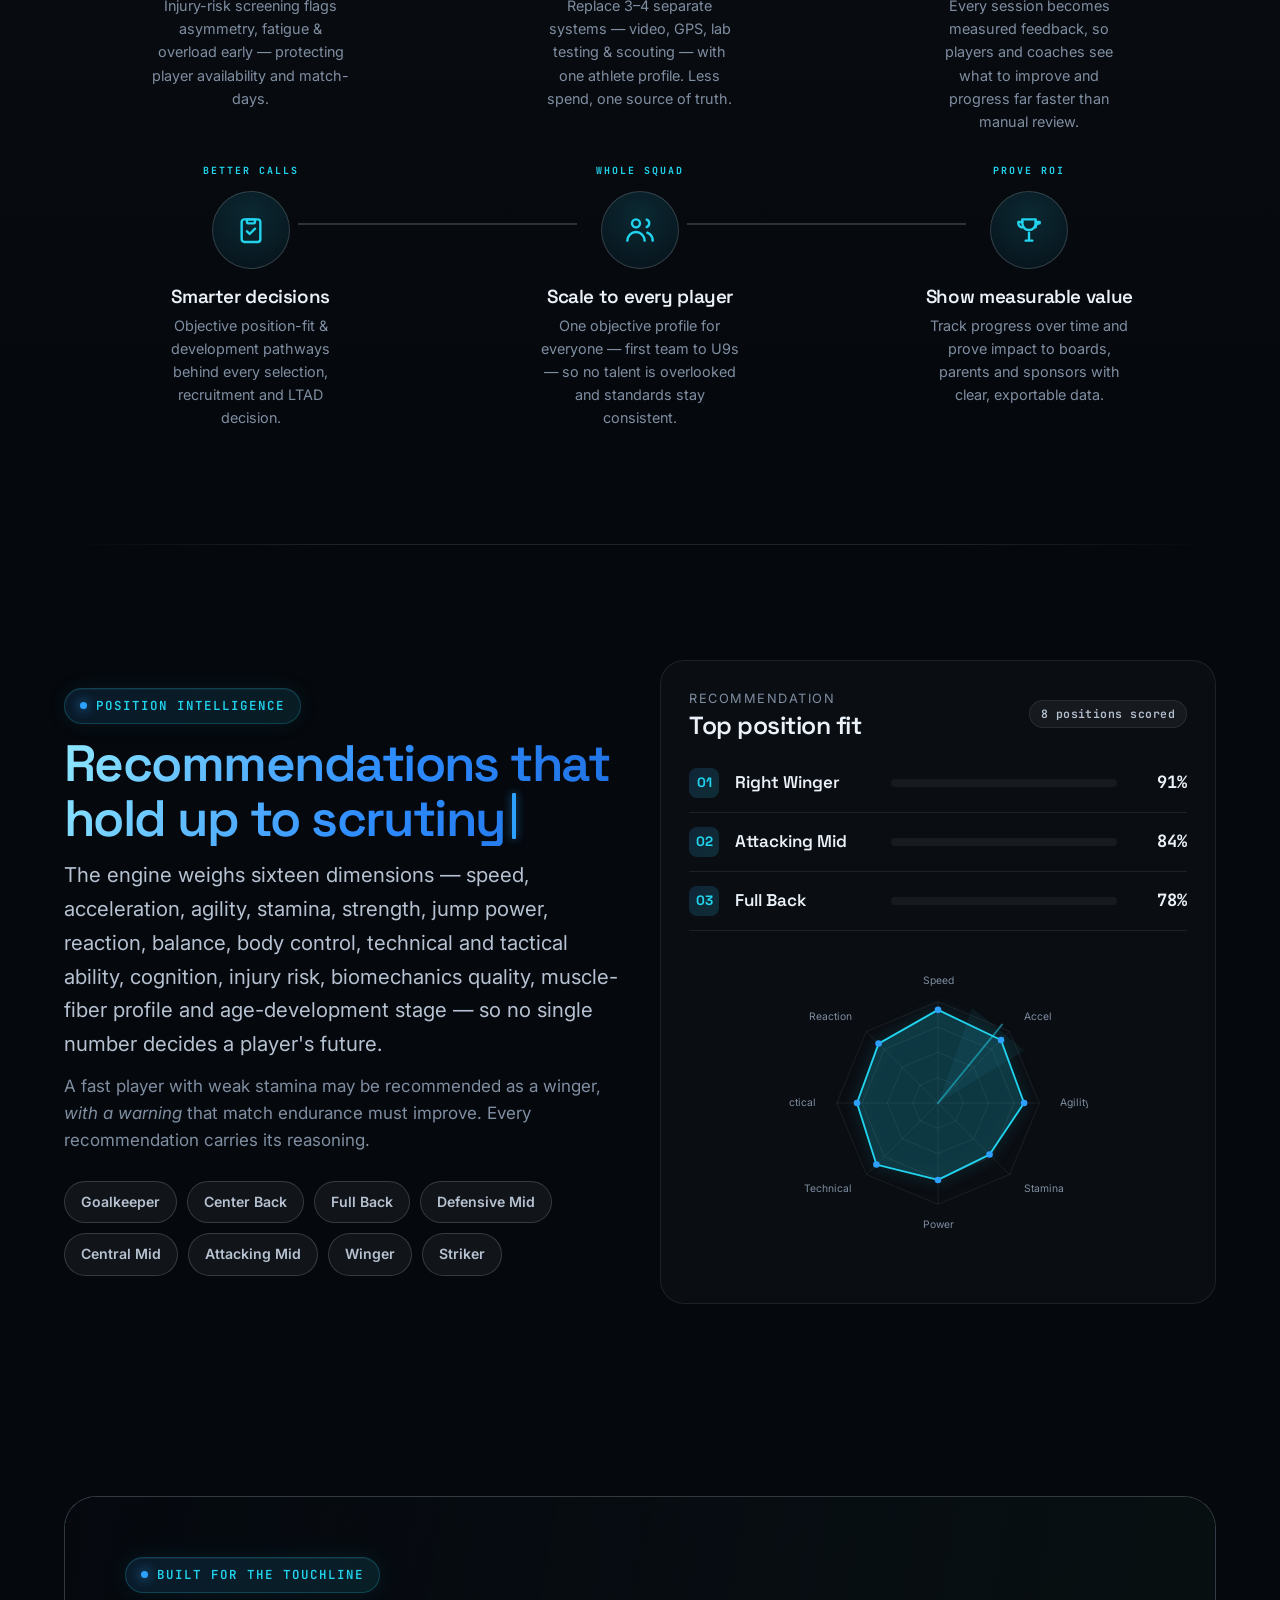
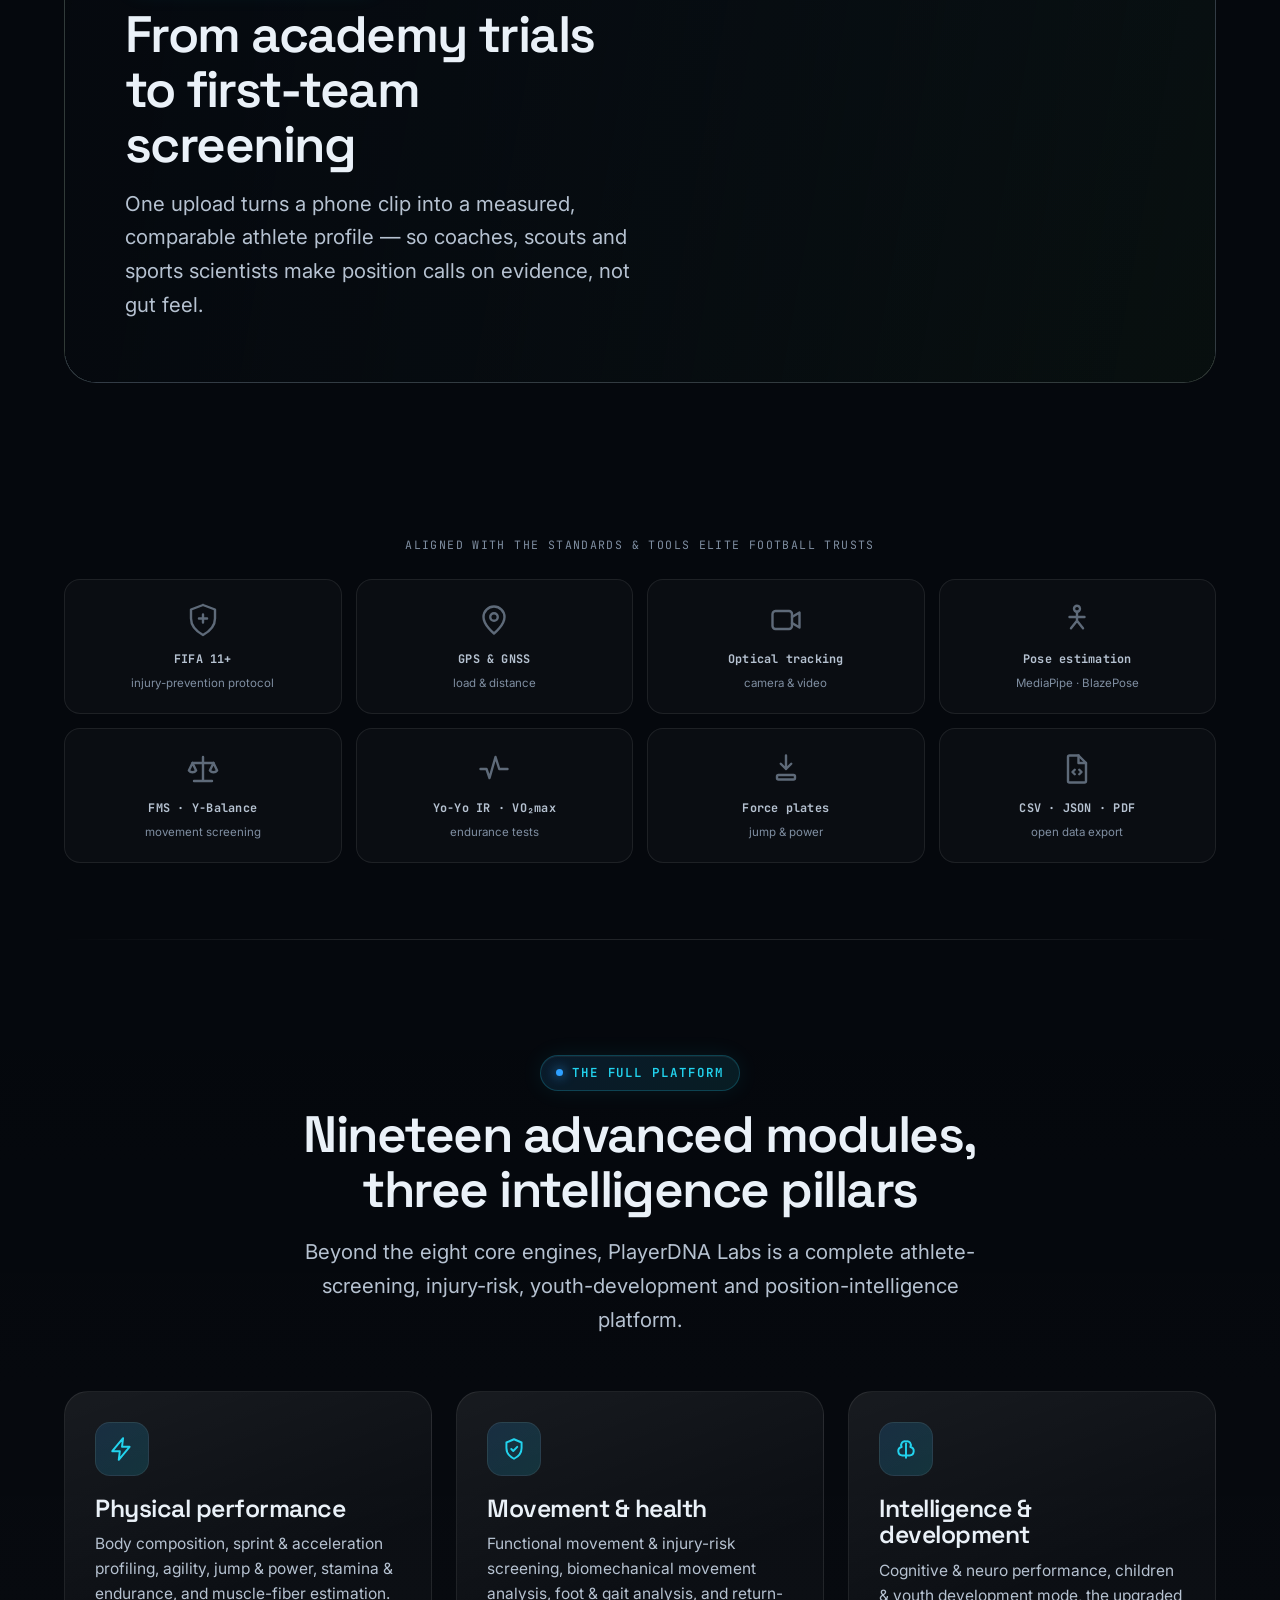
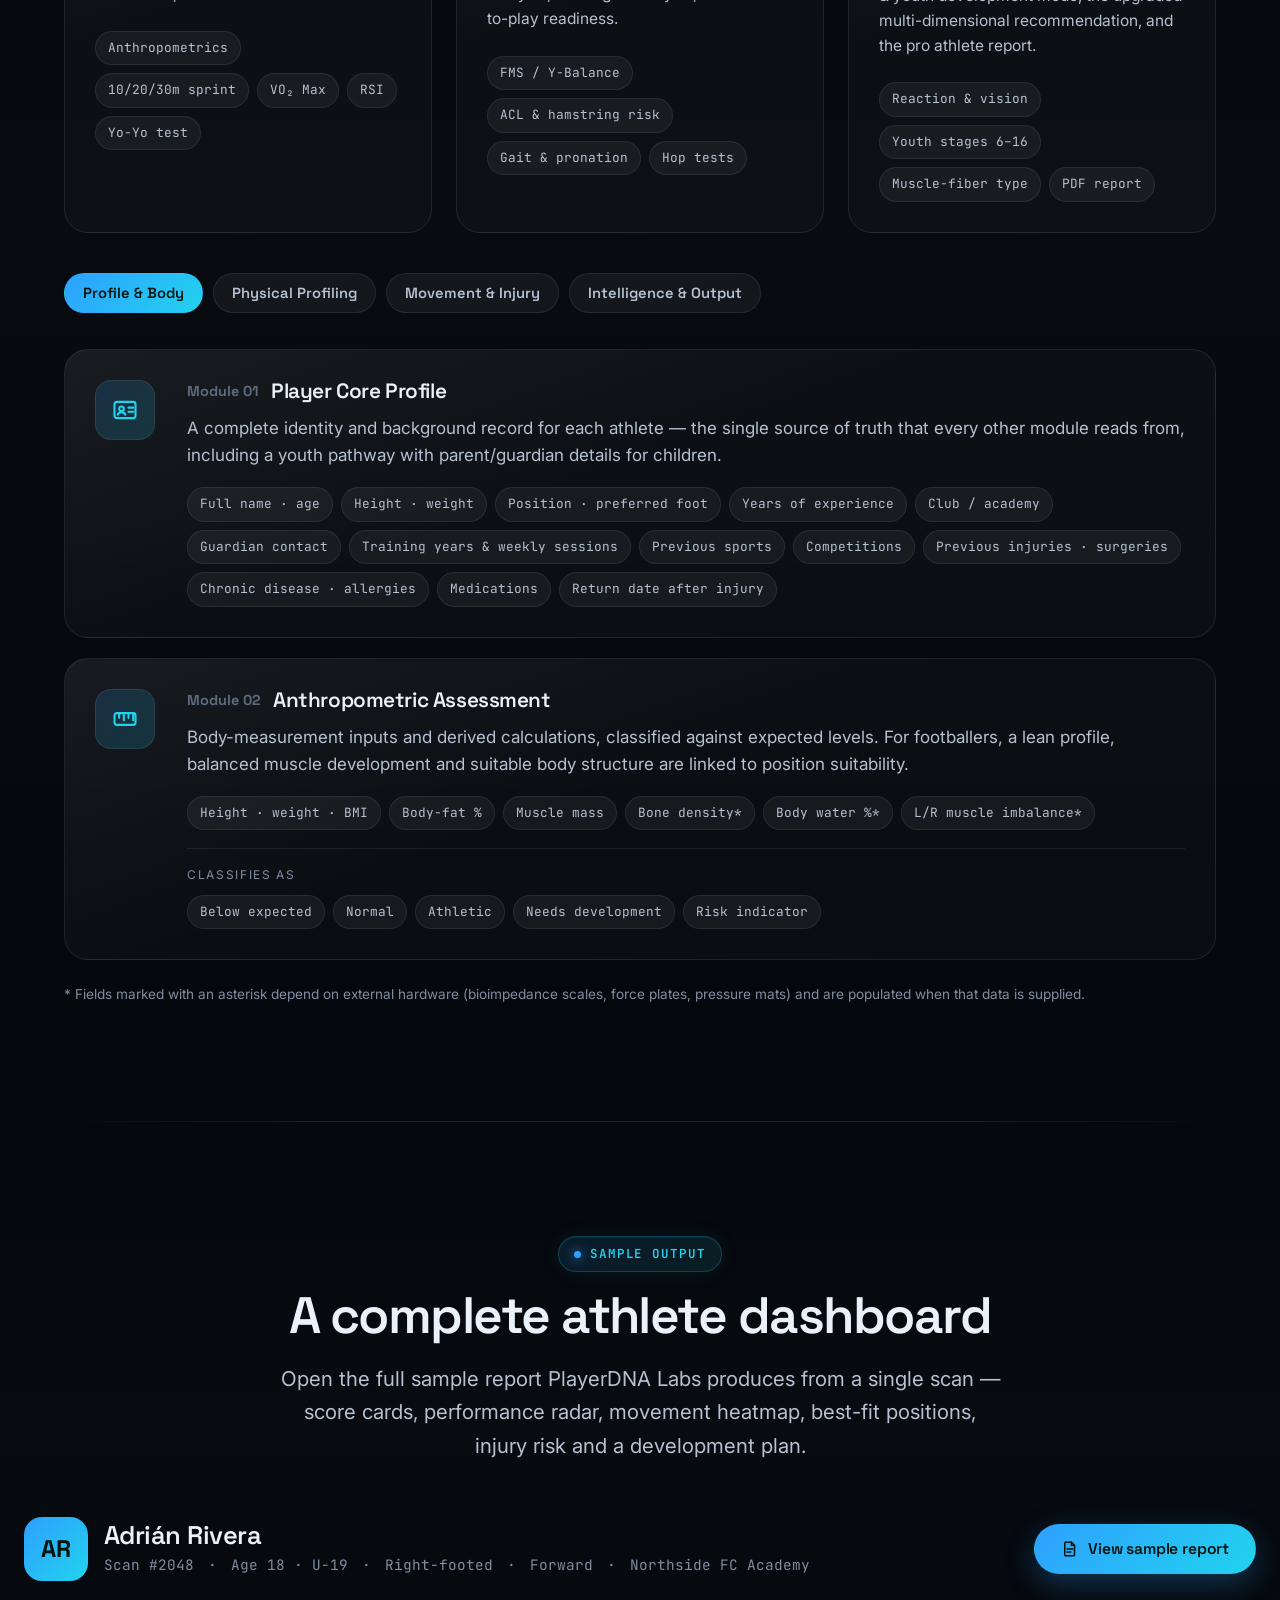
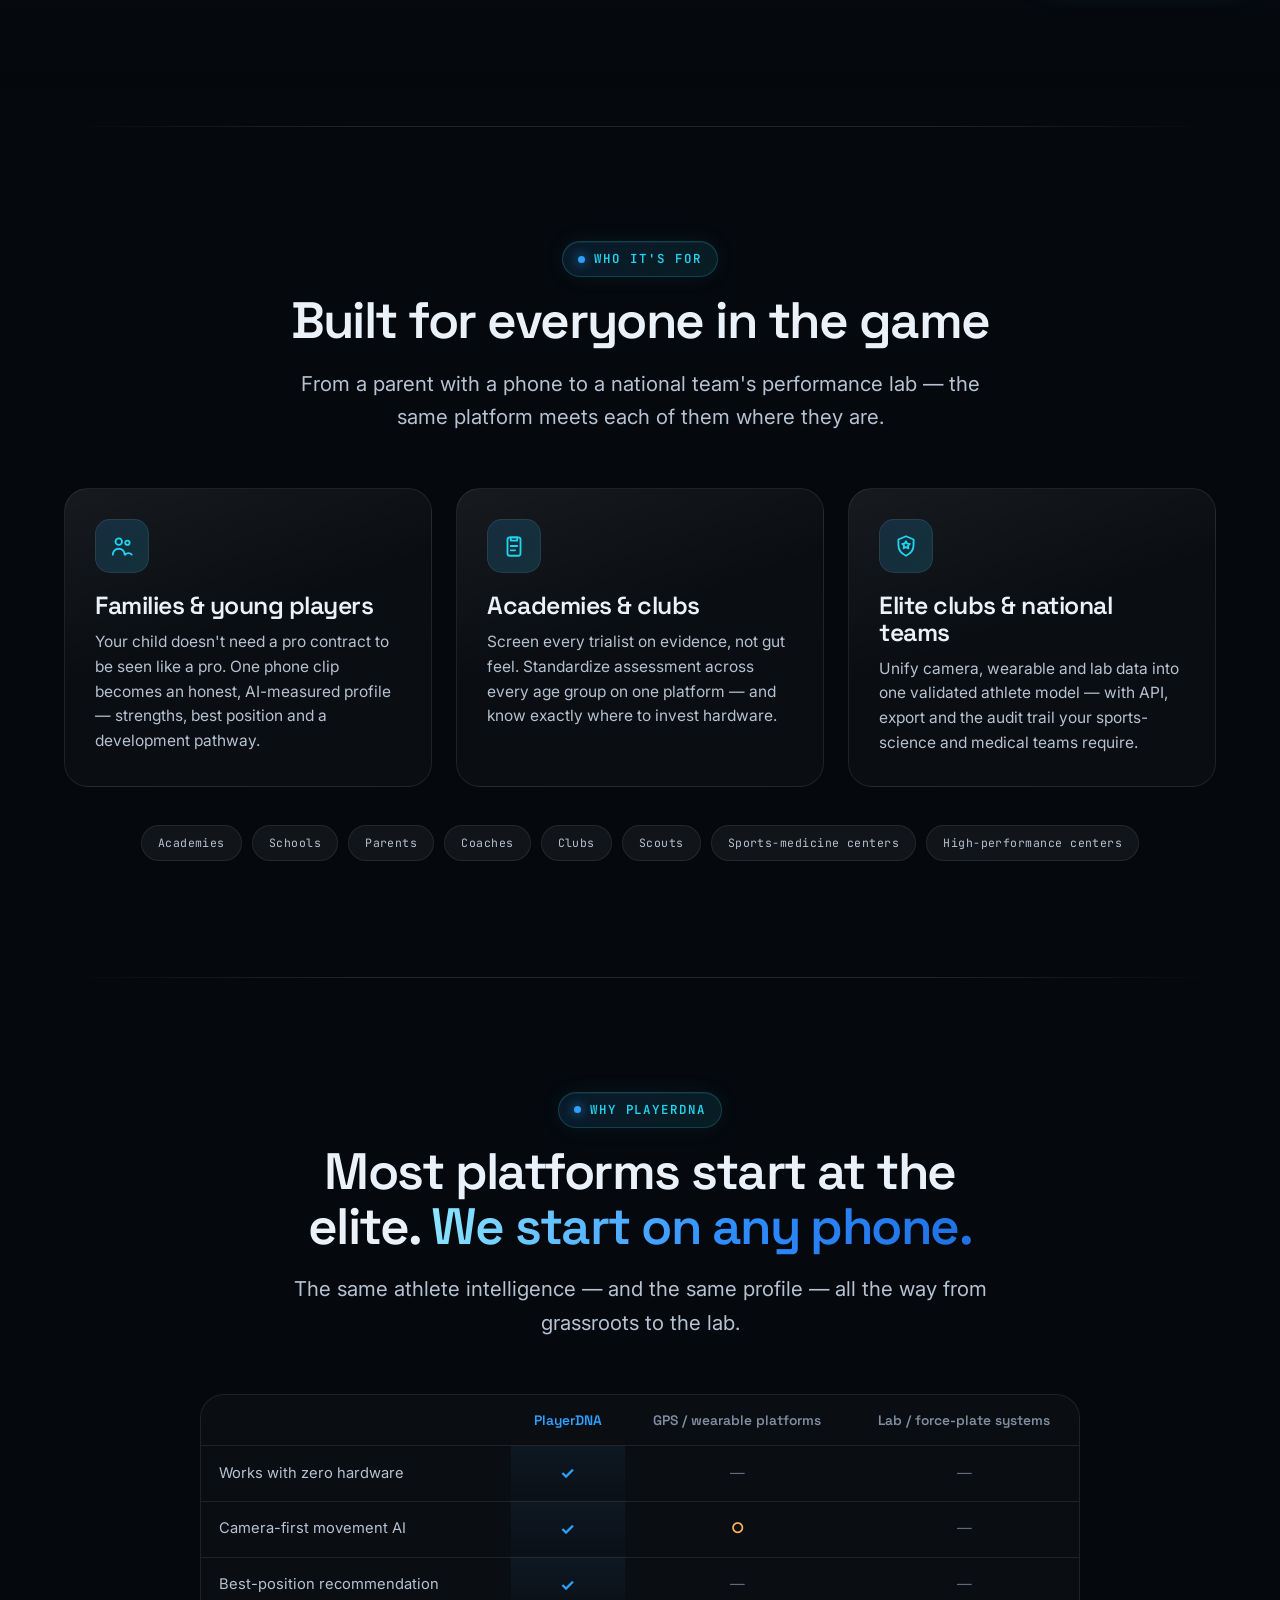
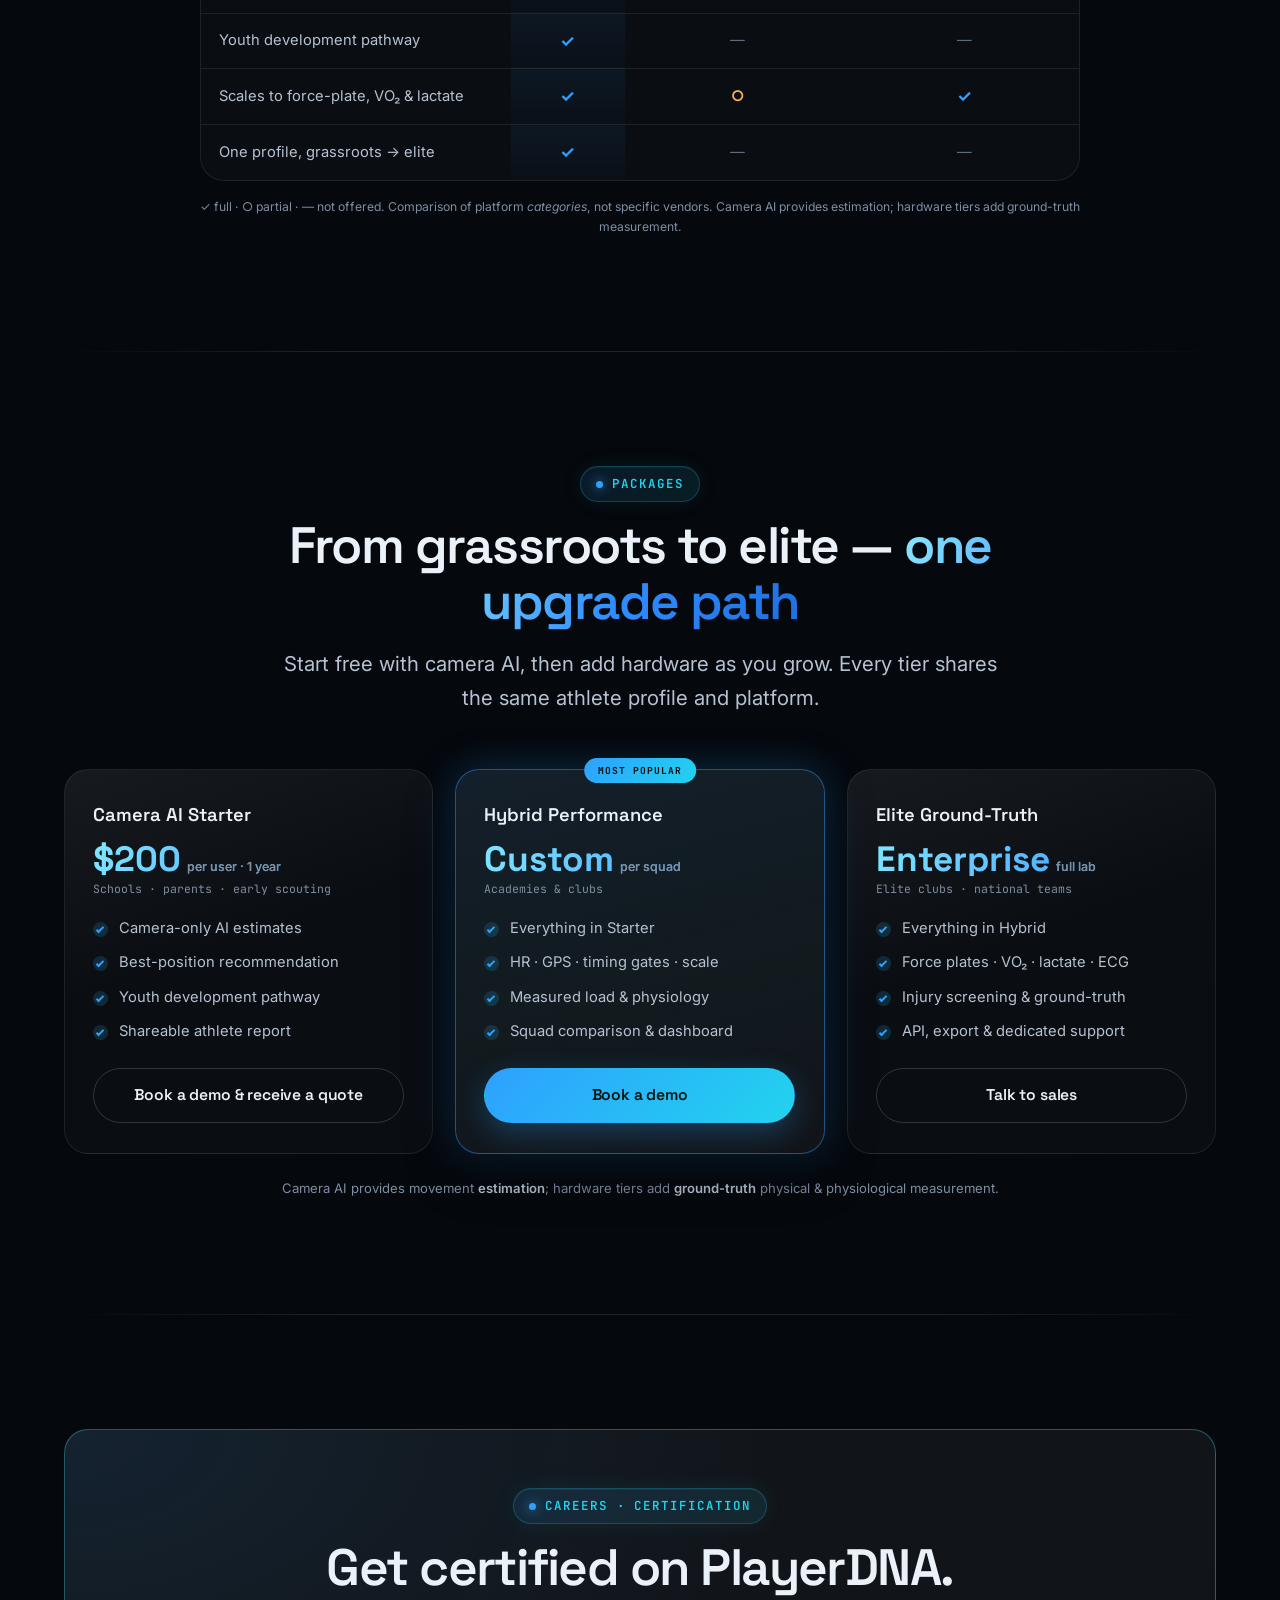
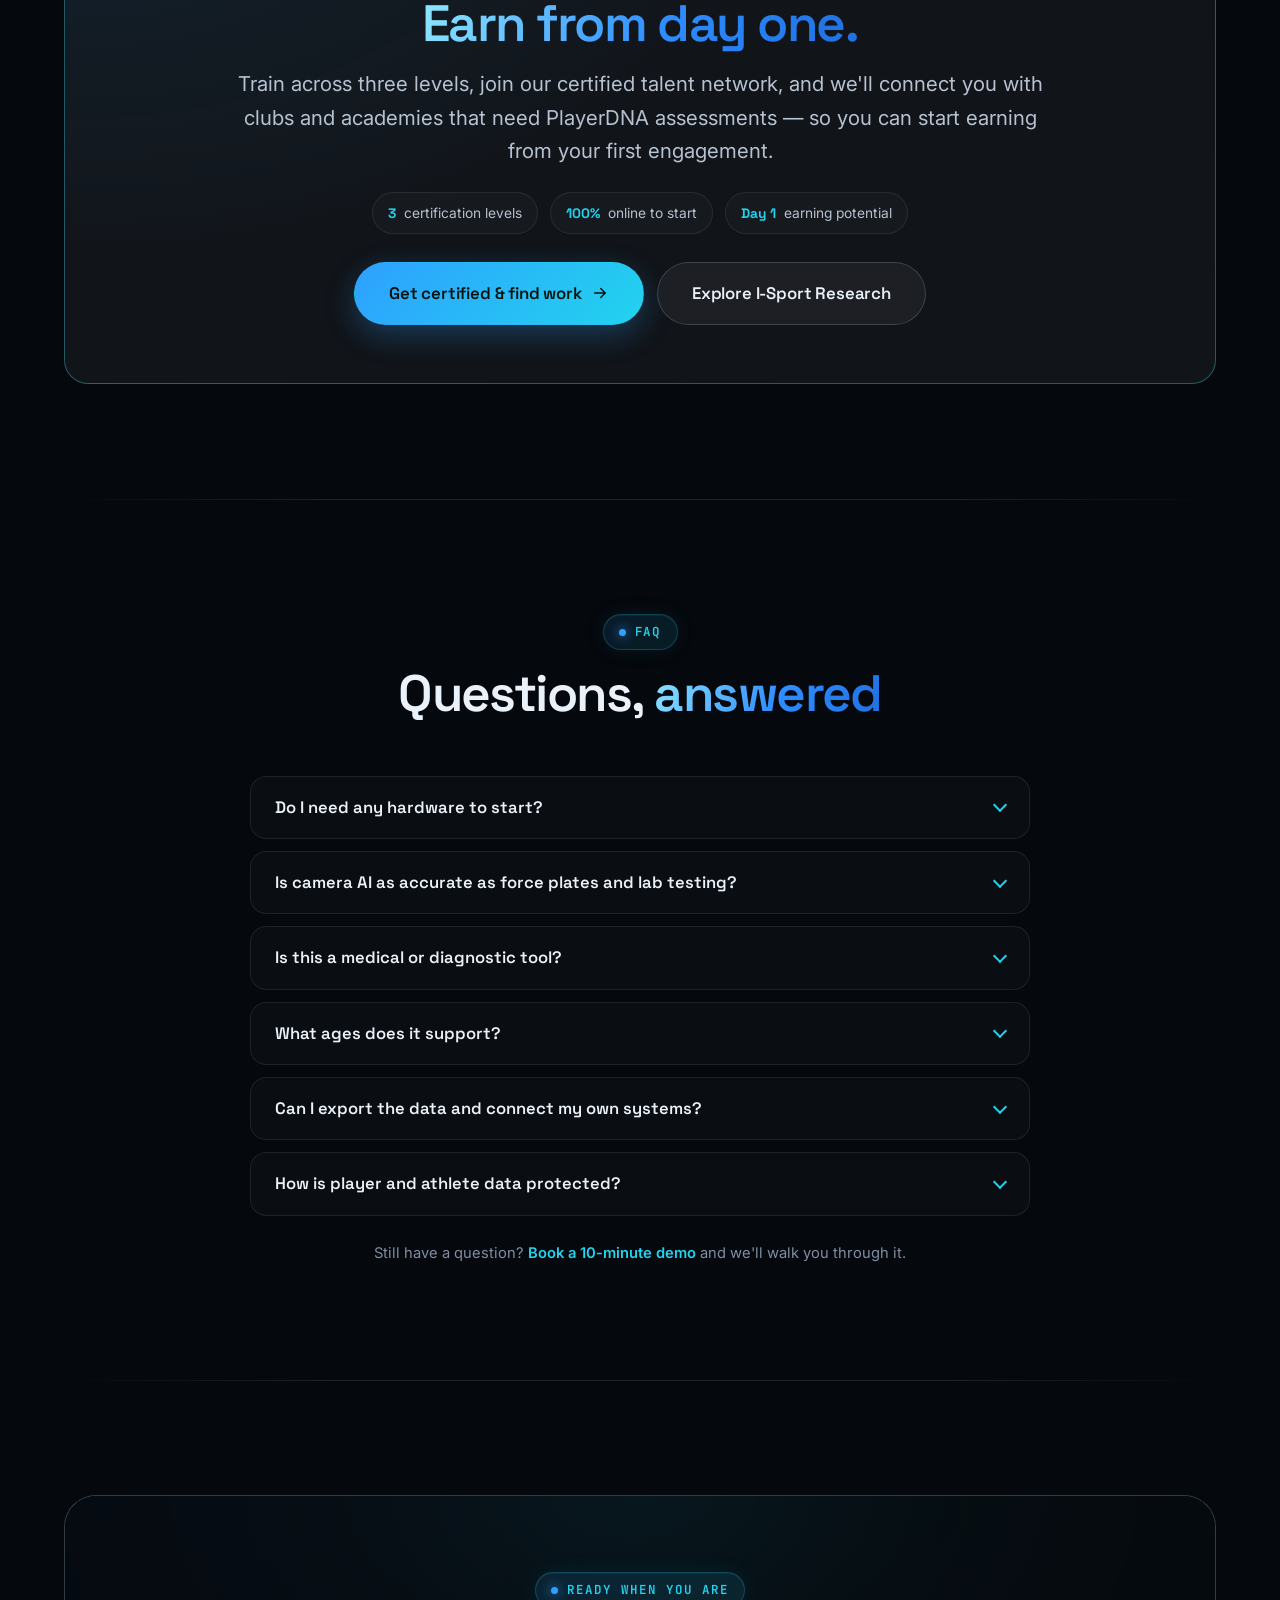
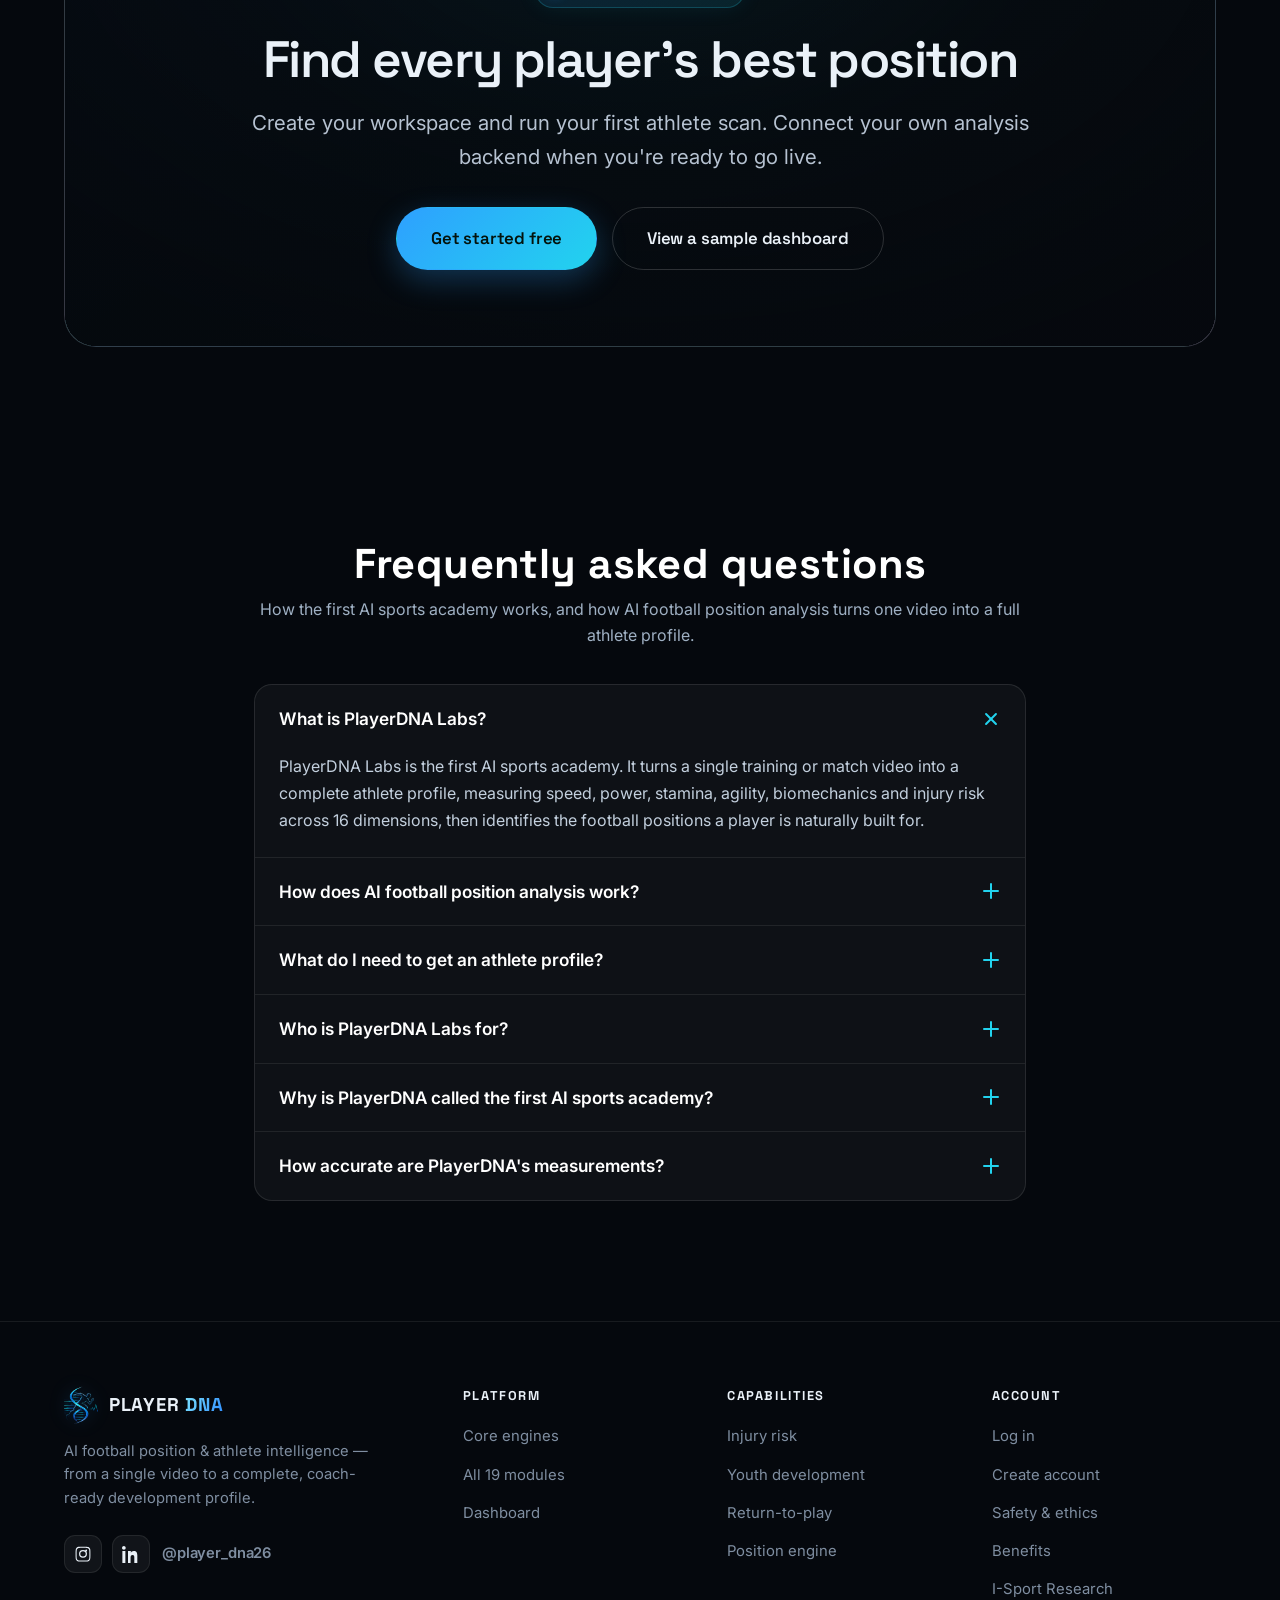
==== commit 17154854: "Perf/CWV: defer scripts + image dimensions (reduce CLS, faster TTI) - index.html: add defer to i18n." ====
--- a/index.html
+++ b/index.html
@@ -39,7 +39,7 @@
   <div class="loader" id="loader" role="status" aria-label="Loading PlayerDNA intelligence">
     <div class="loader-inner">
       <div class="loader-brand">
-        <img class="loader-logo" src="assets/img/logo-full.png" alt="PLAYER DNA — AI Solutions for Athletes" />
+        <img class="loader-logo" src="assets/img/logo-full.png" alt="PLAYER DNA — AI Solutions for Athletes" width="760" height="601" />
       </div>
       <div class="loader-scan">
         <div class="hud-grid"></div>
@@ -97,7 +97,7 @@
   <header class="nav">
     <div class="container">
       <a class="brand" href="#" aria-label="PlayerDNA Labs home">
-        <img class="logo-mark" src="assets/img/logo-mark-core.png" alt="" />
+        <img class="logo-mark" src="assets/img/logo-mark-core.png" alt="" width="214" height="240" />
         <span>PLAYER <b>DNA</b></span>
       </a>
       <nav class="nav-links" aria-label="Primary">
@@ -291,7 +291,7 @@
             <span class="fb-3d">
               <span class="fb-face fb-cover-face">
                 <span class="fb-cover-glow"></span>
-                <img class="fb-cover-logo" src="assets/img/logo-mark-core.png" alt="" />
+                <img class="fb-cover-logo" src="assets/img/logo-mark-core.png" alt="" width="214" height="240" />
                 <span class="fb-cover-kicker">PLAYER DNA</span>
                 <span class="fb-cover-title">THE ATHLETE<br>PLAYBOOK</span>
                 <span class="fb-cover-line"></span>
@@ -336,7 +336,7 @@
         <div class="bk-templates" id="bkTemplates" hidden>
           <!-- 0 · COVER -->
           <div class="bk-tpl"><div class="fb-cover-bg"><div class="fb-cover-inner">
-            <img src="assets/img/logo-full.png" alt="PLAYER DNA" class="fb-pg-logo" />
+            <img src="assets/img/logo-full.png" alt="PLAYER DNA" class="fb-pg-logo" width="760" height="601" />
             <div class="fb-cover-h1">THE ATHLETE PLAYBOOK</div>
             <p class="fb-cover-tag">Discover the position you were built for.</p>
             <span class="fb-cover-foot">AI Solutions for Athletes</span>
@@ -1689,7 +1689,7 @@
     <div class="container">
       <div class="footer-grid">
         <div>
-          <a class="brand" href="#"><img class="logo-mark" src="assets/img/logo-mark-core.png" alt="" /><span>PLAYER <b>DNA</b></span></a>
+          <a class="brand" href="#"><img class="logo-mark" src="assets/img/logo-mark-core.png" alt="" width="214" height="240" /><span>PLAYER <b>DNA</b></span></a>
           <p data-i18n="footer.tagline">AI football position &amp; athlete intelligence — from a single video to a complete, coach-ready development profile.</p>
           <div class="socials mt-2">
             <a href="https://www.instagram.com/player_dna26" target="_blank" rel="noopener" aria-label="PlayerDNA on Instagram" title="@player_dna26 on Instagram"><svg width="18" height="18" viewBox="0 0 24 24" fill="currentColor"><path d="M12 2.2c3.2 0 3.6 0 4.9.1 1.2.1 1.8.3 2.2.4.6.2 1 .5 1.4.9.4.4.7.8.9 1.4.2.4.4 1 .4 2.2.1 1.3.1 1.7.1 4.9s0 3.6-.1 4.9c-.1 1.2-.3 1.8-.4 2.2-.2.6-.5 1-.9 1.4-.4.4-.8.7-1.4.9-.4.2-1 .4-2.2.4-1.3.1-1.7.1-4.9.1s-3.6 0-4.9-.1c-1.2-.1-1.8-.3-2.2-.4-.6-.2-1-.5-1.4-.9-.4-.4-.7-.8-.9-1.4-.2-.4-.4-1-.4-2.2-.1-1.3-.1-1.7-.1-4.9s0-3.6.1-4.9c.1-1.2.3-1.8.4-2.2.2-.6.5-1 .9-1.4.4-.4.8-.7 1.4-.9.4-.2 1-.4 2.2-.4 1.3-.1 1.7-.1 4.9-.1zm0 1.6c-3.1 0-3.5 0-4.7.1-.9 0-1.4.2-1.7.3-.4.2-.7.4-1 .7-.3.3-.5.6-.7 1-.1.3-.3.8-.3 1.7-.1 1.2-.1 1.6-.1 4.7s0 3.5.1 4.7c0 .9.2 1.4.3 1.7.2.4.4.7.7 1 .3.3.6.5 1 .7.3.1.8.3 1.7.3 1.2.1 1.6.1 4.7.1s3.5 0 4.7-.1c.9 0 1.4-.2 1.7-.3.4-.2.7-.4 1-.7.3-.3.5-.6.7-1 .1-.3.3-.8.3-1.7.1-1.2.1-1.6.1-4.7s0-3.5-.1-4.7c0-.9-.2-1.4-.3-1.7-.2-.4-.4-.7-.7-1-.3-.3-.6-.5-1-.7-.3-.1-.8-.3-1.7-.3-1.2-.1-1.6-.1-4.7-.1zm0 2.7a5.3 5.3 0 1 1 0 10.6 5.3 5.3 0 0 1 0-10.6zm0 1.7a3.6 3.6 0 1 0 0 7.2 3.6 3.6 0 0 0 0-7.2zm5.5-.9a1.2 1.2 0 1 1-2.4 0 1.2 1.2 0 0 1 2.4 0z"/></svg></a>
@@ -1852,8 +1852,8 @@
     </div>
   </div>
 
-  <script src="assets/js/i18n.js"></script>
-  <script src="assets/js/main.js"></script>
-  <script src="assets/js/chatbot.js"></script>
+  <script src="assets/js/i18n.js" defer></script>
+  <script src="assets/js/main.js" defer></script>
+  <script src="assets/js/chatbot.js" defer></script>
 </body>
 </html>
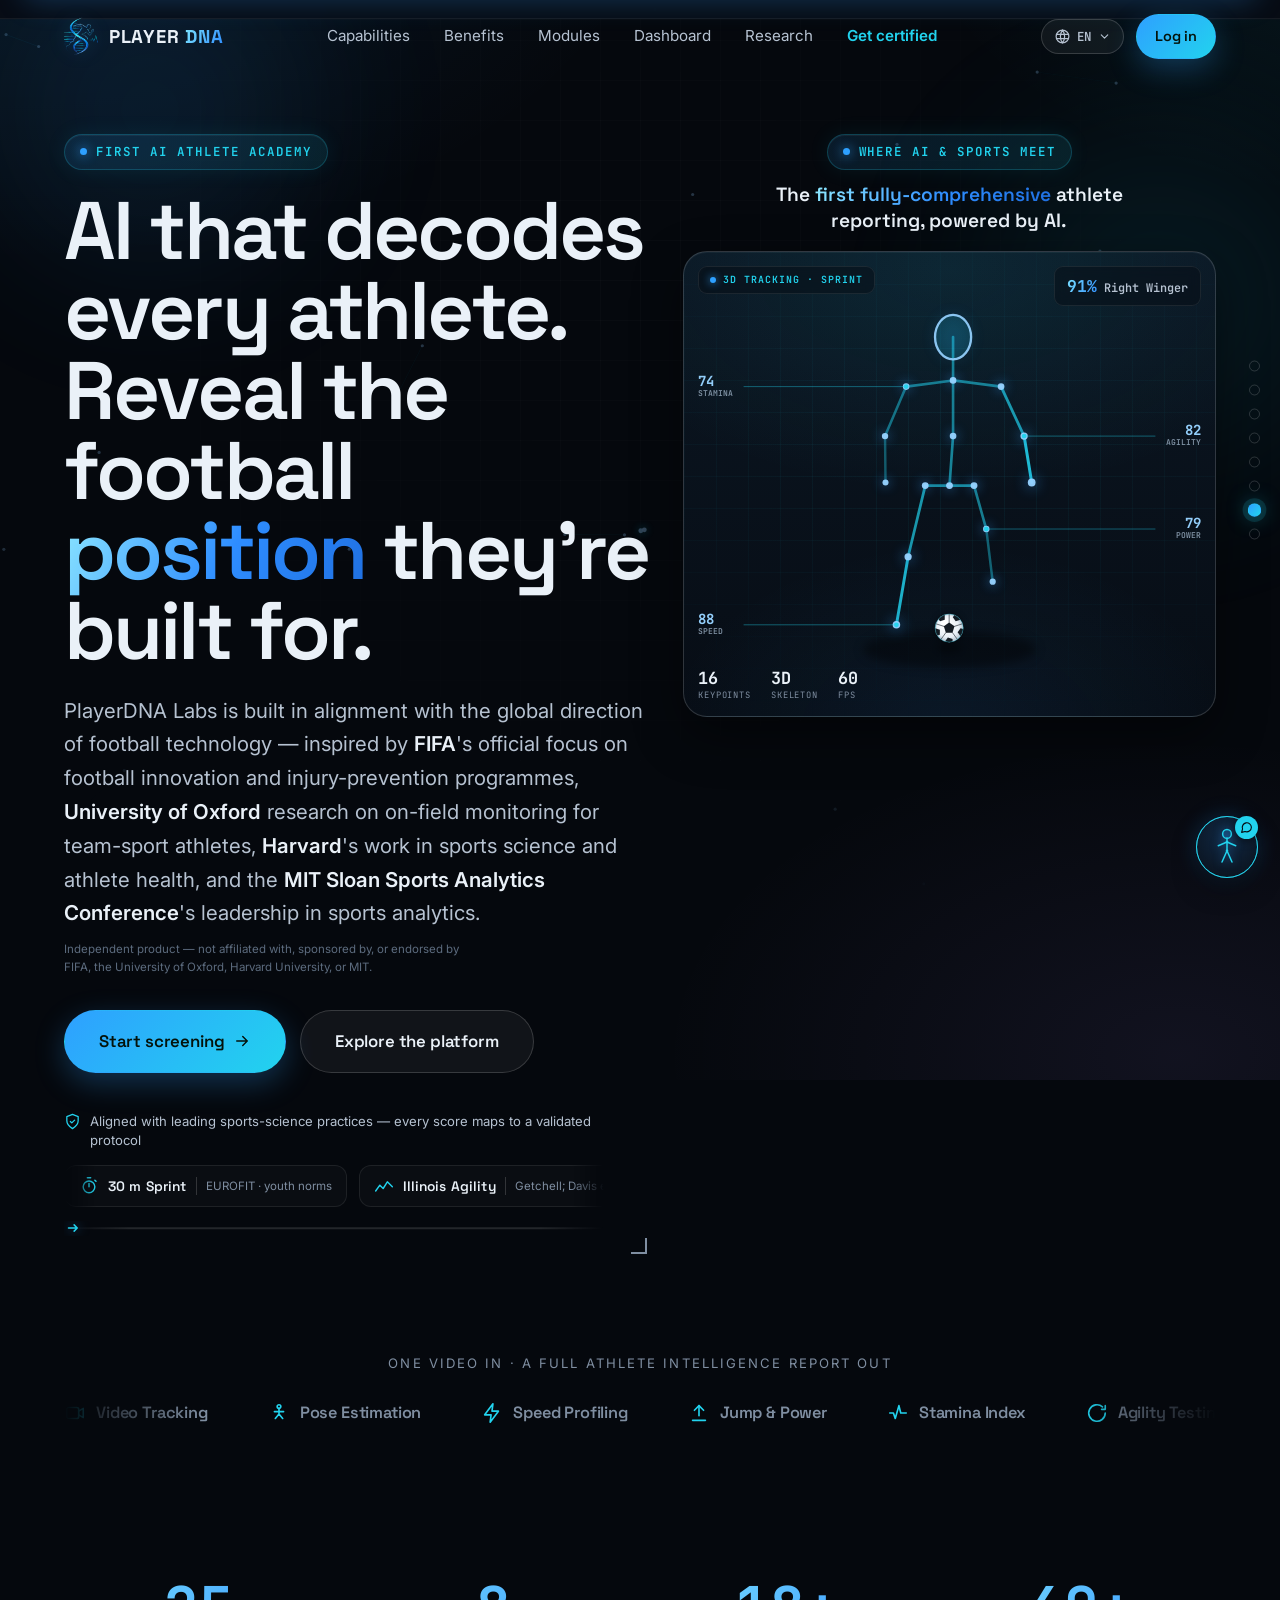
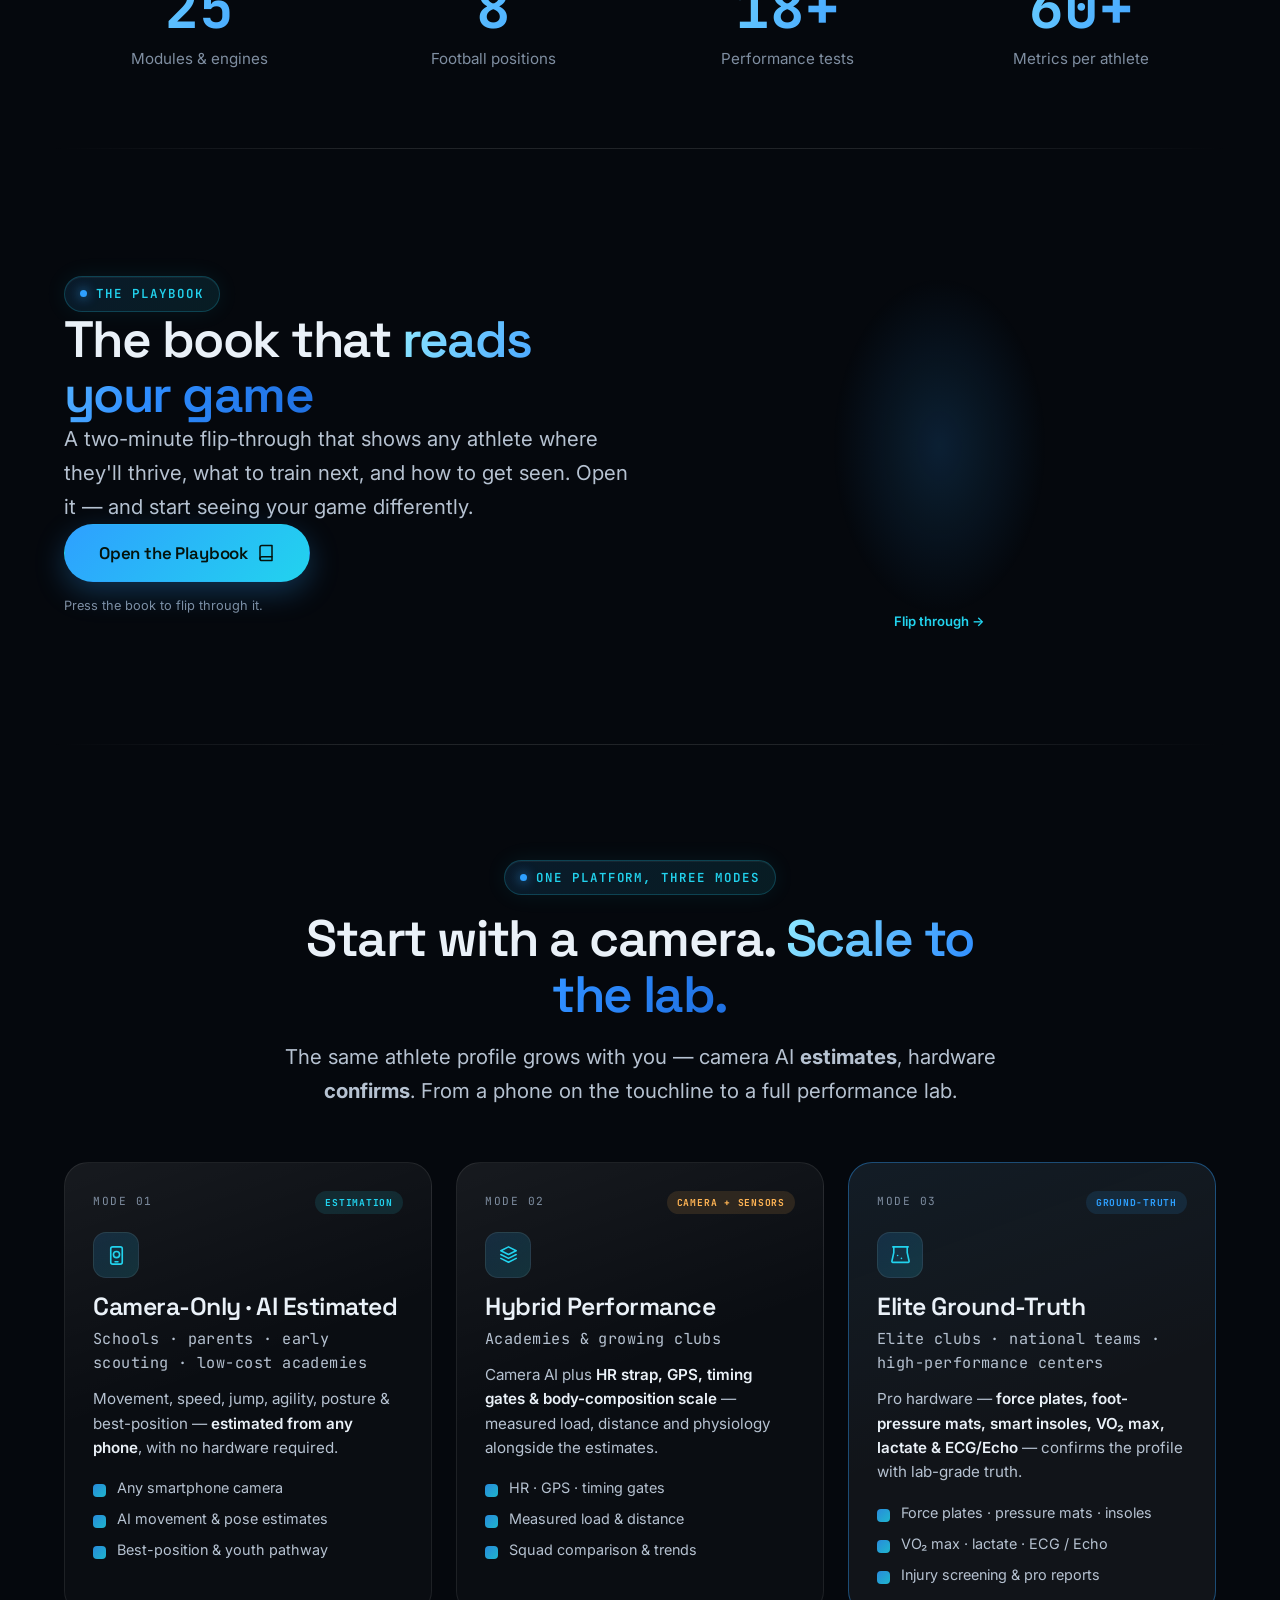
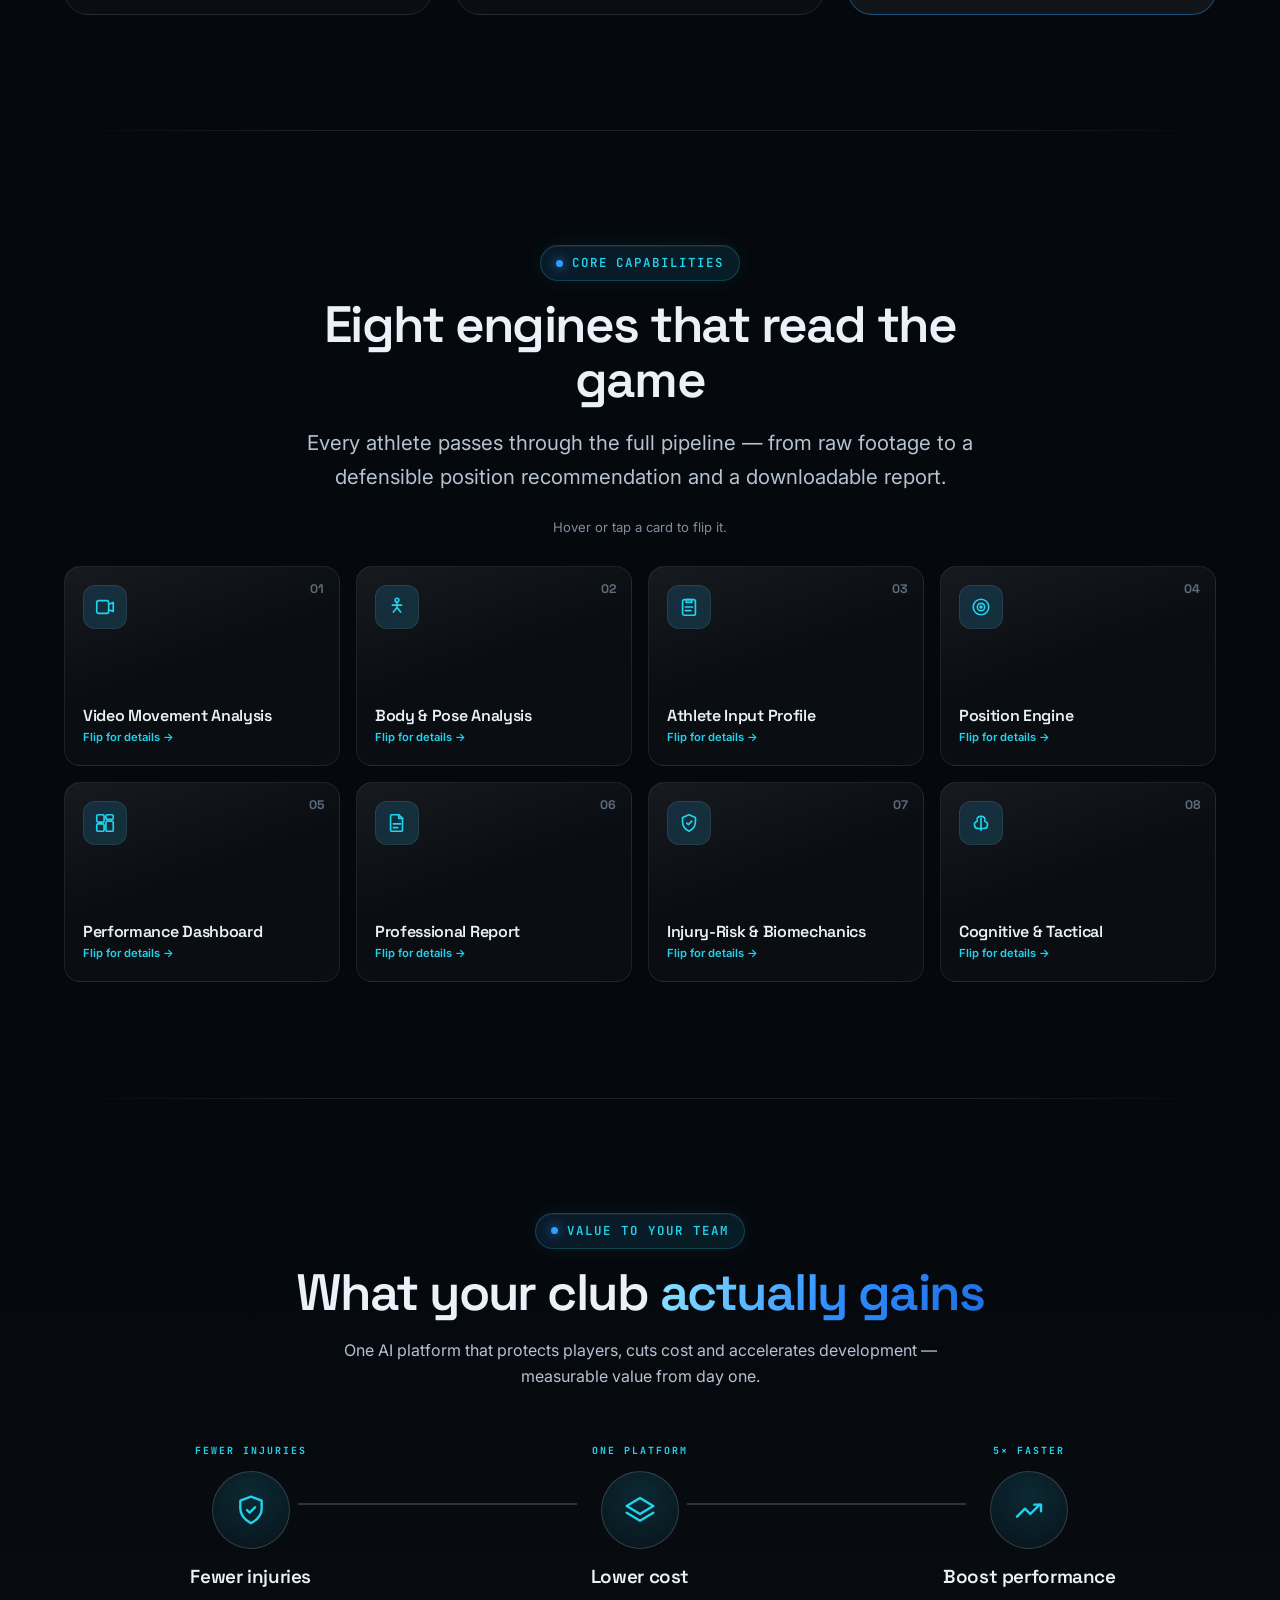
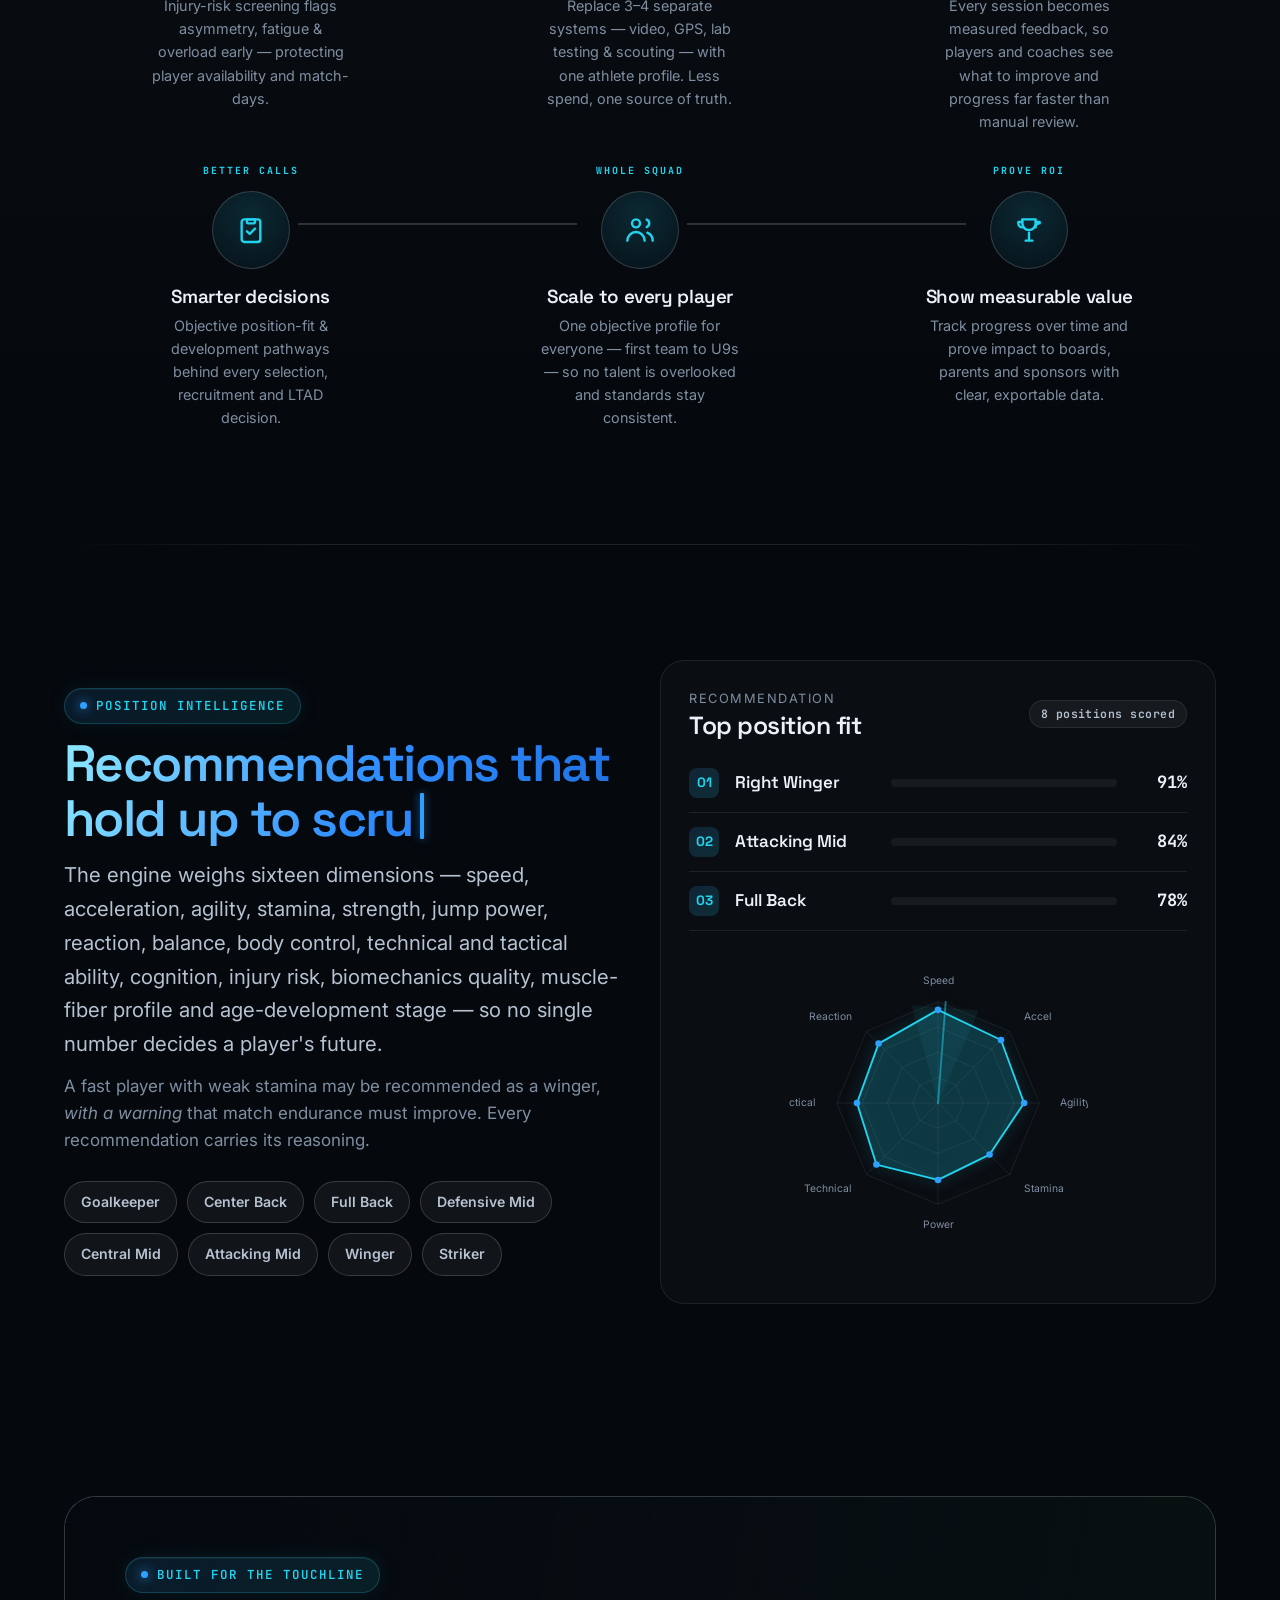
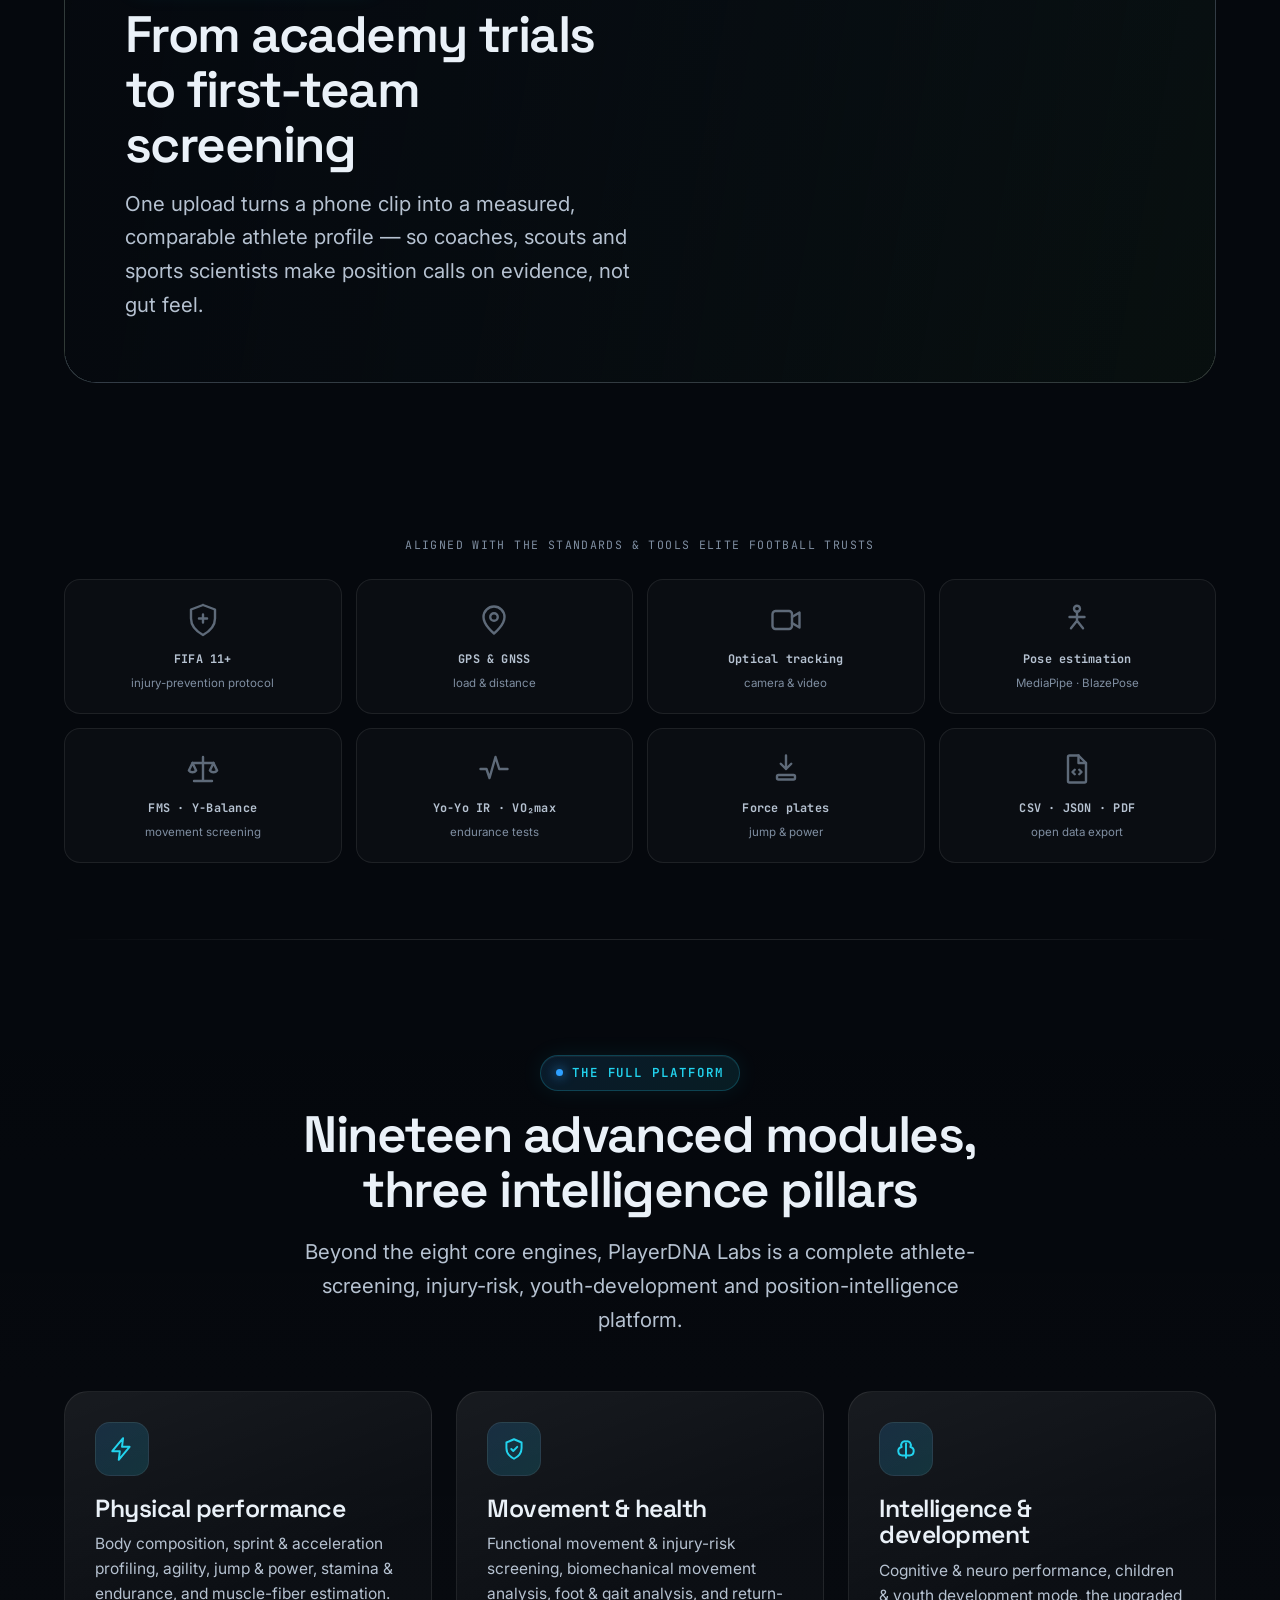
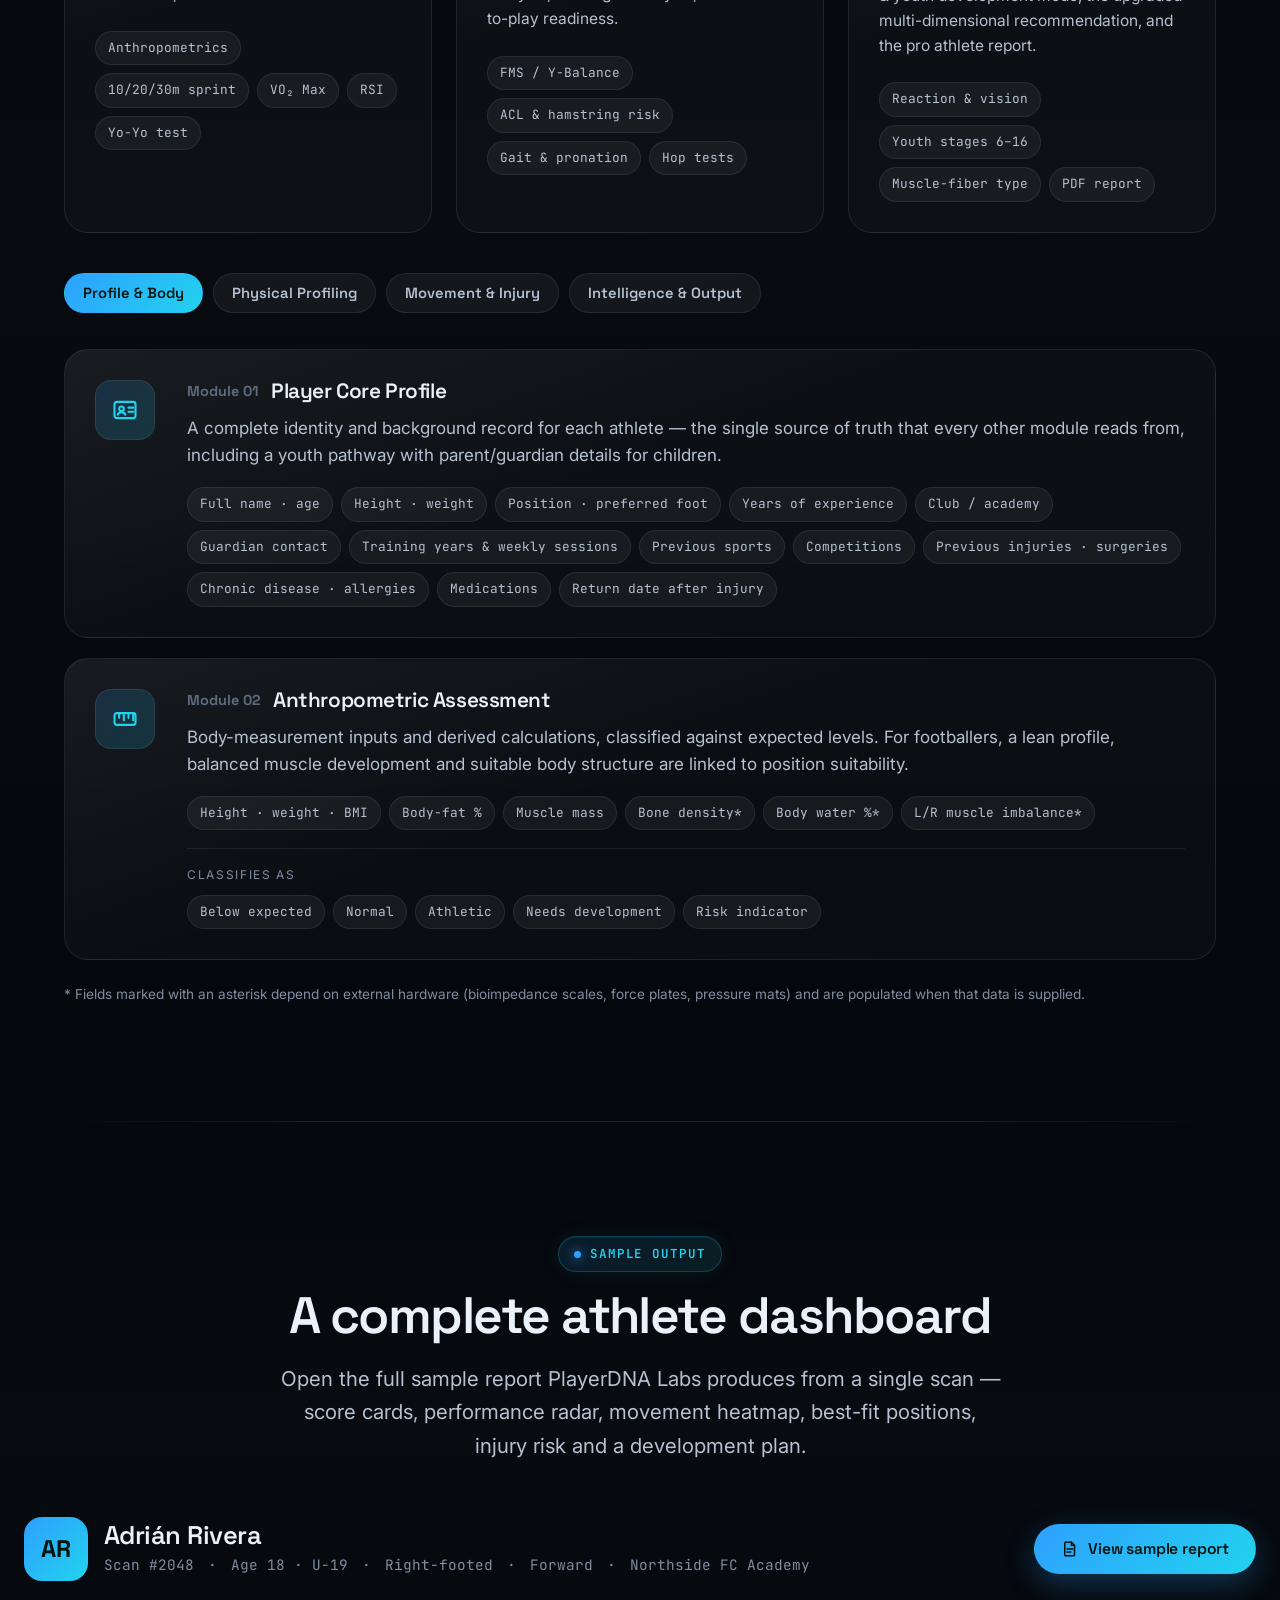
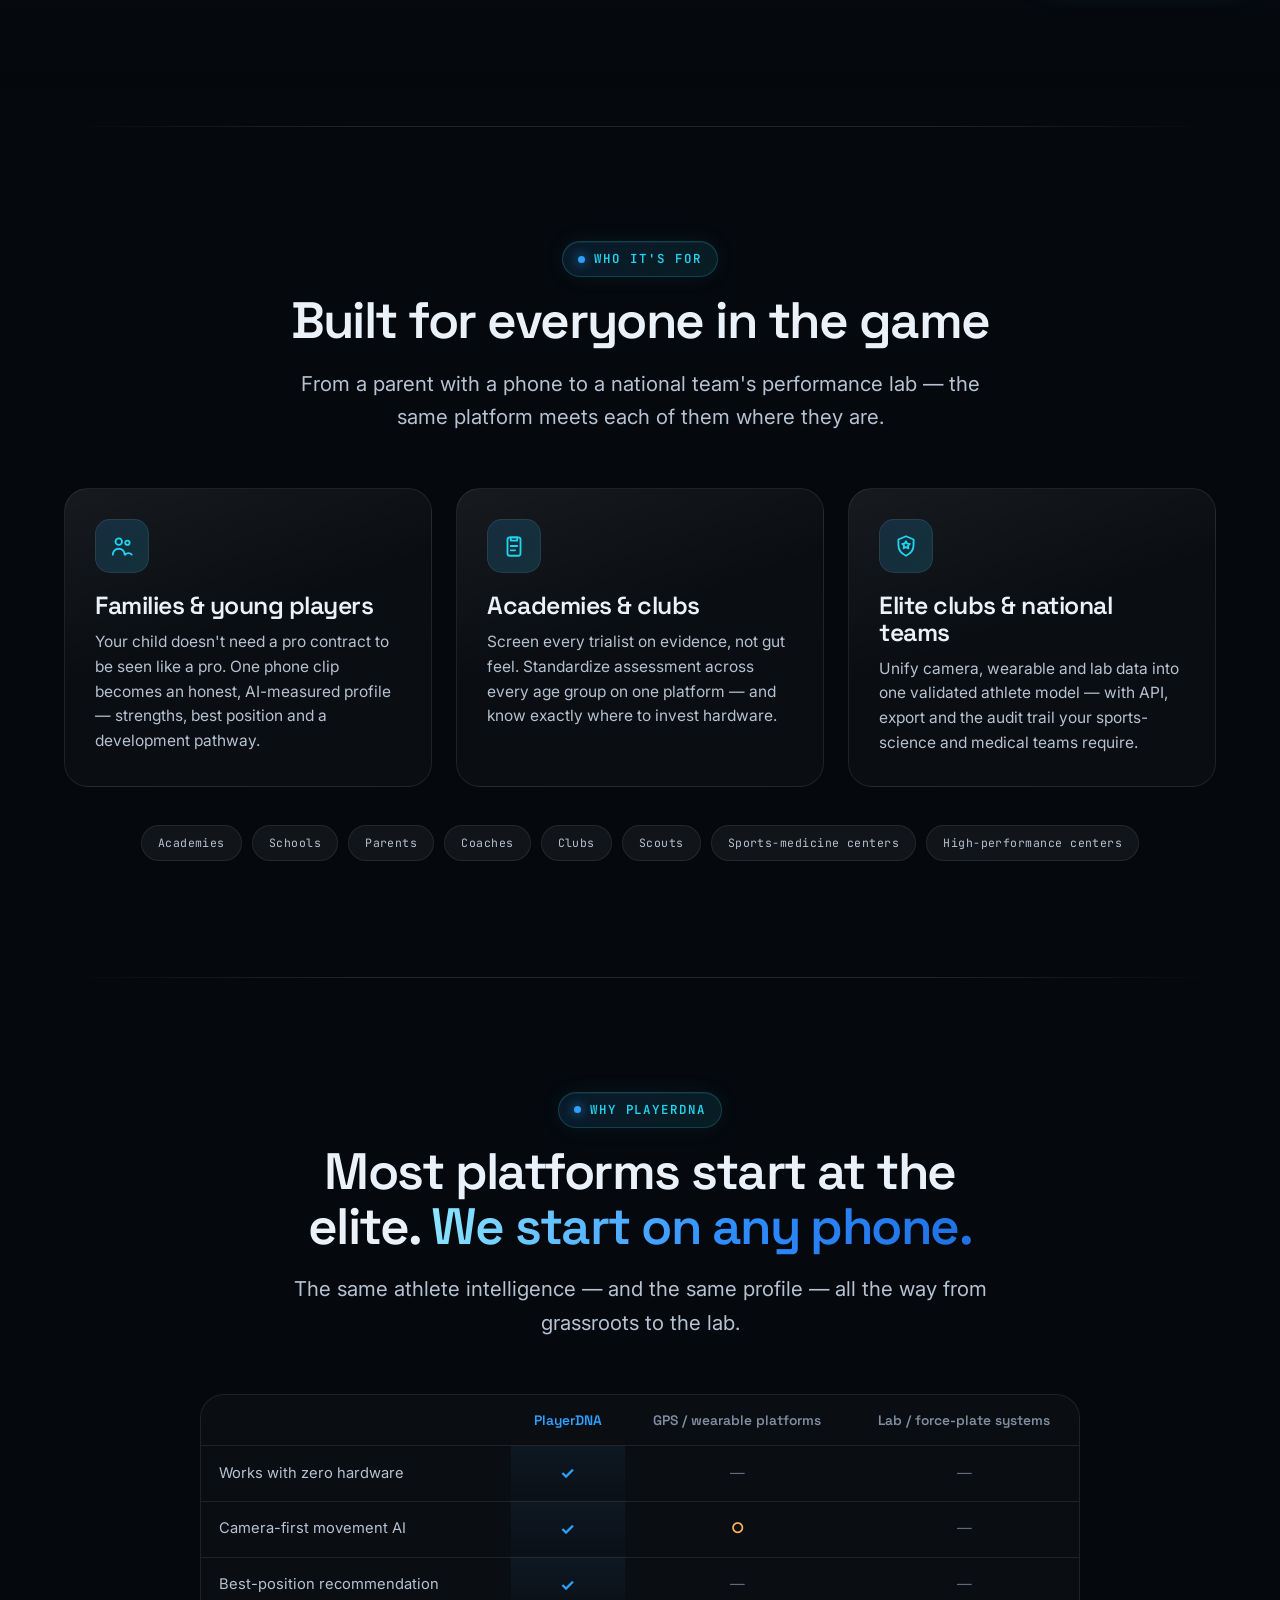
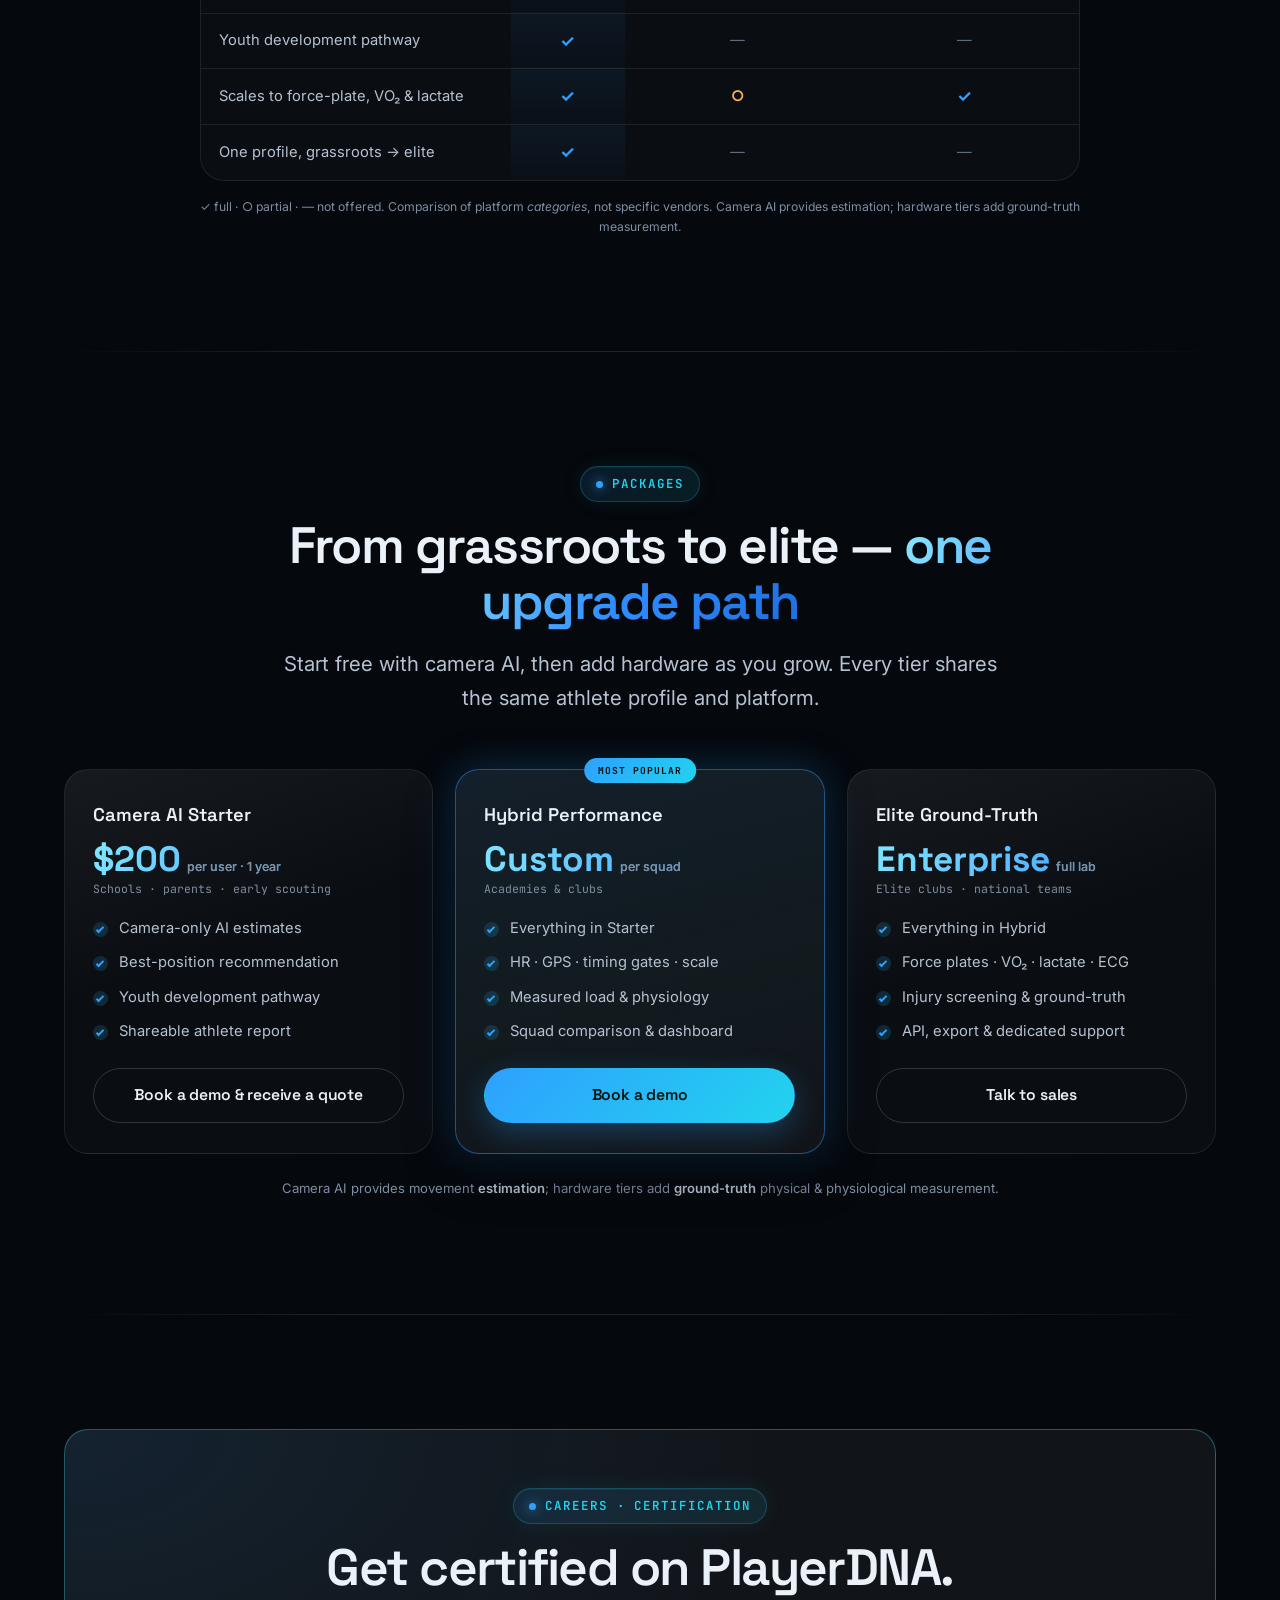
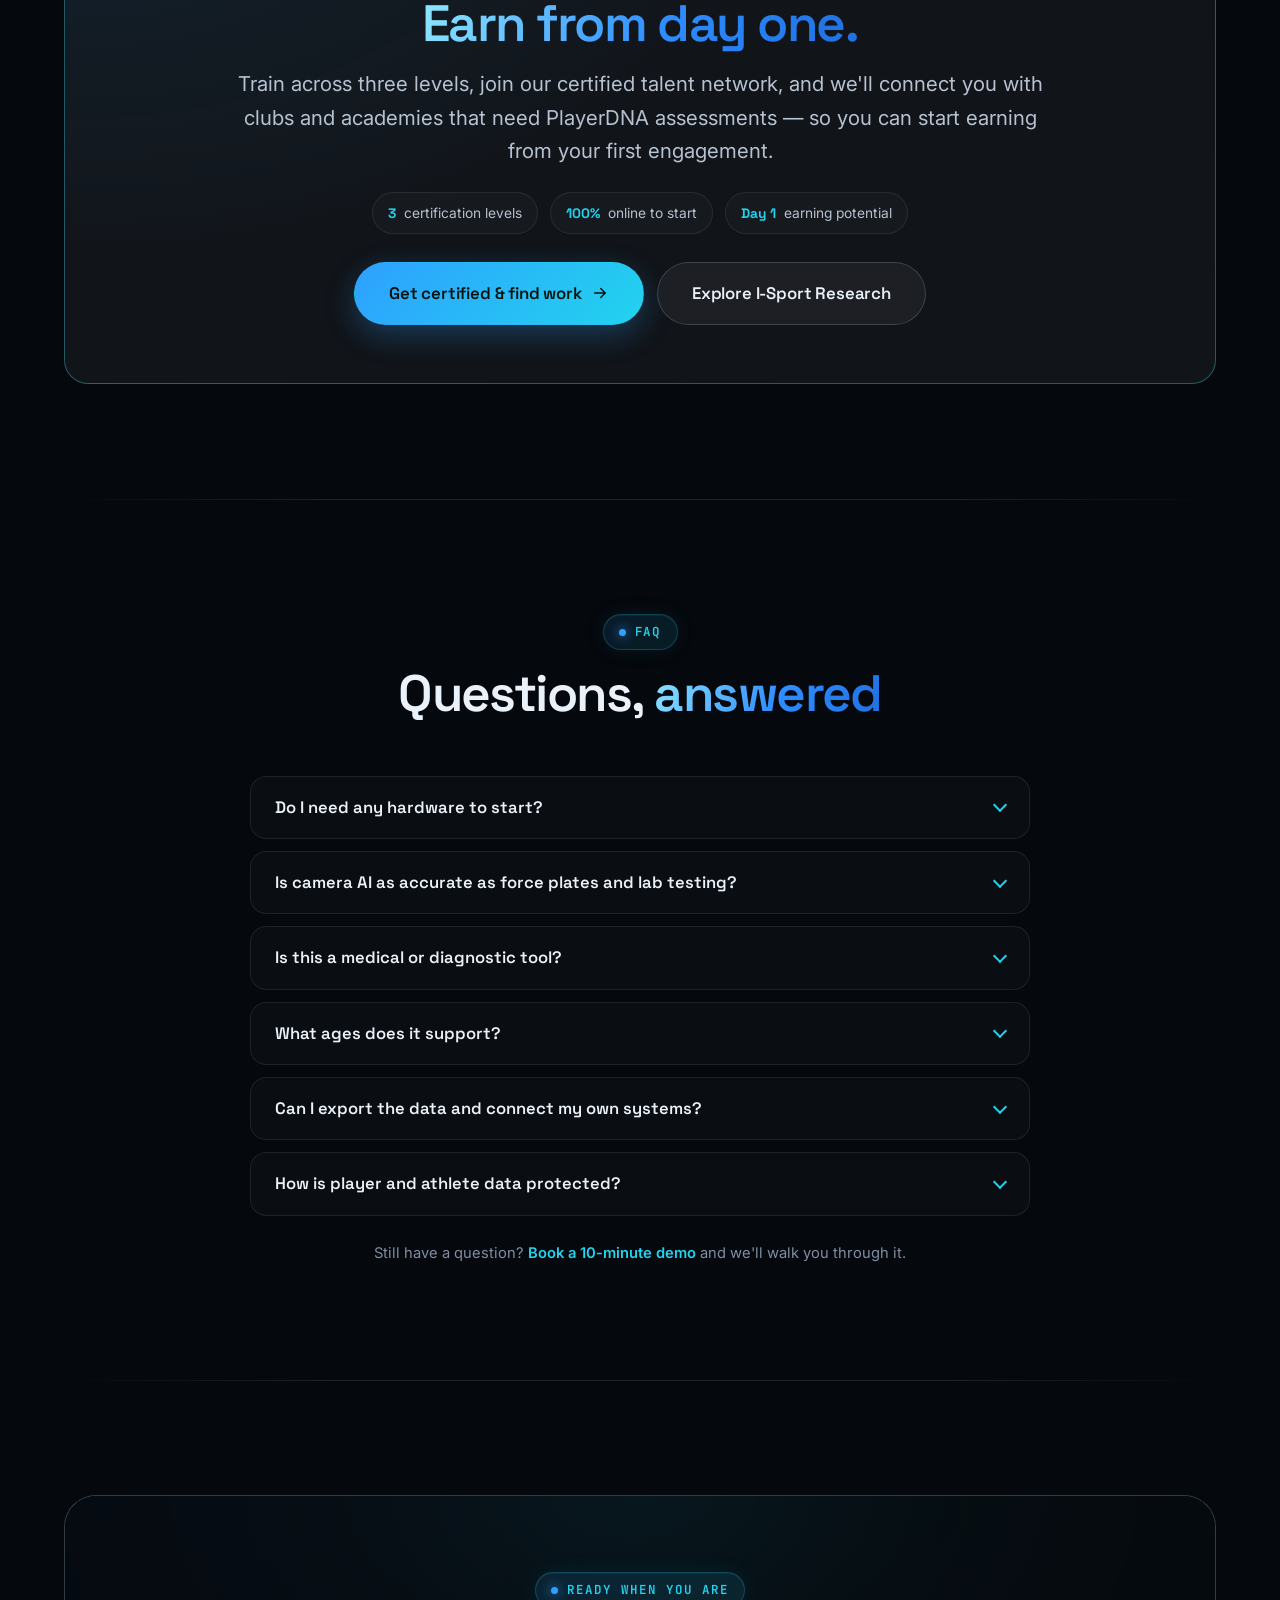
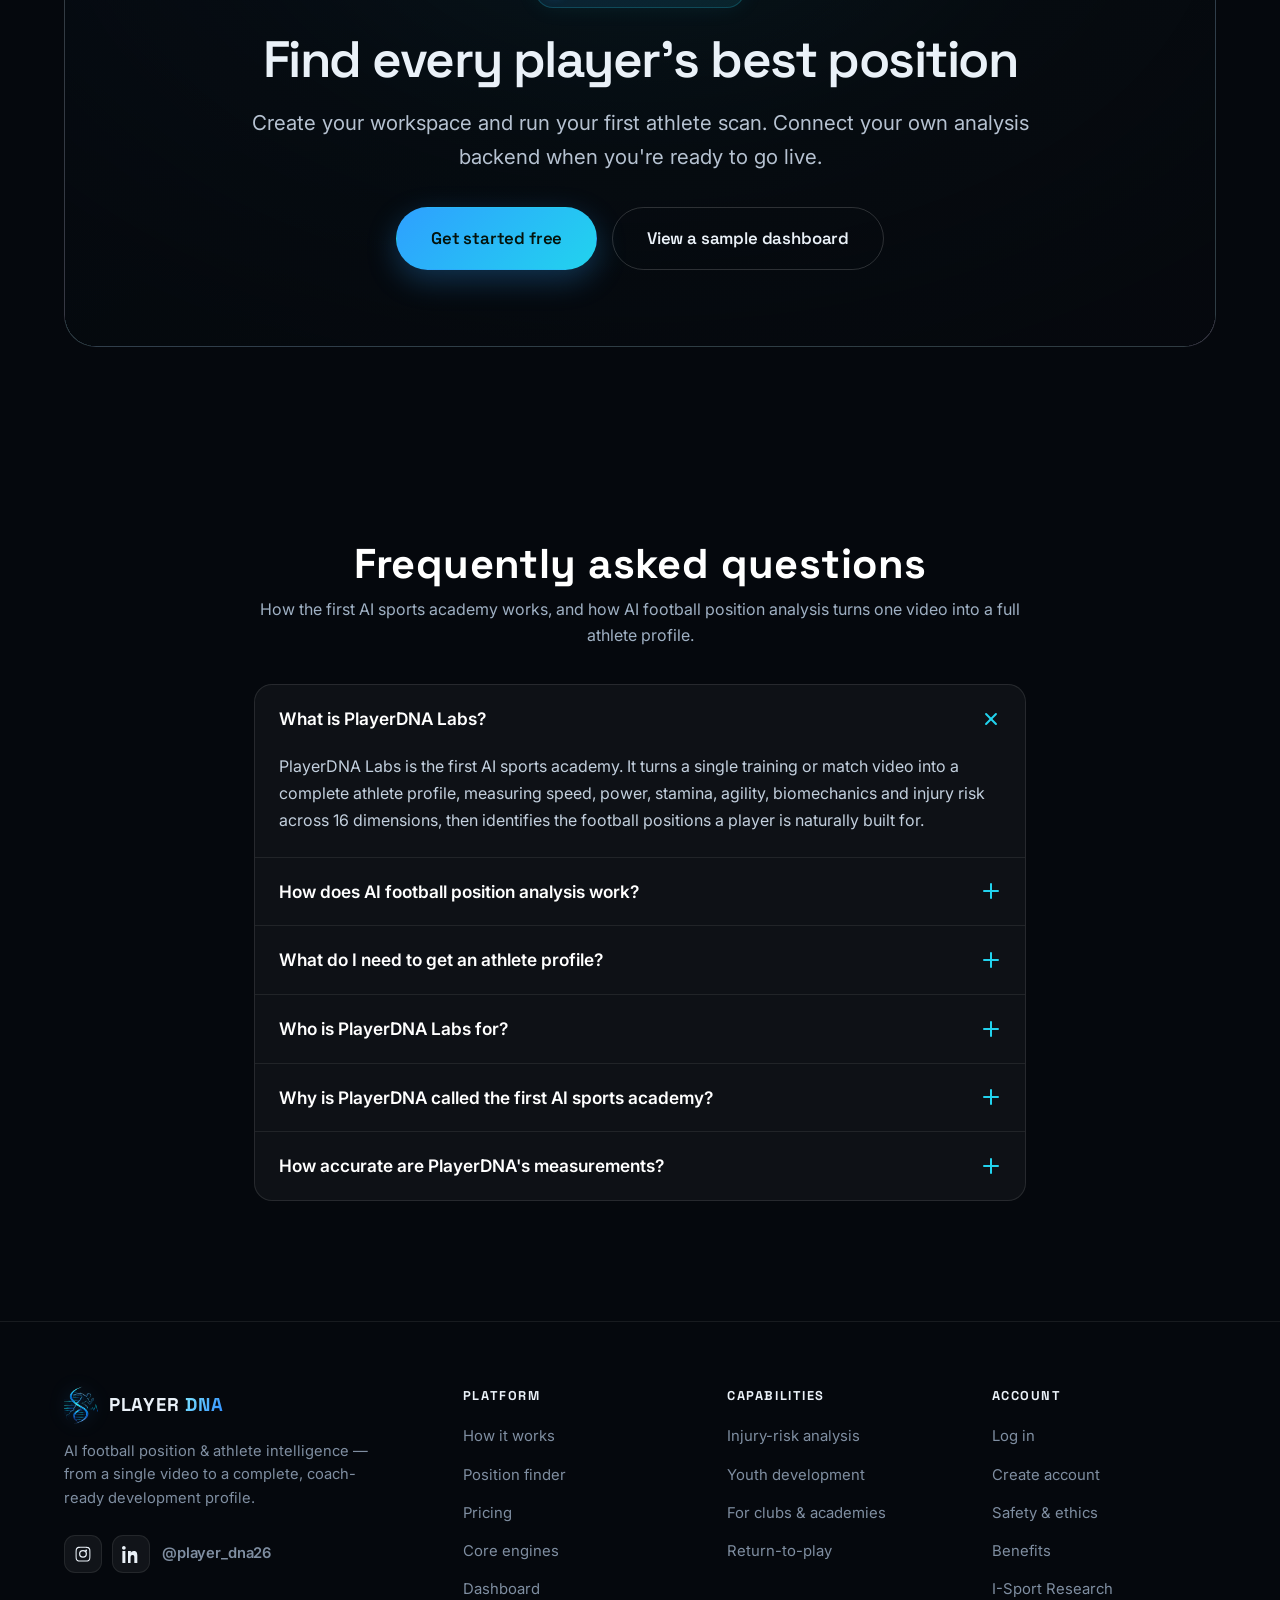
==== commit b85c2906: "Add 6 SEO landing pages + wire into sitemap/footer (growth plan step 3-4) New clean-URL pages (slug/" ====
--- a/index.html
+++ b/index.html
@@ -1700,18 +1700,20 @@
         <div>
           <h5 data-i18n="footer.platform">Platform</h5>
           <ul>
+            <li><a href="/how-it-works">How it works</a></li>
+            <li><a href="/football-position-finder">Position finder</a></li>
+            <li><a href="/pricing">Pricing</a></li>
             <li><a href="#capabilities">Core engines</a></li>
-            <li><a href="#modules">All 19 modules</a></li>
             <li><a href="#dashboard">Dashboard</a></li>
           </ul>
         </div>
         <div>
           <h5 data-i18n="footer.capabilities">Capabilities</h5>
           <ul>
-            <li><a href="#m08">Injury risk</a></li>
-            <li><a href="#m12">Youth development</a></li>
+            <li><a href="/injury-risk-analysis">Injury-risk analysis</a></li>
+            <li><a href="/youth-development">Youth development</a></li>
+            <li><a href="/for-clubs">For clubs &amp; academies</a></li>
             <li><a href="#m13">Return-to-play</a></li>
-            <li><a href="#m15">Position engine</a></li>
           </ul>
         </div>
         <div>
--- a/assets/css/styles.css
+++ b/assets/css/styles.css
@@ -1991,6 +1991,20 @@
 .cert-success-modal h2 { font-size: 1.5rem; margin-bottom: 8px; }
 .cert-success-modal .sub { color: var(--text-soft); margin-bottom: 22px; }
 @keyframes certPop { 0% { transform: scale(0.6); opacity: 0; } 60% { transform: scale(1.1); } 100% { transform: scale(1); opacity: 1; } }
+
+/* ===================== Landing pages (how-it-works, for-clubs, etc.) ===================== */
+.how-report { max-width: 640px; margin-inline: auto; }
+.how-report li { font-size: 0.98rem; }
+.cta-band { border-top: 1px solid var(--line); background: linear-gradient(180deg, color-mix(in srgb, var(--cyan) 6%, transparent), transparent 60%); }
+.lp-grid { display: grid; gap: 20px; grid-template-columns: 1fr; }
+@media (min-width: 760px) { .lp-grid.cols-2 { grid-template-columns: 1fr 1fr; } .lp-grid.cols-3 { grid-template-columns: repeat(3, 1fr); } }
+.lp-card { padding: 26px 24px; border-radius: var(--radius-lg, 22px); border: 1px solid var(--line); background: var(--surface); transition: border-color 0.3s, transform 0.3s; }
+.lp-card:hover { border-color: color-mix(in srgb, var(--cyan) 45%, var(--line)); transform: translateY(-4px); }
+.lp-card .lp-ic { width: 44px; height: 44px; border-radius: 12px; display: grid; place-items: center; background: rgba(46,160,255,0.1); border: 1px solid color-mix(in srgb, var(--cyan) 34%, var(--line)); color: var(--cyan); margin-bottom: 14px; }
+.lp-card .lp-ic svg { width: 22px; height: 22px; }
+.lp-card h3 { font-size: 1.12rem; margin-bottom: 7px; }
+.lp-card p { font-size: 0.94rem; color: var(--text-soft); line-height: 1.55; }
+.lp-note { max-width: 760px; margin: 18px auto 0; font-size: 0.8rem; color: var(--muted); text-align: center; line-height: 1.55; }
 
 /* ===================== Prerequisite: IAIDL Basic ===================== */
 .prereq-banner { display: flex; align-items: center; gap: 14px; margin-top: 28px; padding: 16px 20px; border-radius: var(--radius-lg, 22px); border: 1px solid color-mix(in srgb, var(--cyan) 32%, var(--line)); background: linear-gradient(120deg, color-mix(in srgb, var(--cyan) 9%, var(--surface)), var(--surface)); }
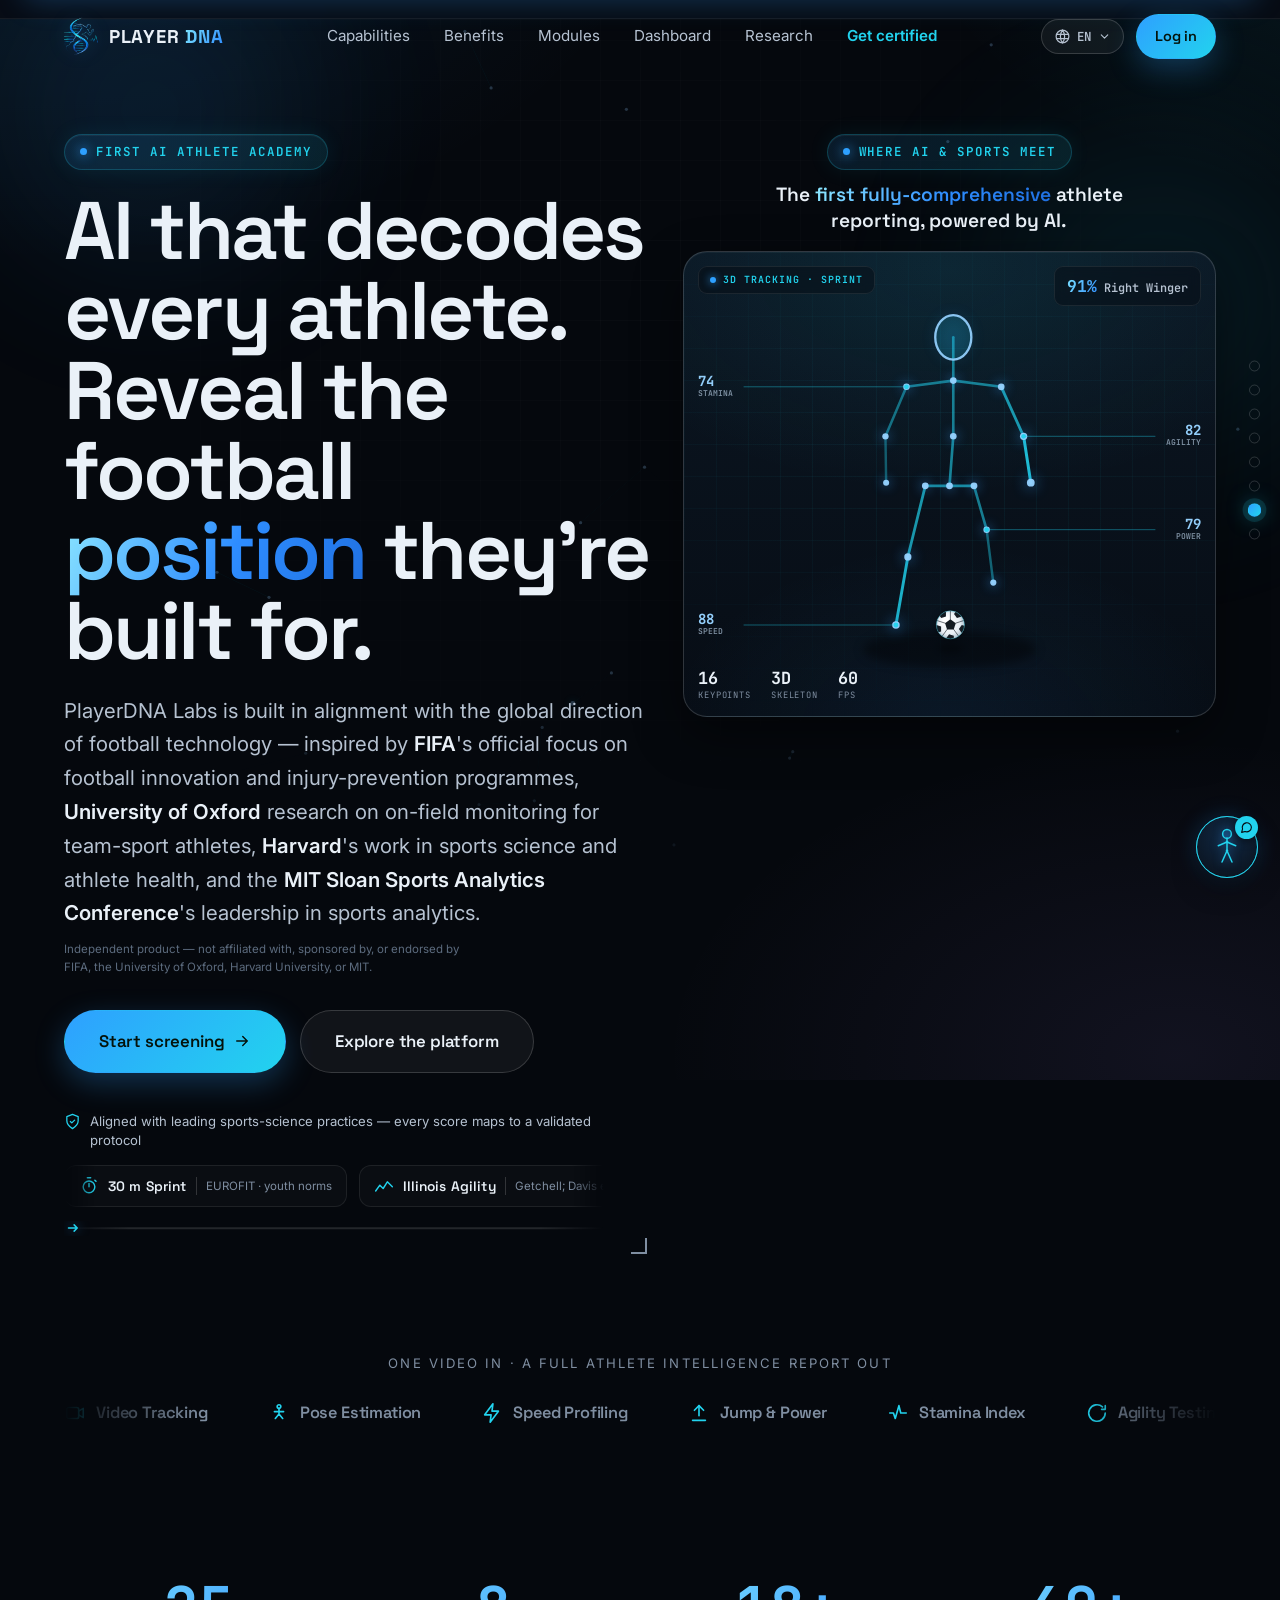
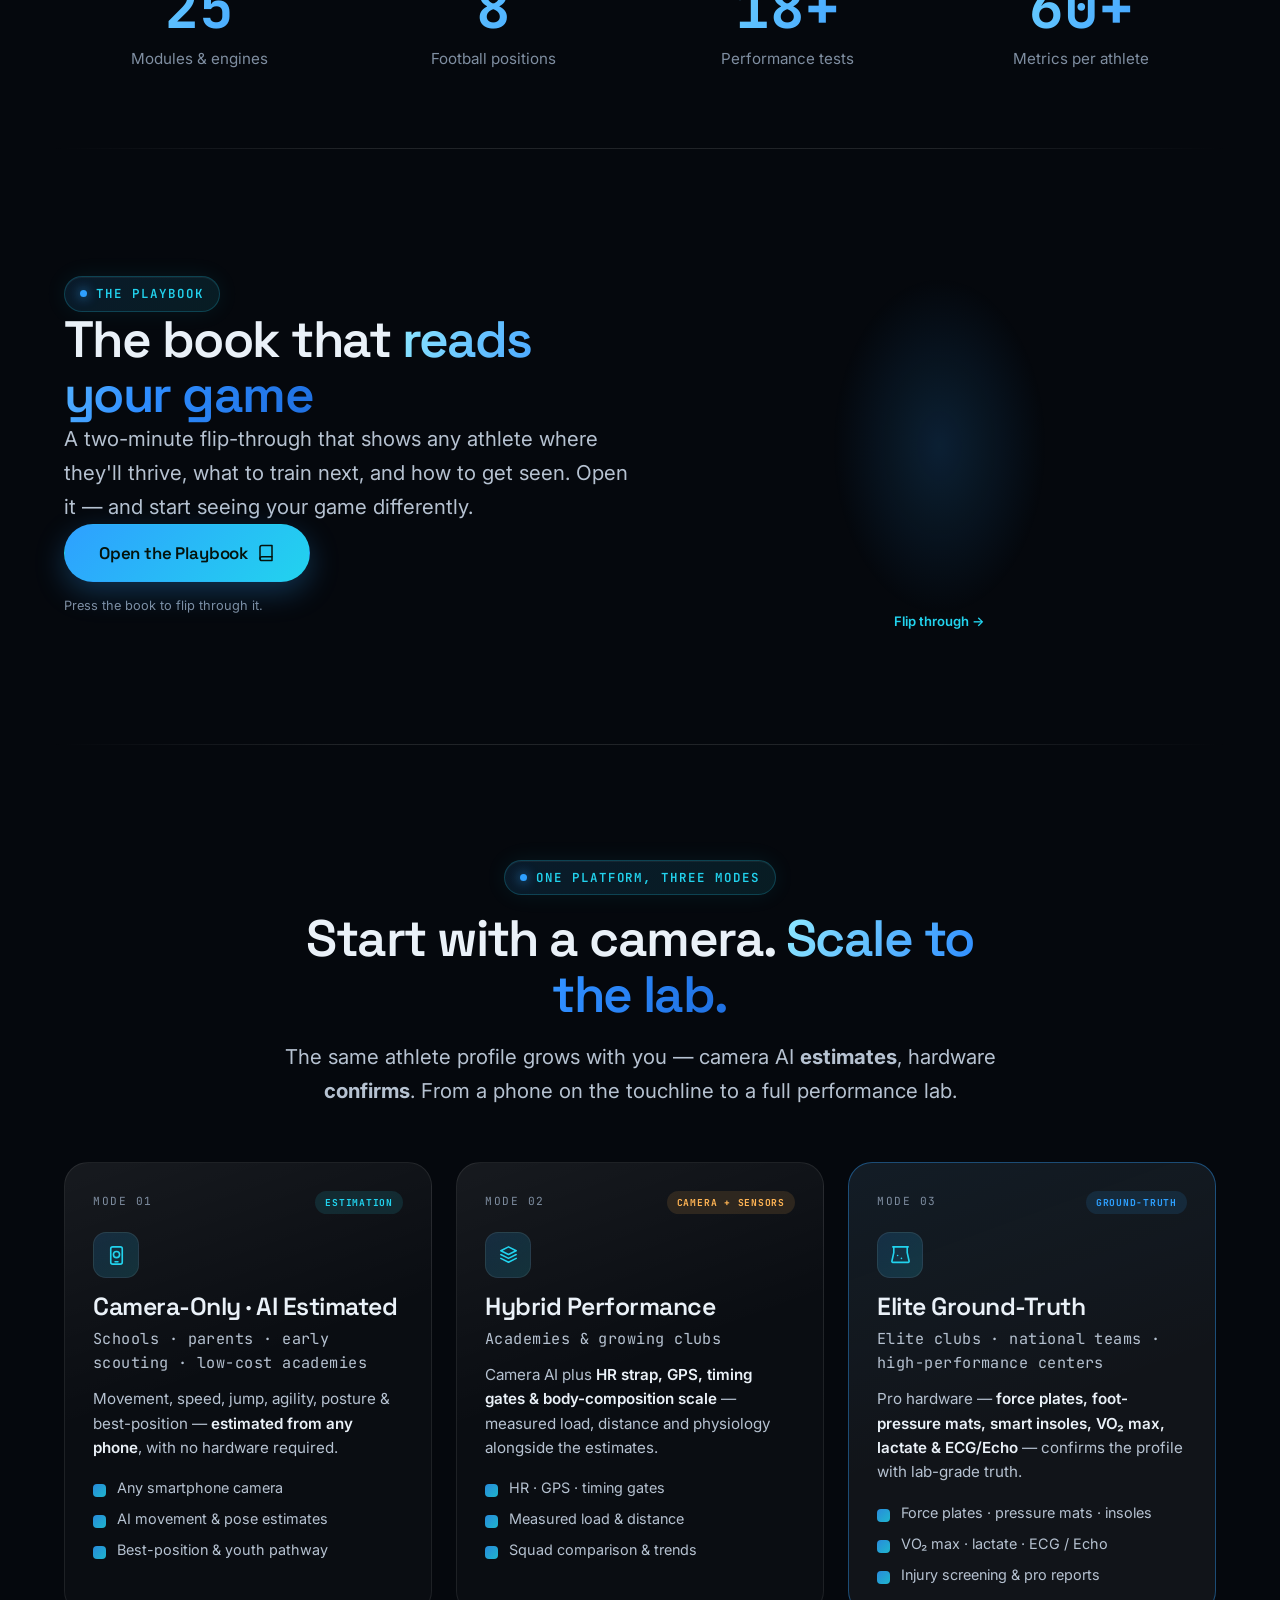
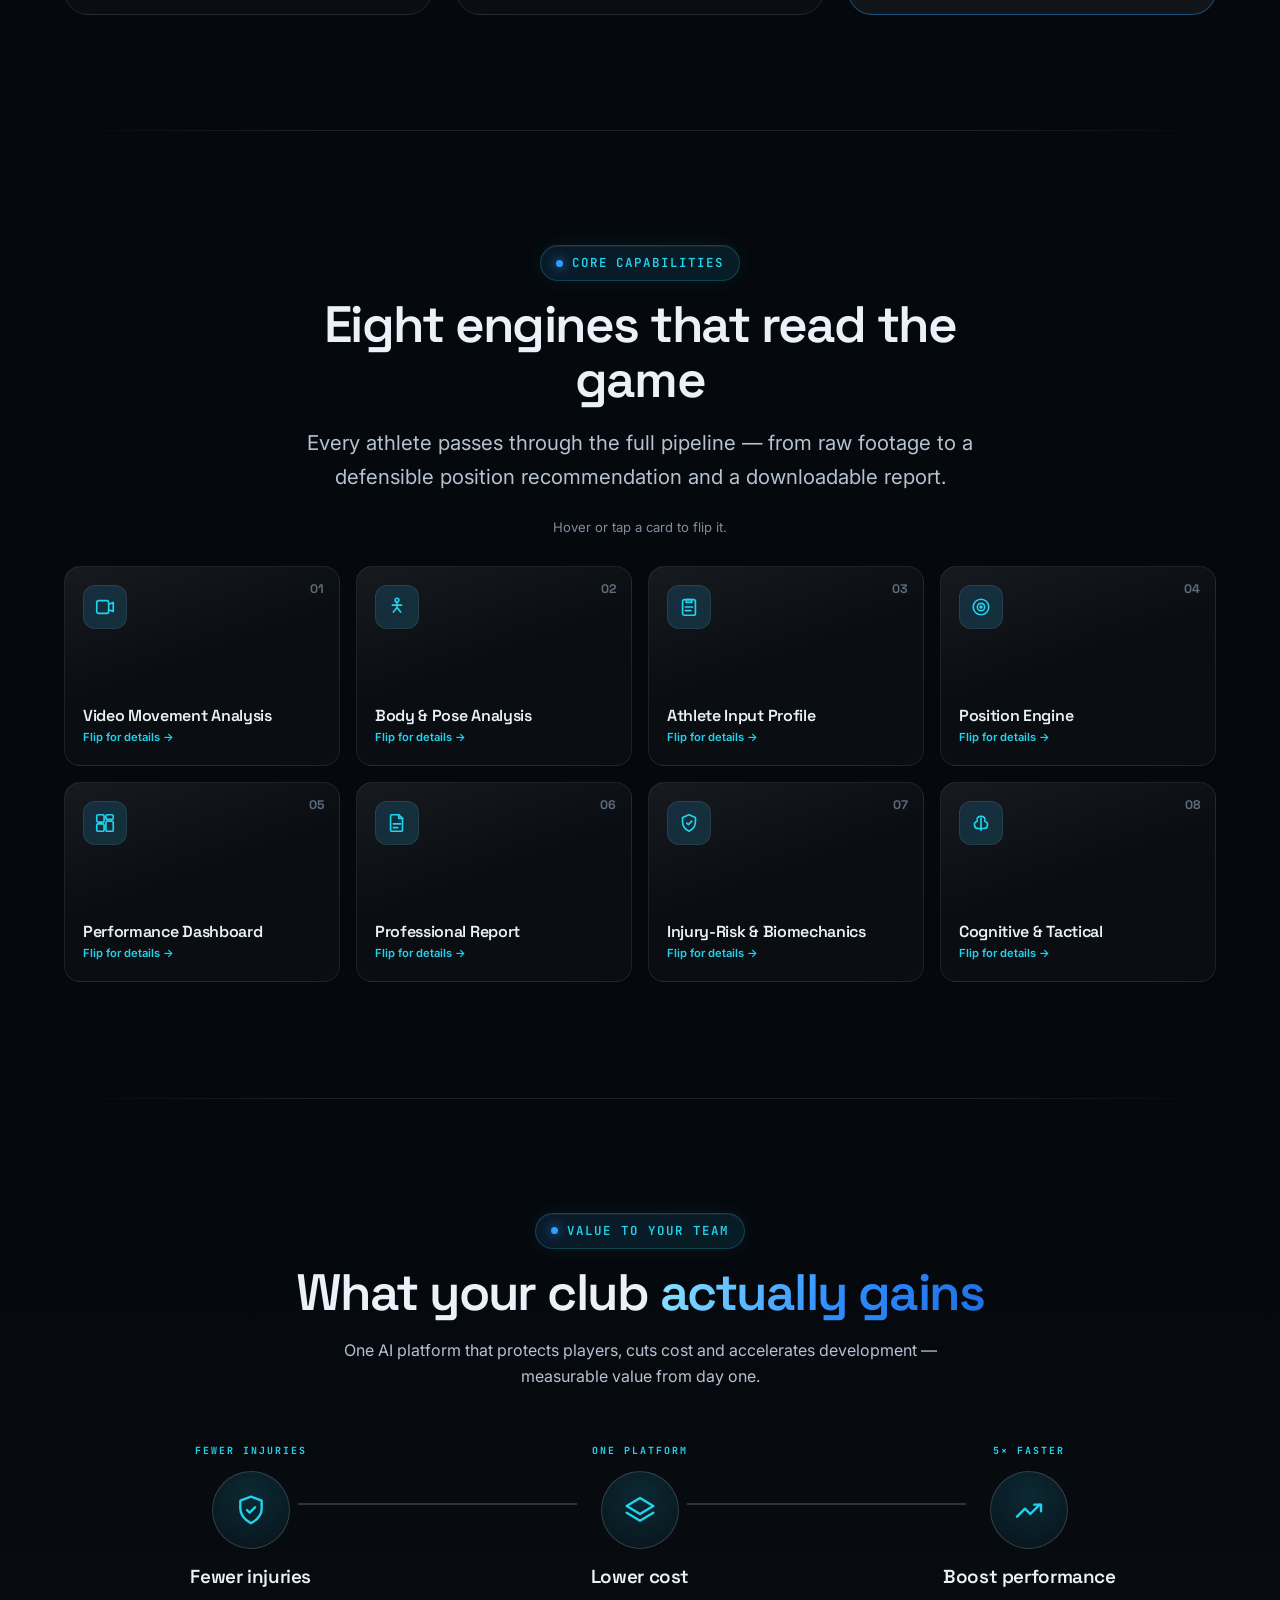
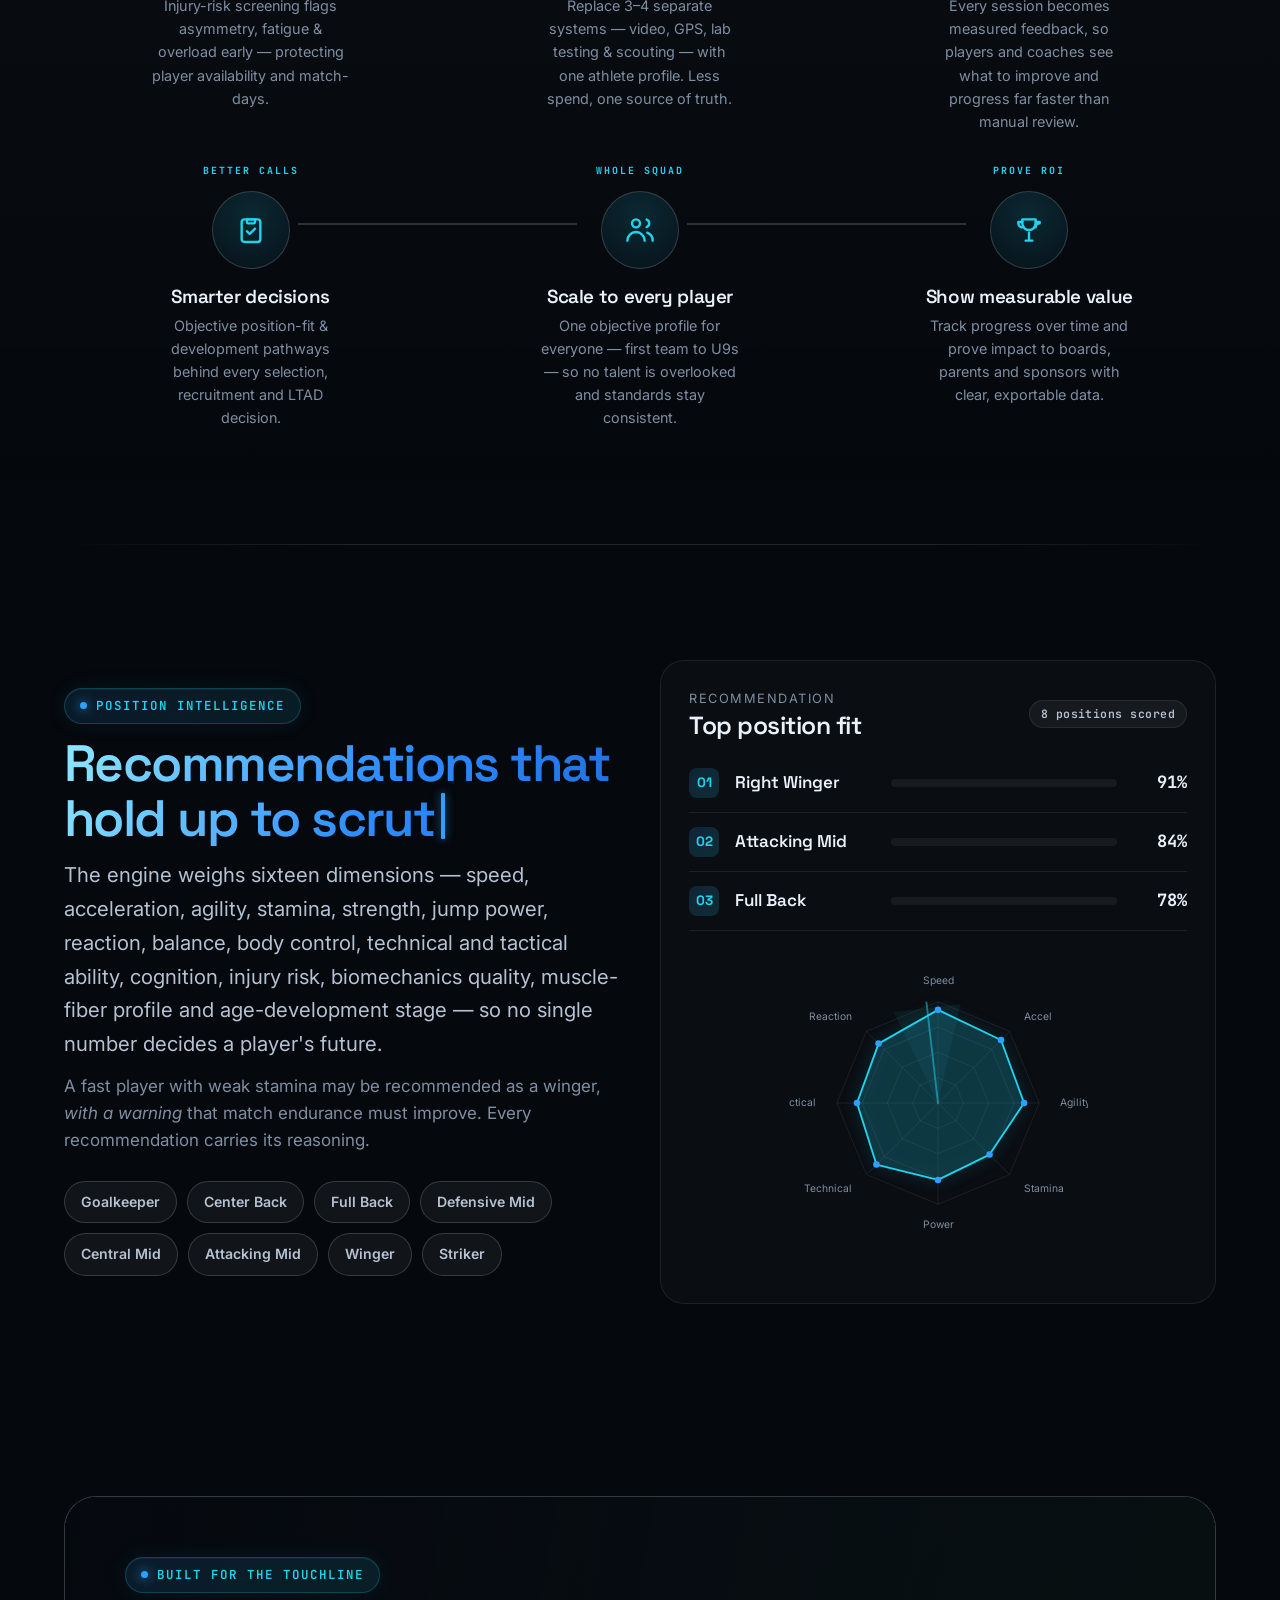
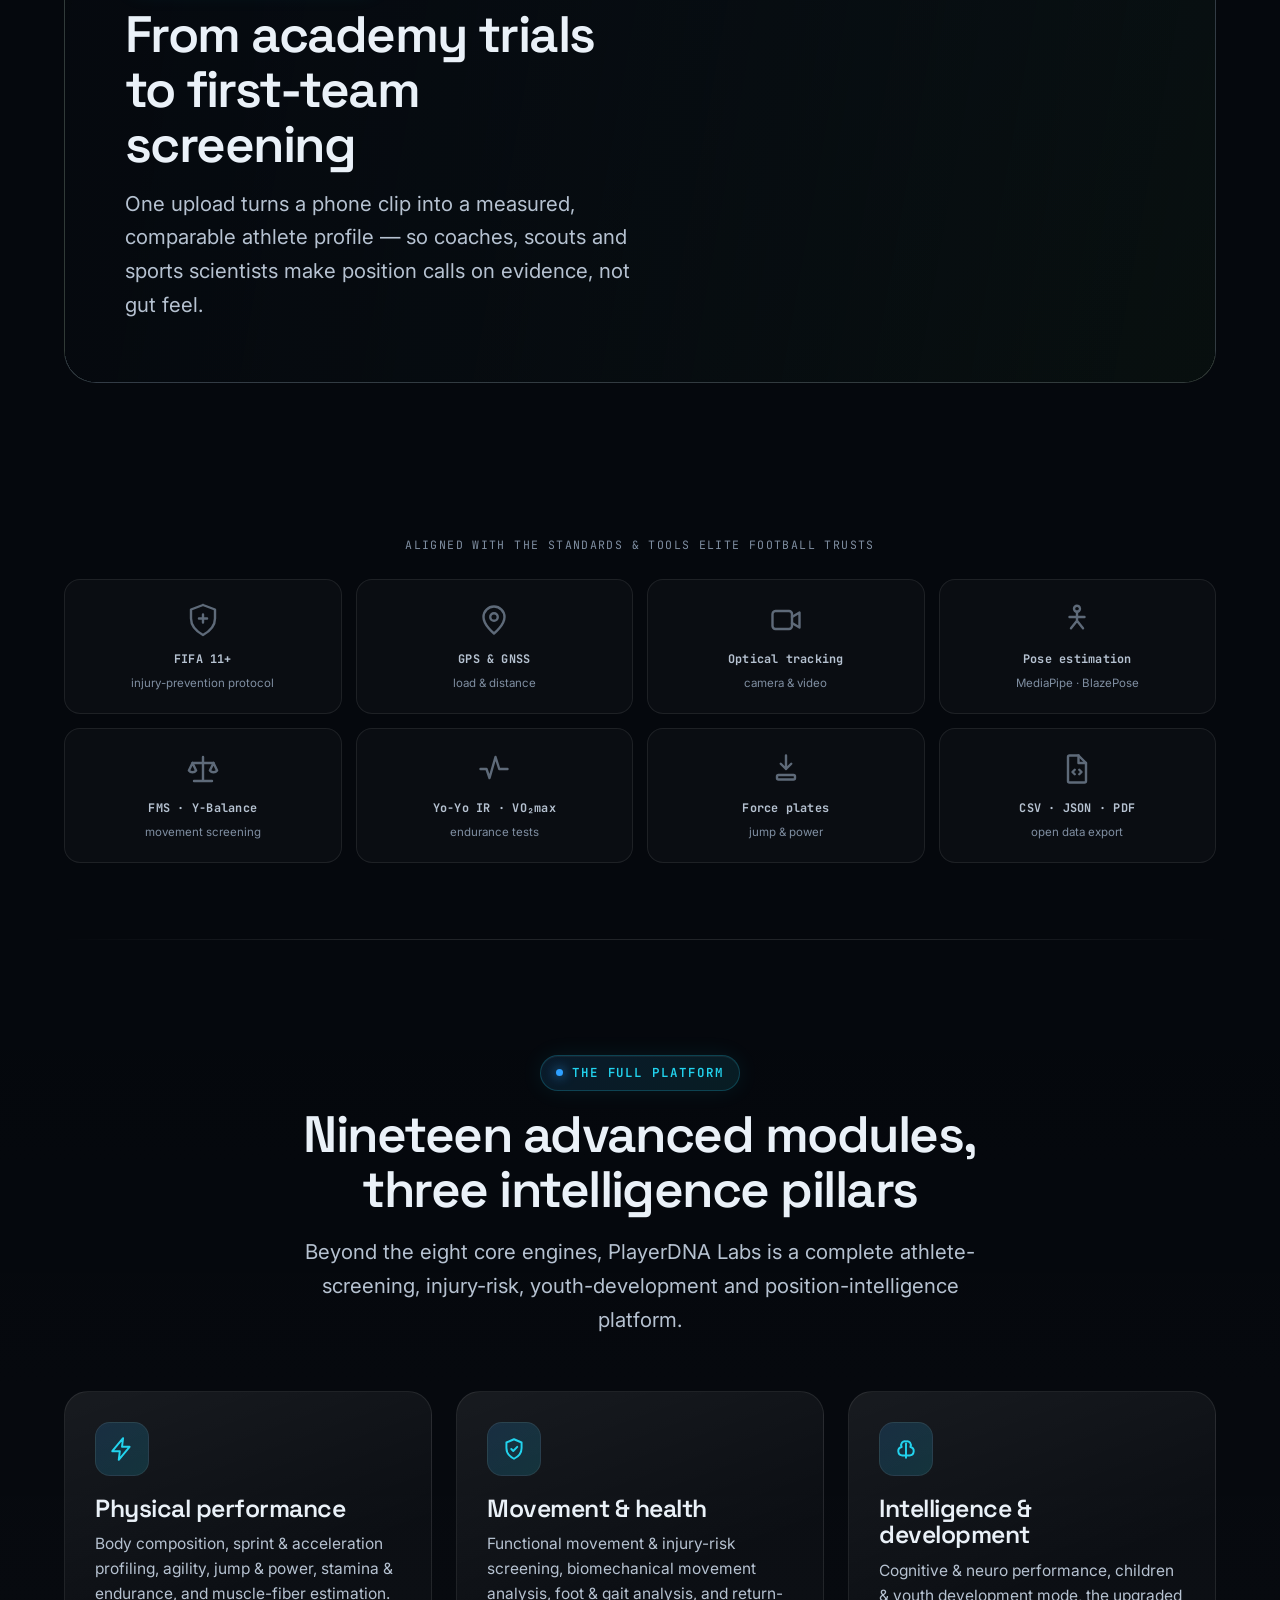
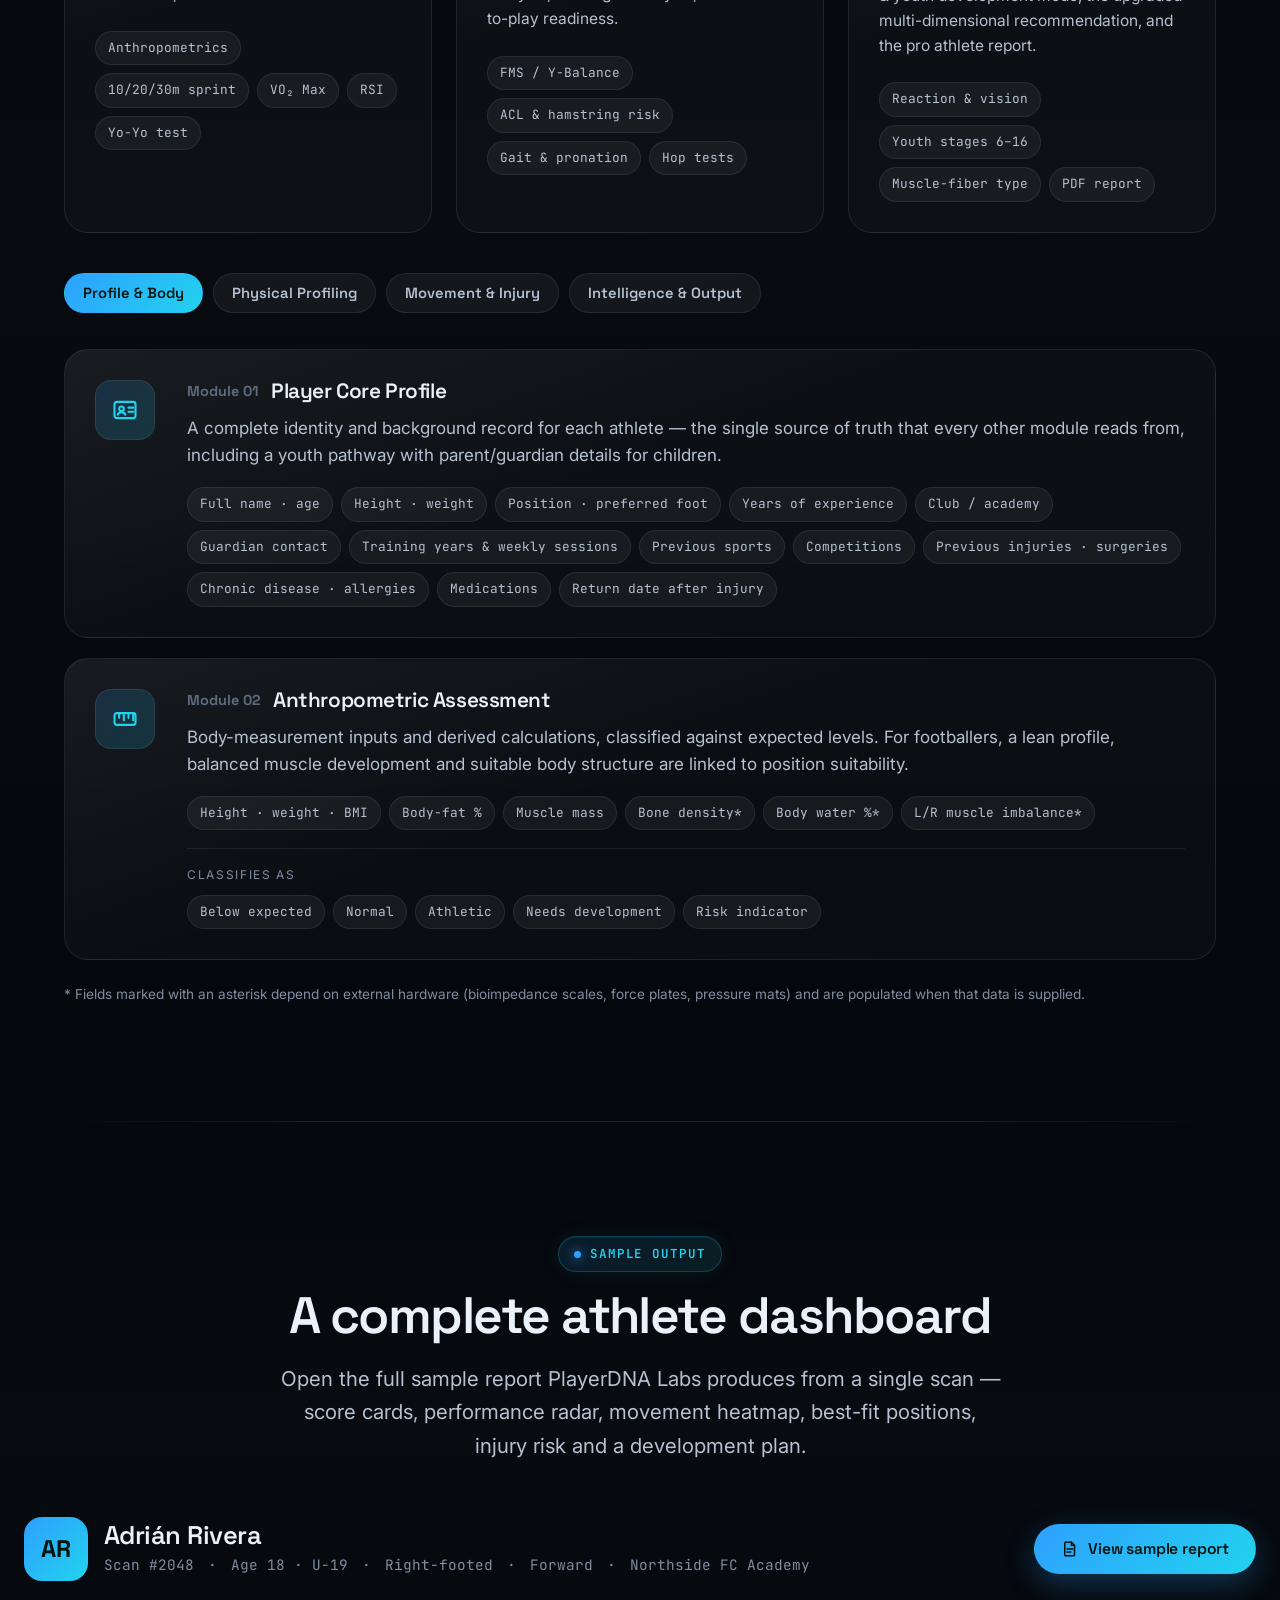
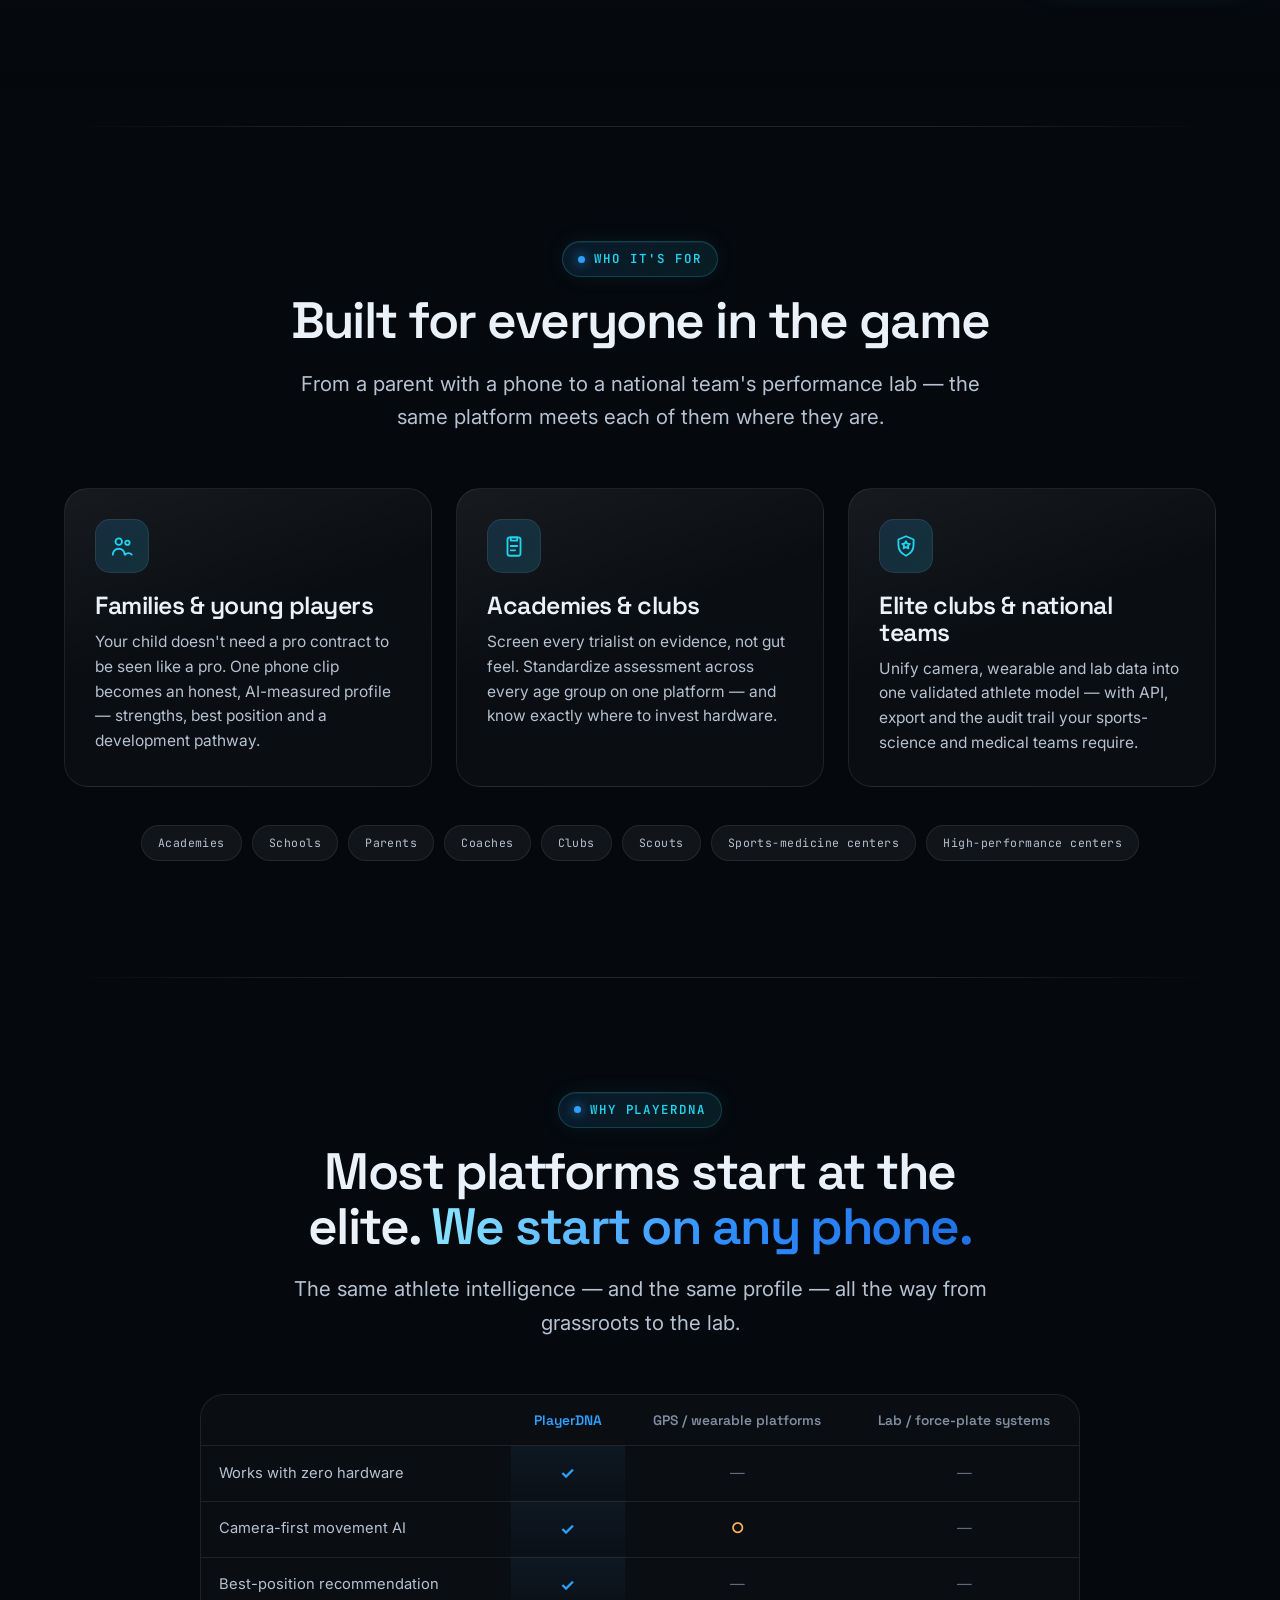
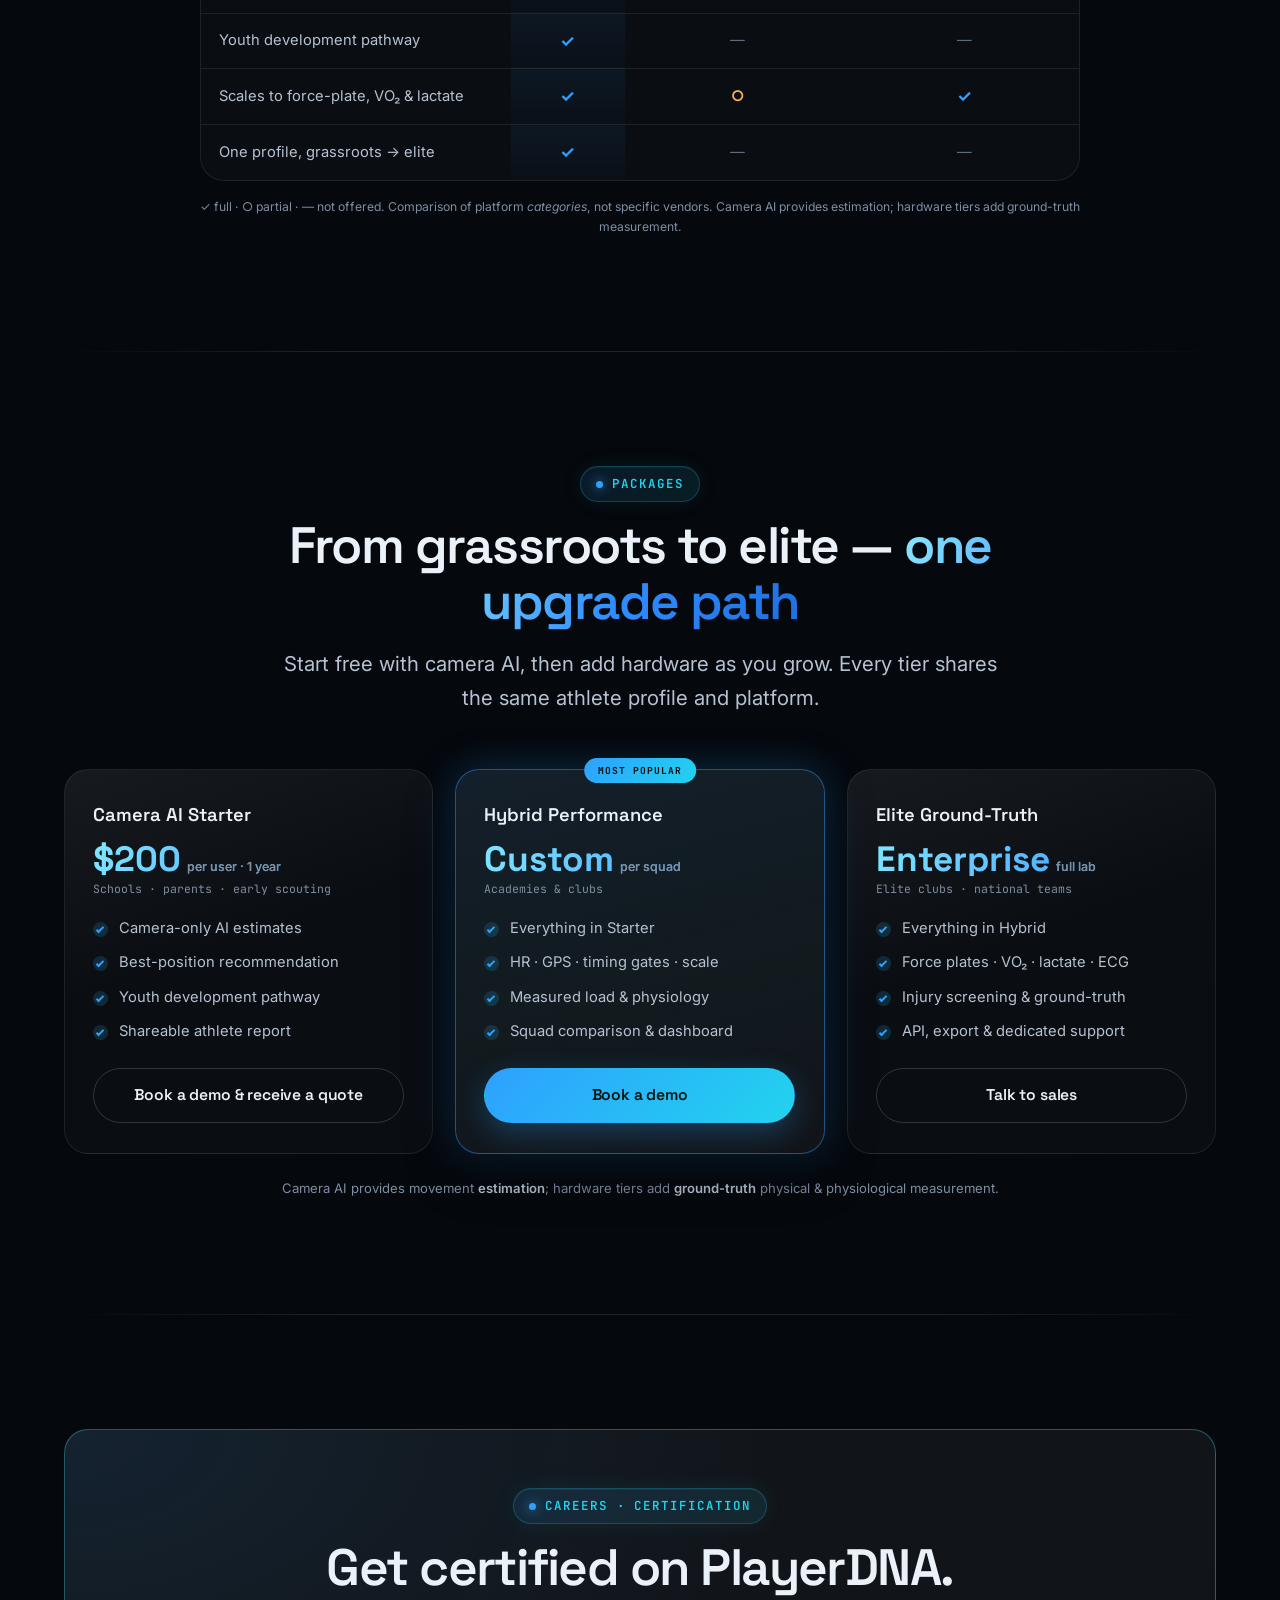
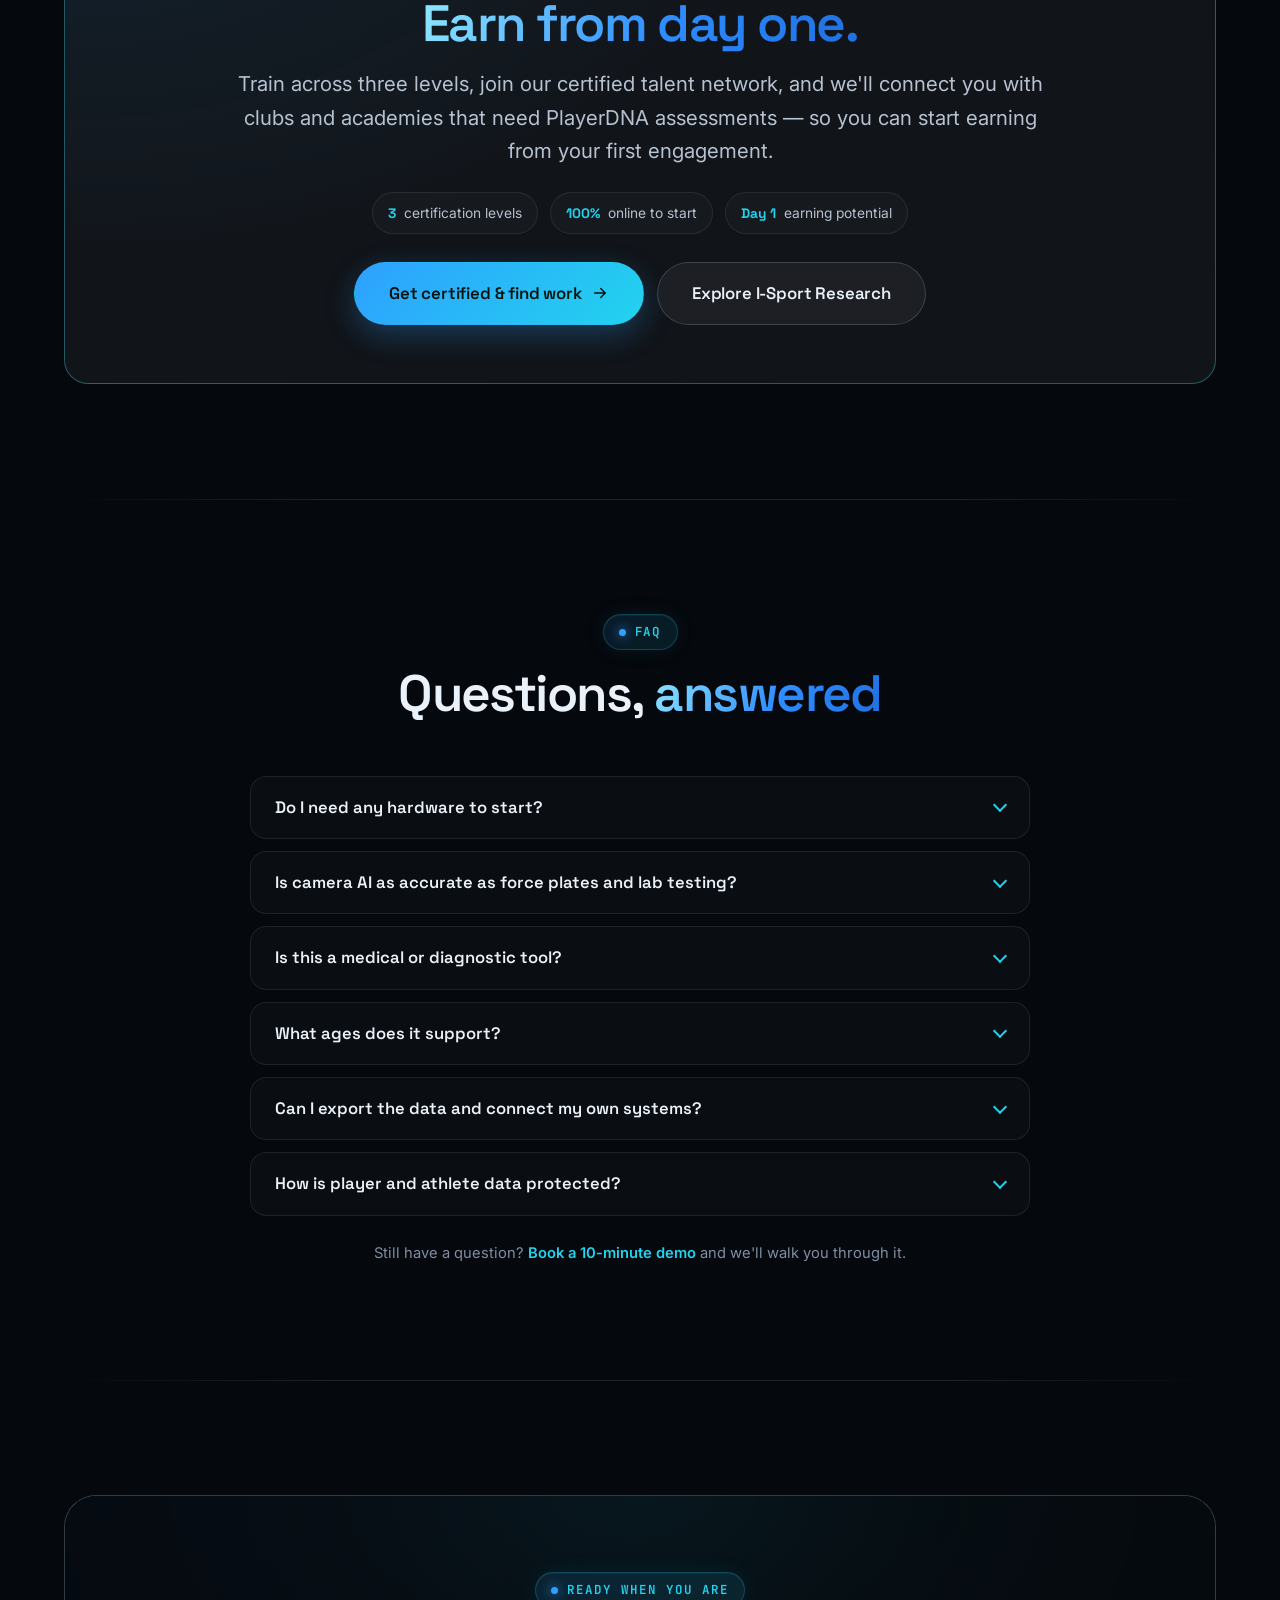
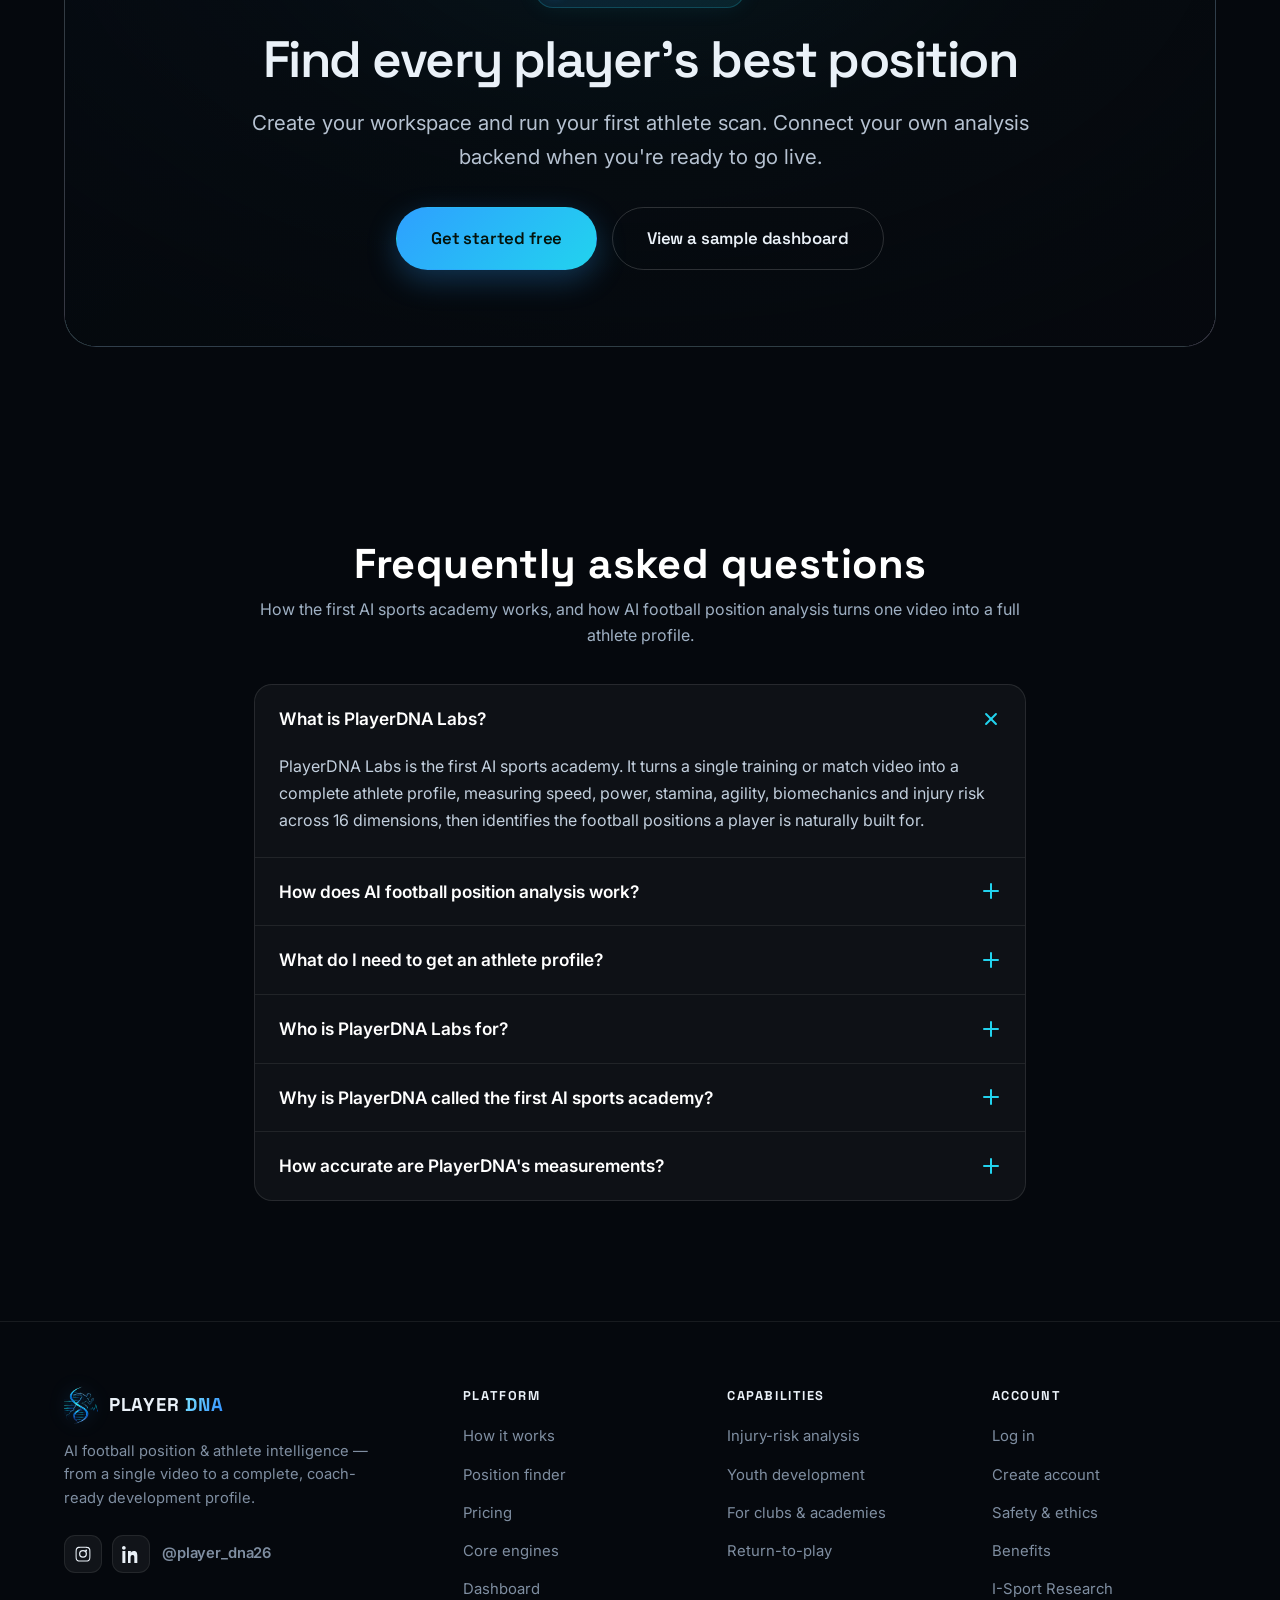
==== commit e99c2afe: "Launch /insights blog + first article (growth plan step 7) - /insights: blog hub (Blog + Breadcrumb " ====
--- a/index.html
+++ b/index.html
@@ -1724,6 +1724,7 @@
             <li><a href="#safety">Safety &amp; ethics</a></li>
             <li><a href="#how">Benefits</a></li>
             <li><a href="research.html" target="_blank" rel="noopener">I-Sport Research</a></li>
+            <li><a href="/insights">Insights</a></li>
             <li><a href="certify.html" target="_blank" rel="noopener">Get certified</a></li>
           </ul>
         </div>
--- a/assets/css/styles.css
+++ b/assets/css/styles.css
@@ -2005,6 +2005,22 @@
 .lp-card h3 { font-size: 1.12rem; margin-bottom: 7px; }
 .lp-card p { font-size: 0.94rem; color: var(--text-soft); line-height: 1.55; }
 .lp-note { max-width: 760px; margin: 18px auto 0; font-size: 0.8rem; color: var(--muted); text-align: center; line-height: 1.55; }
+/* Insights / blog */
+.insights-list { display: grid; gap: 18px; max-width: 760px; margin: 0 auto; }
+.post-card { display: block; }
+.post-tag { display: inline-block; font-family: var(--font-mono); font-size: 0.62rem; letter-spacing: 0.14em; text-transform: uppercase; color: var(--cyan); margin-bottom: 10px; }
+.post-card h3 { font-size: 1.2rem; margin-bottom: 8px; color: #fff; }
+.post-card p { font-size: 0.95rem; color: var(--text-soft); line-height: 1.55; margin: 0; }
+.post-meta { display: block; margin-top: 12px; font-size: 0.78rem; color: var(--muted); font-family: var(--font-mono); }
+.article { max-width: 720px; margin: 0 auto; }
+.article-body { font-size: 1.04rem; line-height: 1.75; color: var(--text-soft); }
+.article-body h2 { font-family: var(--font-display); font-size: 1.4rem; color: #fff; margin: 34px 0 12px; letter-spacing: -0.01em; }
+.article-body p { margin-bottom: 16px; }
+.article-body strong { color: #fff; }
+.article-body a { color: var(--cyan); font-weight: 600; }
+.article-body ul { margin: 0 0 16px; padding-left: 22px; }
+.article-body li { margin-bottom: 8px; }
+.article-meta { font-size: 0.82rem; color: var(--muted); font-family: var(--font-mono); margin-top: 14px; }
 
 /* ===================== Prerequisite: IAIDL Basic ===================== */
 .prereq-banner { display: flex; align-items: center; gap: 14px; margin-top: 28px; padding: 16px 20px; border-radius: var(--radius-lg, 22px); border: 1px solid color-mix(in srgb, var(--cyan) 32%, var(--line)); background: linear-gradient(120deg, color-mix(in srgb, var(--cyan) 9%, var(--surface)), var(--surface)); }
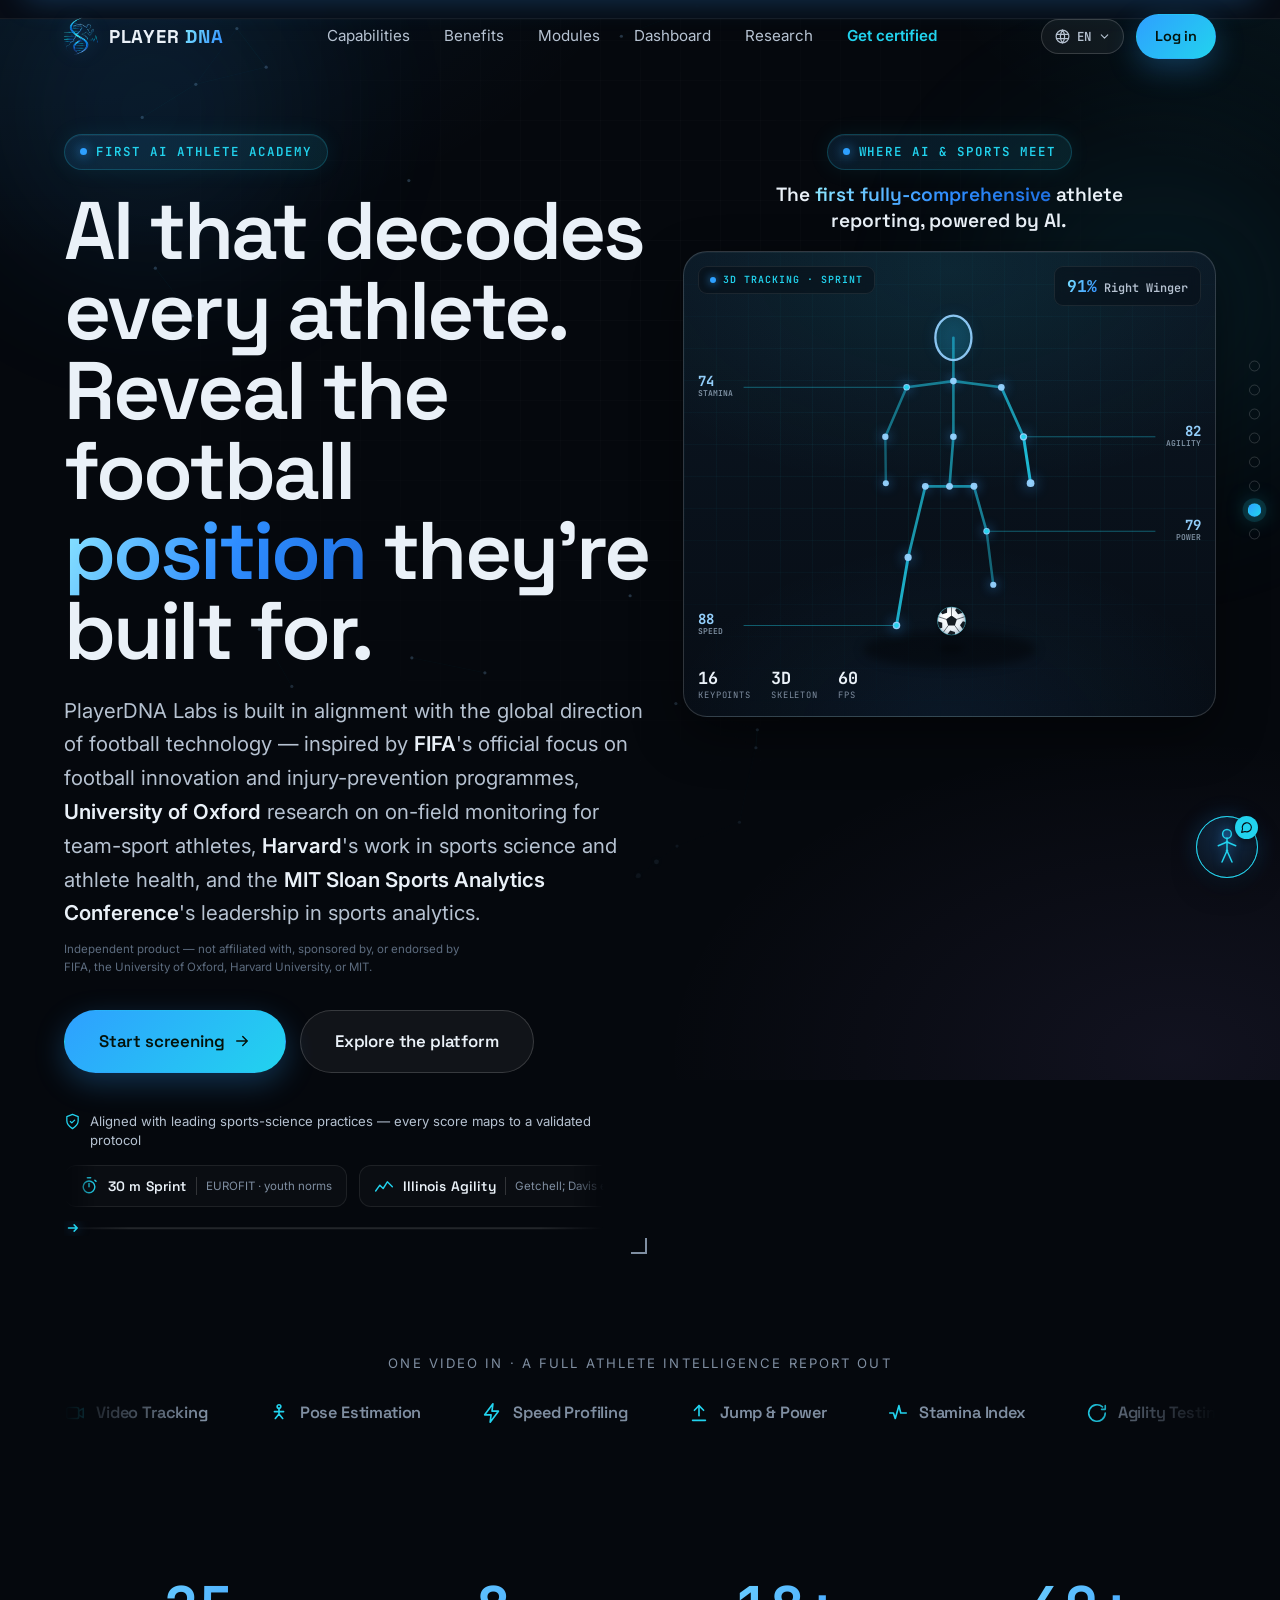
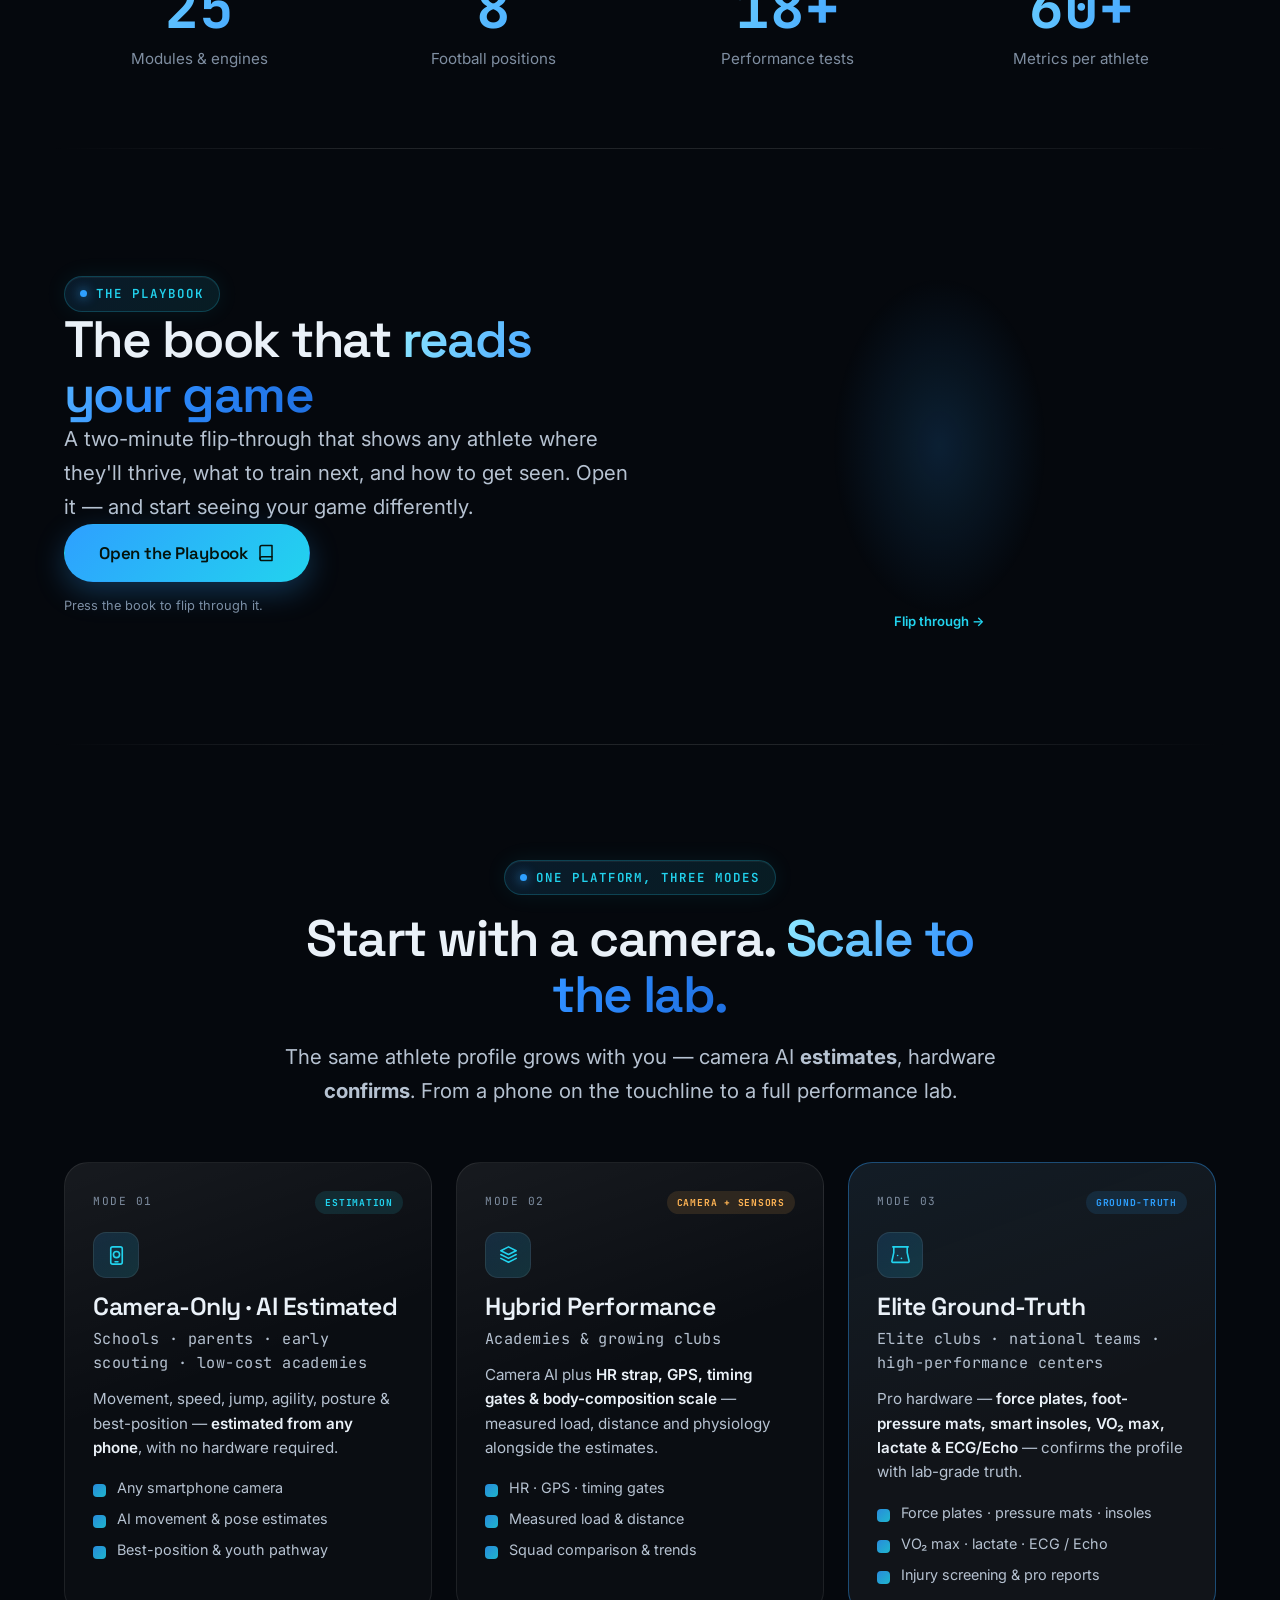
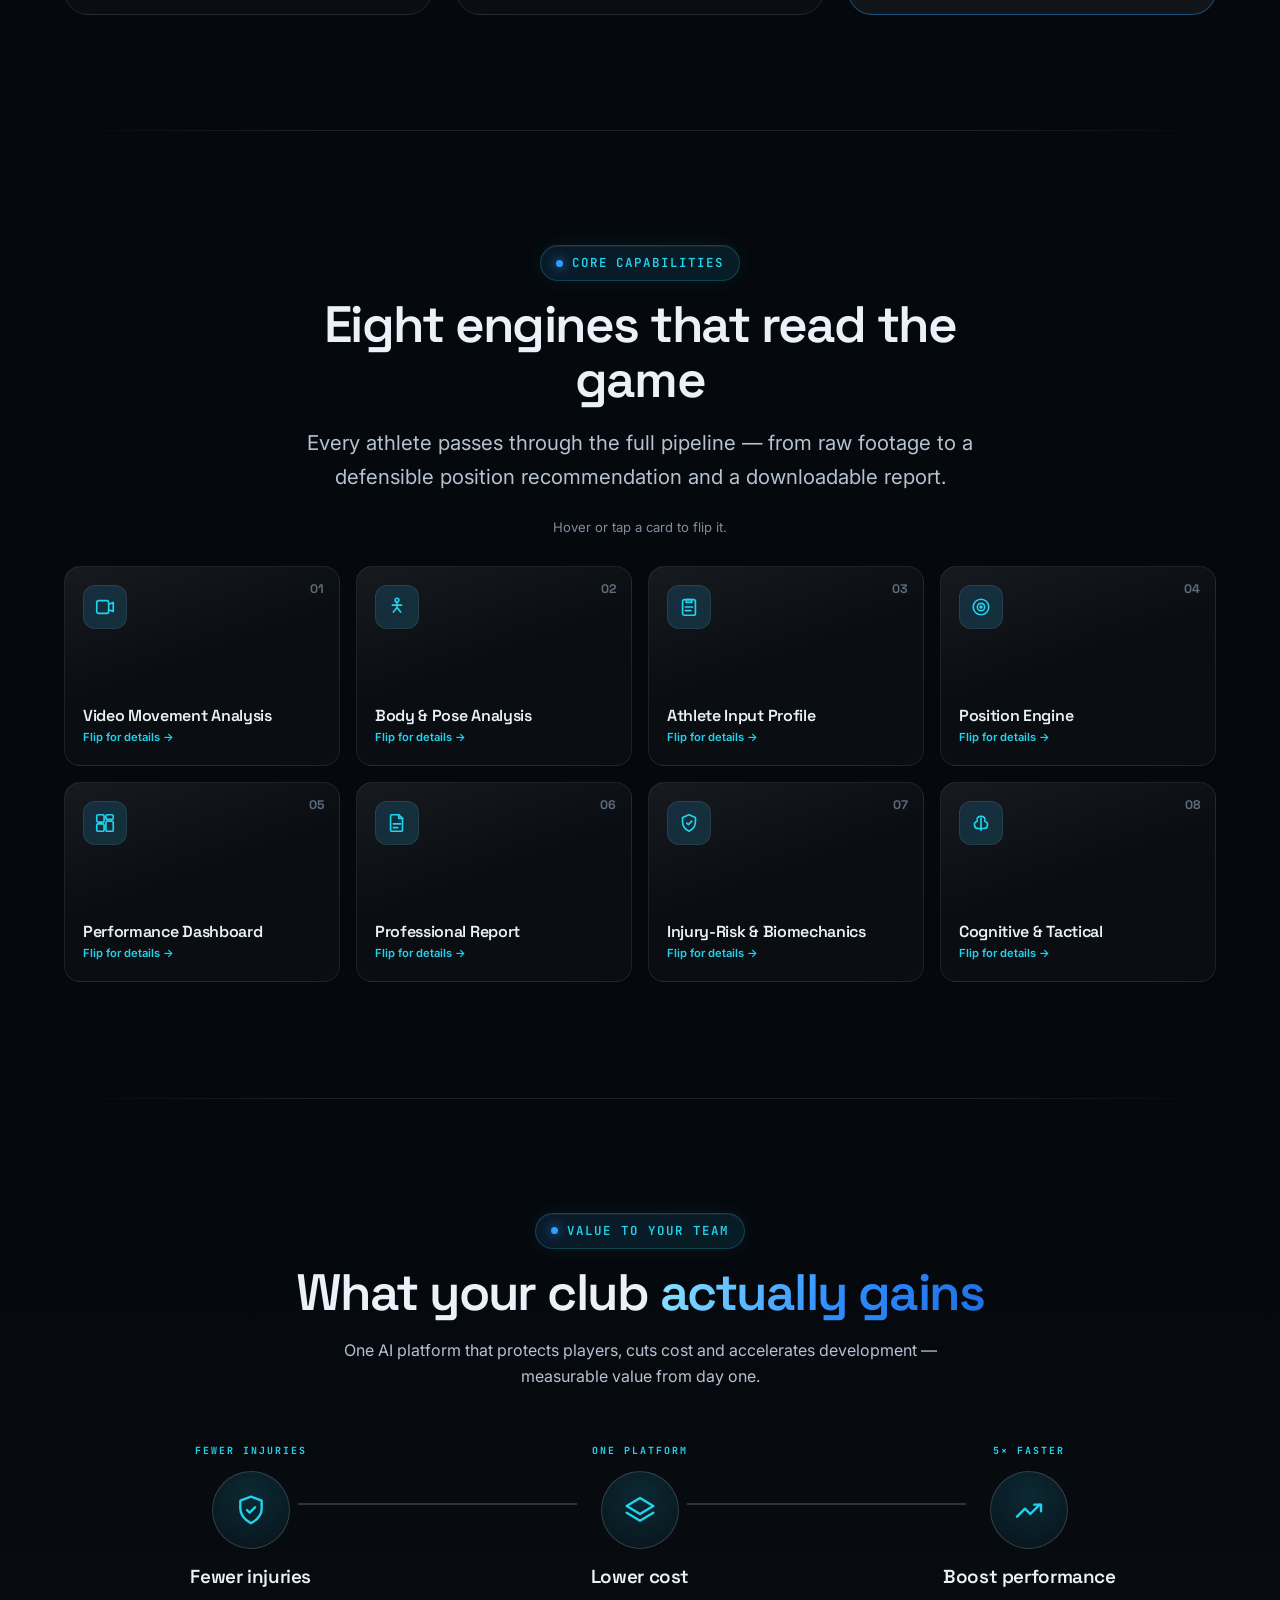
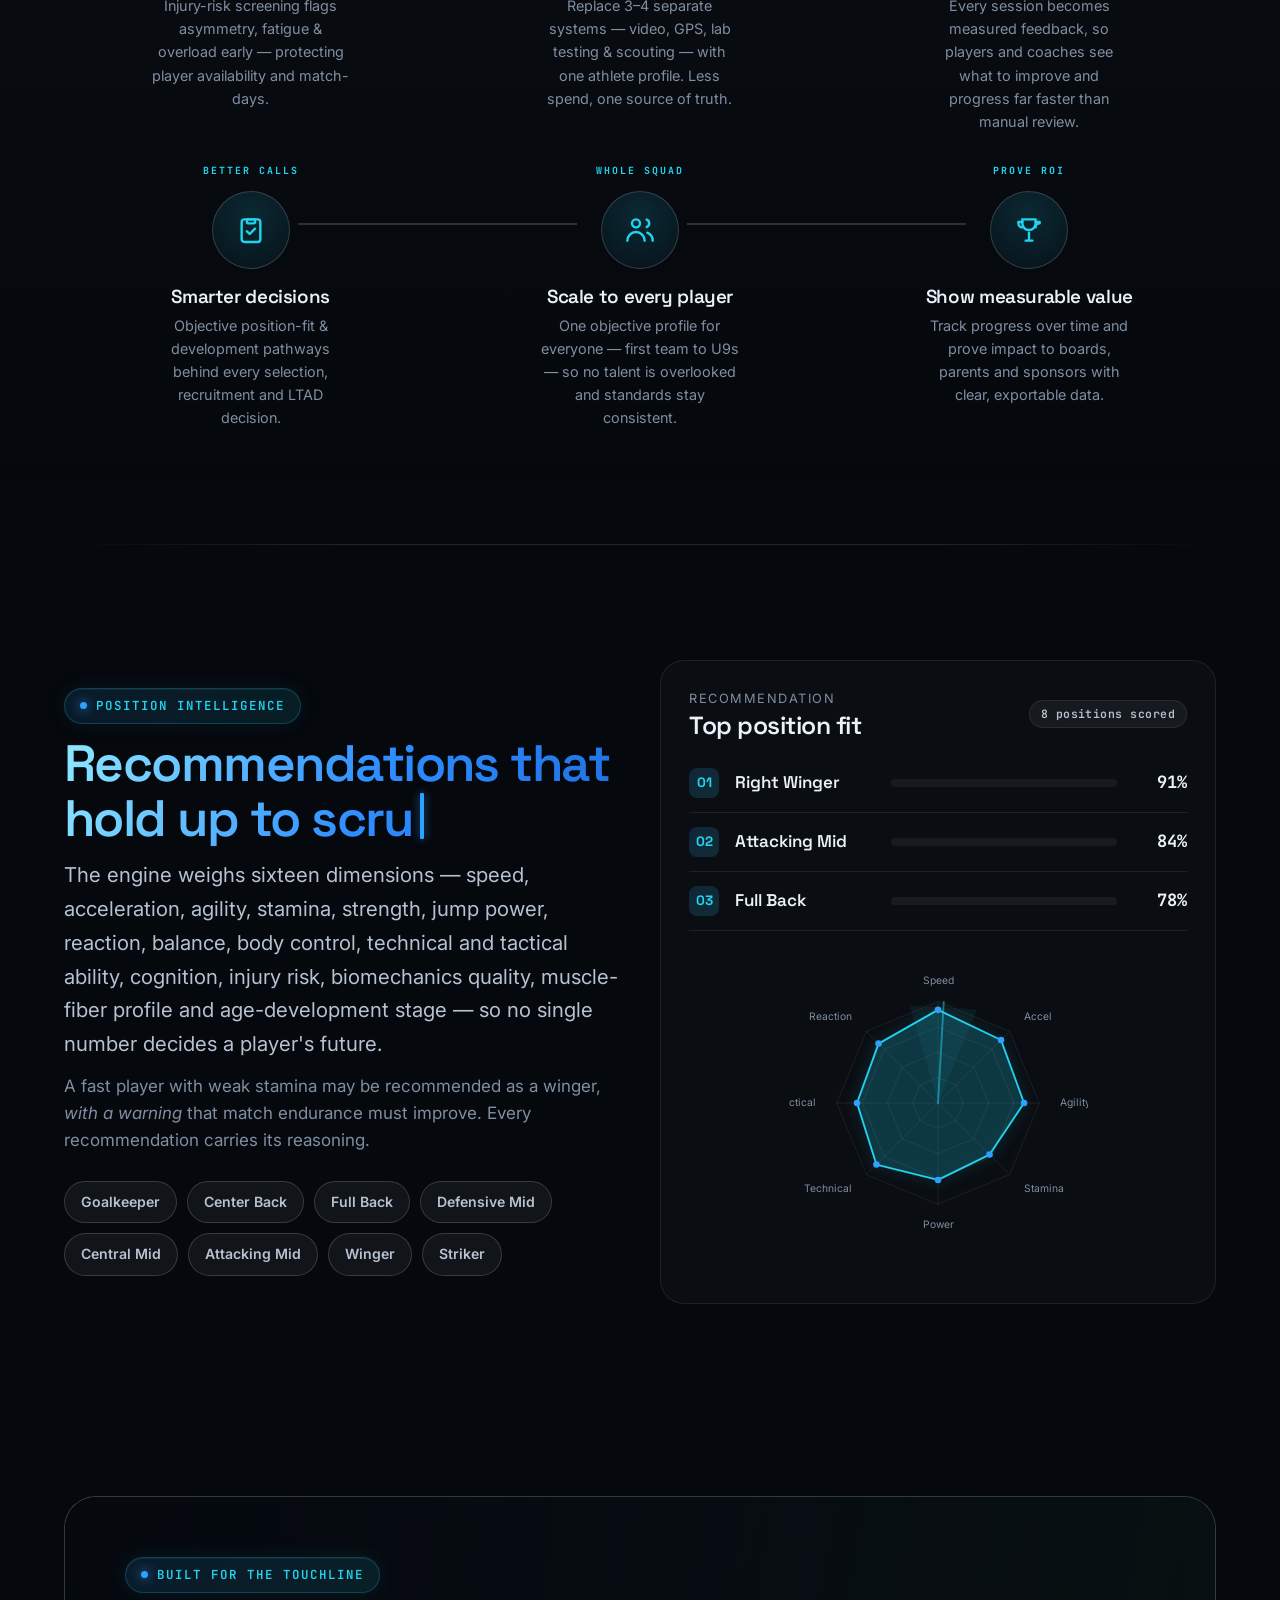
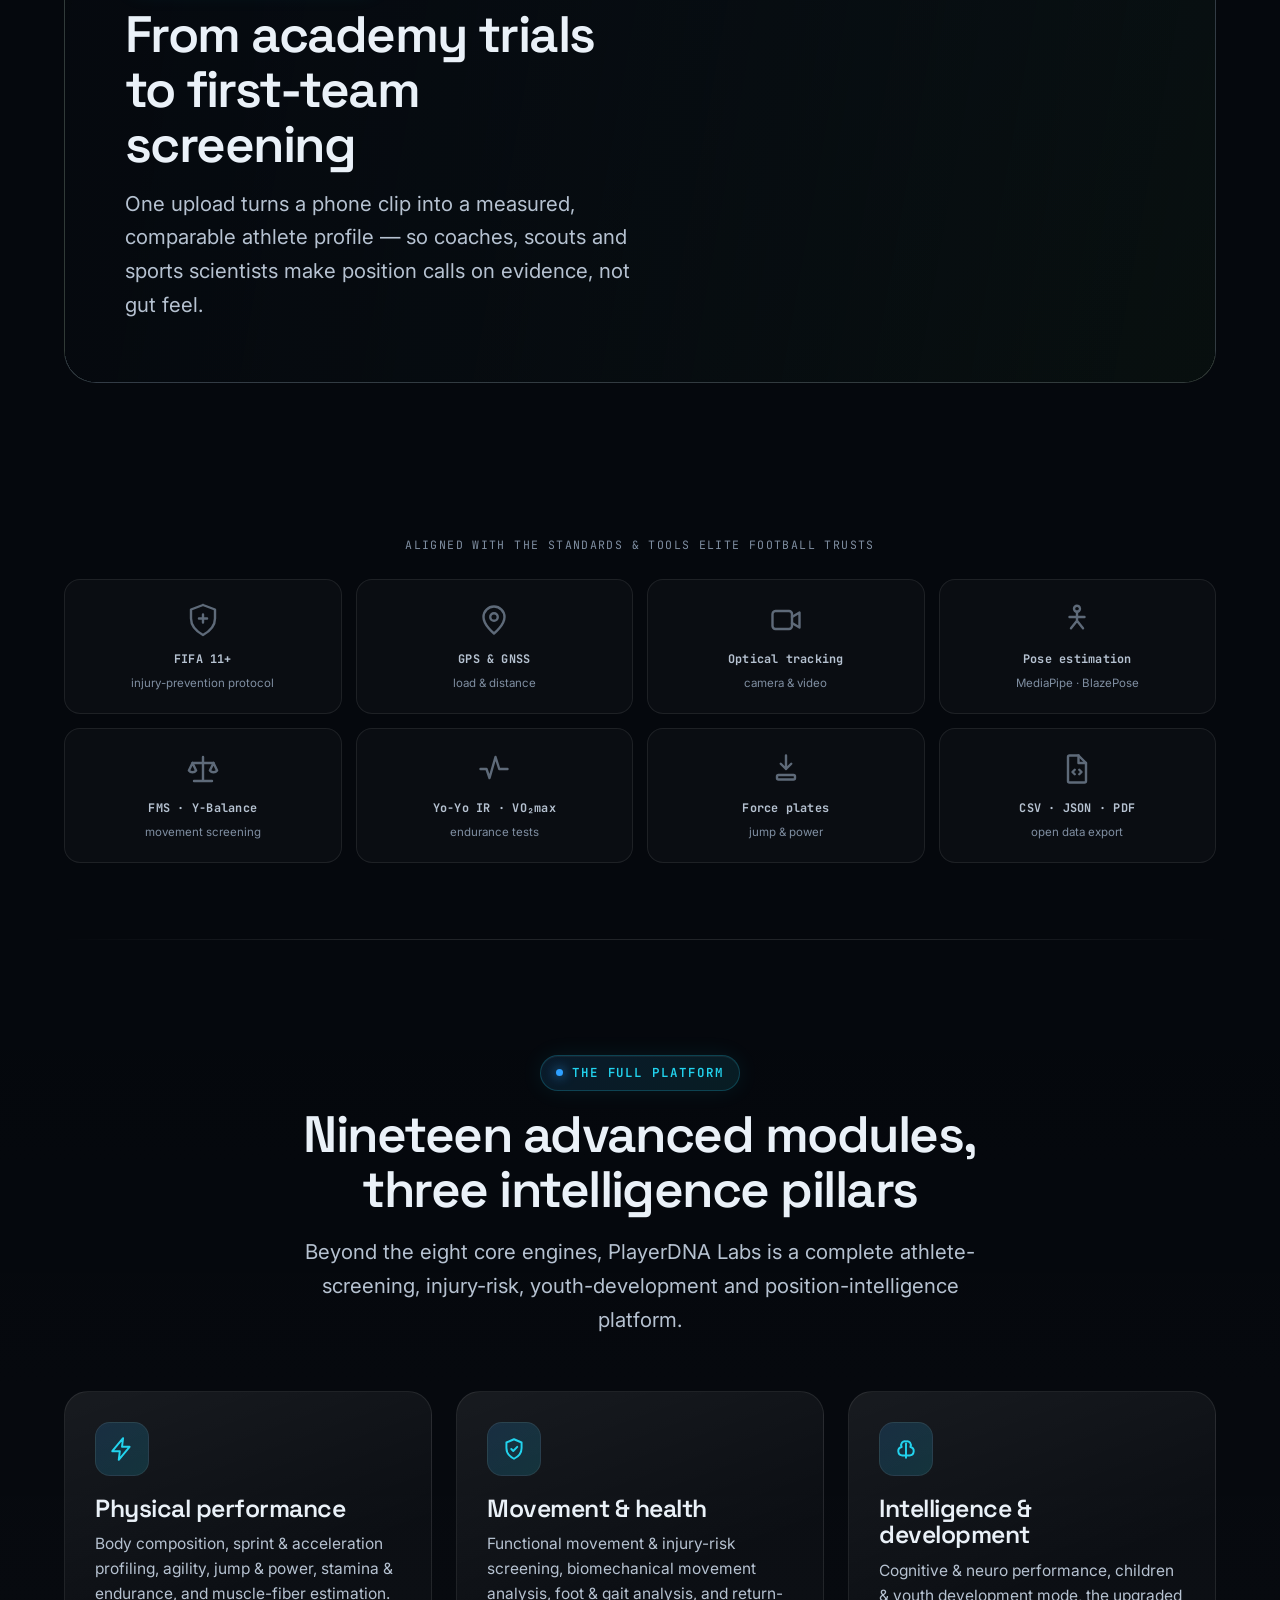
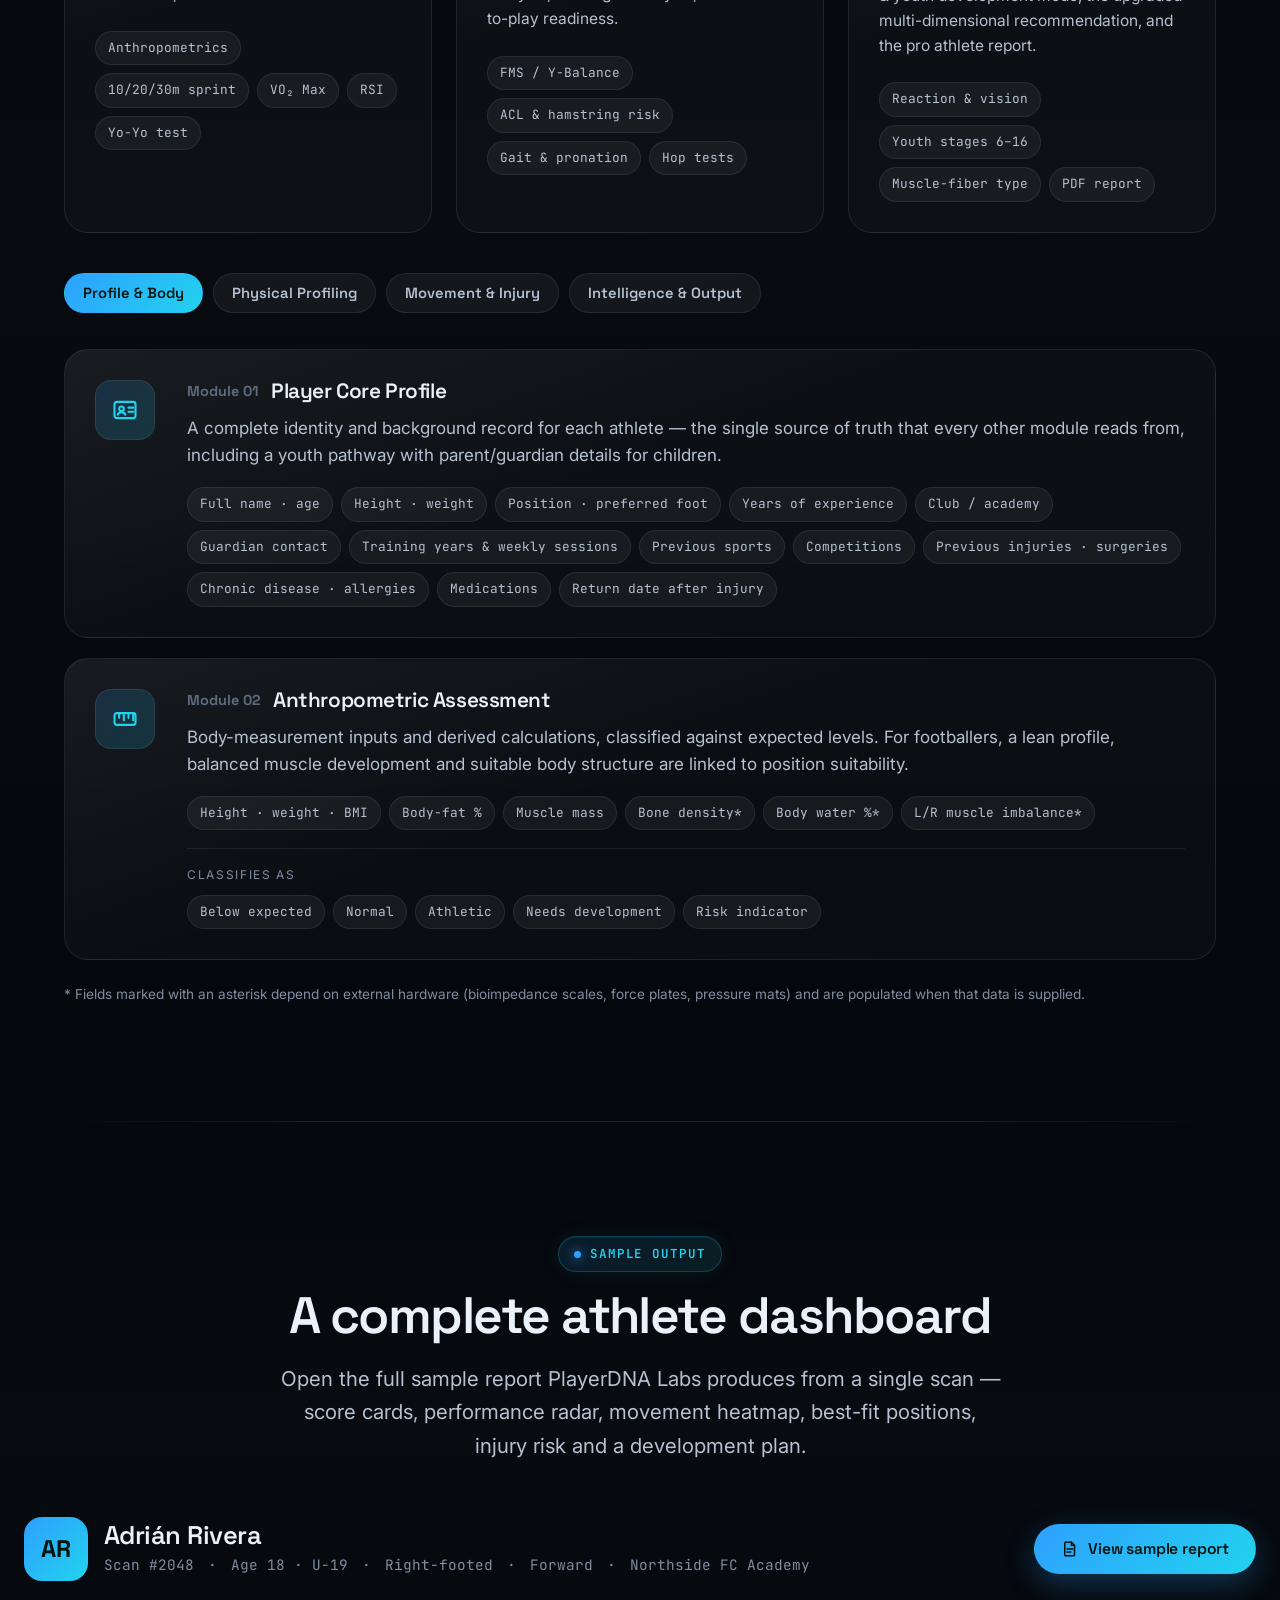
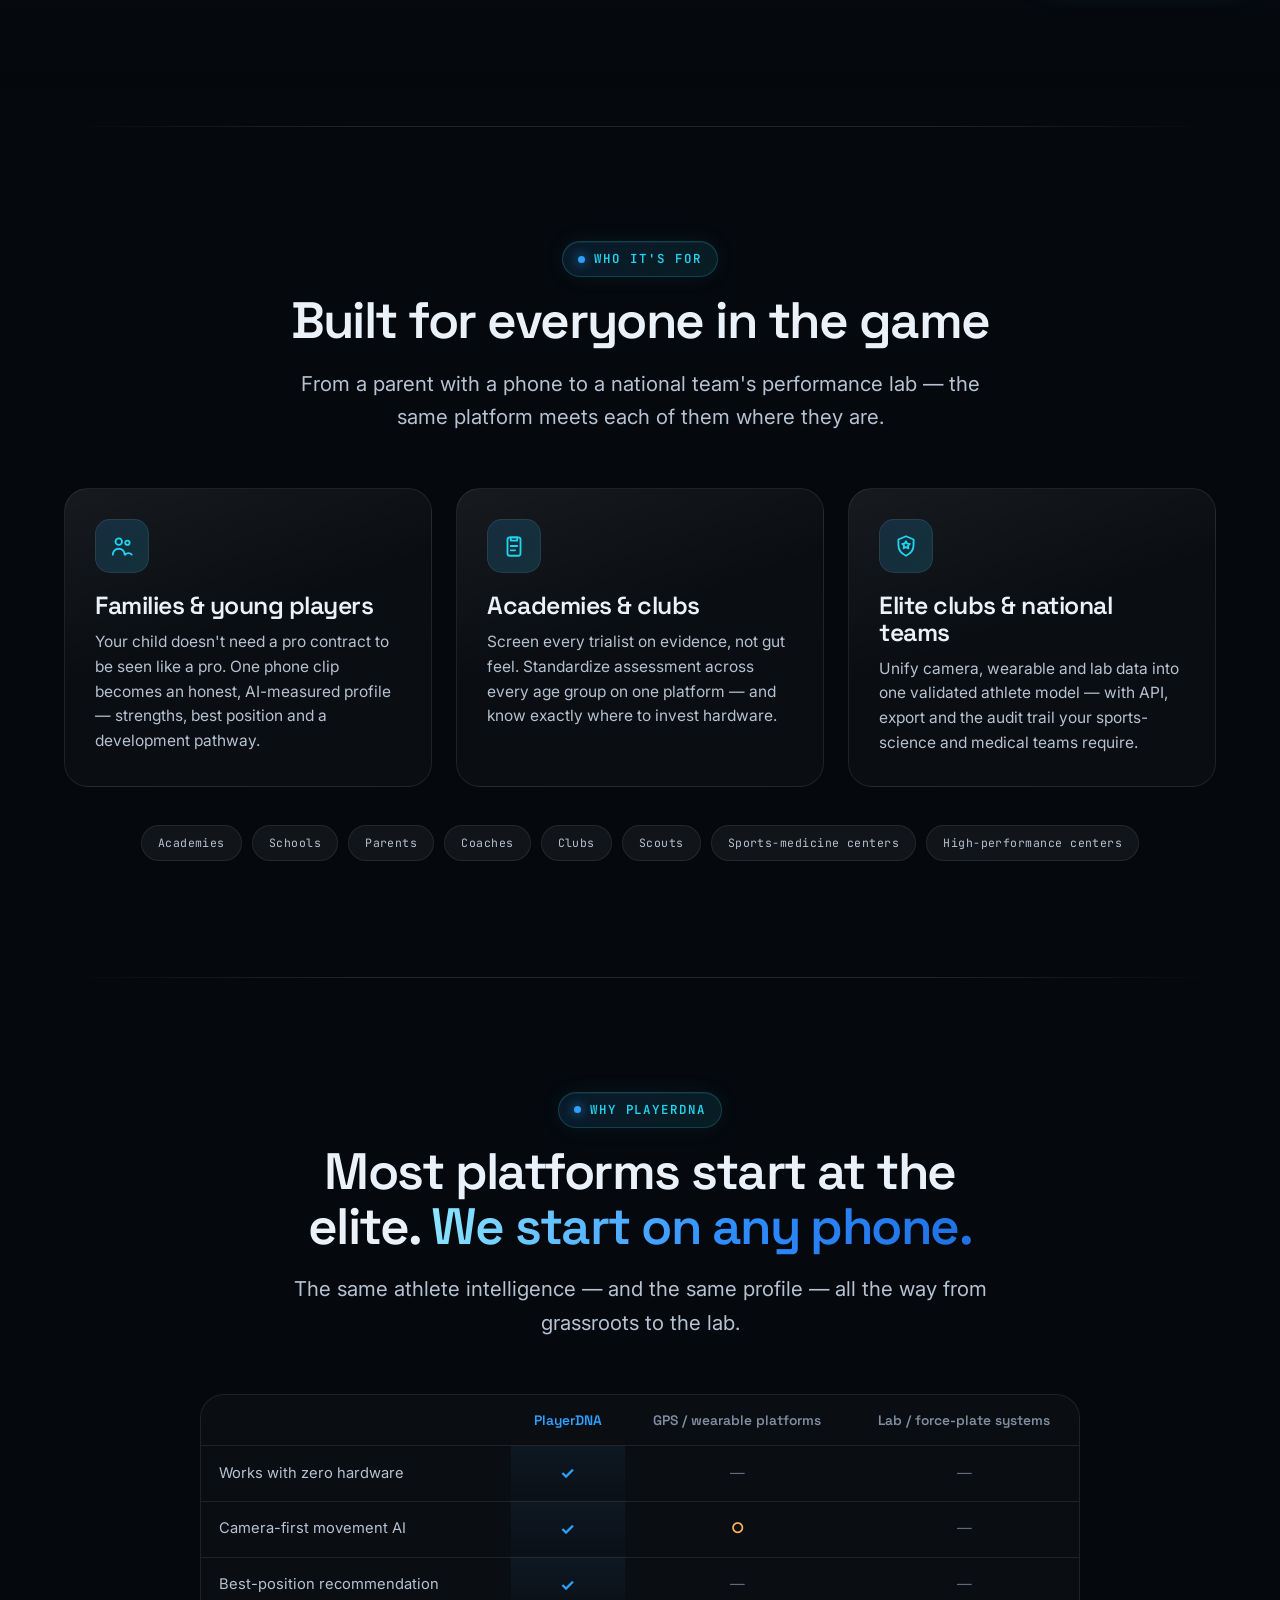
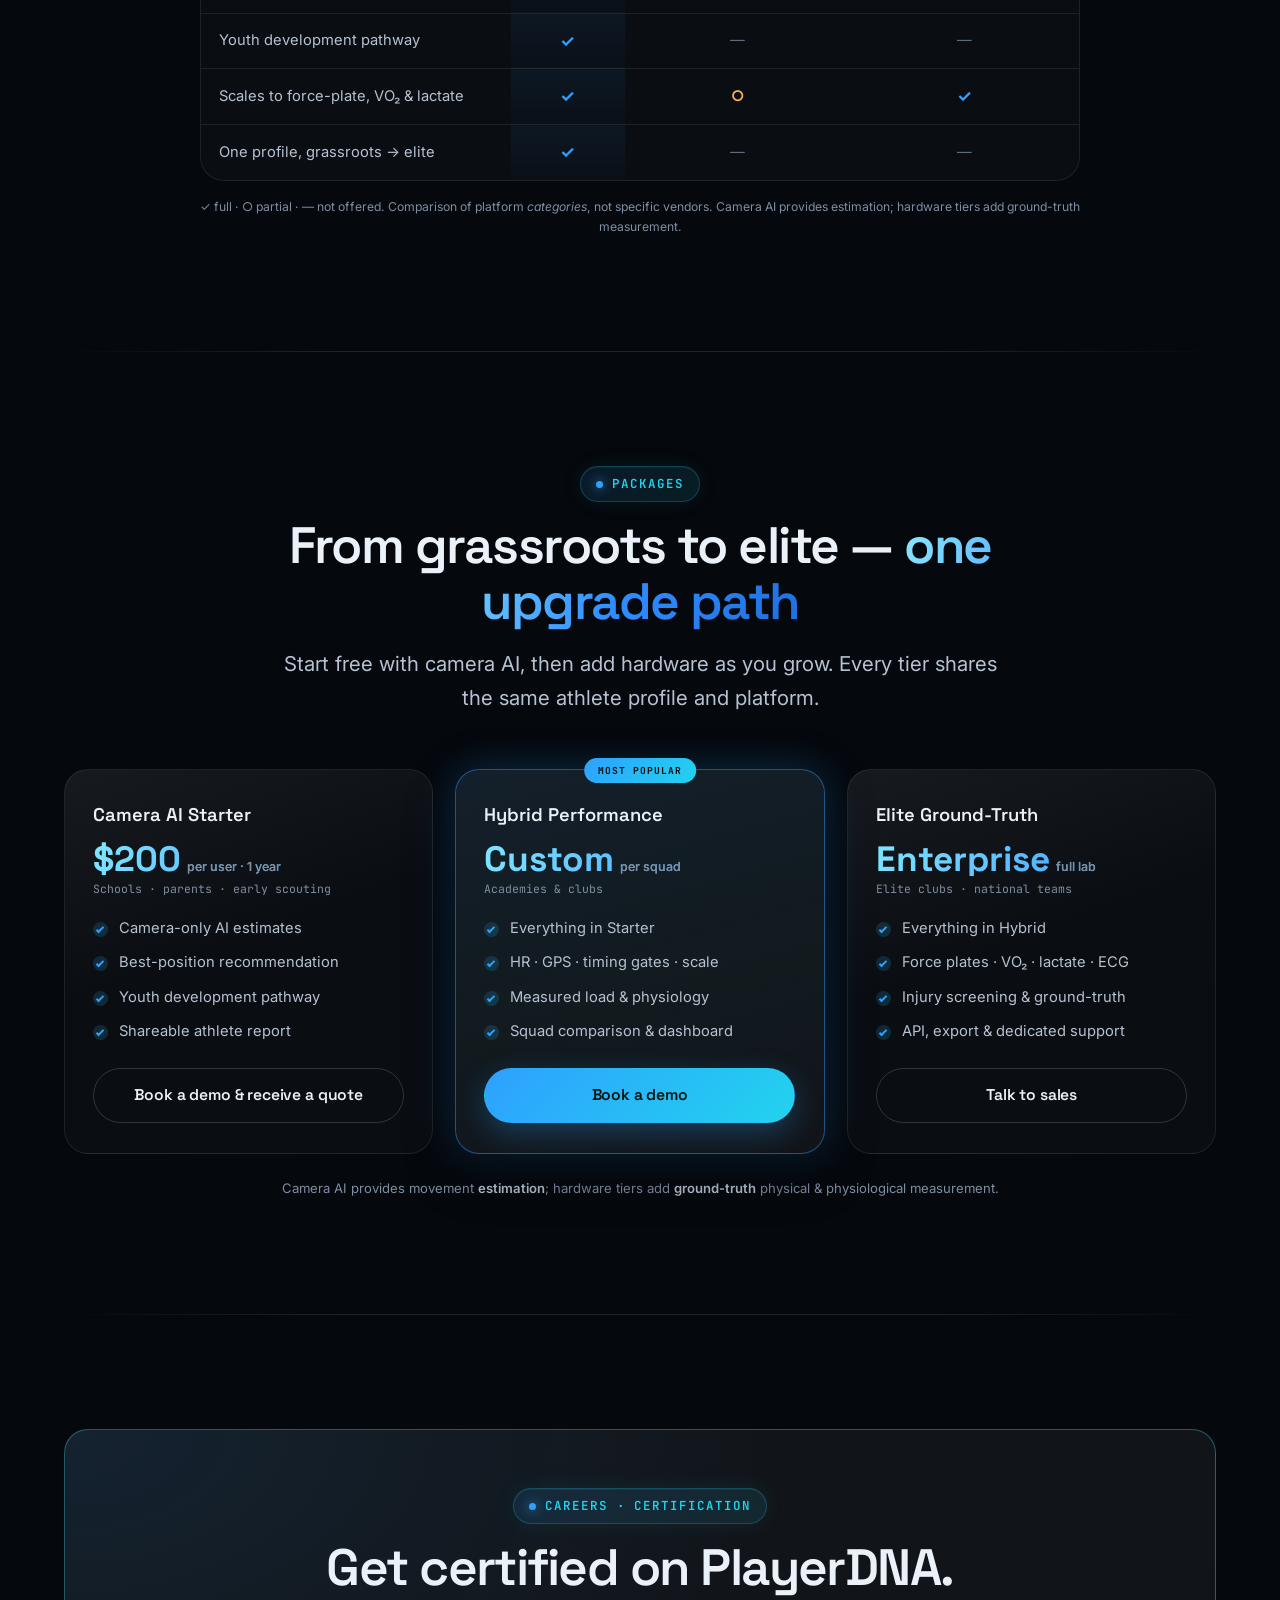
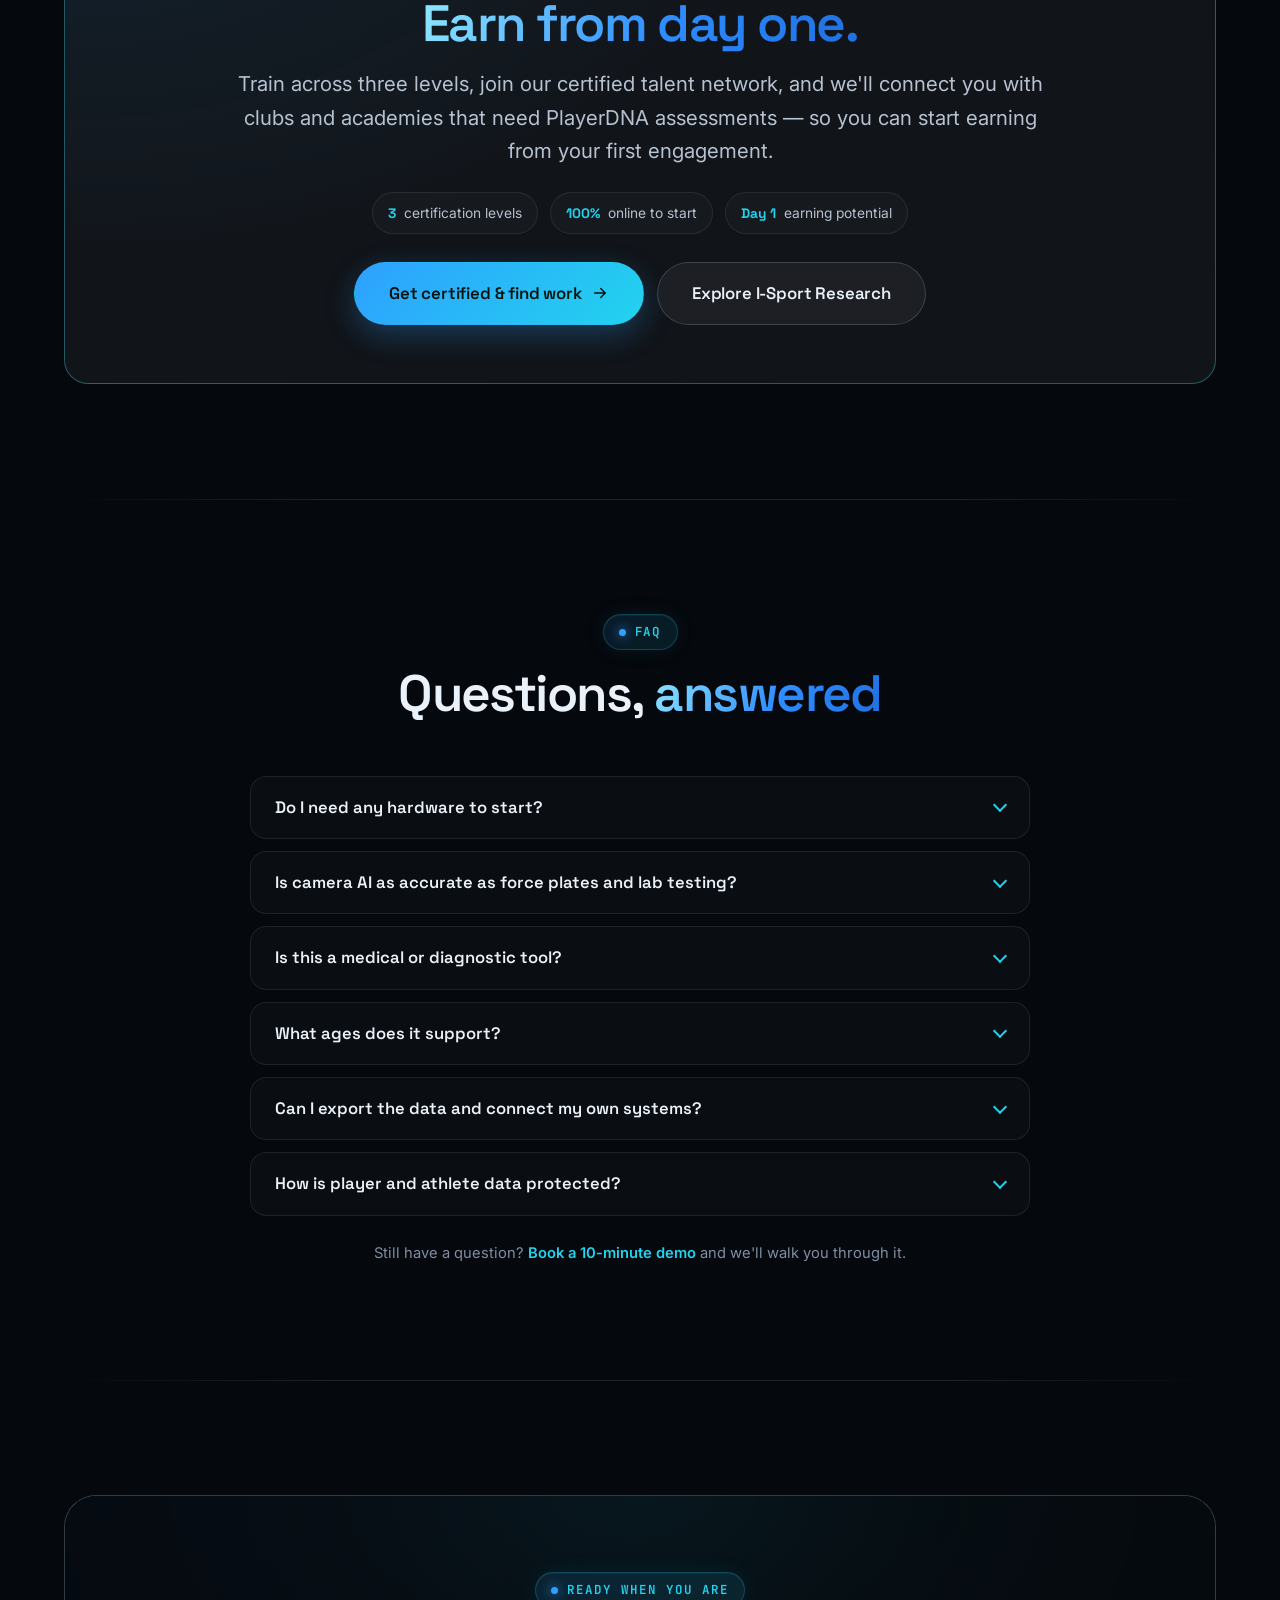
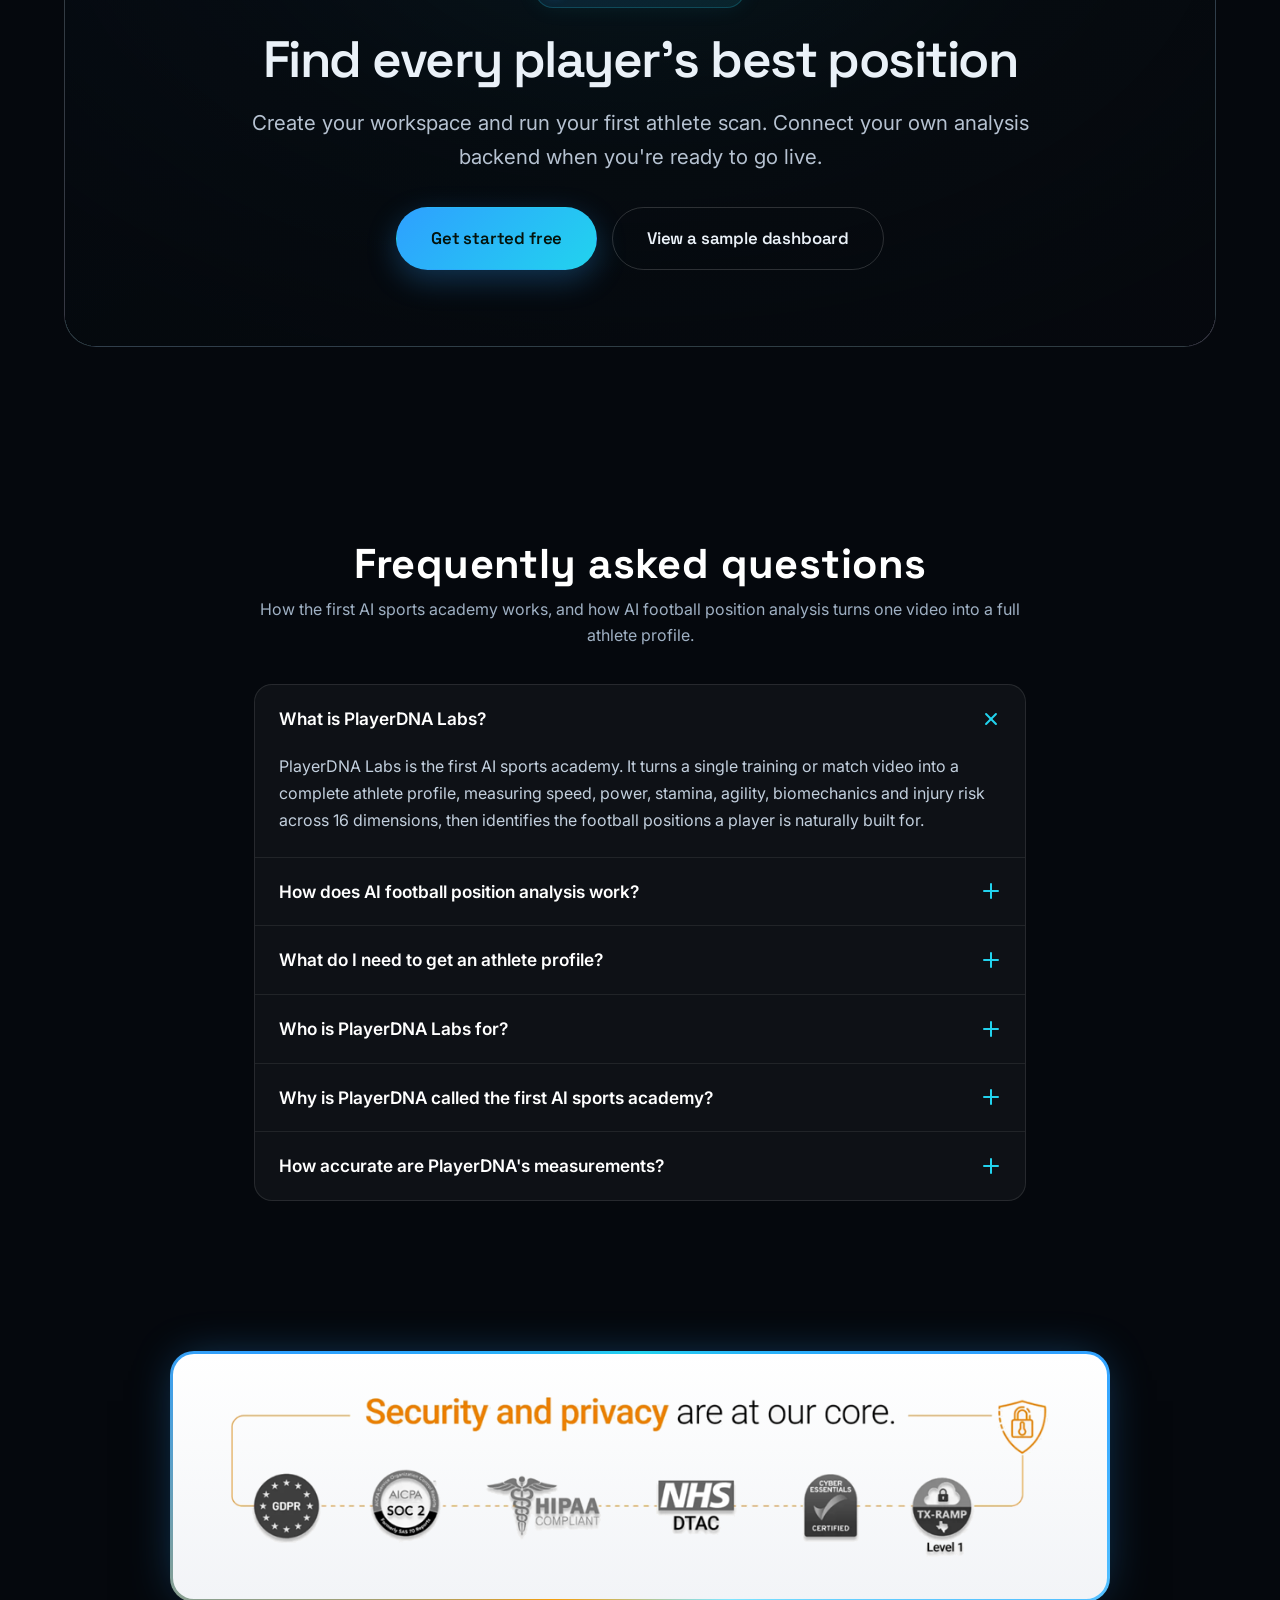
==== commit 1eae82b6: "Add security/privacy compliance badge strip in animated frame (bottom of site) - Process supplied im" ====
--- a/index.html
+++ b/index.html
@@ -1685,6 +1685,17 @@
     </div>
   </section>
 
+  <!-- ===== Security & privacy compliance ===== -->
+  <section class="security-band reveal" aria-label="Security and privacy certifications">
+    <div class="container">
+      <div class="security-frame">
+        <div class="security-panel">
+          <img class="security-badges" src="assets/img/security-badges.png" width="963" height="212" loading="lazy" decoding="async" alt="Security and privacy certifications: GDPR, AICPA SOC 2, HIPAA Compliant, NHS DTAC, Cyber Essentials Certified, and TX-RAMP Level 1." />
+        </div>
+      </div>
+    </div>
+  </section>
+
   <footer class="footer">
     <div class="container">
       <div class="footer-grid">
--- a/assets/css/styles.css
+++ b/assets/css/styles.css
@@ -2021,6 +2021,15 @@
 .article-body ul { margin: 0 0 16px; padding-left: 22px; }
 .article-body li { margin-bottom: 8px; }
 .article-meta { font-size: 0.82rem; color: var(--muted); font-family: var(--font-mono); margin-top: 14px; }
+
+/* ===================== Security & privacy compliance strip ===================== */
+.security-band { padding: clamp(34px, 6vw, 70px) 0 clamp(20px, 3vw, 42px); }
+.security-frame { position: relative; max-width: 940px; margin-inline: auto; border-radius: 24px; padding: 3px; overflow: hidden; box-shadow: 0 0 46px -10px rgba(46, 160, 255, 0.40), 0 24px 60px -26px rgba(0, 0, 0, 0.75); }
+.security-frame::before { content: ""; position: absolute; z-index: 0; top: 50%; left: 50%; width: 200%; aspect-ratio: 1 / 1; transform: translate(-50%, -50%); background: conic-gradient(from 0deg, #22d3ee, #2ea0ff, #7fe6ff, #f59e0b, #2ea0ff, #22d3ee); animation: secSpin 7s linear infinite; }
+.security-panel { position: relative; z-index: 1; border-radius: 21px; background: linear-gradient(180deg, #ffffff, #f2f4f7); padding: clamp(16px, 3.2vw, 30px) clamp(18px, 4vw, 46px); display: grid; place-items: center; }
+.security-badges { display: block; width: 100%; max-width: 880px; height: auto; }
+@keyframes secSpin { to { transform: translate(-50%, -50%) rotate(360deg); } }
+@media (prefers-reduced-motion: reduce) { .security-frame::before { animation: none; } }
 
 /* ===================== Prerequisite: IAIDL Basic ===================== */
 .prereq-banner { display: flex; align-items: center; gap: 14px; margin-top: 28px; padding: 16px 20px; border-radius: var(--radius-lg, 22px); border: 1px solid color-mix(in srgb, var(--cyan) 32%, var(--line)); background: linear-gradient(120deg, color-mix(in srgb, var(--cyan) 9%, var(--surface)), var(--surface)); }
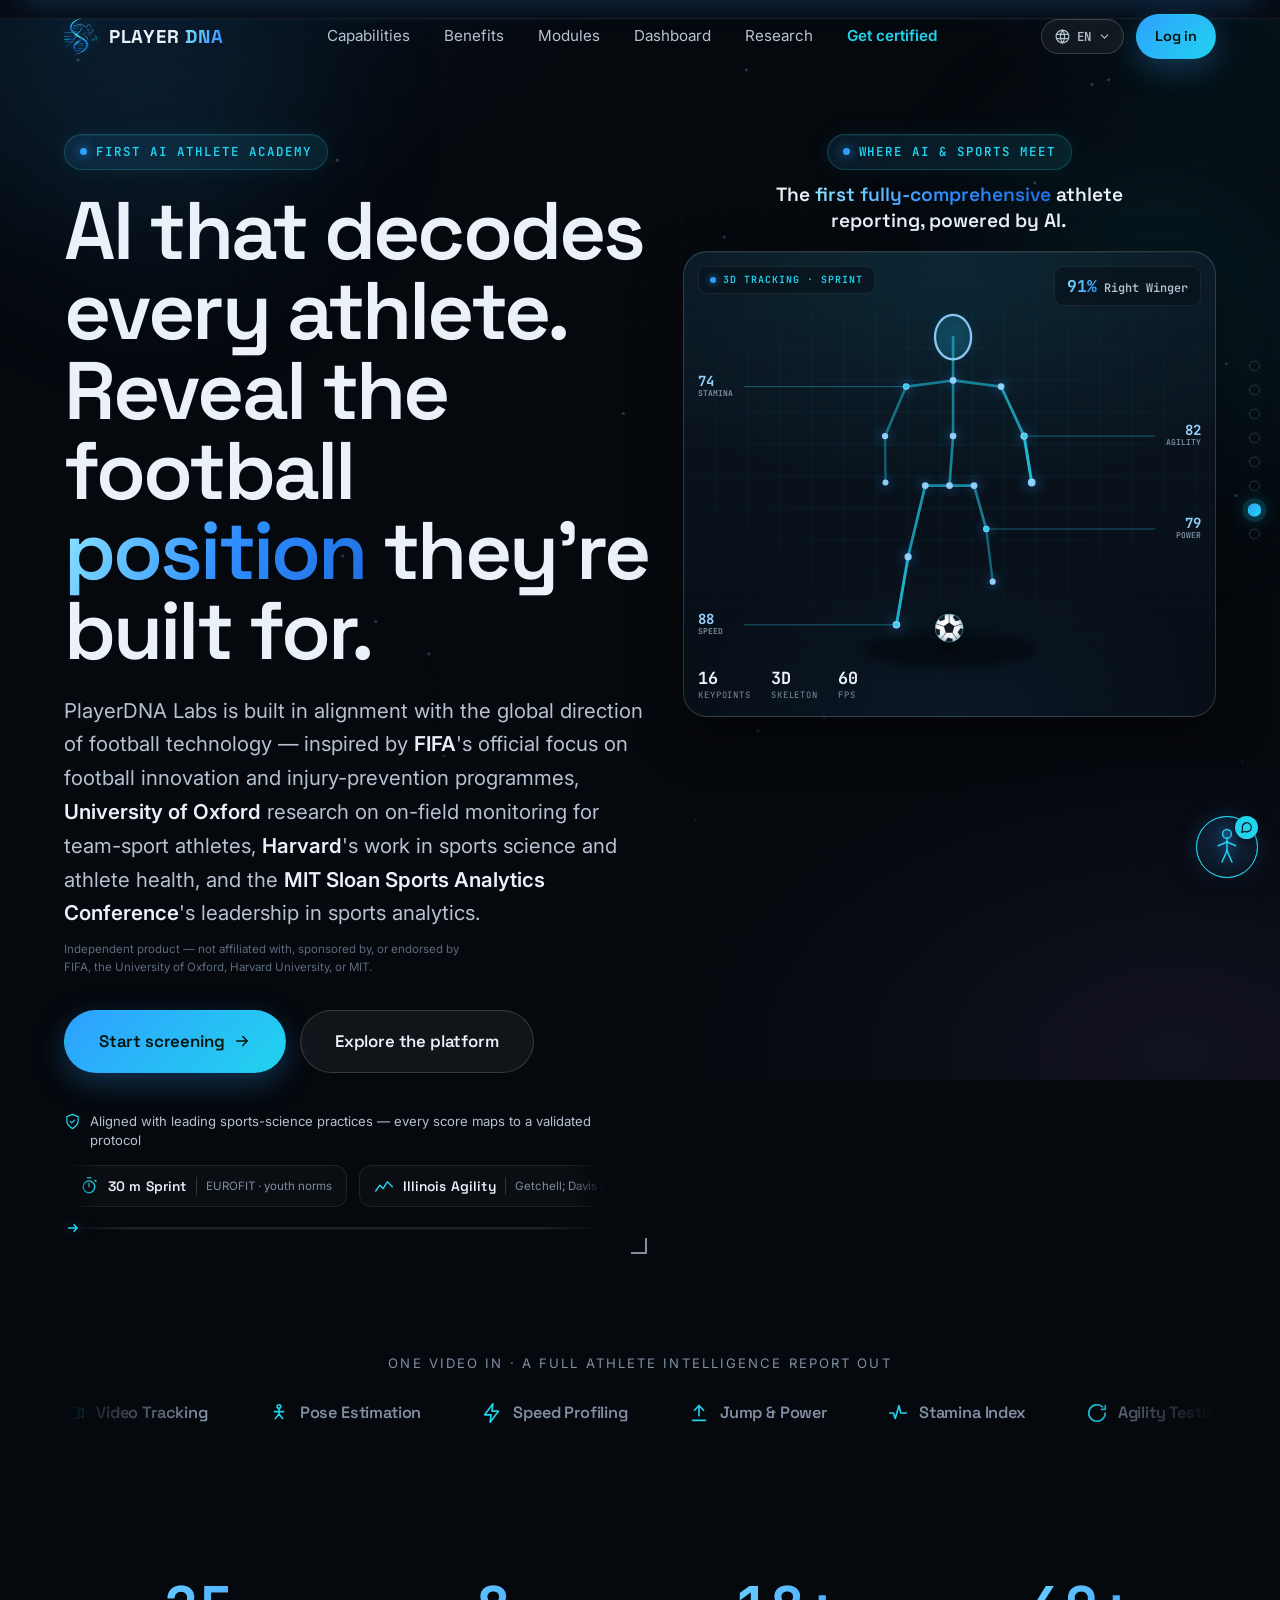
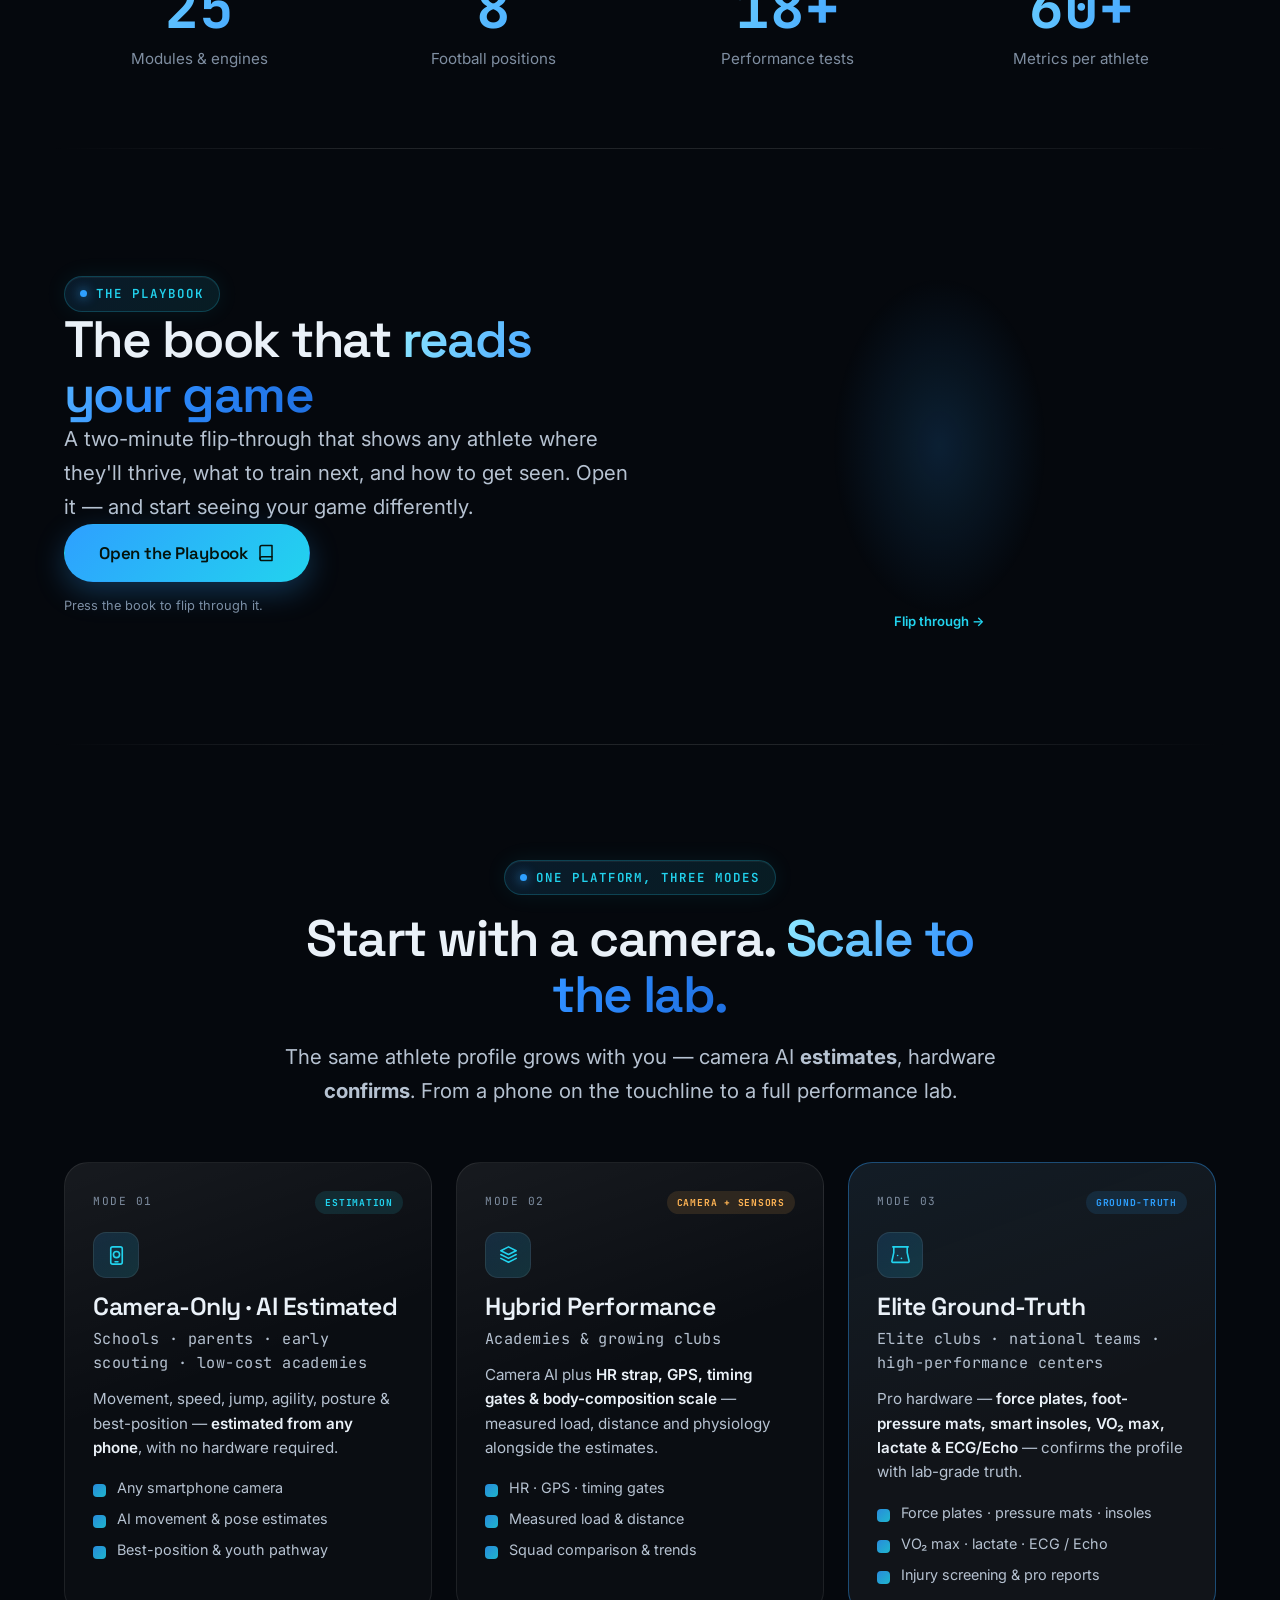
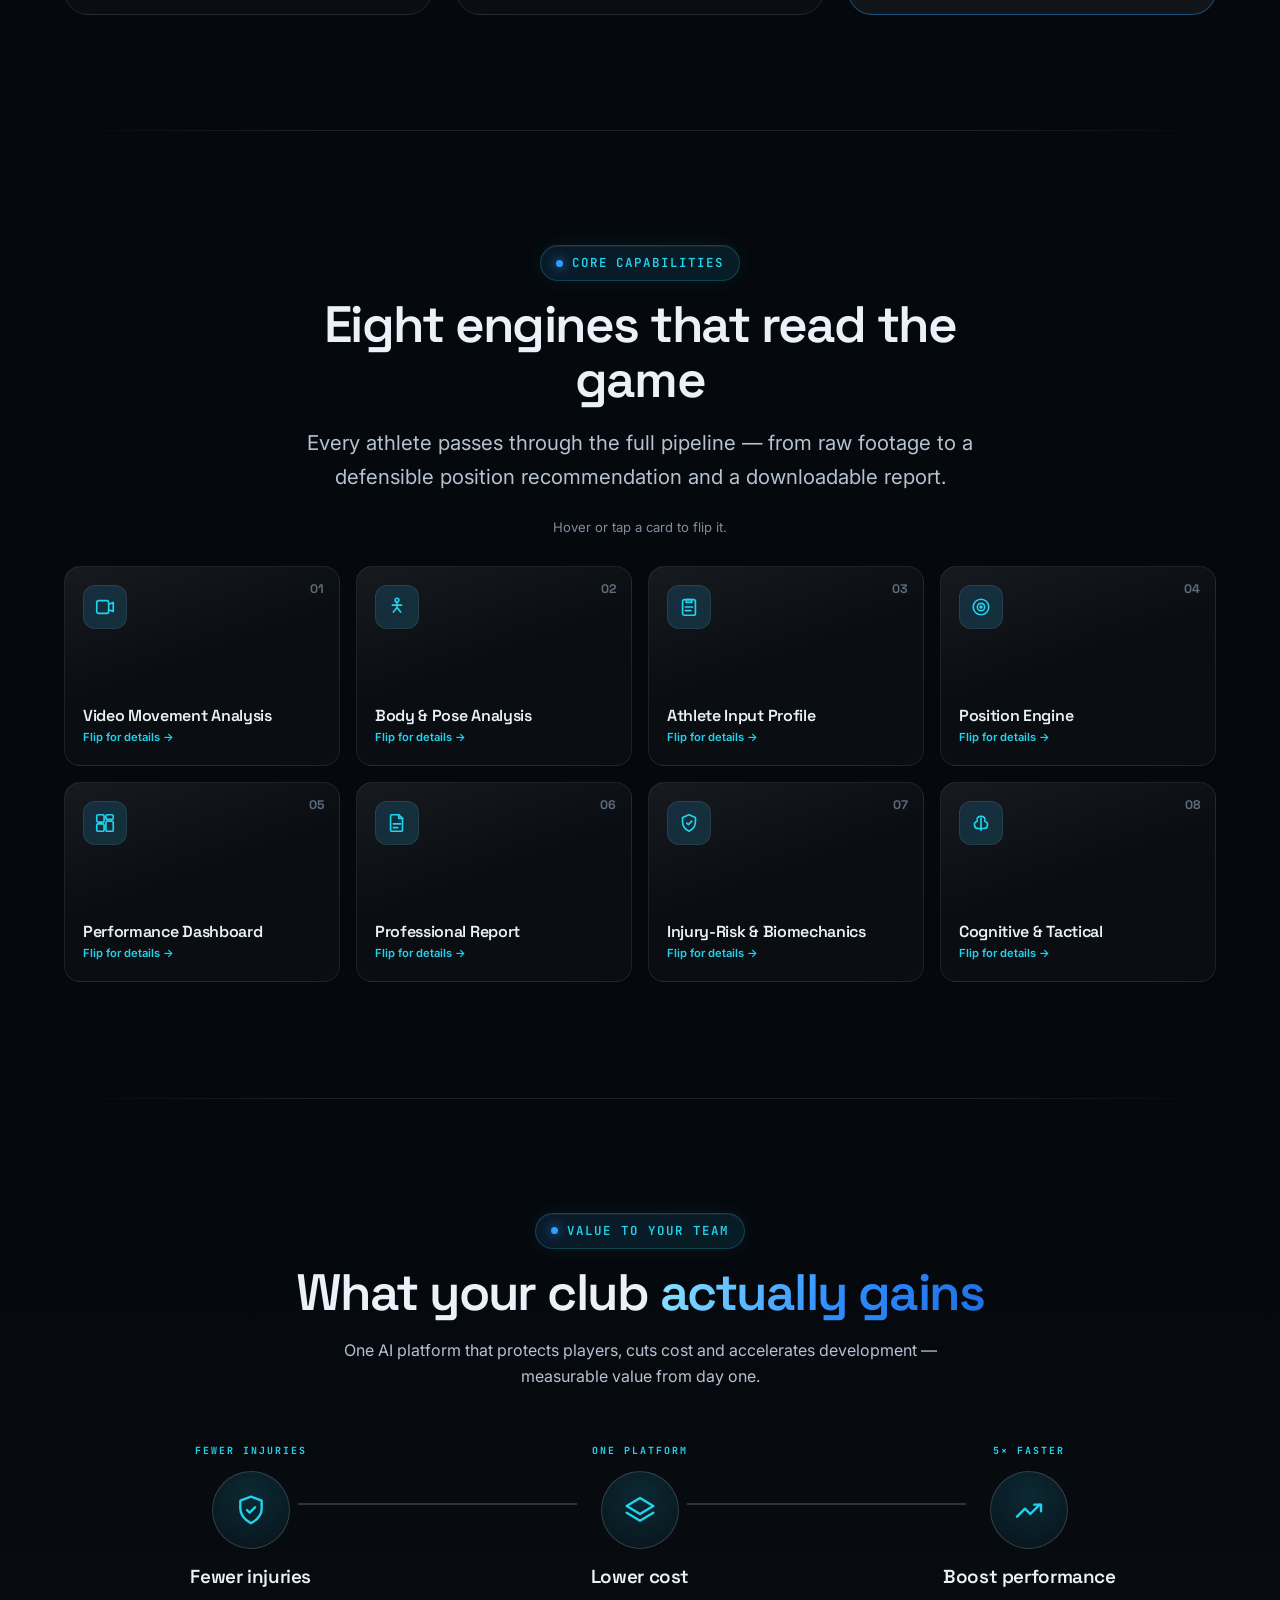
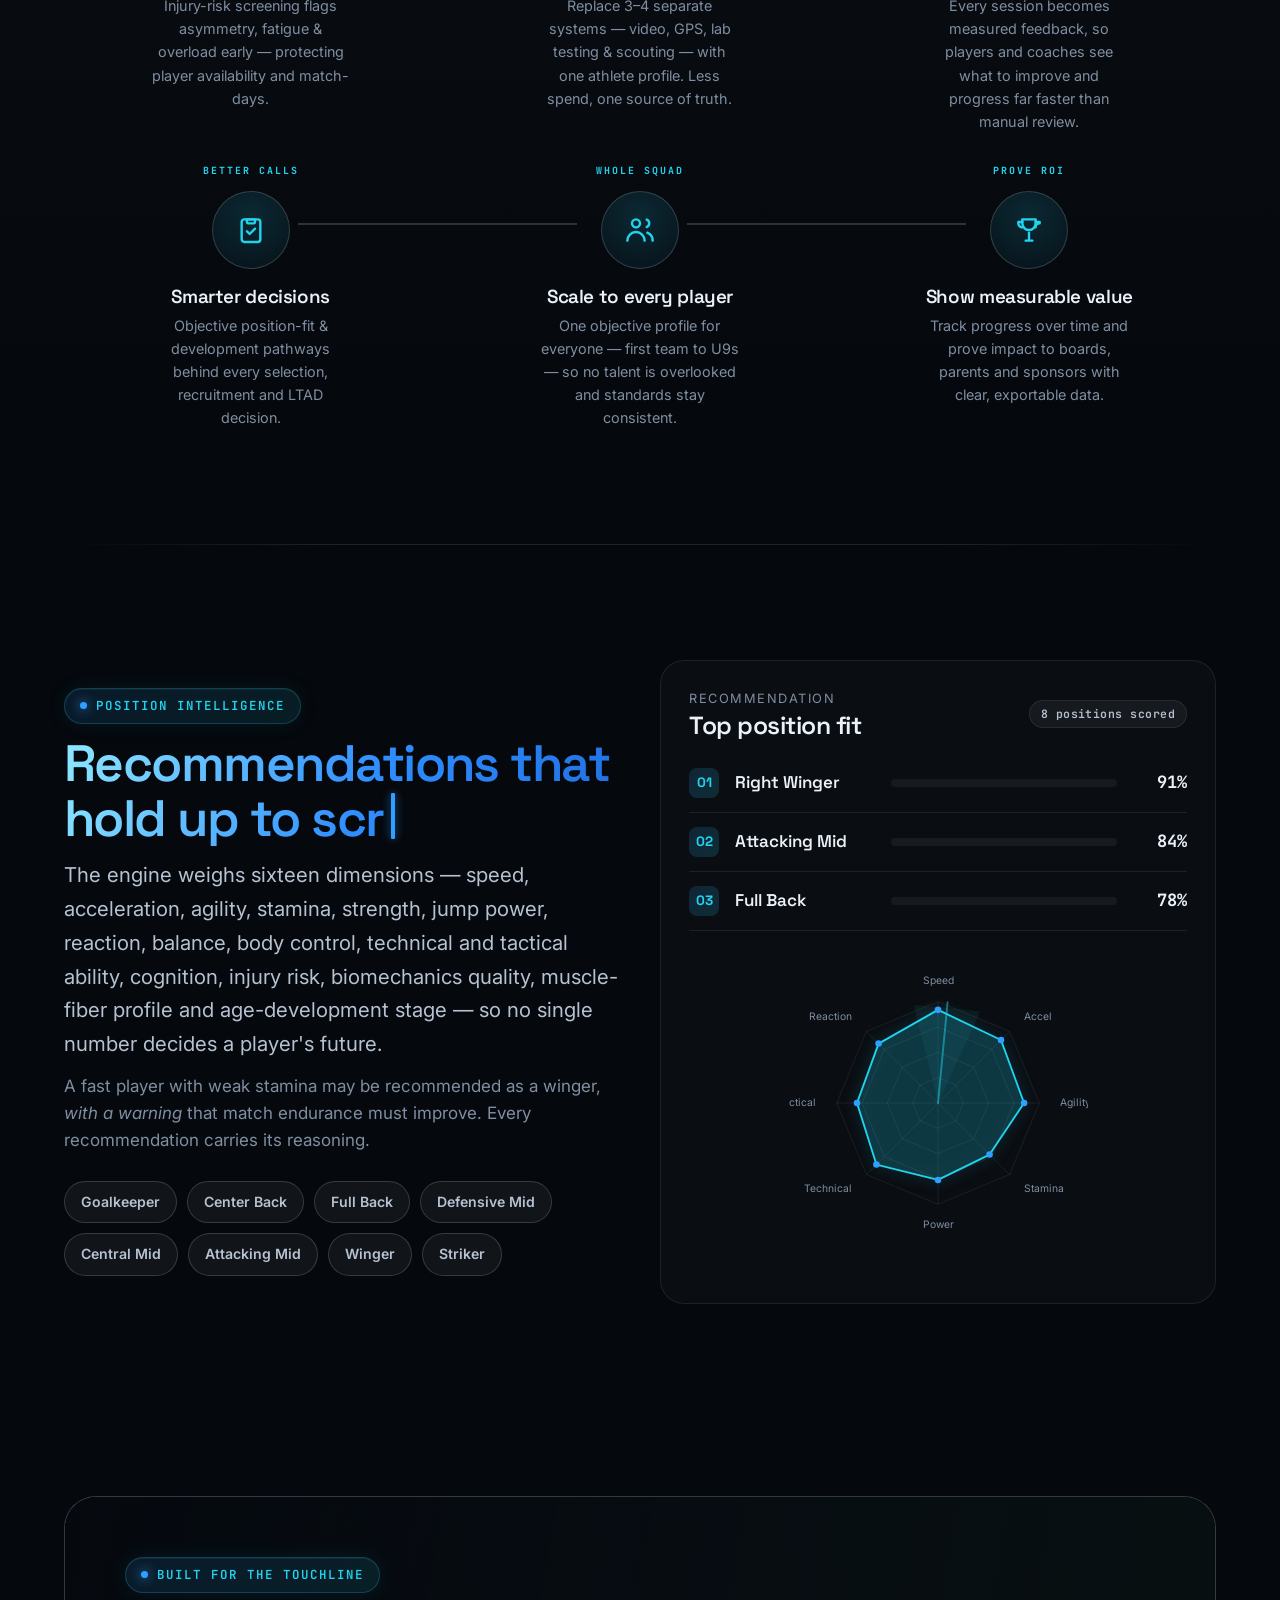
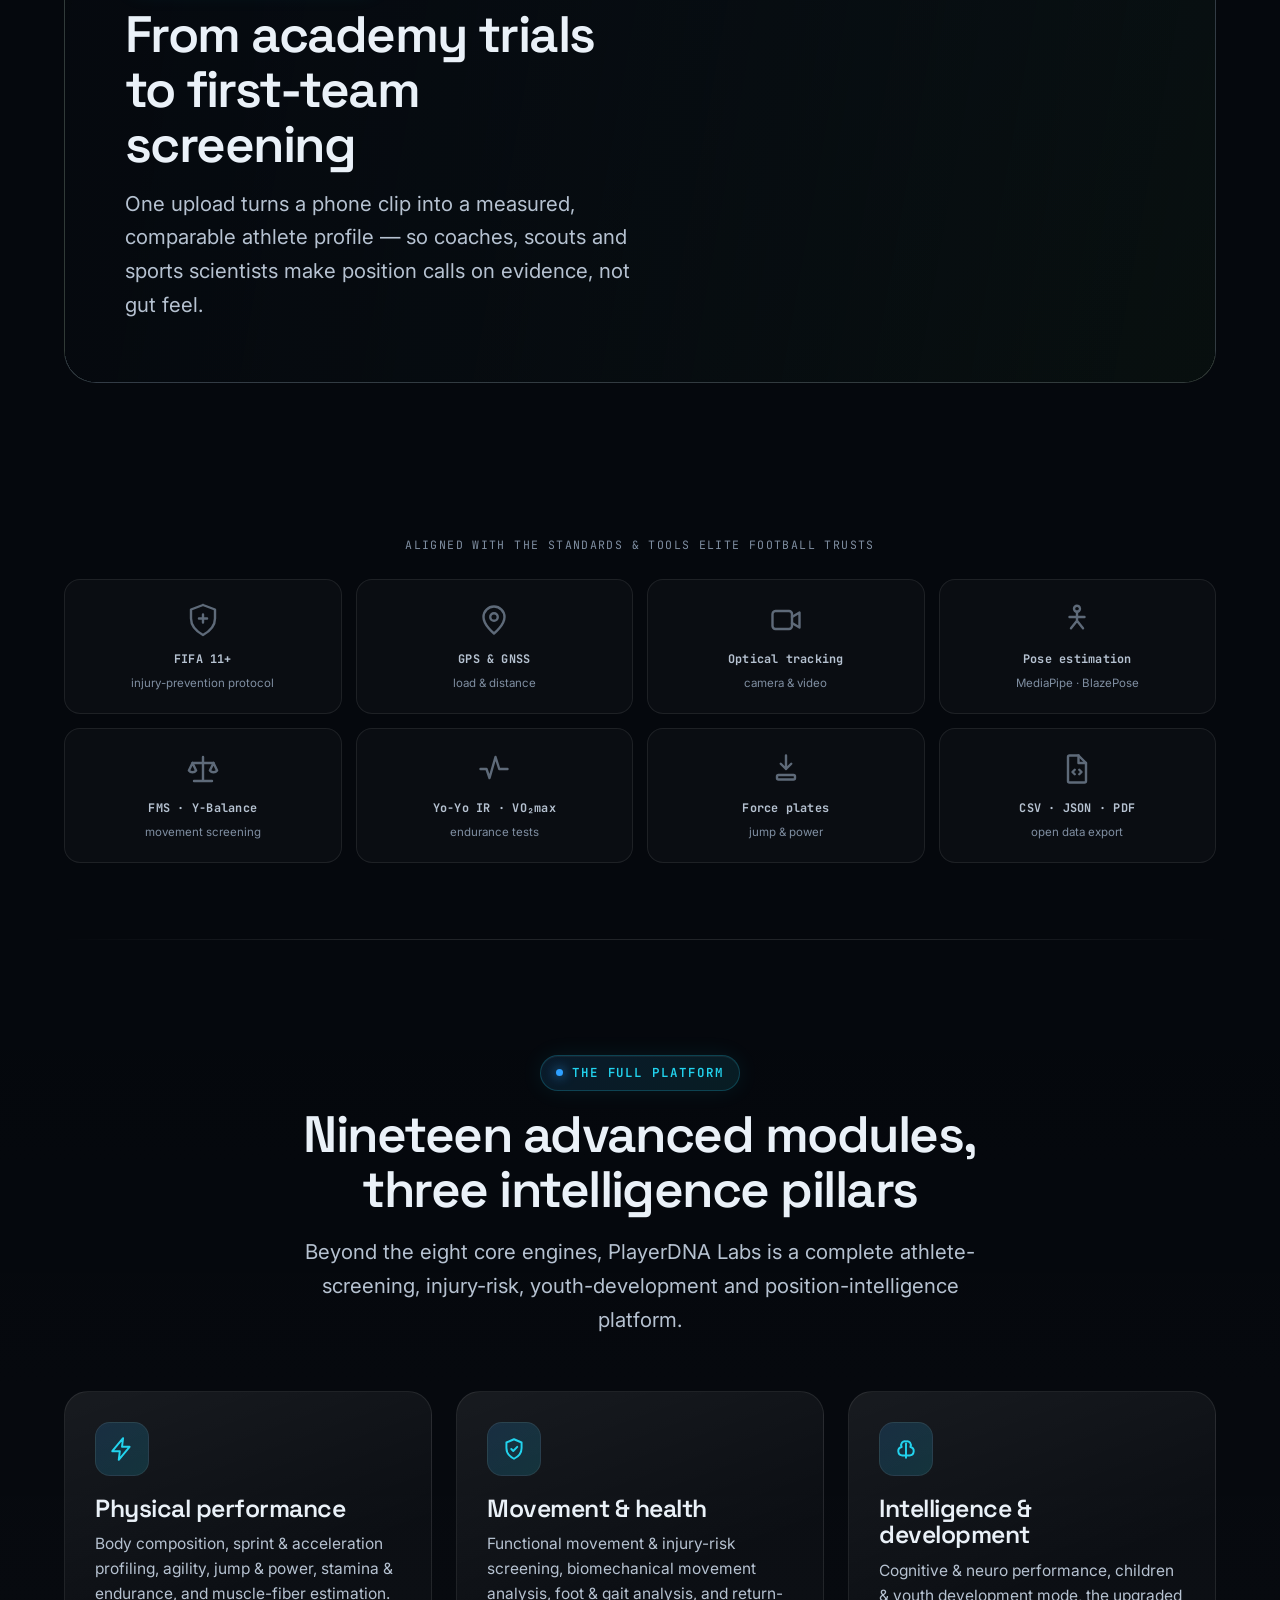
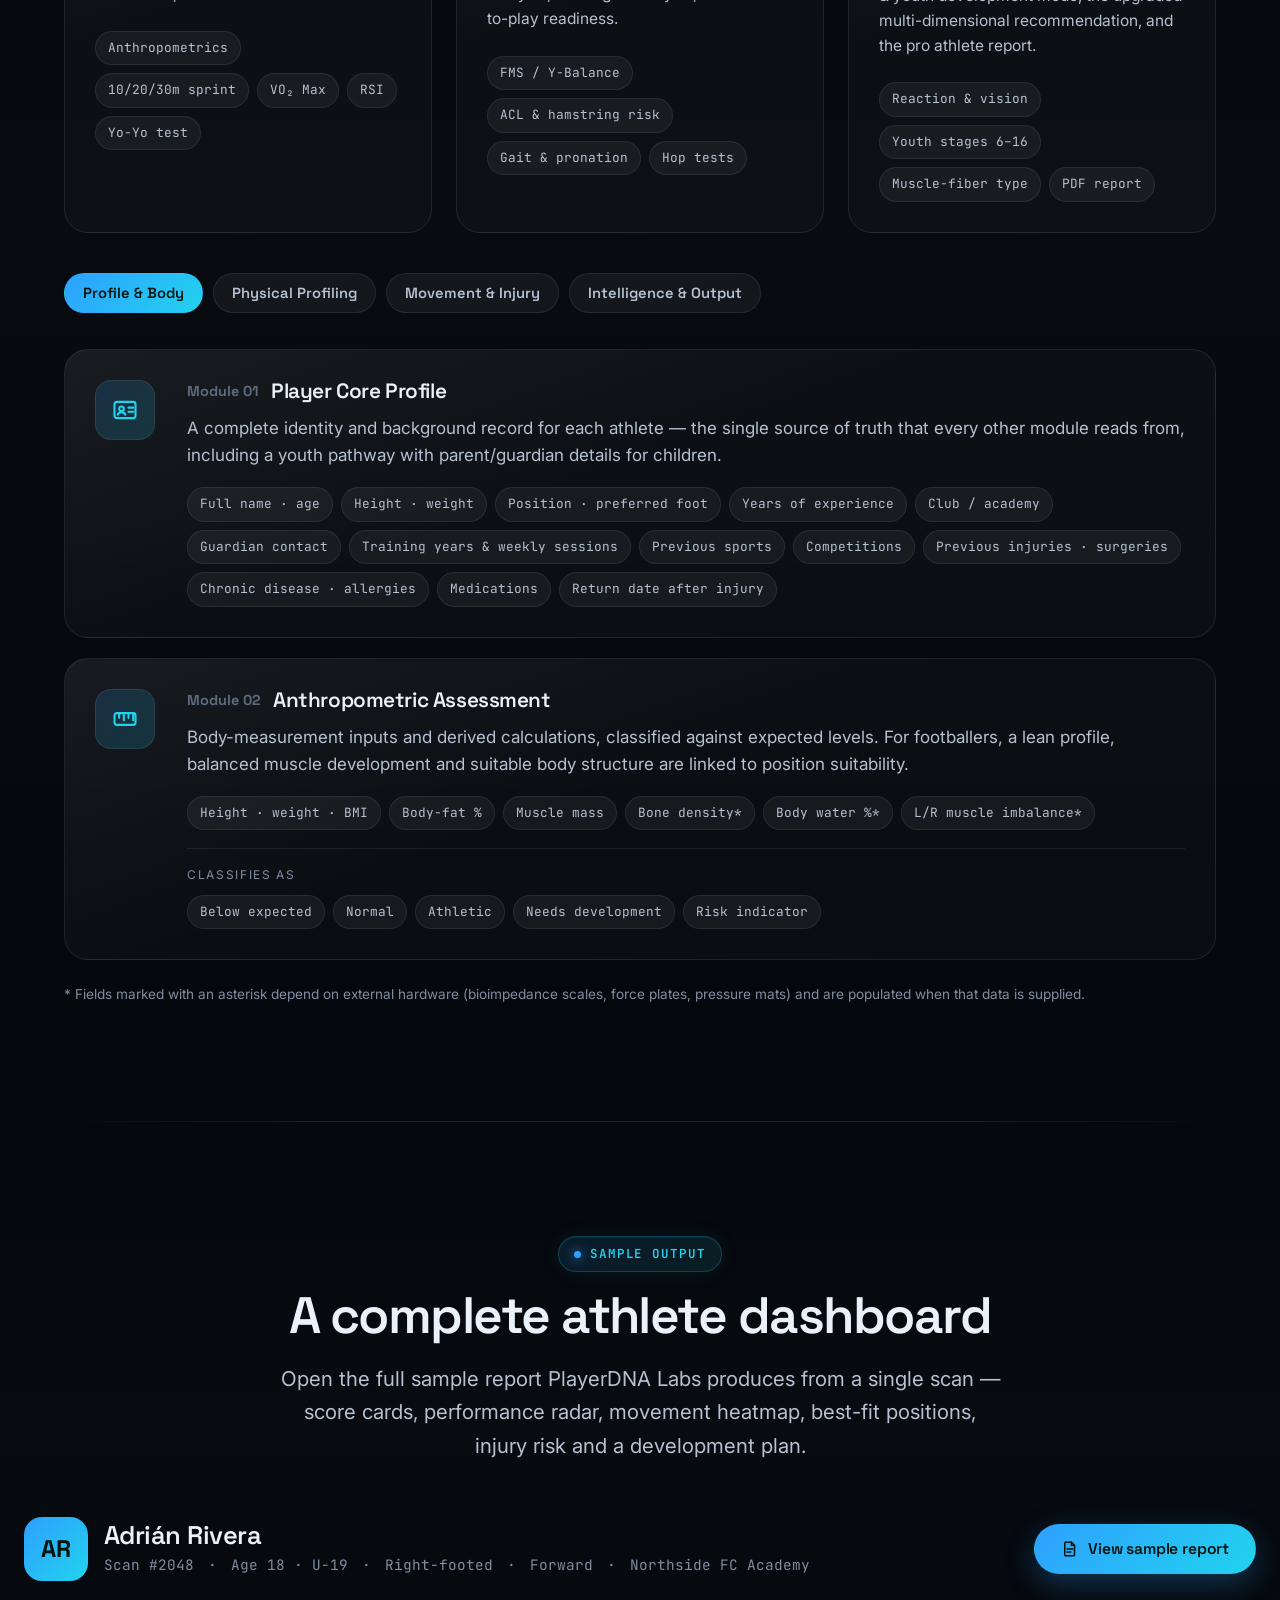
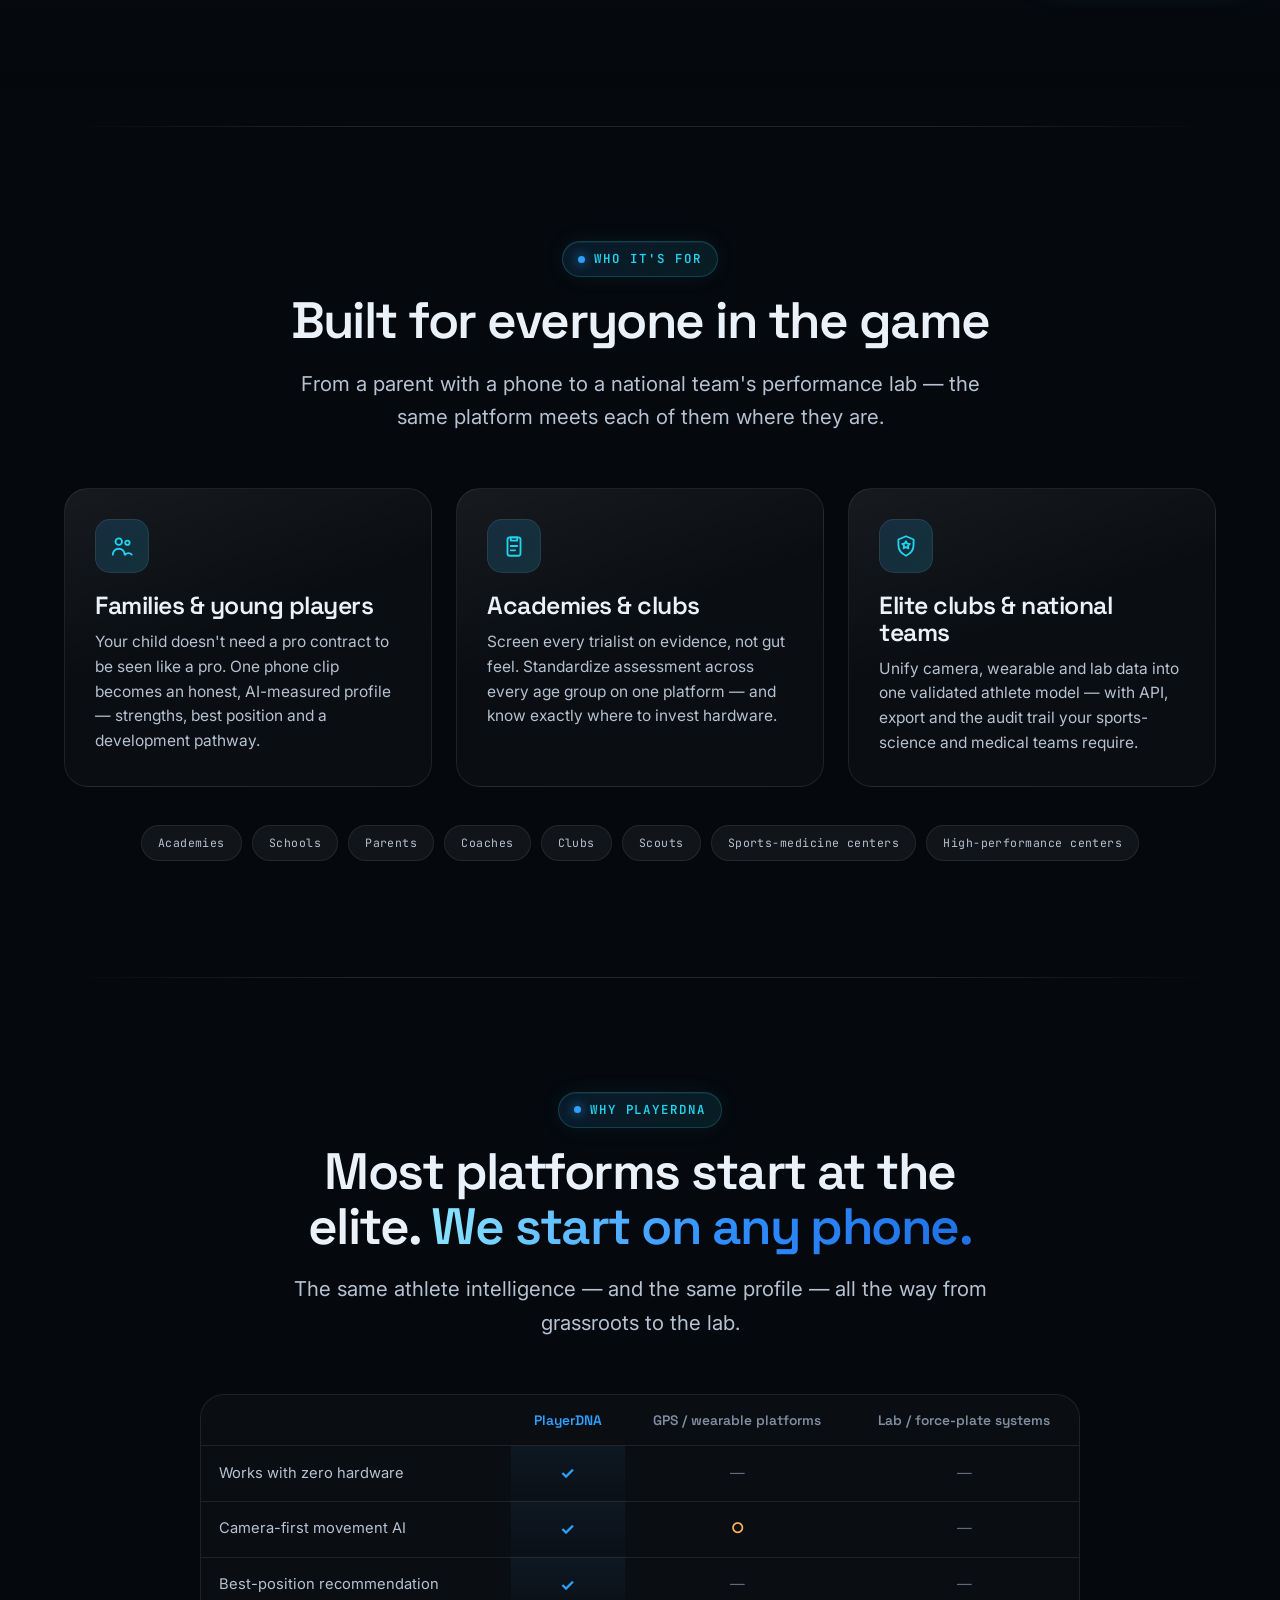
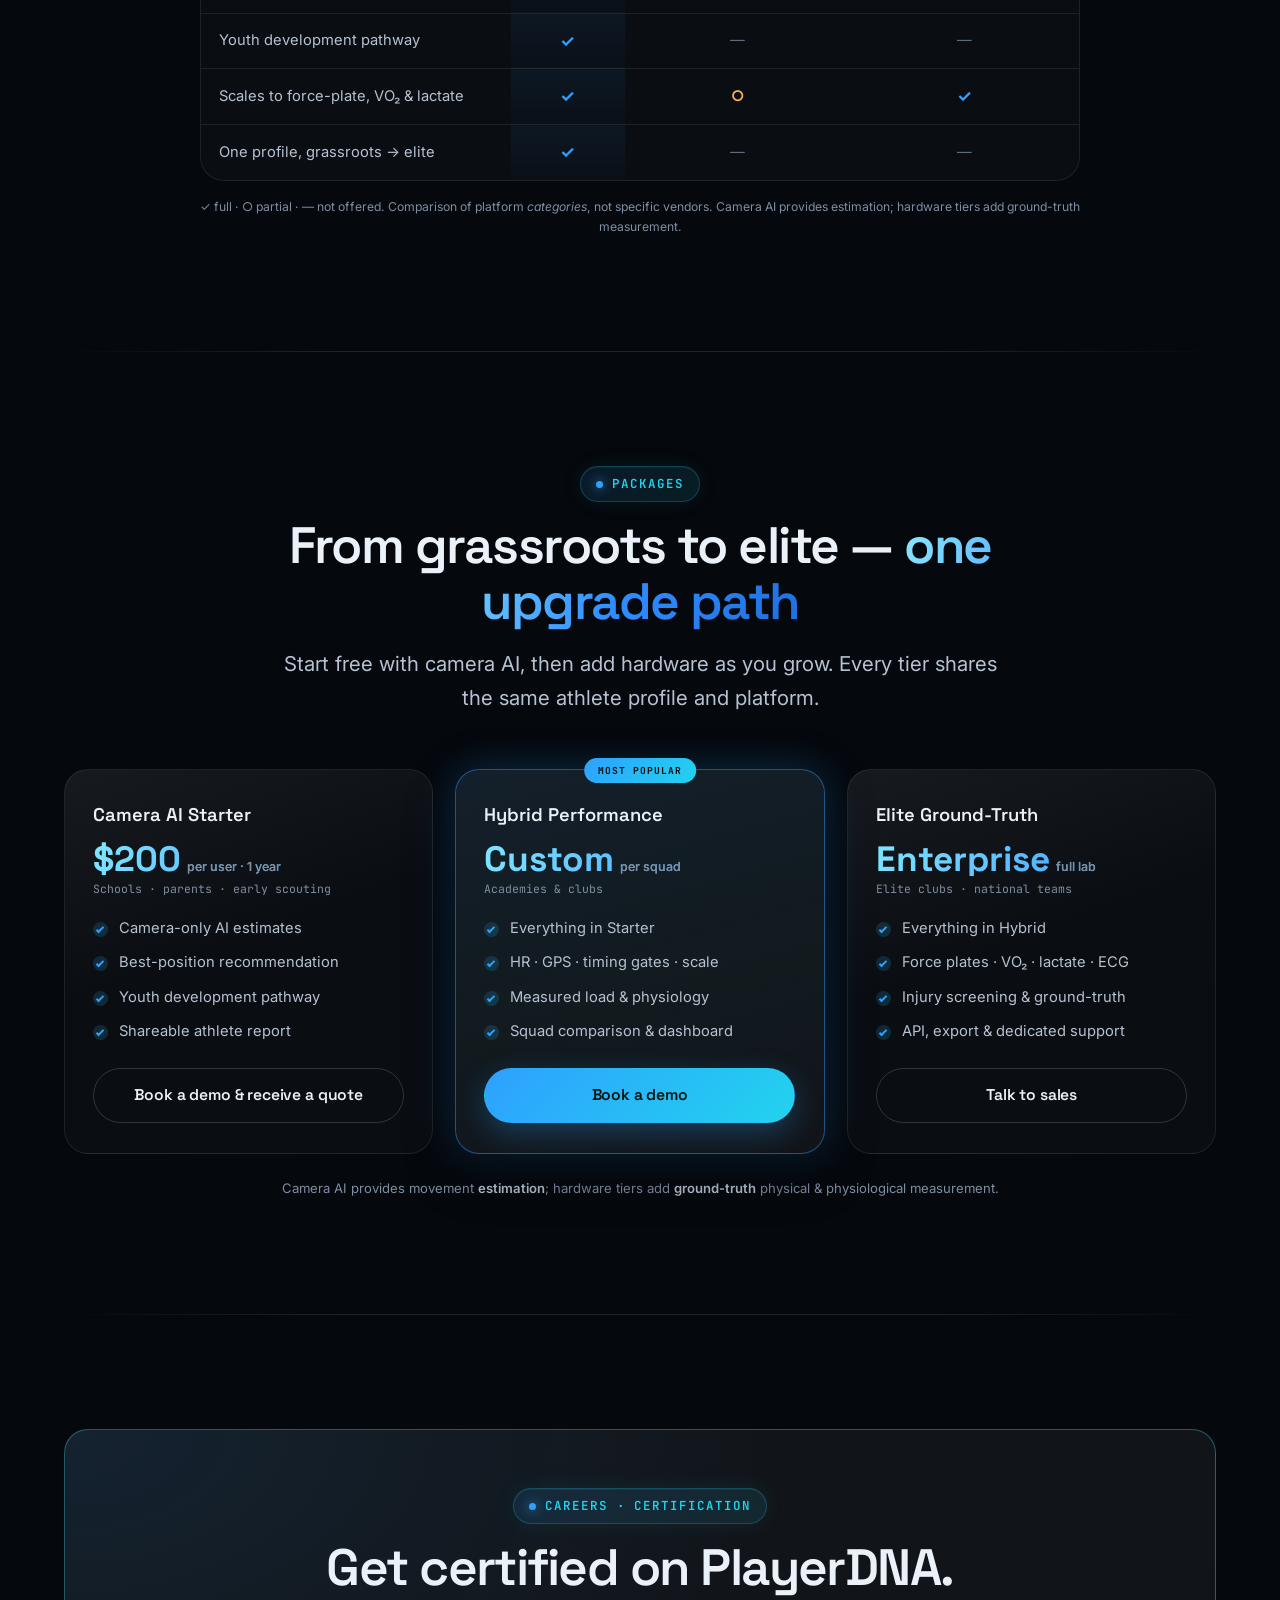
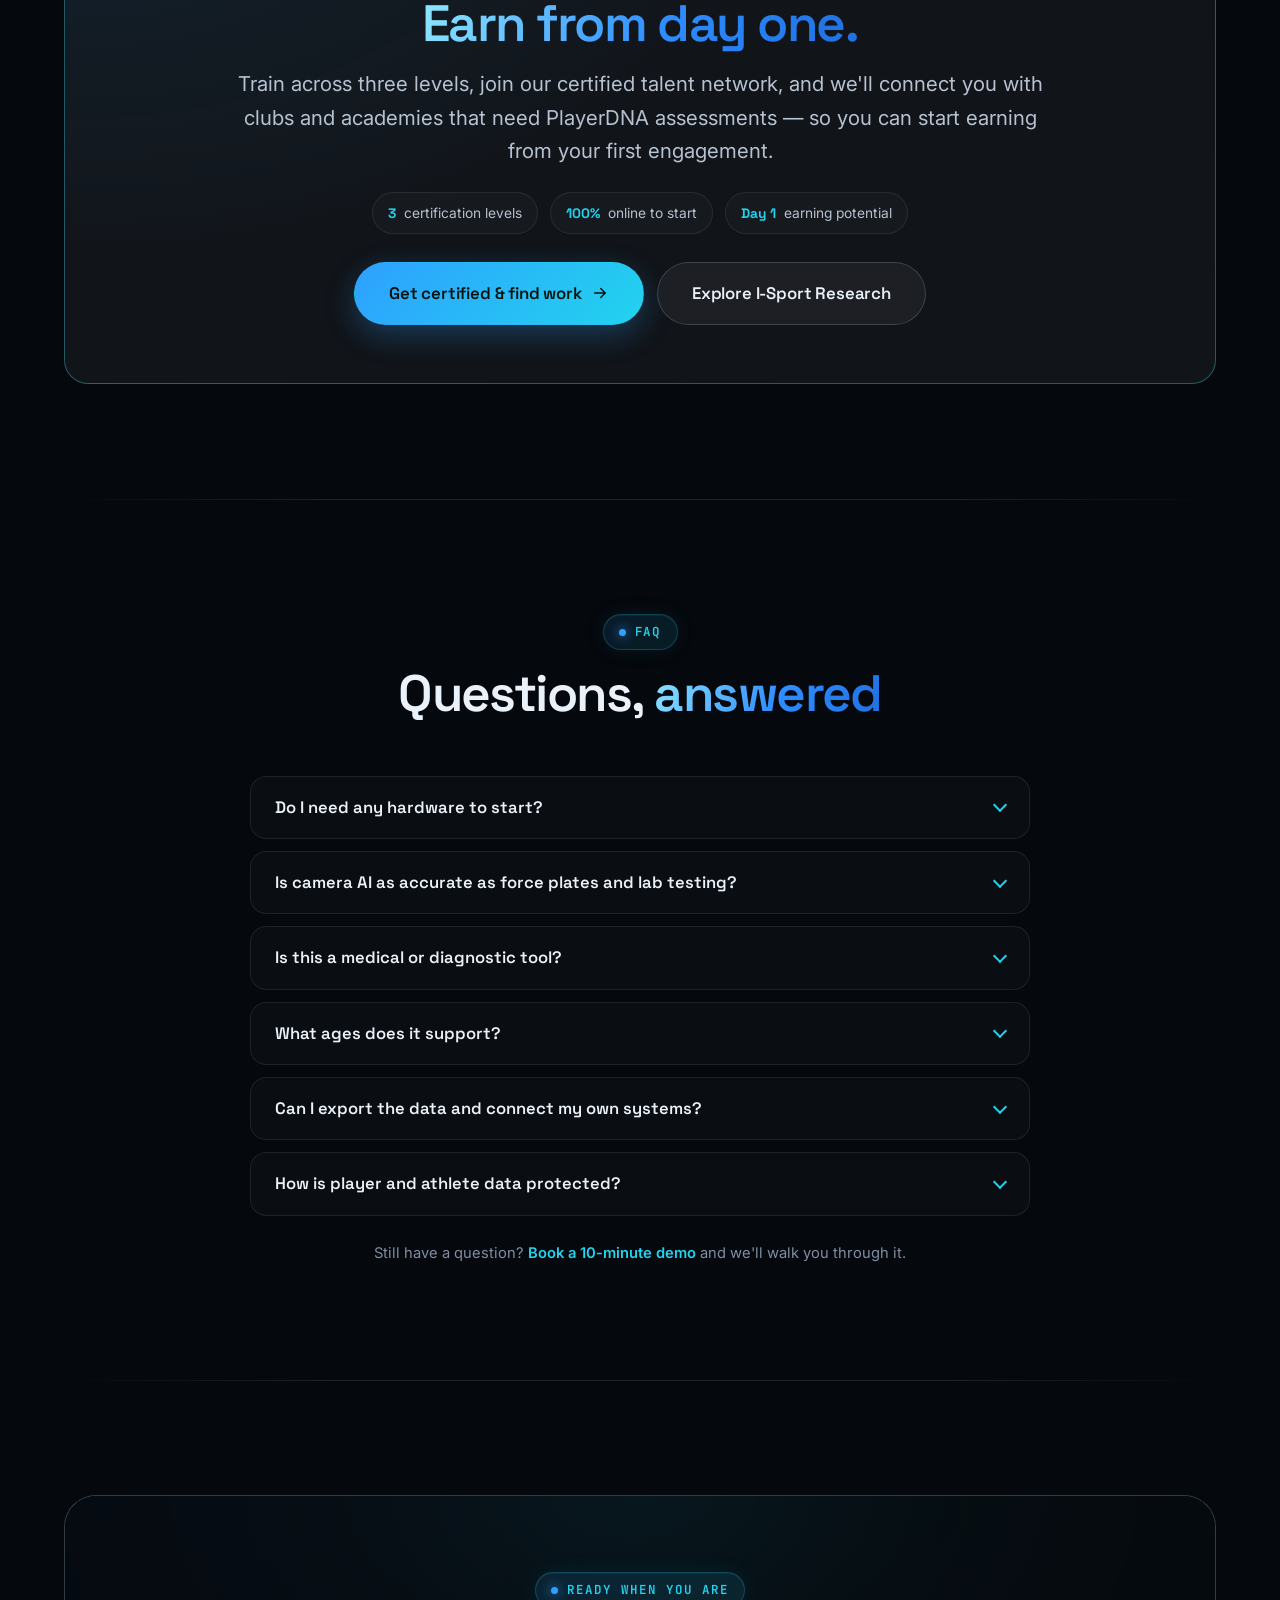
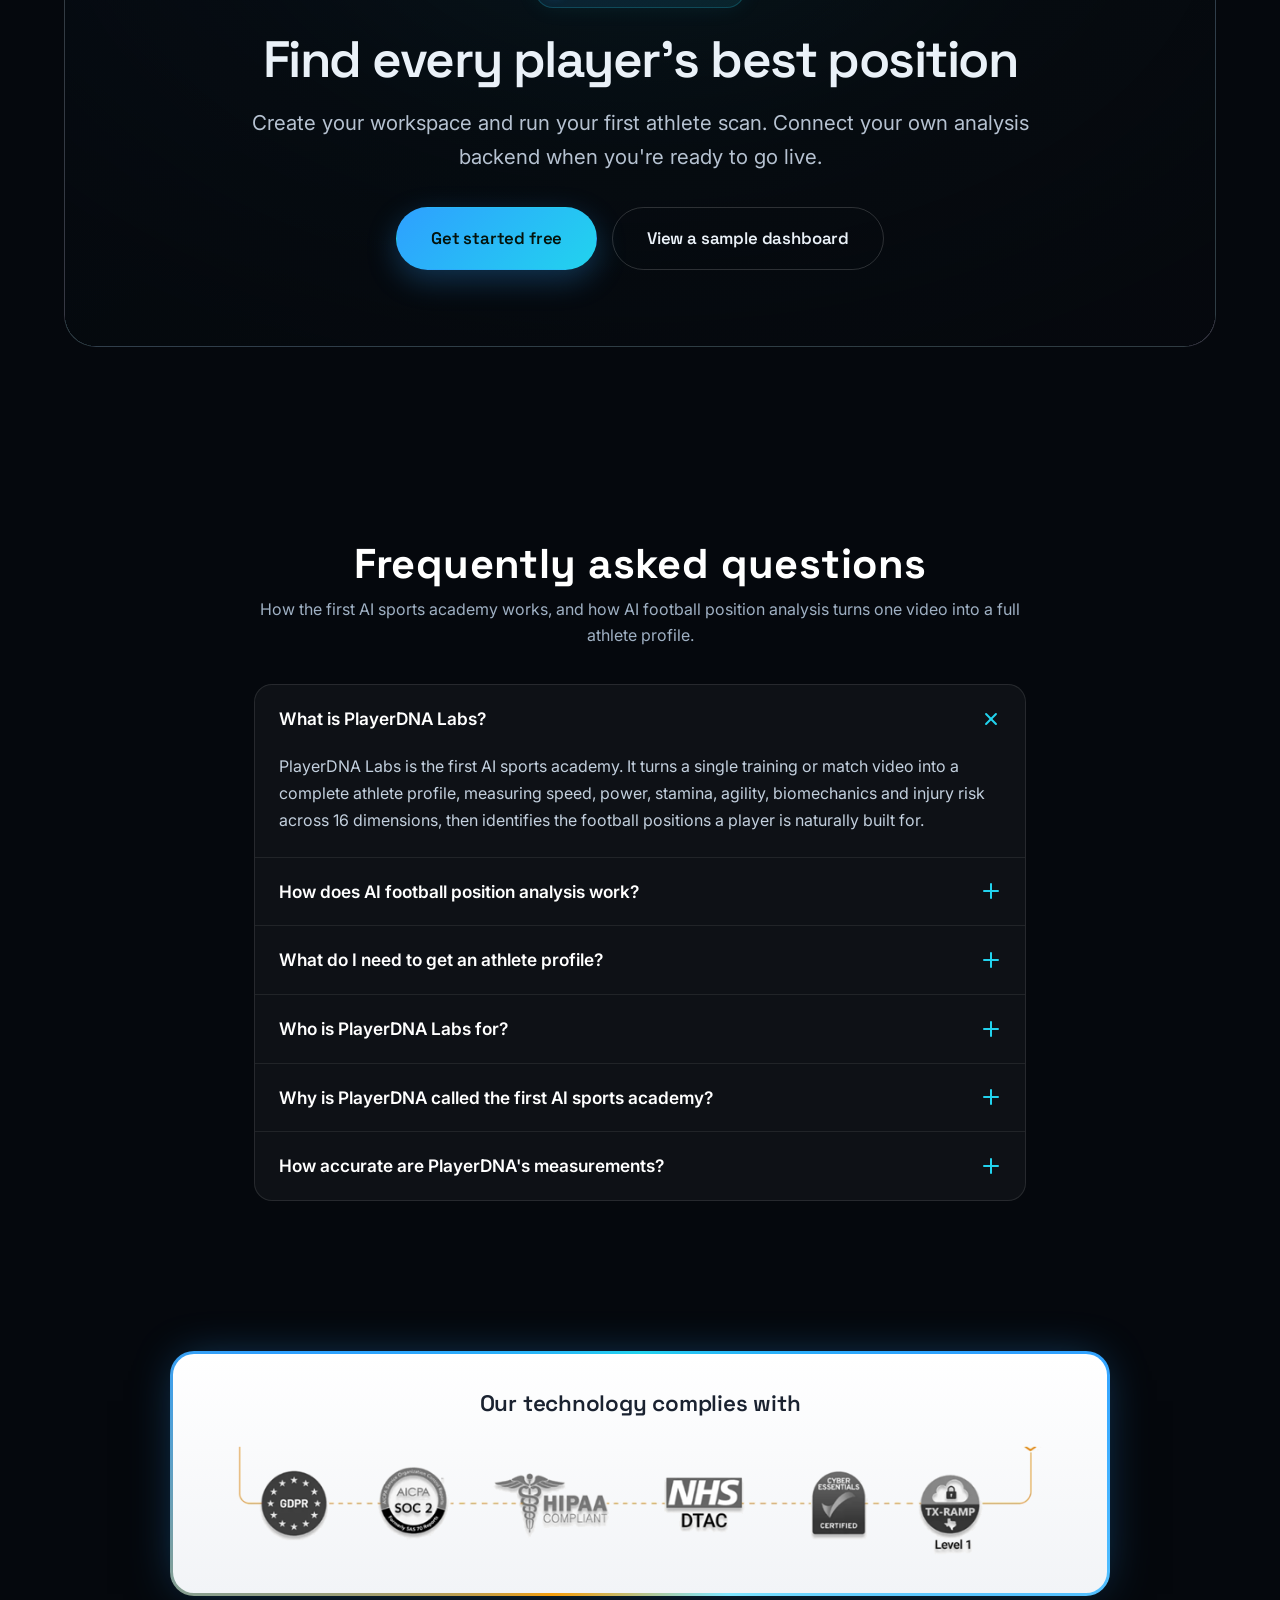
==== commit c15ff67a: "Compliance strip: "Our technology complies with" heading + logos-only image - Crop the source image " ====
--- a/index.html
+++ b/index.html
@@ -1690,7 +1690,8 @@
     <div class="container">
       <div class="security-frame">
         <div class="security-panel">
-          <img class="security-badges" src="assets/img/security-badges.png" width="963" height="212" loading="lazy" decoding="async" alt="Security and privacy certifications: GDPR, AICPA SOC 2, HIPAA Compliant, NHS DTAC, Cyber Essentials Certified, and TX-RAMP Level 1." />
+          <p class="security-title">Our technology complies with</p>
+          <img class="security-badges" src="assets/img/security-logos.png" width="937" height="143" loading="lazy" decoding="async" alt="Compliance certifications: GDPR, AICPA SOC 2, HIPAA Compliant, NHS DTAC, Cyber Essentials Certified, and TX-RAMP Level 1." />
         </div>
       </div>
     </div>
--- a/assets/css/styles.css
+++ b/assets/css/styles.css
@@ -2027,7 +2027,8 @@
 .security-frame { position: relative; max-width: 940px; margin-inline: auto; border-radius: 24px; padding: 3px; overflow: hidden; box-shadow: 0 0 46px -10px rgba(46, 160, 255, 0.40), 0 24px 60px -26px rgba(0, 0, 0, 0.75); }
 .security-frame::before { content: ""; position: absolute; z-index: 0; top: 50%; left: 50%; width: 200%; aspect-ratio: 1 / 1; transform: translate(-50%, -50%); background: conic-gradient(from 0deg, #22d3ee, #2ea0ff, #7fe6ff, #f59e0b, #2ea0ff, #22d3ee); animation: secSpin 7s linear infinite; }
 .security-panel { position: relative; z-index: 1; border-radius: 21px; background: linear-gradient(180deg, #ffffff, #f2f4f7); padding: clamp(16px, 3.2vw, 30px) clamp(18px, 4vw, 46px); display: grid; place-items: center; }
-.security-badges { display: block; width: 100%; max-width: 880px; height: auto; }
+.security-title { font-family: var(--font-display); font-size: clamp(1.05rem, 2.4vw, 1.4rem); font-weight: 600; color: #1a2230; text-align: center; letter-spacing: -0.01em; margin: 2px 0 16px; }
+.security-badges { display: block; width: 100%; max-width: 820px; height: auto; }
 @keyframes secSpin { to { transform: translate(-50%, -50%) rotate(360deg); } }
 @media (prefers-reduced-motion: reduce) { .security-frame::before { animation: none; } }
 
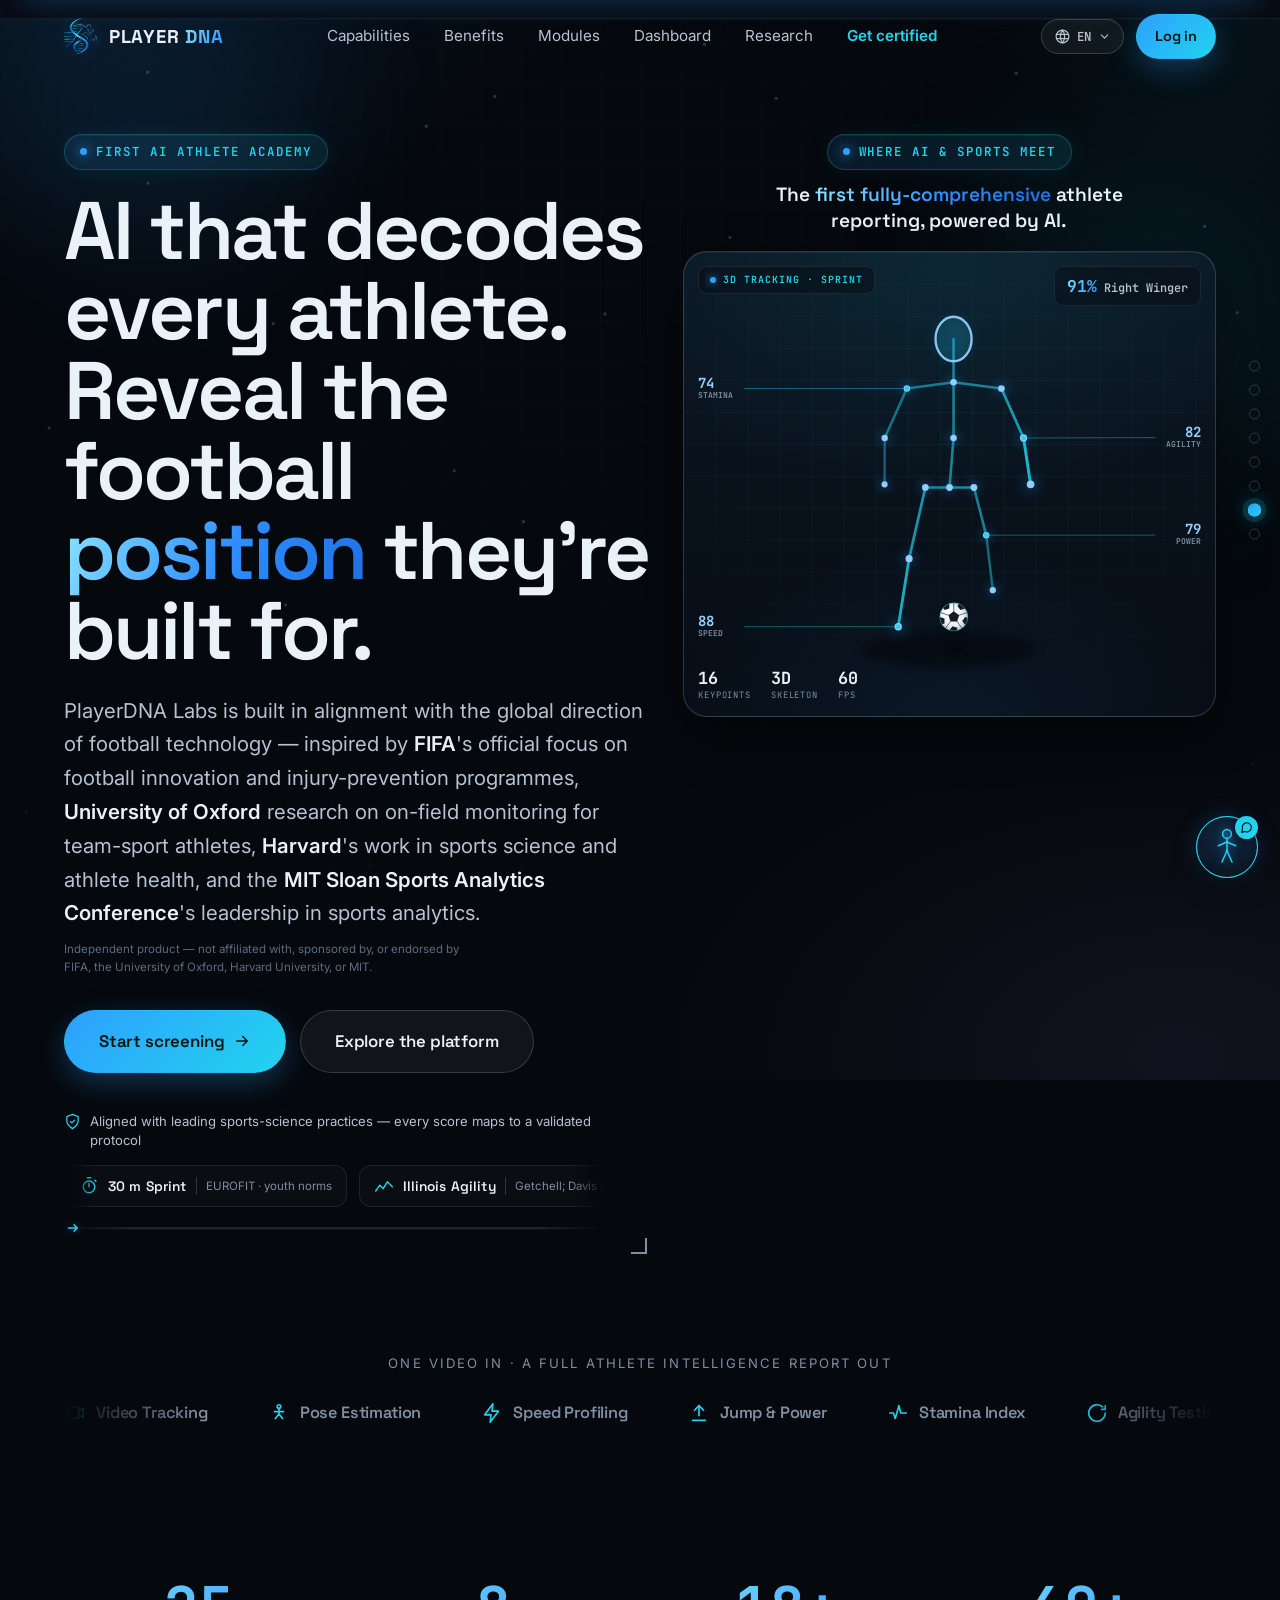
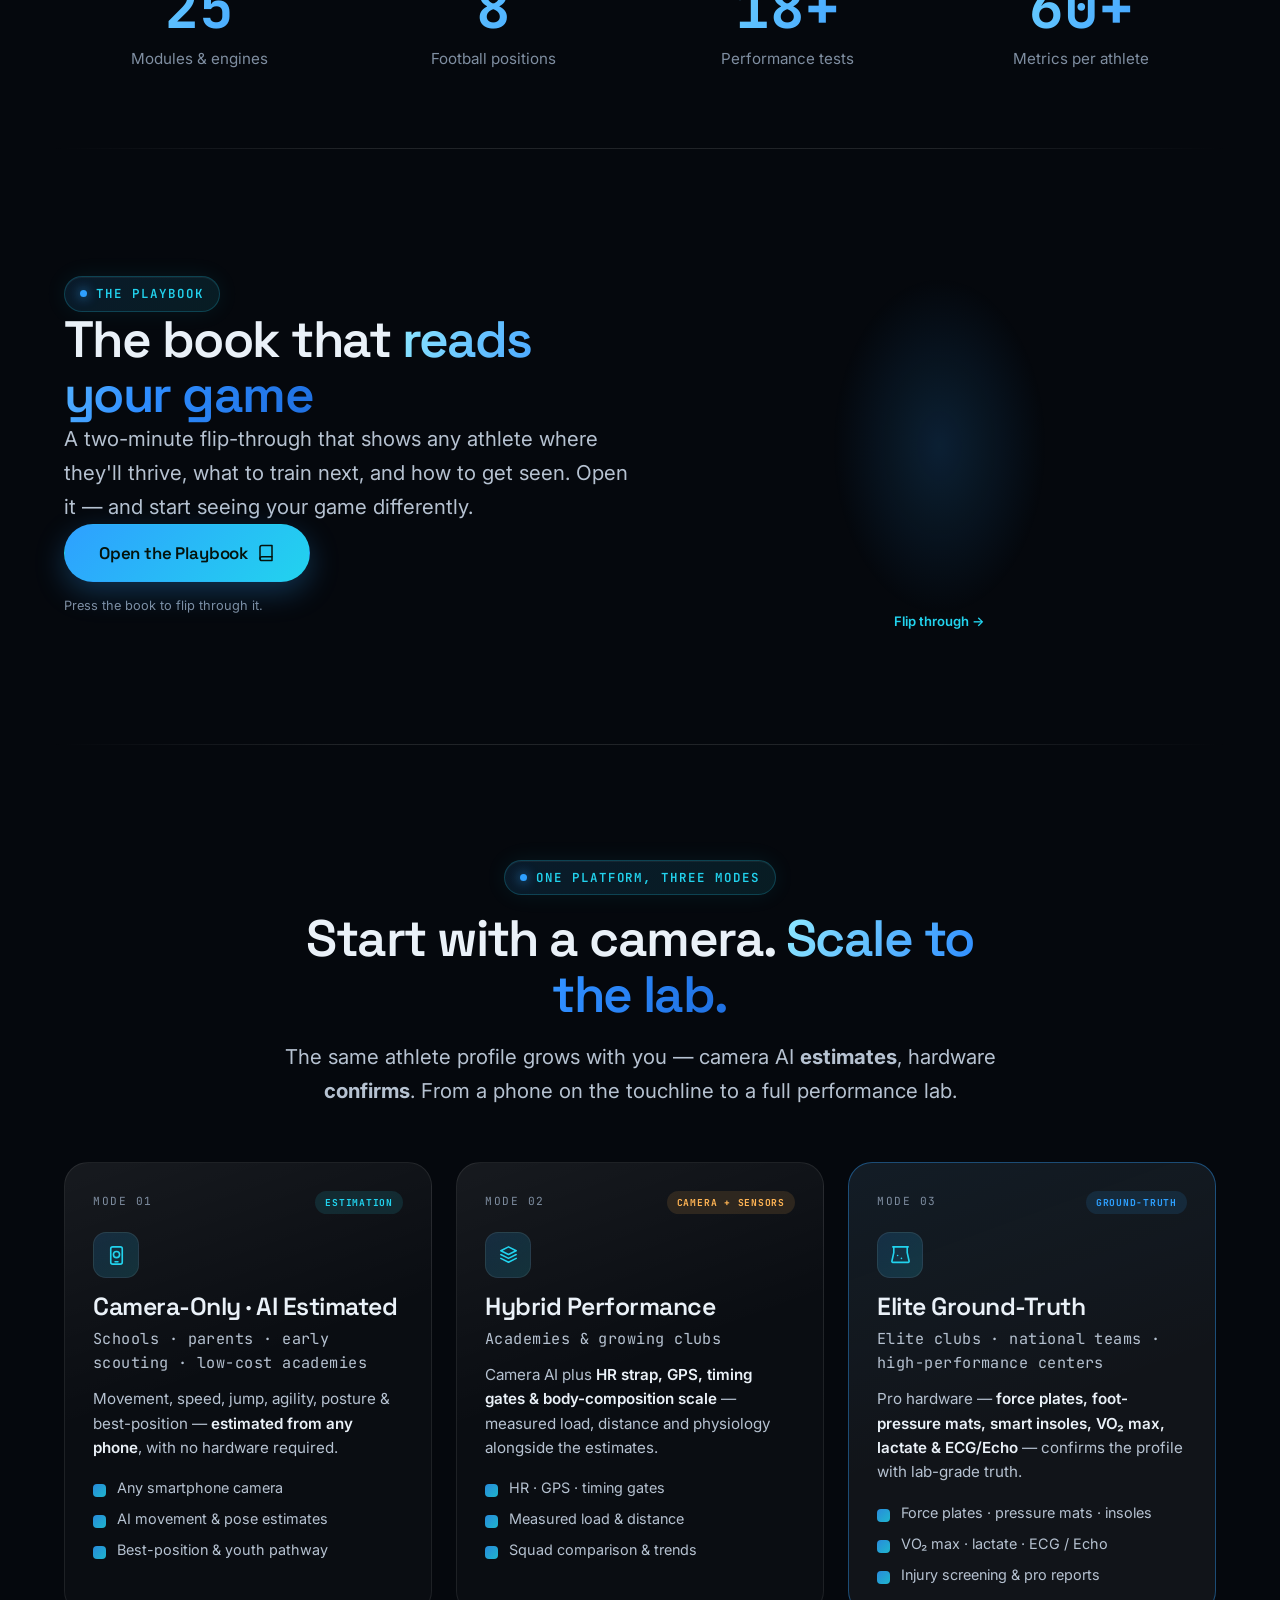
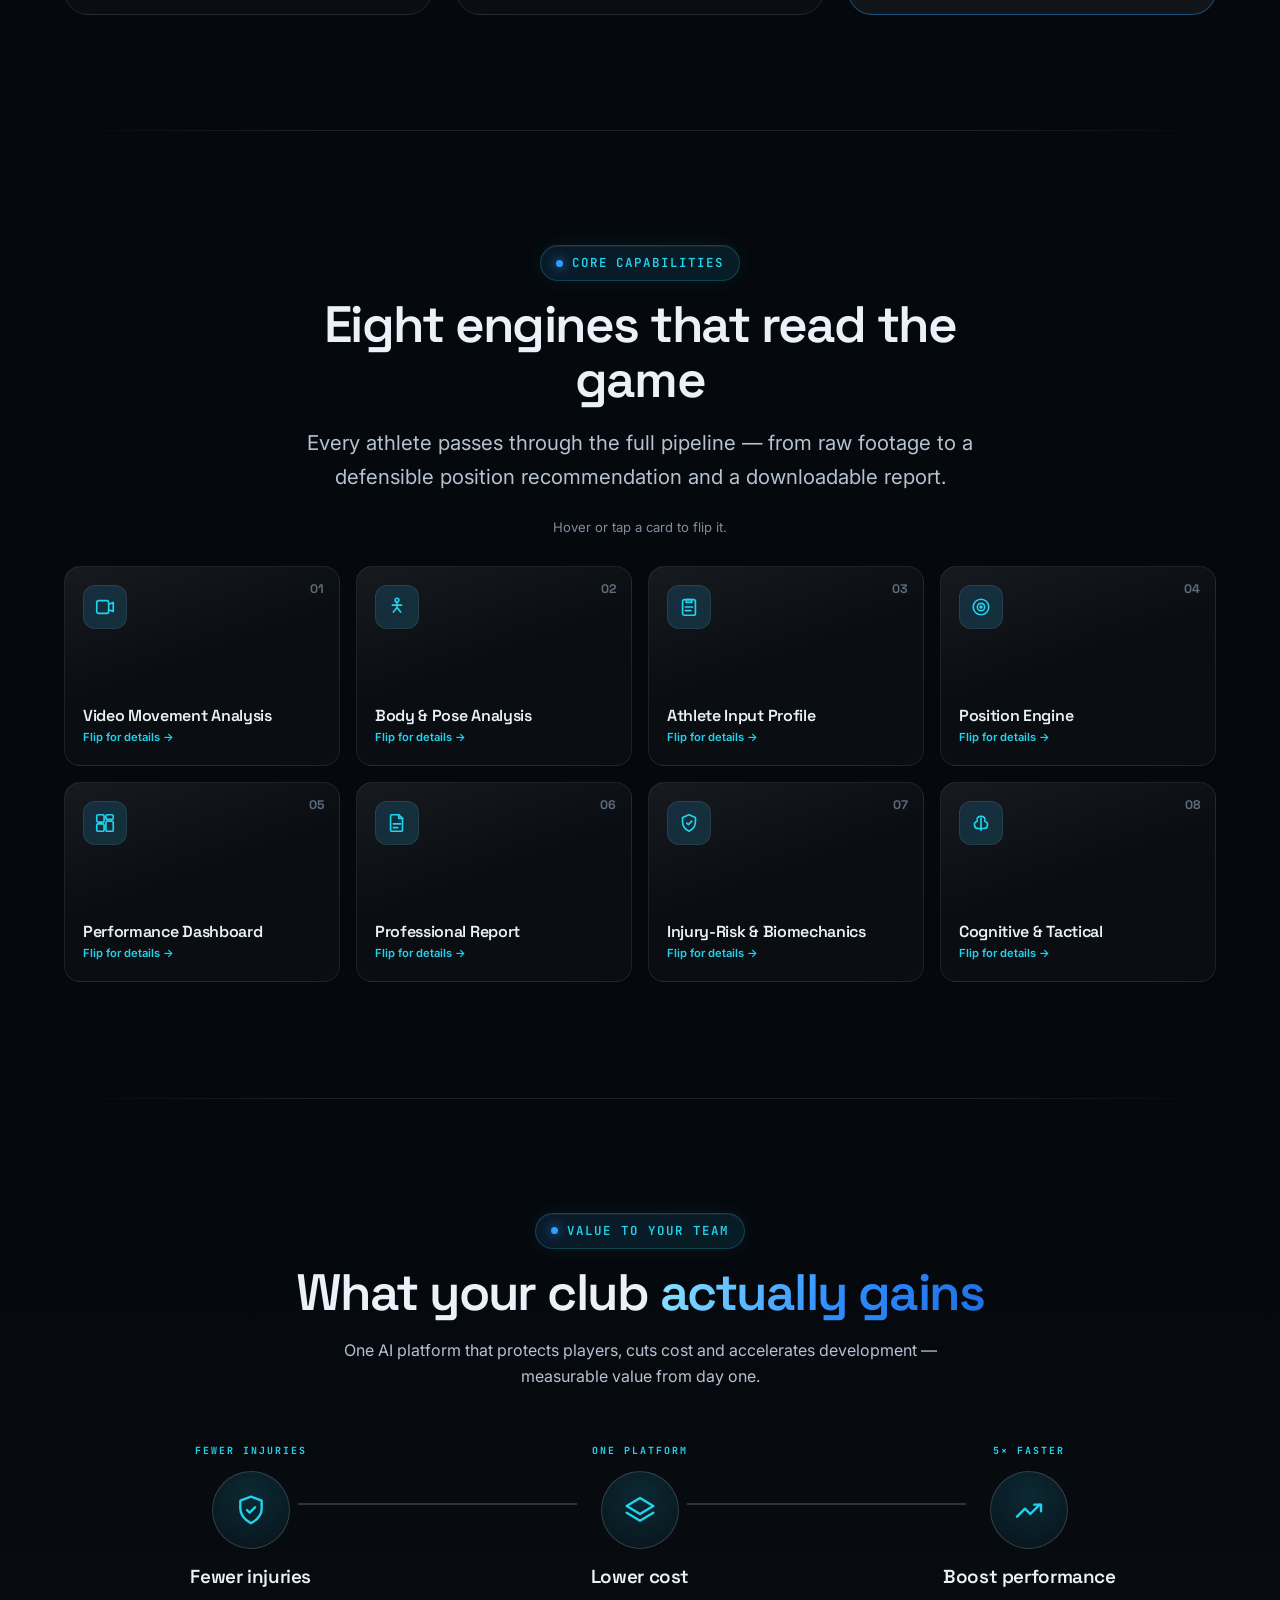
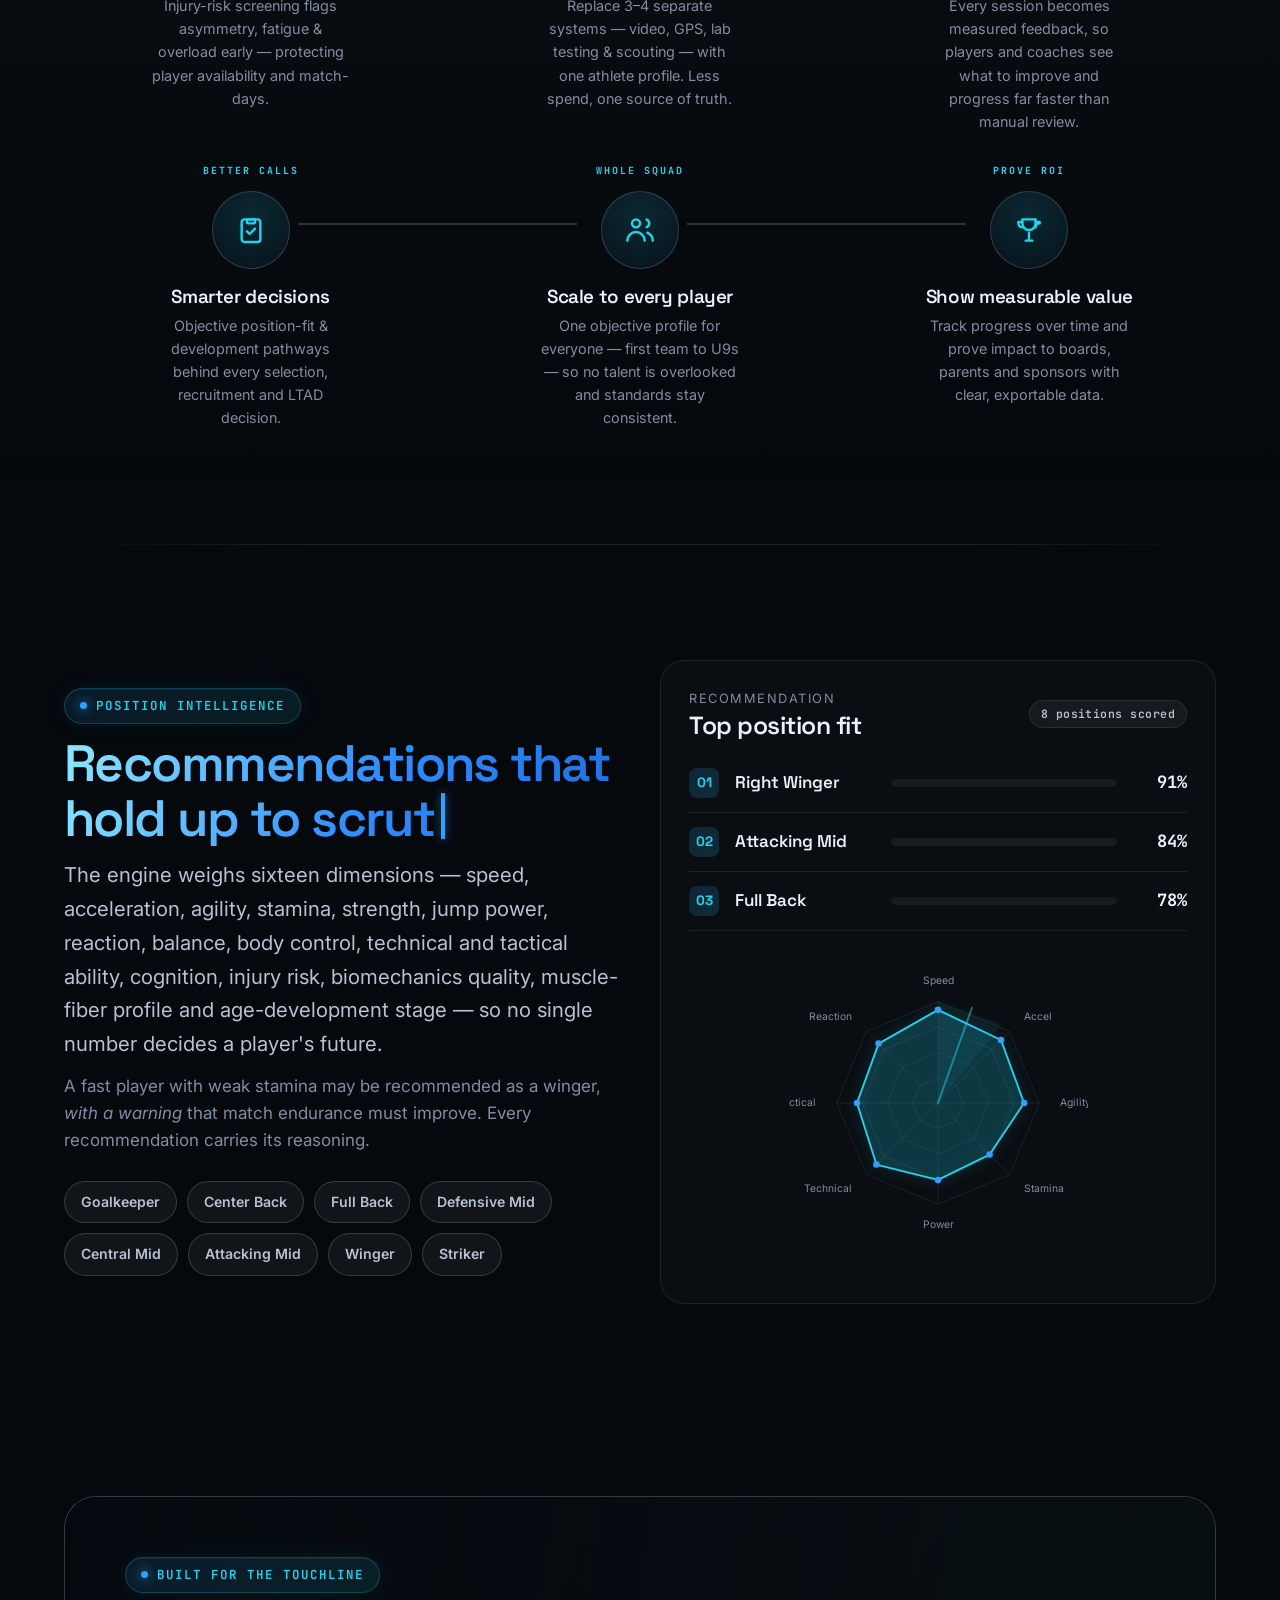
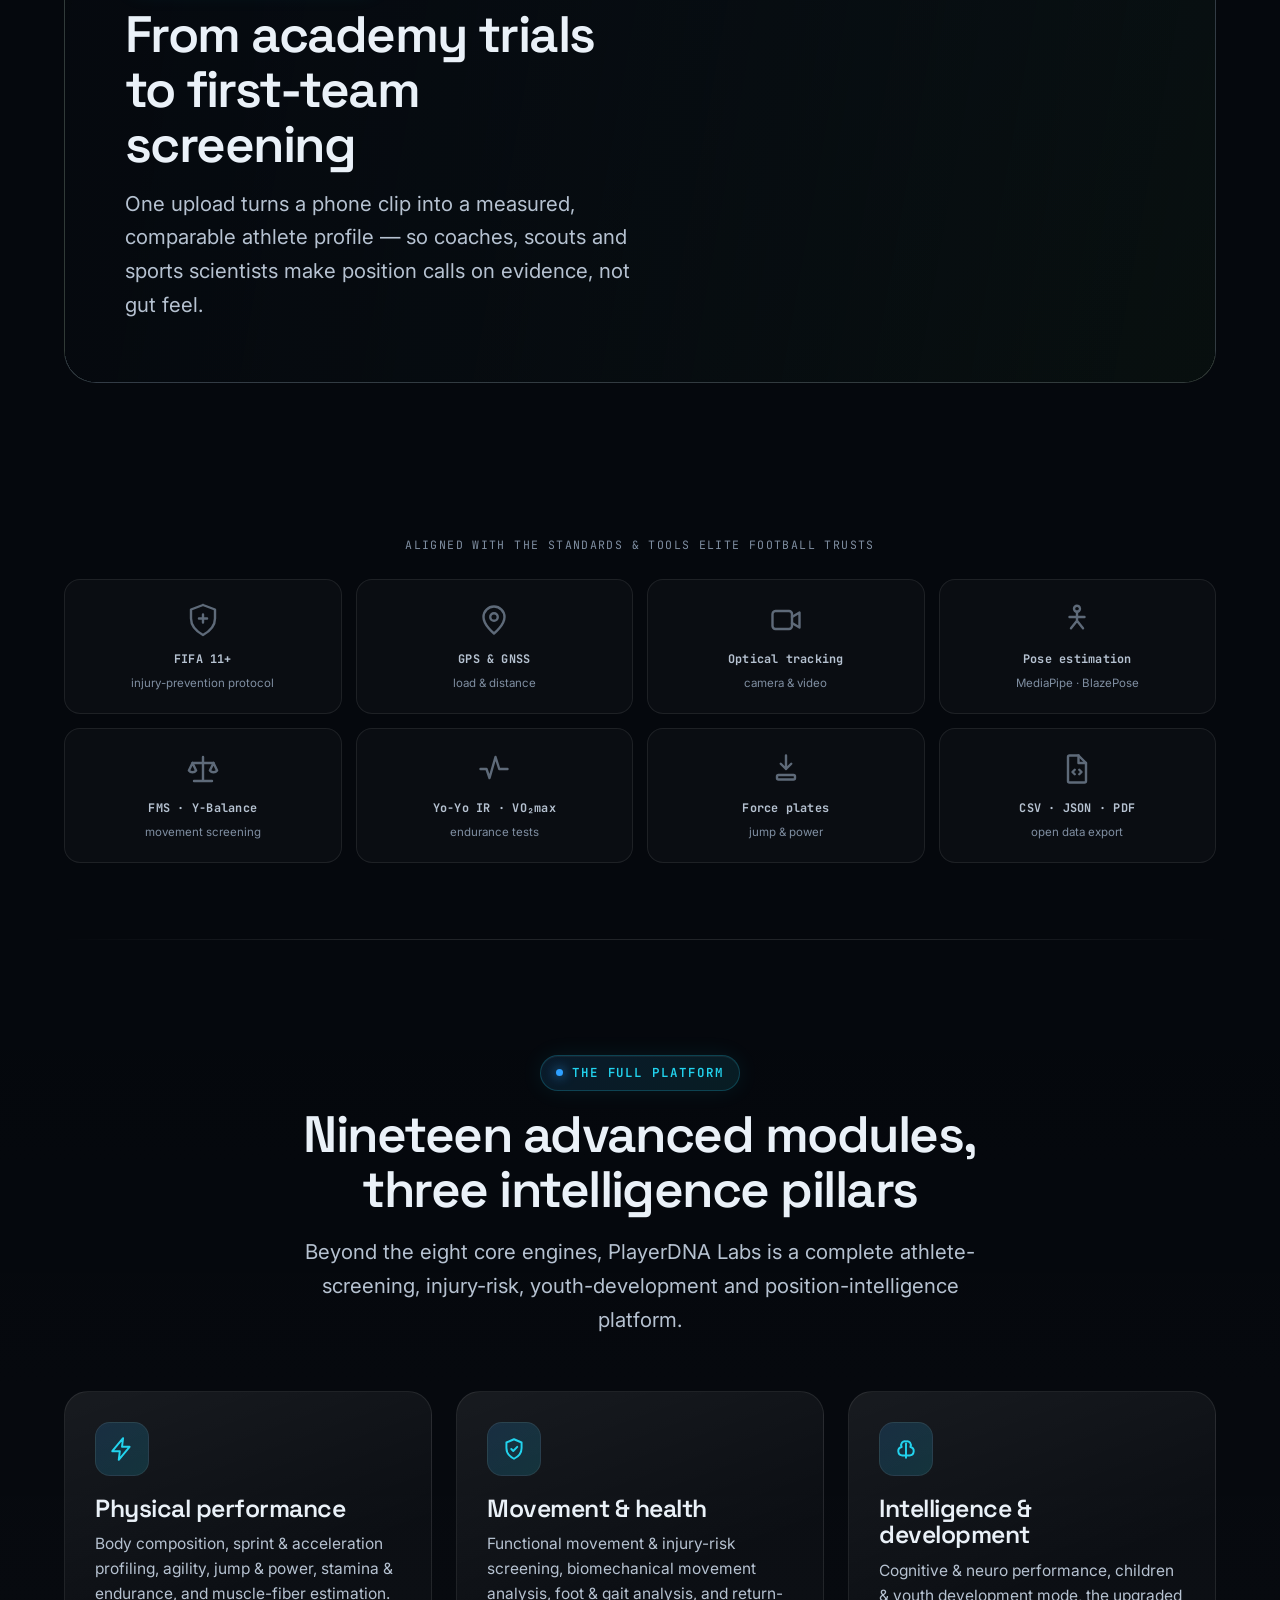
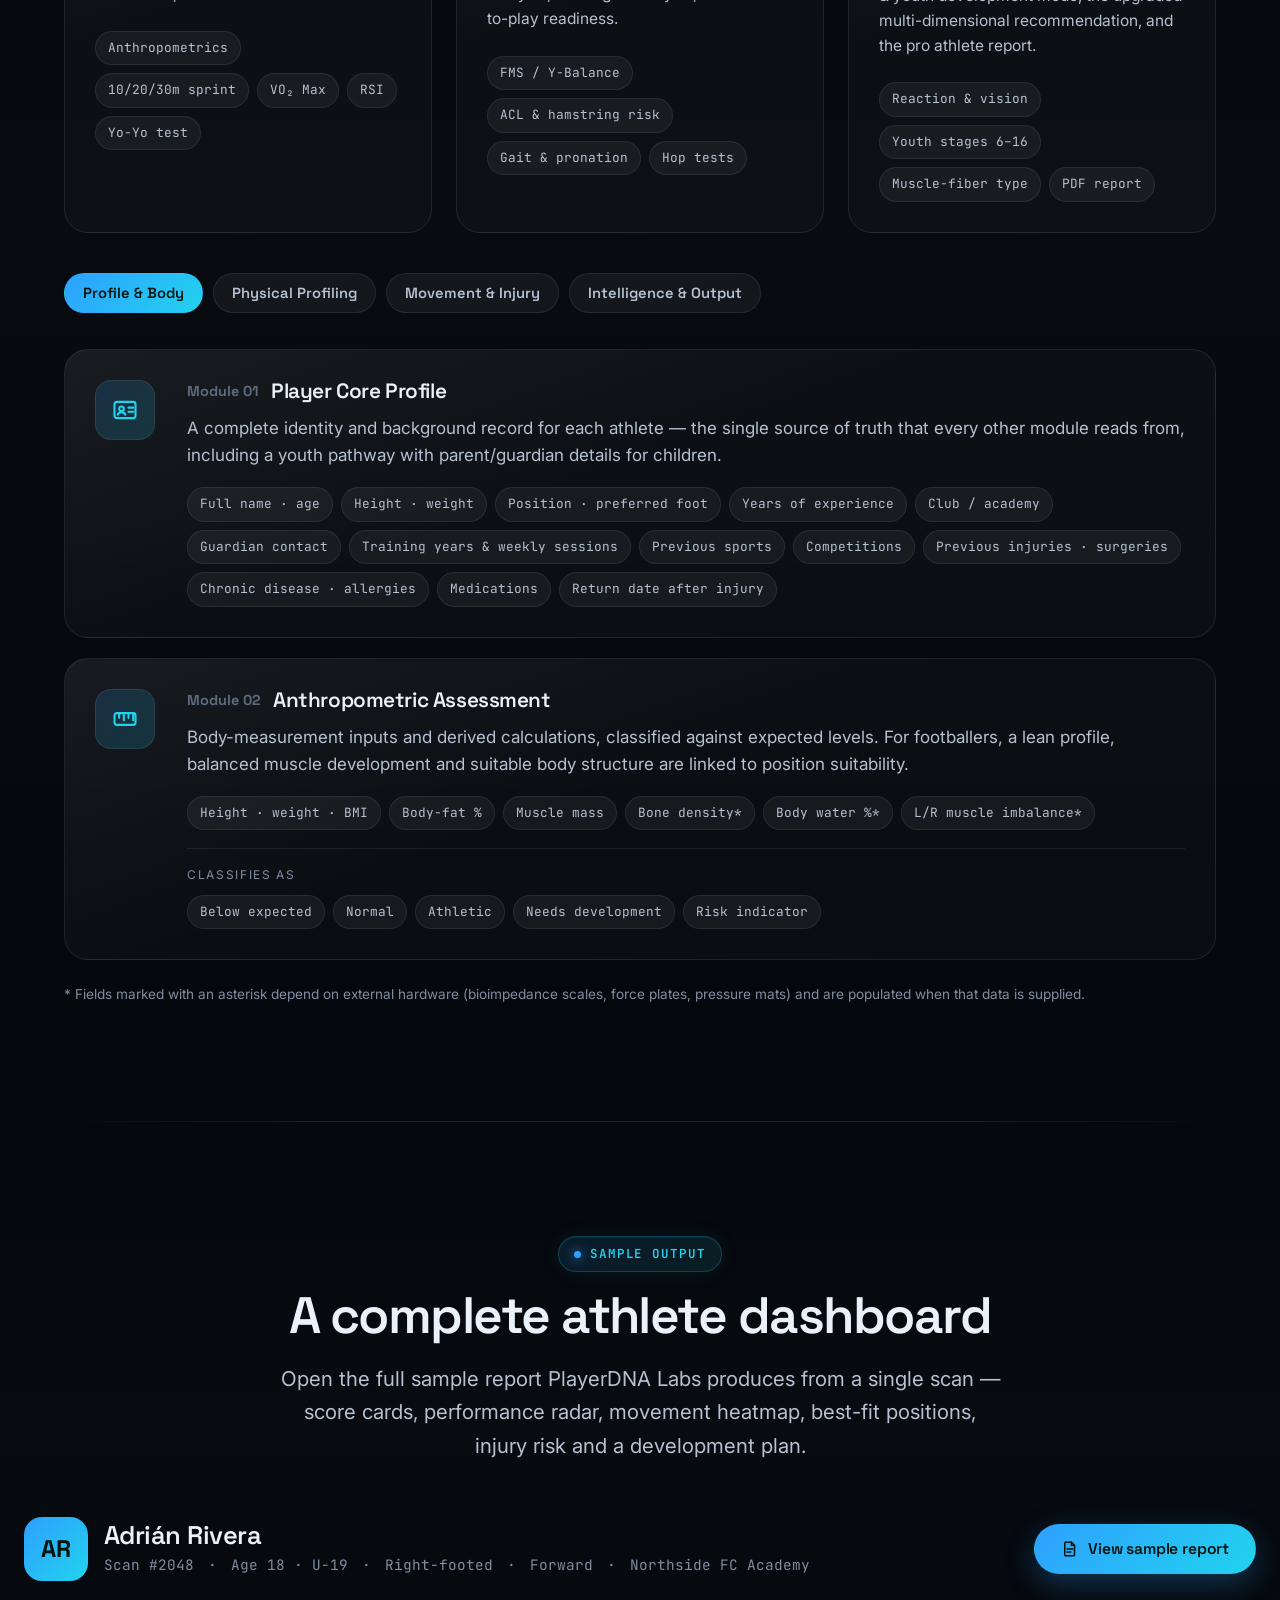
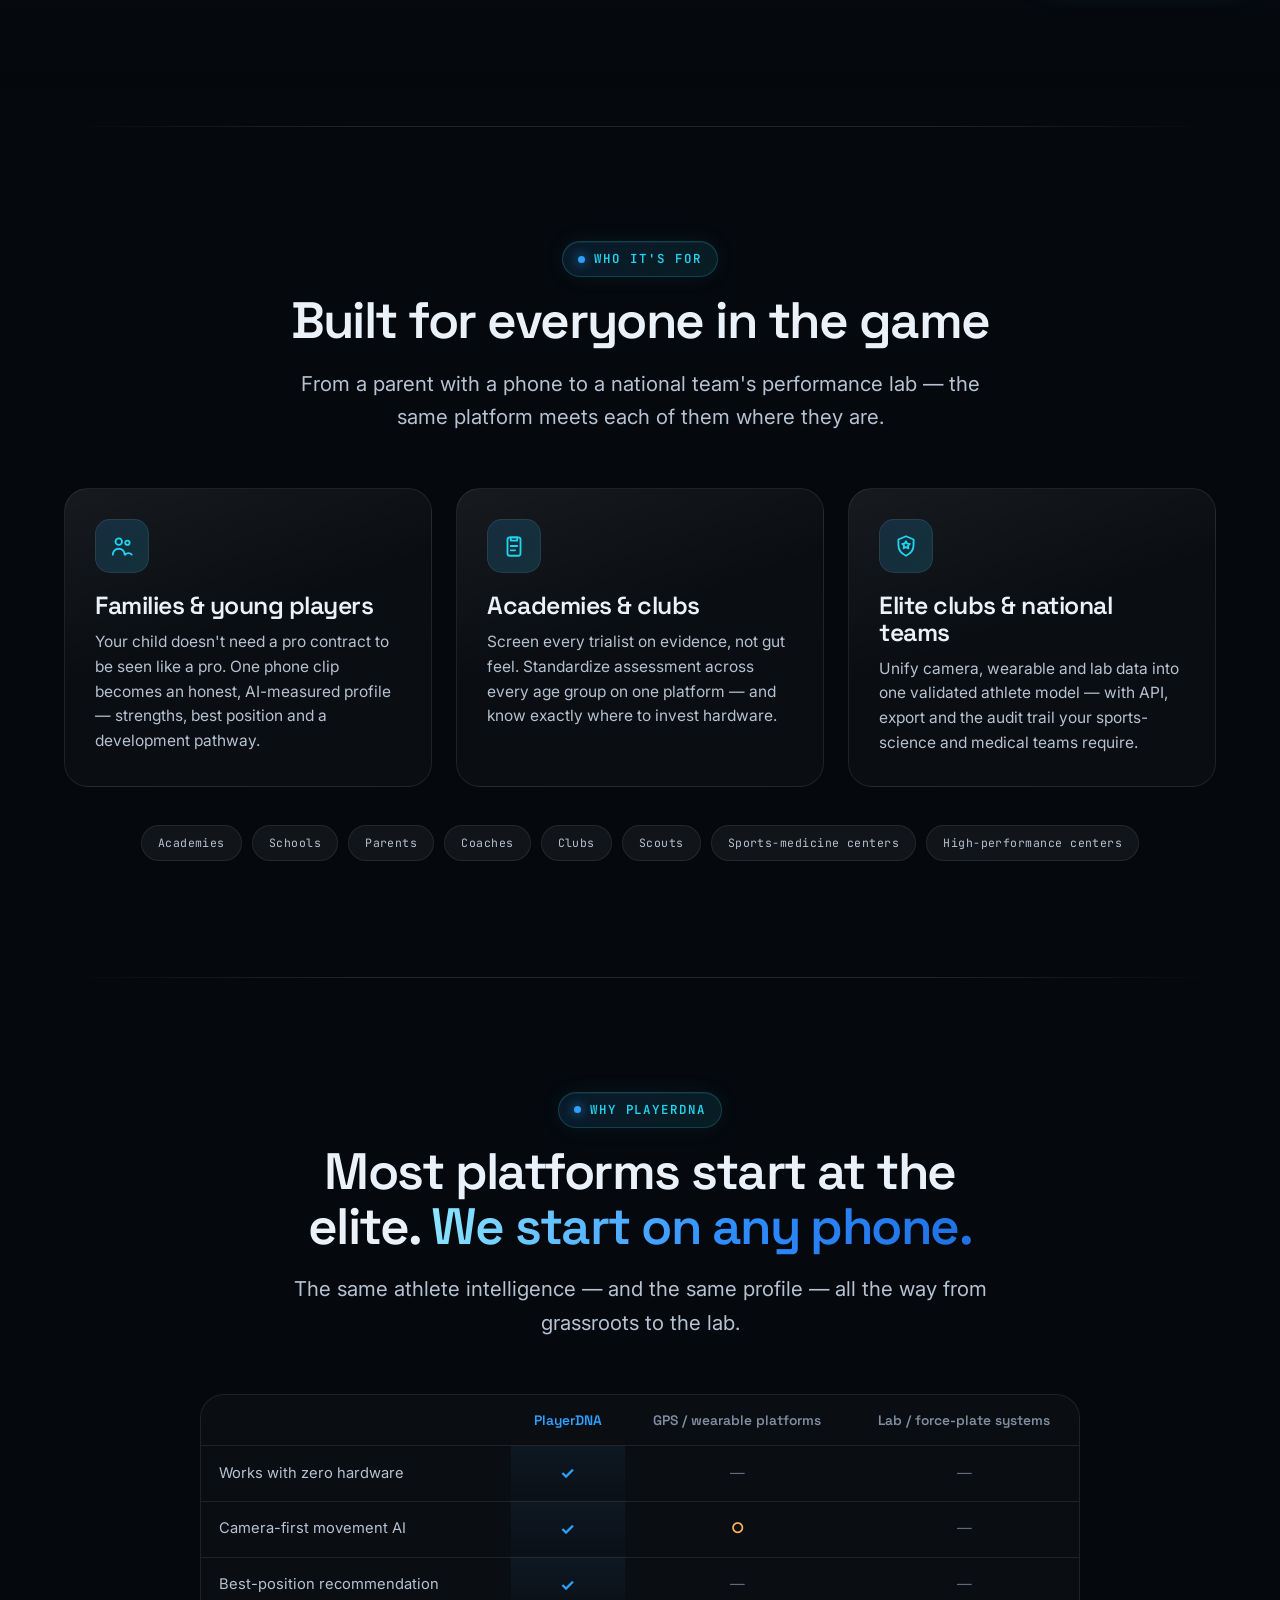
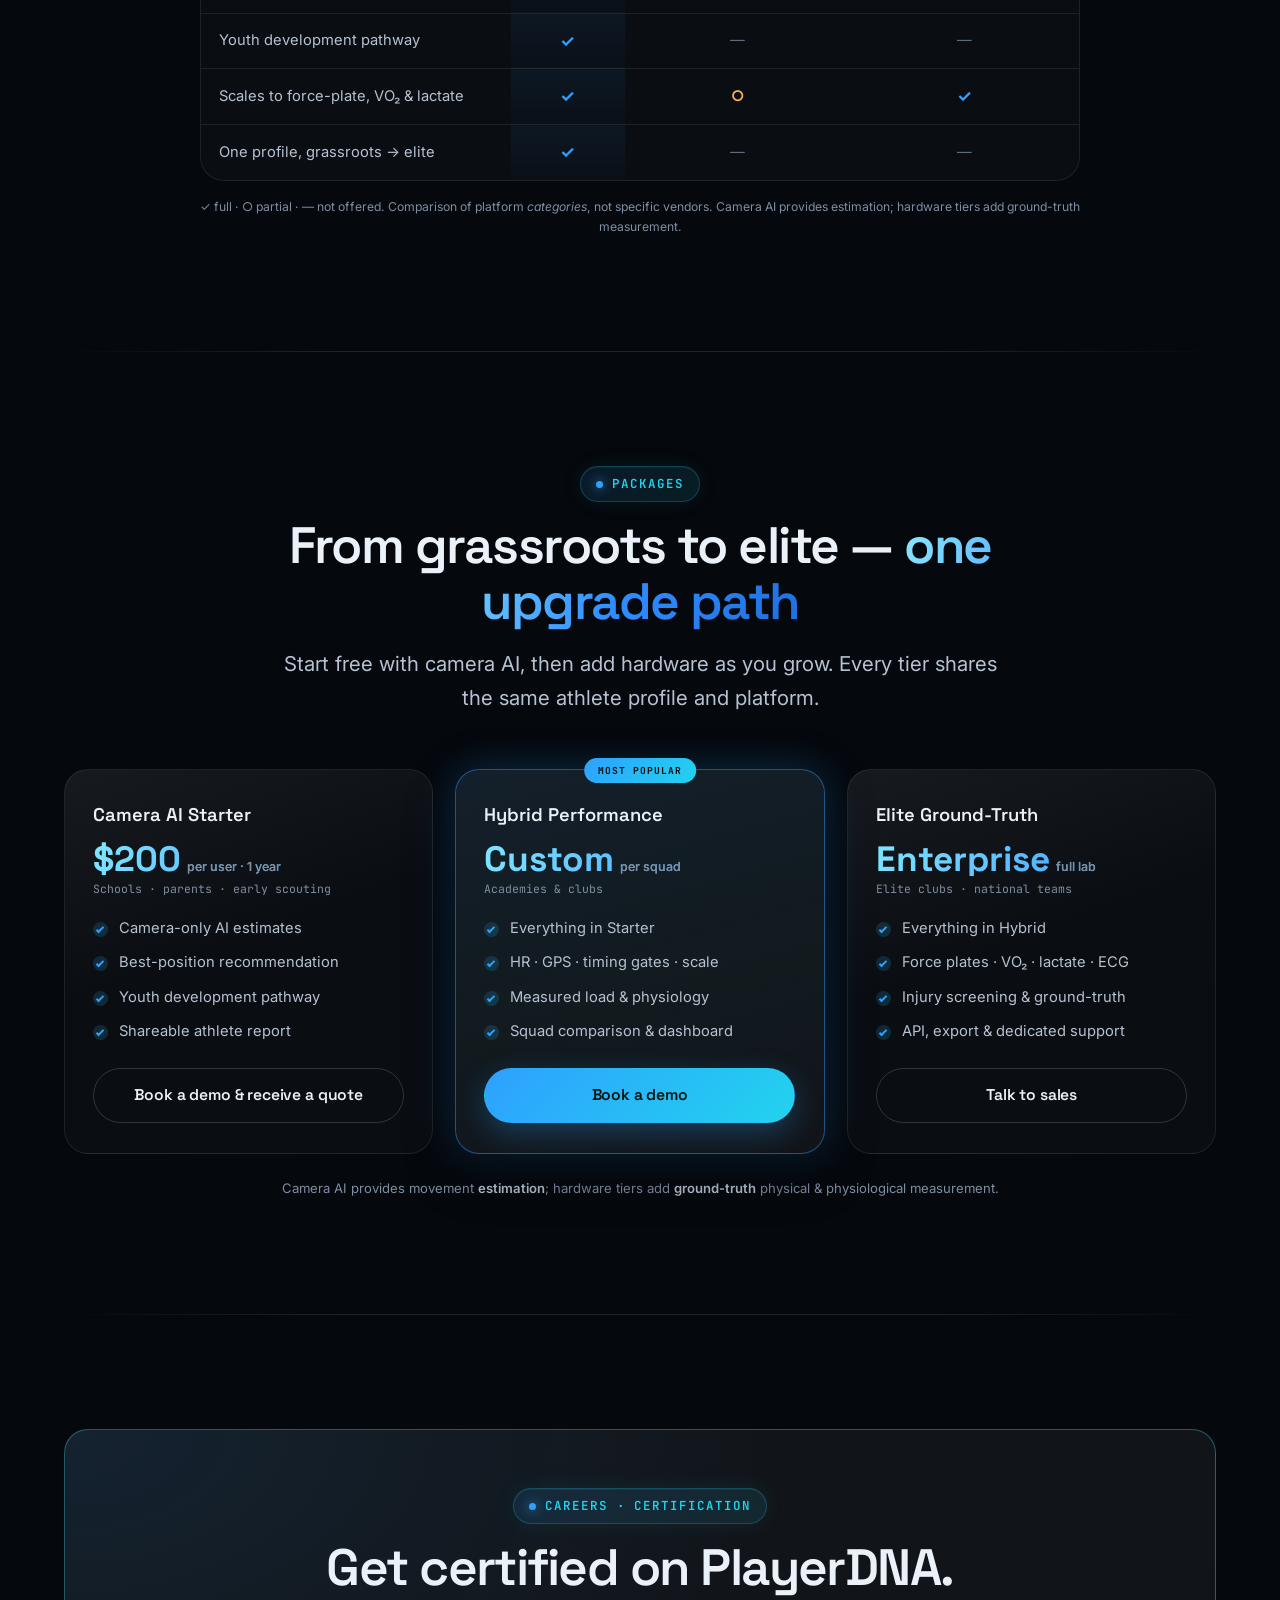
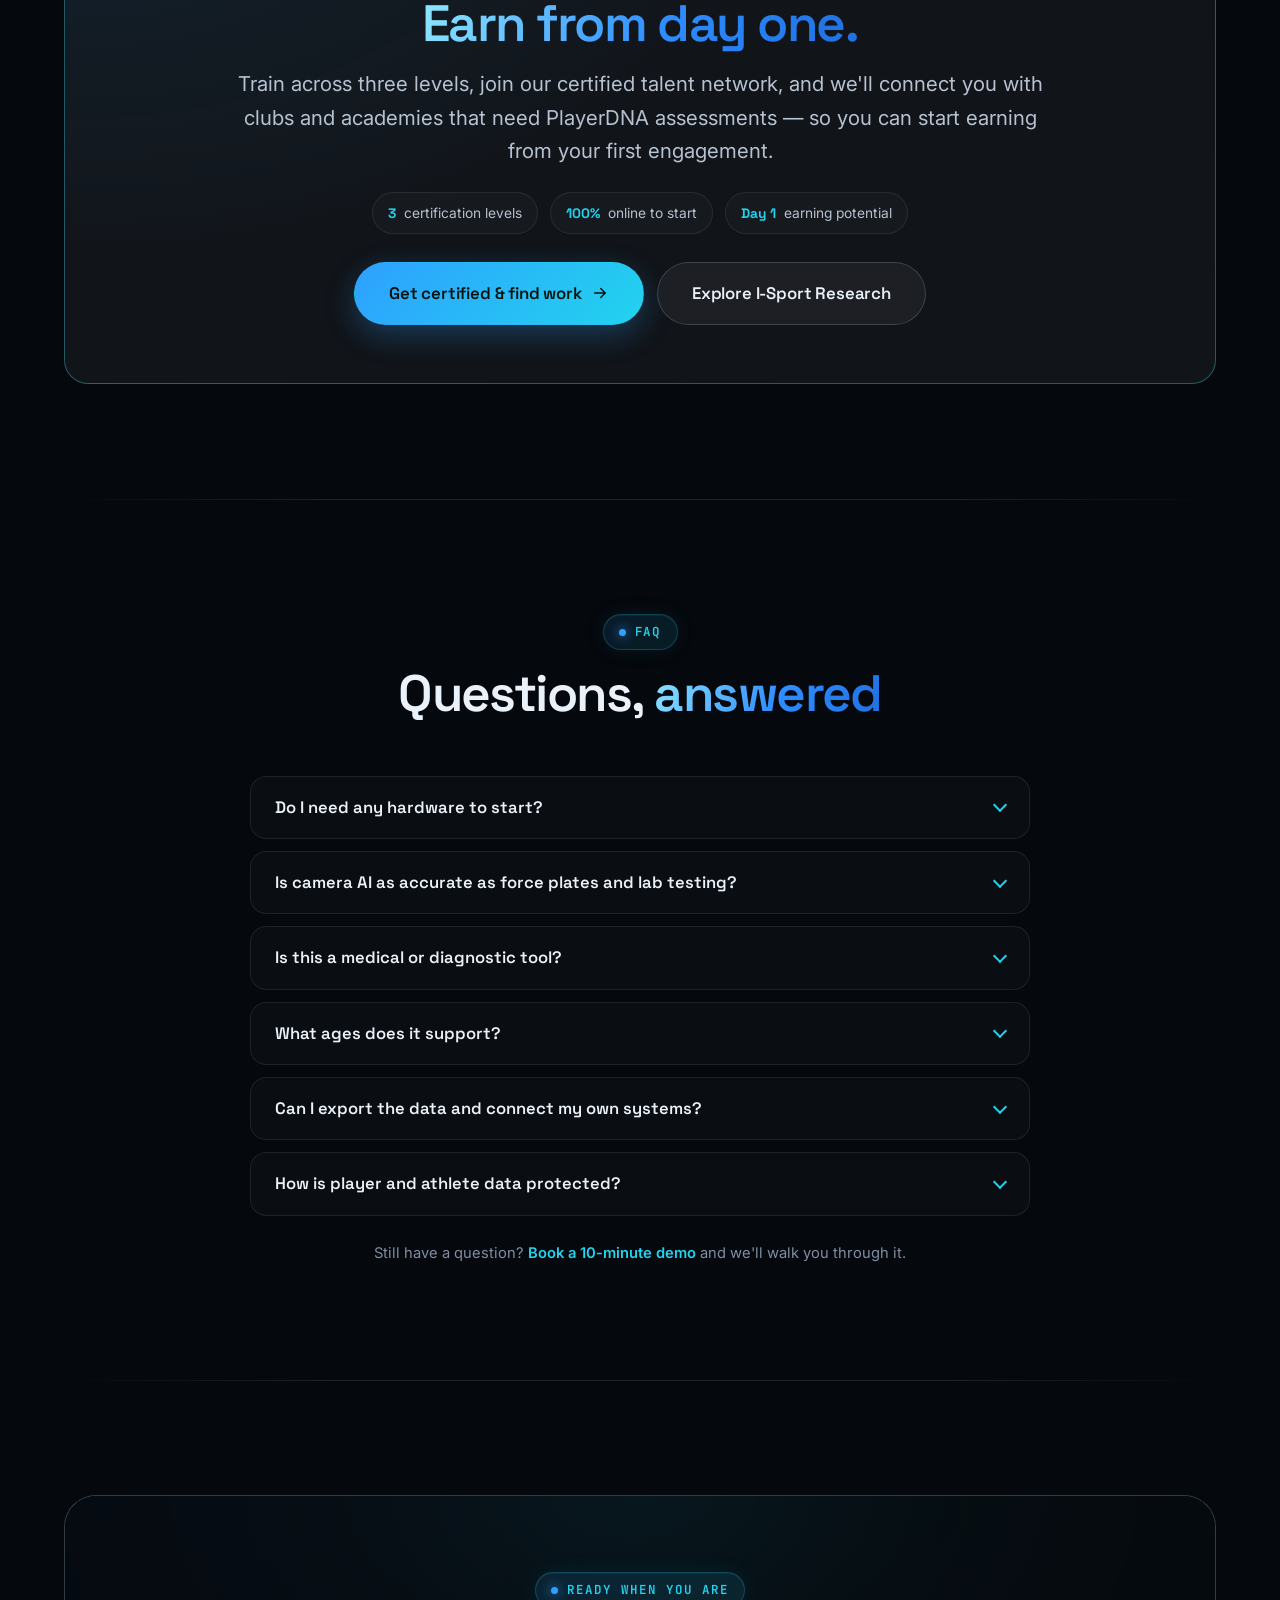
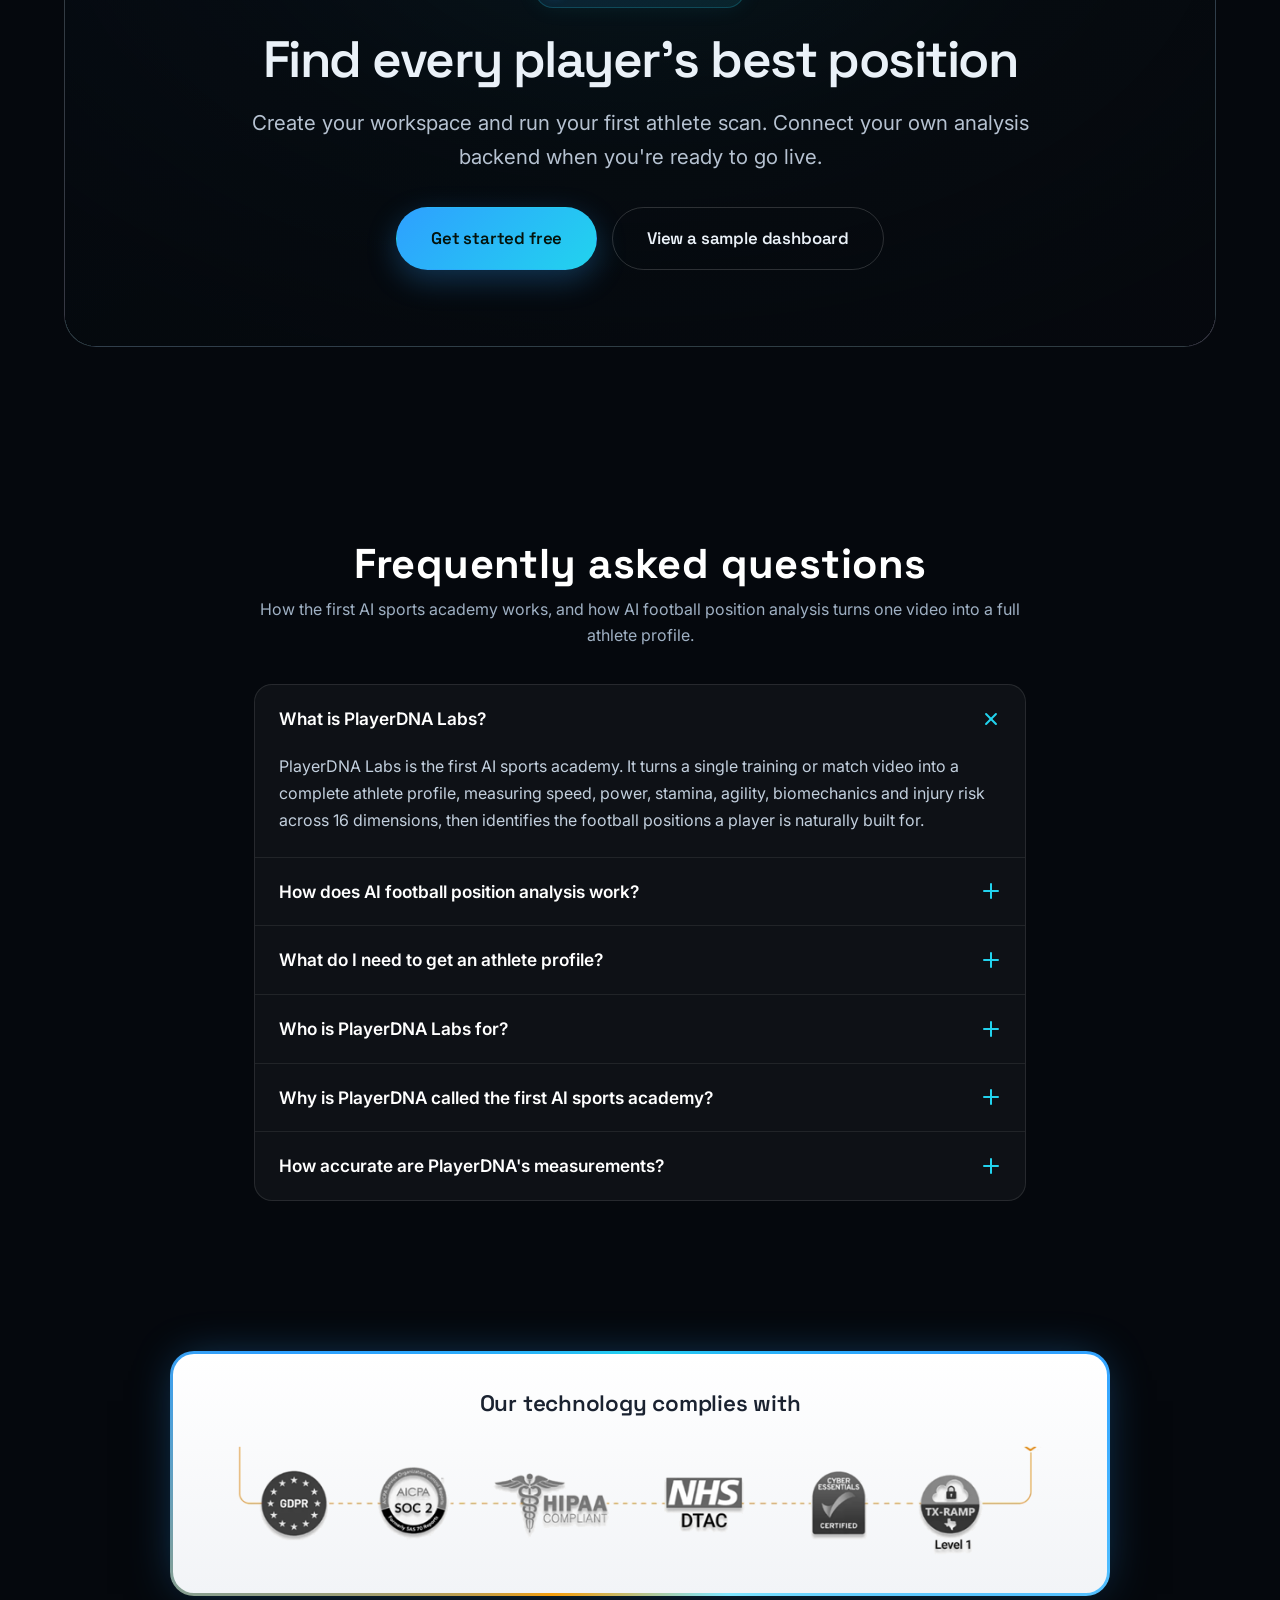
==== commit 24057bc0: "Merge Pricing + Franchise into one tab with interactive offer booklets - /pricing is now the combine" ====
--- a/index.html
+++ b/index.html
@@ -1714,7 +1714,7 @@
           <ul>
             <li><a href="/how-it-works">How it works</a></li>
             <li><a href="/football-position-finder">Position finder</a></li>
-            <li><a href="/pricing">Pricing</a></li>
+            <li><a href="/pricing">Pricing &amp; franchise</a></li>
             <li><a href="#capabilities">Core engines</a></li>
             <li><a href="#dashboard">Dashboard</a></li>
           </ul>
--- a/assets/css/styles.css
+++ b/assets/css/styles.css
@@ -2031,6 +2031,38 @@
 .security-badges { display: block; width: 100%; max-width: 820px; height: auto; }
 @keyframes secSpin { to { transform: translate(-50%, -50%) rotate(360deg); } }
 @media (prefers-reduced-motion: reduce) { .security-frame::before { animation: none; } }
+
+/* ===================== Offers — interactive booklets ===================== */
+.offer-grid { display: grid; gap: 22px; grid-template-columns: 1fr; max-width: 980px; margin-inline: auto; }
+@media (min-width: 720px) { .offer-grid { grid-template-columns: 1fr 1fr; } }
+.offer-card { display: flex; flex-direction: column; border-radius: var(--radius-lg, 22px); border: 1px solid var(--line); background: var(--surface); overflow: hidden; cursor: pointer; transition: border-color 0.3s, transform 0.3s, box-shadow 0.3s; }
+.offer-card:hover, .offer-card:focus-visible { border-color: color-mix(in srgb, var(--cyan) 45%, var(--line)); transform: translateY(-4px); box-shadow: 0 24px 50px -28px rgba(0, 0, 0, 0.8); outline: none; }
+.offer-cover { position: relative; aspect-ratio: 16 / 10; overflow: hidden; background: #060a12; border-bottom: 1px solid var(--line); }
+.offer-cover img { width: 100%; height: 100%; object-fit: cover; object-position: top center; display: block; }
+.offer-cover::after { content: ""; position: absolute; inset: 0; background: linear-gradient(180deg, transparent 52%, rgba(5, 8, 13, 0.55)); pointer-events: none; }
+.offer-tag { position: absolute; top: 12px; left: 12px; z-index: 2; font-family: var(--font-mono); font-size: 0.6rem; letter-spacing: 0.1em; text-transform: uppercase; color: var(--cyan); background: rgba(5, 8, 13, 0.7); border: 1px solid color-mix(in srgb, var(--cyan) 35%, var(--line)); padding: 5px 10px; border-radius: 999px; }
+.offer-meta { padding: 20px 22px 22px; display: flex; flex-direction: column; gap: 7px; flex: 1; }
+.offer-meta h3 { font-size: 1.16rem; }
+.offer-meta p { font-size: 0.92rem; color: var(--text-soft); line-height: 1.55; margin: 0; flex: 1; }
+.offer-open { margin-top: 8px; color: var(--cyan); font-weight: 600; font-size: 0.92rem; }
+/* flipbook modal */
+.offer-modal { padding: 12px; }
+.ofb { position: relative; z-index: 1; width: min(100%, 1000px); max-height: 94vh; display: flex; flex-direction: column; }
+.ofb-bar { display: flex; align-items: center; gap: 14px; padding: 6px 6px 12px; color: #fff; }
+.ofb-title { font-family: var(--font-display); font-weight: 600; font-size: 1rem; }
+.ofb-counter { font-family: var(--font-mono); font-size: 0.8rem; color: var(--muted); }
+.ofb-bar-actions { margin-left: auto; display: flex; align-items: center; gap: 10px; }
+.ofb-x { width: 38px; height: 38px; display: grid; place-items: center; border-radius: 10px; color: var(--muted); border: 1px solid var(--line-strong); }
+.ofb-x:hover { color: #fff; background: var(--surface); }
+.ofb-stage { position: relative; flex: 1; min-height: 0; display: flex; align-items: center; justify-content: center; }
+.ofb-book { position: relative; display: grid; place-items: center; max-width: 100%; }
+.ofb-page { max-height: min(80vh, 1100px); max-width: 100%; width: auto; height: auto; border-radius: 8px; box-shadow: 0 30px 70px -24px rgba(0, 0, 0, 0.85); background: #060a12; display: block; backface-visibility: hidden; will-change: transform; }
+.ofb-nav { position: absolute; top: 50%; transform: translateY(-50%); z-index: 3; width: 46px; height: 46px; border-radius: 50%; display: grid; place-items: center; color: #fff; background: rgba(10, 16, 24, 0.72); border: 1px solid var(--line-strong); transition: background 0.2s, opacity 0.2s, color 0.2s; }
+.ofb-nav:hover { background: var(--cyan); color: #05080d; }
+.ofb-nav:disabled { opacity: 0.22; pointer-events: none; }
+.ofb-prev { left: -4px; } .ofb-next { right: -4px; }
+@media (min-width: 720px) { .ofb-prev { left: -54px; } .ofb-next { right: -54px; } }
+.ofb-nav svg { width: 22px; height: 22px; }
 
 /* ===================== Prerequisite: IAIDL Basic ===================== */
 .prereq-banner { display: flex; align-items: center; gap: 14px; margin-top: 28px; padding: 16px 20px; border-radius: var(--radius-lg, 22px); border: 1px solid color-mix(in srgb, var(--cyan) 32%, var(--line)); background: linear-gradient(120deg, color-mix(in srgb, var(--cyan) 9%, var(--surface)), var(--surface)); }
